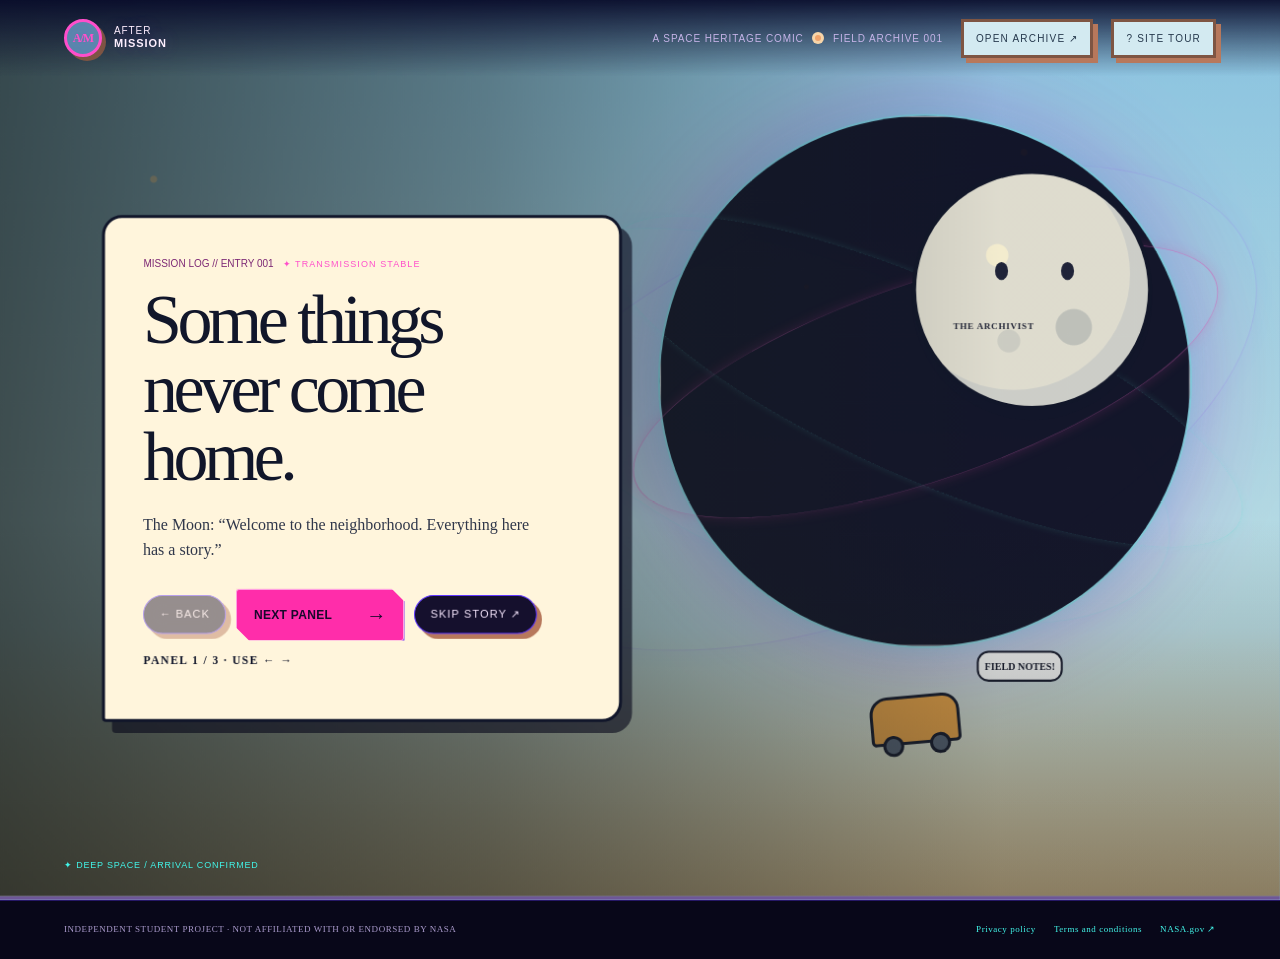
==== index.html @ 446c9dd2 "Order index by artifact date wording" ====
<!doctype html>
<html lang="en">
<head>
  <meta charset="utf-8">
  <meta name="viewport" content="width=device-width, initial-scale=1">
  <meta name="theme-color" content="#080d1a">
  <meta name="description" content="An interactive student-built comic and archive exploring documented human-made equipment left on the Moon and Mars.">
  <title>After Mission | The Living Cosmic Comic</title>
  <link rel="stylesheet" href="styles.css?v=20261022-audit-03">
  <script src="app.js?v=20261022-audit-03" defer></script>
</head>
<body>
  <a class="skip-link" href="#game">Skip to story</a>
  <header class="site-header">
    <a class="wordmark" href="./" aria-label="After Mission home"><span class="wordmark-mark" aria-hidden="true">A/M</span><span>AFTER<br><b>MISSION</b></span></a>
    <div class="header-actions"><div class="header-note">A SPACE HERITAGE COMIC <span class="status-dot"></span> FIELD ARCHIVE 001</div><button id="open-archive" class="tour-launch" type="button">OPEN ARCHIVE ↗</button><button id="open-tour" class="tour-launch" type="button" aria-haspopup="dialog">? SITE TOUR</button></div>
  </header>

  <main id="game">
    <section id="intro-scene" class="scene intro-scene" aria-labelledby="intro-title">
      <div class="starfield" aria-hidden="true"></div>
      <div class="intro-orbit orbit-one" aria-hidden="true"></div><div class="intro-orbit orbit-two" aria-hidden="true"></div>
      <div class="distant-planet" aria-hidden="true"><img class="earth-hero-image" src="https://images-assets.nasa.gov/image/PIA18033/PIA18033~large.jpg" alt="" /></div>
      <div class="intro-copy comic-intro">
        <p class="eyebrow">MISSION LOG // ENTRY 001</p>
        <div id="comic-panel" aria-live="polite" aria-atomic="true"><h1 id="intro-title">Some things<br>never come home.</h1><p id="comic-dialogue" class="intro-subtitle">The Moon: “Welcome to the neighborhood. Everything here has a story.”</p></div><div class="intro-actions"><button id="comic-prev" class="text-button" type="button" aria-label="Previous comic panel">← BACK</button><button id="comic-next" class="action-button" type="button">NEXT PANEL <span aria-hidden="true">→</span></button><button id="begin-mission" class="action-button hidden" type="button">Enter the museum <span aria-hidden="true">→</span></button><button id="skip-arrival" class="text-button" type="button">SKIP STORY ↗</button></div><p class="comic-count" id="comic-count">PANEL 1 / 3 · USE ← →</p>
      </div>
      <div class="comic-moon" aria-hidden="true"><span>THE ARCHIVIST</span></div><div class="comic-rover" aria-hidden="true"><i></i><i></i><b>FIELD NOTES!</b></div>
      <div class="scene-coordinate">DEEP SPACE / ARRIVAL CONFIRMED</div>
    </section>

    <section id="guide-scene" class="scene guide-scene hidden" aria-labelledby="guide-heading">
      <div class="starfield" aria-hidden="true"></div>
      <div class="guide-stage">
        <div class="scientist-portrait"><div class="portrait-frame"><img class="guide-portrait-image" src="https://i.pinimg.com/236x/c7/20/f9/c720f9f32ab20c87b6bb7a63071c1f69.jpg" alt="Portrait of Dr. Isa" loading="eager" referrerpolicy="no-referrer"></div><span class="portrait-caption">DR. ISA · FIELD SCIENTIST</span><span class="pixel-spark spark-one" aria-hidden="true">✦</span><span class="pixel-spark spark-two" aria-hidden="true">✧</span></div>
        <div class="dialogue-panel">
          <p class="eyebrow">MUSEUM GUIDE // DR. ISA</p>
          <h2 id="guide-heading">Welcome, traveller.</h2>
          <p id="dialogue-text" aria-live="polite">Hello, traveller. Welcome to the After Mission, a museum of human-made equipment left beyond Earth. Every object here has a story. Some completed their mission. Some stopped working. Each left a mark on the history of exploration.</p>
          <button id="choose-destination" class="action-button" type="button">Choose your destination <span aria-hidden="true">→</span></button>
        </div>
      </div>
      <p class="scene-coordinate">ARCHIVE ACCESS GRANTED / SELECT A WORLD</p>
    </section>

    <section id="destination-scene" class="scene destination-scene hidden" aria-labelledby="destination-heading">
      <div class="starfield" aria-hidden="true"></div>
      <div class="destination-heading">
        <p class="eyebrow">TWO WORLDS. MANY STORIES.</p>
        <h2 id="destination-heading">Where shall we begin?</h2>
        <p>Choose a destination to explore documented traces of human exploration.</p>
      </div>
      <div class="destination-doors">
        <button class="destination-card moon-card" data-world="moon" type="button">
          <span class="door-symbol moon-symbol" aria-hidden="true"></span>
          <span class="destination-name">THE MOON</span><span class="destination-detail">Quiet ground. Human footprints.</span><span class="door-enter">OPEN ARCHIVE ↗</span>
        </button>
        <button class="destination-card mars-card" data-world="mars" type="button">
          <span class="door-symbol mars-symbol" aria-hidden="true"></span>
          <span class="destination-name">MARS</span><span class="destination-detail">Robotic explorers. Red horizons.</span><span class="door-enter">OPEN ARCHIVE ↗</span>
        </button>
      </div>
      <p class="scene-coordinate">SELECT A DOOR TO ENTER THE LANDSCAPE</p>
    </section>

    <section id="planet-scene" class="scene planet-scene hidden" aria-labelledby="planet-title">
      <div class="space-sky"><div class="planet-disc" aria-hidden="true"></div><div class="sky-star star-a"></div><div class="sky-star star-b"></div><div class="sky-star star-c"></div><div class="sky-star star-d"></div></div>
      <div class="planet-topbar">
        <div class="planet-nav-actions"><button id="back-to-doors" class="text-button" type="button">← DESTINATIONS</button><button id="planet-top-archive" class="text-button" type="button">OPEN ARCHIVE ↗</button></div>
        <div><p class="eyebrow">FIELD ARCHIVE</p><h2 id="planet-title">MARS</h2></div>
        <p id="world-progress" class="world-progress">SECTOR 01 / 03</p>
      </div>
      <div id="landscape" class="landscape mars-terrain">
        <div class="terrain-ridge ridge-back" aria-hidden="true"></div><div class="terrain-ridge ridge-front" aria-hidden="true"></div>
        <div id="artifact-track" class="artifact-track" aria-label="Clickable artifacts"></div>
      </div>
      <button id="move-left" class="move-arrow move-left" type="button" aria-label="Explore previous section">←</button>
      <button id="move-right" class="move-arrow move-right" type="button" aria-label="Explore next section">→</button>
      <div class="landscape-footer"><a id="landscape-source" class="landscape-credit" href="https://science.nasa.gov/photojournal/perseverance-navcams-360-degree-panorama/" target="_blank" rel="noopener noreferrer">LANDSCAPE IMAGE: NASA / JPL-CALTECH ↗</a><button id="planet-open-archive" class="text-button" type="button">OPEN ARCHIVE ↗</button><span id="landscape-hint">SELECT AN OBJECT TO INVESTIGATE</span><span class="schematic-note">OBJECT MARKERS ARE SCHEMATIC · NOT TO SCALE</span><span class="landscape-controls-note">USE ARROWS OR KEYBOARD ← →</span><button id="back-from-exhibits" class="text-button back-exhibits" type="button">← BACK TO DESTINATIONS</button></div>
      <div id="object-panel" class="object-panel hidden" role="dialog" aria-modal="true" aria-labelledby="object-name">
        <button id="close-object" class="panel-close" type="button" aria-label="Close artifact details">×</button>
        <p class="eyebrow" id="object-kicker">ARTIFACT RECORD</p>
        <h3 id="object-name">Artifact name</h3>
        <p id="object-mission" class="object-mission"></p>
        <div class="object-tabs" role="tablist" aria-label="Artifact information">
          <button class="object-tab active" data-tab="history" role="tab" aria-selected="true" type="button">History</button>
          <button class="object-tab" data-tab="timeline" role="tab" aria-selected="false" type="button">Timeline</button>
          <button class="object-tab" data-tab="purpose" role="tab" aria-selected="false" type="button">Purpose</button>
          <button class="object-tab" data-tab="status" role="tab" aria-selected="false" type="button">Final status</button>
        </div>
        <div id="object-content" class="object-content" role="tabpanel" tabindex="0"></div>
        <div class="source-area"><h4>PRIMARY SOURCES</h4><ul id="object-sources"></ul></div>
        <p class="record-note">This is an evolving student research archive. Entries are added only when their claims and sources have been checked.</p>
      </div>
      <div id="guide-tip" class="guide-tip"><span class="guide-mini" aria-hidden="true">N</span><p><b>Dr. Isa</b><br><span id="guide-tip-text">Click an artifact to open its research record.</span></p></div>
    </section>

    <section id="archive-scene" class="scene archive-scene hidden" aria-labelledby="archive-heading"><div class="starfield" aria-hidden="true"></div><div class="archive-wrap"><div class="archive-topline"><button id="archive-back" class="text-button" type="button">← RETURN TO LAST SCENE</button><span id="archive-count" class="archive-count" aria-live="polite"></span></div><p class="eyebrow">THE AFTERMISSION COLLECTION / OPEN INDEX</p><h2 id="archive-heading">The things that stayed.</h2><p class="archive-intro">Browse documented mission hardware, instruments and traces across two worlds. Records distinguish planned discard from mission failure or uncertain status.</p><div class="archive-extras"><button id="open-game" class="action-button" type="button">PLAY ARTIFACT DETECTIVE →</button><button id="open-match-game" class="action-button" type="button">MISSION MATCH →</button><button id="open-timeline" class="text-button" type="button">YEAR INDEX ↗</button><button id="open-compare" class="text-button" type="button">COMPARE TWO OBJECTS ↗</button></div><label class="archive-search-label" for="archive-search">SEARCH THE COLLECTION</label><input id="archive-search" type="search" placeholder="Try Apollo, rover, lander…" autocomplete="off"><div class="archive-filter-row" role="group" aria-label="Filter archive by world"><button class="archive-filter active" type="button" data-filter="all" aria-pressed="true">ALL WORLDS</button><button class="archive-filter" type="button" data-filter="moon" aria-pressed="false">MOON</button><button class="archive-filter" type="button" data-filter="mars" aria-pressed="false">MARS</button><button class="archive-filter" type="button" data-filter="discovered" aria-pressed="false">MY DISCOVERIES</button></div><div class="archive-refine" aria-label="Refine collection"><label>MISSION / PROGRAMME<select id="archive-mission-filter"><option value="all">All missions</option></select></label><label>EQUIPMENT TYPE<select id="archive-kind-filter"><option value="all">All types</option><option value="rover">Rovers / aircraft</option><option value="lander">Landers / landing hardware</option><option value="instrument">Instruments / surface equipment</option></select></label><label>ERA<select id="archive-era-filter"><option value="all">All eras</option><option value="1960">1960–1979</option><option value="1980">1980–1999</option><option value="2000">2000–2019</option><option value="2020">2020–present</option></select></label><label>OUTCOME<select id="archive-status-filter"><option value="all">All outcomes</option><option value="planned">Planned discard / passive</option><option value="retired">Mission ended / retired</option><option value="uncertain">Uncertain / incomplete evidence</option><option value="impact">Impact / failed arrival</option></select></label></div><div class="archive-grid-wrap"><div id="archive-grid" class="archive-grid" aria-live="polite"></div></div><p id="archive-empty" class="archive-empty hidden">No records match that search. Try another name or clear the filters.</p><div class="archive-bottom-actions"><button id="archive-to-worlds" class="action-button" type="button">Return to the worlds →</button><button id="open-reflection" class="text-button" type="button">READ THE CLOSING NOTE ↗</button></div></div></section>
    <section id="reflection-scene" class="scene reflection-scene hidden" aria-labelledby="reflection-heading"><div class="starfield" aria-hidden="true"></div><div class="reflection-orbit" aria-hidden="true"></div><div class="reflection-copy"><p class="eyebrow">FIELD NOTES / LAST ENTRY</p><h2 id="reflection-heading">A mission ends.<br><em>A trace remains.</em></h2><p>On the Moon and Mars, hardware becomes part of the landscape: a scientific instrument, a landing stage, a rover that can no longer answer. These objects are not all the same kind of “abandoned.” Some were left by design; some outlived their working lives; some ended in failure, and some locations remain uncertain.</p><p>Look closely and the archive becomes more than a list of machines. It is a record of engineering choices, scientific questions, risk, and the work it takes to reach another world.</p><p class="reflection-signoff">AFTERMISSION · AN INDEPENDENT STUDENT PROJECT BY TEAM PLATH</p><div class="reflection-actions"><button id="reflection-explore" class="action-button" type="button">Return to exploration →</button><button id="reflection-archive" class="text-button" type="button">REOPEN THE ARCHIVE ↗</button></div></div></section>
  </main>

  <section id="site-tour" class="tour-overlay hidden" role="dialog" aria-modal="true" aria-labelledby="tour-title" aria-describedby="tour-description">
    <div class="tour-window">
      <div class="tour-window-bar"><span>FIELD GUIDE.EXE</span><button id="close-tour" type="button" aria-label="Close site tour">×</button></div>
      <div class="tour-content"><p class="eyebrow" id="tour-step-label">WELCOME / 01</p><h2 id="tour-title">Your mission starts here.</h2><p id="tour-description">A tiny guide to finding your way around this space-heritage archive.</p><div class="tour-progress" aria-label="Tour progress"><span class="tour-progress-fill" id="tour-progress-fill"></span></div><div class="tour-controls"><button id="tour-skip" class="text-button" type="button">SKIP TOUR</button><div><button id="tour-back" class="text-button" type="button">← BACK</button> <button id="tour-next" class="action-button" type="button">NEXT →</button></div></div></div>
    </div>
  </section>
  <section id="learning-lab" class="learning-lab hidden" role="dialog" aria-modal="true" aria-labelledby="lab-title"><div class="lab-card"><button id="close-lab" class="panel-close" type="button" aria-label="Close learning tool">×</button><p class="eyebrow" id="lab-kicker">OPTIONAL FIELD ACTIVITY</p><h2 id="lab-title">Artifact Detective</h2><div id="lab-content"></div></div></section>
  <footer class="site-footer">
    <span>INDEPENDENT STUDENT PROJECT · NOT AFFILIATED WITH OR ENDORSED BY NASA</span>
    <nav aria-label="Legal"><a href="privacy.html">Privacy policy</a><a href="terms.html">Terms and conditions</a><a href="https://www.nasa.gov/" target="_blank" rel="noopener noreferrer">NASA.gov ↗</a></nav>
  </footer>
  <noscript><p class="noscript">This interactive museum requires JavaScript to run. Enable JavaScript to explore the archive.</p></noscript>
</body>
</html>
---- styles.css ----
:root{color-scheme:dark;--ink:#080d1a;--ink-2:#10192a;--paper:#f3ead7;--muted:#a9b6c8;--line:#39465b;--rust:#c75e3b;--rust-light:#f1a16f;--cyan:#79d5d1;--moon:#c9ced8;--font:Arial,Helvetica,sans-serif}*{box-sizing:border-box}html{background:var(--ink);scroll-behavior:smooth}body{margin:0;background:var(--ink);color:var(--paper);font-family:var(--font);font-size:16px;line-height:1.5}button,a{font:inherit}button{color:inherit}.skip-link{position:absolute;left:-999px;top:0;background:var(--paper);color:var(--ink);padding:.75rem;z-index:50}.skip-link:focus{left:1rem;top:1rem}.site-header{height:76px;padding:0 clamp(18px,5vw,72px);display:flex;align-items:center;justify-content:space-between;border-bottom:1px solid #253044;background:#080d1a;position:relative;z-index:5}.wordmark{display:flex;align-items:center;gap:12px;color:var(--paper);text-decoration:none;font-size:10px;line-height:1.2;letter-spacing:.15em}.wordmark b{font-size:11px}.wordmark-mark{display:grid;place-items:center;width:38px;height:38px;border:1px solid var(--rust-light);color:var(--rust-light);font-weight:800;font-size:12px;letter-spacing:-.08em}.header-note,.scene-coordinate,.landscape-footer,.world-progress{font-size:10px;letter-spacing:.16em;color:var(--muted)}.status-dot{display:inline-block;width:6px;height:6px;margin:0 8px 1px;background:var(--cyan);border-radius:50%}.scene{position:relative;min-height:min(760px,calc(100svh - 136px));overflow:hidden;background:#090e1d}.hidden{display:none!important}.starfield,.space-sky{position:absolute;inset:0;background-image:radial-gradient(circle at 12% 19%,#d9e8ff 0 1px,transparent 1.7px),radial-gradient(circle at 38% 12%,#9ab4d8 0 1px,transparent 1.7px),radial-gradient(circle at 77% 17%,#e5d8b9 0 1px,transparent 1.7px),radial-gradient(circle at 89% 43%,#d9e8ff 0 1px,transparent 1.7px),radial-gradient(circle at 60% 31%,#d9e8ff 0 1px,transparent 1.7px),radial-gradient(circle at 22% 65%,#9ab4d8 0 1px,transparent 1.7px),radial-gradient(circle at 48% 78%,#d9e8ff 0 1px,transparent 1.7px),radial-gradient(circle at 92% 83%,#d9e8ff 0 1px,transparent 1.7px);background-size:100% 100%}.intro-scene{min-height:650px;background:linear-gradient(180deg,#080d1a 0%,#101c32 70%,#18263a 100%)}.intro-copy{position:absolute;left:clamp(24px,9vw,140px);top:16%;z-index:2;max-width:500px}.eyebrow{font-size:10px;font-weight:700;letter-spacing:.18em;color:var(--cyan);margin:0 0 14px}.intro-copy h1{font-size:clamp(42px,7vw,88px);line-height:.98;letter-spacing:-.065em;margin:0 0 20px;max-width:520px}.intro-subtitle{max-width:360px;color:#c2cada;margin:0 0 26px}.action-button{display:inline-flex;align-items:center;justify-content:space-between;gap:34px;min-height:48px;padding:0 17px;border:1px solid var(--rust-light);background:var(--rust);color:#fff5e7;font-size:12px;font-weight:700;letter-spacing:.03em;cursor:pointer;transition:background .15s,color .15s}.action-button:hover,.action-button:focus-visible{background:var(--rust-light);color:#15121a}.action-button span{font-size:20px}.scene-coordinate{position:absolute;left:clamp(24px,5vw,72px);bottom:22px}.distant-planet{position:absolute;width:min(48vw,570px);aspect-ratio:1;right:6%;top:8%;border-radius:50%;background:radial-gradient(circle at 30% 28%,#7c8ca0,#36445c 48%,#151f34 76%);box-shadow:inset -35px -25px 70px #060a13,0 0 100px #25395866;opacity:.8}.distant-planet span{position:absolute;inset:18%;border:1px solid #a8b7c322;border-radius:50%;transform:rotate(-22deg) scaleY(.28)}.intro-orbit{position:absolute;right:0;top:23%;width:65%;height:45%;border:1px solid #8ba2c122;border-radius:50%;transform:rotate(-22deg)}.orbit-two{right:7%;top:30%;width:56%;height:35%;transform:rotate(22deg)}.landing-ship{position:absolute;z-index:1;right:22%;bottom:19%;width:180px;height:200px;transform:scale(.9)}.ship-top{position:absolute;left:62px;top:5px;width:56px;height:44px;background:#aebbc7;border:3px solid #29364a;clip-path:polygon(50% 0,100% 80%,80% 100%,20% 100%,0 80%)}.ship-window{position:absolute;z-index:2;left:79px;top:20px;width:21px;height:18px;background:#27495c;border:2px solid #d5c9a7;clip-path:polygon(50% 0,100% 80%,0 80%)}.ship-body{position:absolute;left:43px;top:43px;width:96px;height:80px;background:#d7d1bc;border:3px solid #28364a;clip-path:polygon(16% 0,84% 0,100% 80%,78% 100%,22% 100%,0 80%)}.ship-leg{position:absolute;top:112px;width:7px;height:55px;background:#9ca9b8;border:2px solid #28364a}.leg-left{left:56px;transform:rotate(24deg)}.leg-right{right:55px;transform:rotate(-24deg)}.ship-foot{position:absolute;top:158px;width:45px;height:6px;background:#b6c1ca;border:2px solid #28364a}.foot-left{left:25px;transform:rotate(-12deg)}.foot-right{right:25px;transform:rotate(12deg)}.landing-dust{position:absolute;bottom:5px;width:78px;height:22px;border-top:2px solid #d2a98766;border-radius:50%}.dust-left{left:0;transform:rotate(-9deg)}.dust-right{right:0;transform:rotate(9deg)}.guide-scene{min-height:650px;background:linear-gradient(180deg,#090e1d,#142139)}.guide-stage{position:relative;z-index:1;min-height:600px;display:flex;align-items:center;justify-content:center;gap:clamp(28px,7vw,100px);padding:70px 8%}.scientist{position:relative;width:190px;height:290px;flex:0 0 190px}.scientist-head{position:absolute;z-index:2;left:47px;top:28px;width:98px;height:103px;background:#e9b990;border:3px solid #1c2a40;border-radius:43% 43% 47% 47%}.scientist-hair{position:absolute;z-index:3;left:43px;top:18px;width:106px;height:49px;background:#4a2c2c;border:3px solid #1c2a40;border-radius:48% 50% 20% 20%;clip-path:polygon(0 0,100% 0,95% 70%,75% 100%,65% 52%,50% 80%,37% 49%,20% 100%,5% 75%)}.scientist-eye{position:absolute;top:49px;width:7px;height:9px;background:#1d2638;border-radius:50%}.eye-left{left:24px}.eye-right{right:24px}.scientist-smile{position:absolute;left:38px;top:70px;width:22px;height:10px;border-bottom:2px solid #8e4e4d;border-radius:0 0 50% 50%}.scientist-neck{position:absolute;z-index:1;left:83px;top:120px;width:28px;height:28px;background:#e9b990;border:3px solid #1c2a40}.scientist-coat{position:absolute;left:24px;top:139px;width:146px;height:145px;background:#d9e0df;border:3px solid #1c2a40;clip-path:polygon(24% 0,76% 0,100% 100%,0 100%)}.scientist-shirt{position:absolute;z-index:2;left:76px;top:142px;width:38px;height:100px;background:#4d7785;clip-path:polygon(0 0,100% 0,65% 100%,35% 100%)}.scientist-arm{position:absolute;z-index:3;top:151px;width:29px;height:104px;background:#e9b990;border:3px solid #1c2a40;border-radius:15px}.arm-left{left:23px;transform:rotate(12deg)}.arm-right{right:10px;transform:rotate(-29deg)}.scientist-badge{position:absolute;z-index:4;top:174px;left:118px;padding:2px 5px;background:var(--rust);border:1px solid #26354a;color:#fff;font-size:10px}.dialogue-panel{width:min(510px,100%);padding:clamp(22px,4vw,42px);border:1px solid #58657a;background:#10192a;box-shadow:9px 9px 0 #050914}.dialogue-panel h2,.destination-heading h2{font-size:clamp(30px,4vw,48px);letter-spacing:-.045em;line-height:1.05;margin:0 0 16px}.dialogue-panel>p:not(.eyebrow){color:#c5cede;max-width:430px;margin:0 0 25px}.destination-scene{min-height:650px;padding:80px 7% 70px;background:linear-gradient(180deg,#090e1d,#121c2f)}.destination-heading{text-align:center;position:relative;z-index:1}.destination-heading>p:last-child{color:var(--muted)}.destination-doors{position:relative;z-index:1;display:grid;grid-template-columns:repeat(2,minmax(0,330px));justify-content:center;gap:24px;margin:48px auto 30px}.destination-card{min-height:310px;text-align:left;display:flex;flex-direction:column;align-items:flex-start;justify-content:flex-end;gap:9px;padding:26px;border:1px solid #657083;background:#111c2c;position:relative;overflow:hidden;cursor:pointer;transition:transform .16s,border-color .16s}.destination-card:hover,.destination-card:focus-visible{transform:translateY(-4px);border-color:var(--rust-light)}.moon-card{background:linear-gradient(180deg,#202b3b,#111927)}.mars-card{background:linear-gradient(180deg,#38251f,#1a1922)}.door-symbol{position:absolute;top:25px;right:28px;width:135px;height:135px;border-radius:50%;opacity:.9}.moon-symbol{background:radial-gradient(circle at 32% 28%,#f2eee2,#a5adbb 54%,#626e80);box-shadow:inset -14px -10px 22px #242e40}.mars-symbol{background:radial-gradient(circle at 30% 25%,#efad7a,#bd5c3a 48%,#642f2a);box-shadow:inset -14px -10px 22px #24171d}.destination-name{font-size:28px;font-weight:800;letter-spacing:-.04em}.destination-detail{color:#c1cada;font-size:13px}.door-enter{font-size:10px;letter-spacing:.14em;color:var(--cyan);margin-top:10px}.planet-scene{min-height:650px;height:calc(100svh - 136px);background:#080d1a}.space-sky{height:70%;background-color:#080d1a}.planet-disc{position:absolute;right:8%;top:9%;width:220px;height:220px;border-radius:50%;background:radial-gradient(circle at 30% 25%,#d38a64,#8c4736 60%,#412932);box-shadow:inset -25px -20px 50px #090d1a,0 0 80px #a6573540}.moon-terrain .planet-disc{background:radial-gradient(circle at 30% 25%,#d9dce0,#818b9b 60%,#343e50)}.sky-star{position:absolute;width:3px;height:3px;background:#e8e8db}.star-a{top:22%;left:17%}.star-b{top:34%;left:62%}.star-c{top:17%;left:78%}.star-d{top:47%;left:33%}.planet-topbar{position:absolute;z-index:4;left:0;right:0;top:0;display:flex;align-items:center;justify-content:space-between;padding:18px 28px;background:linear-gradient(180deg,#080d1aef,#080d1a00)}.planet-topbar h2{font-size:21px;letter-spacing:.12em;margin:-10px 0 0}.planet-topbar .eyebrow{font-size:9px;margin:0 0 8px}.text-button{border:1px solid #59667a;background:#10192a;padding:9px 12px;font-size:10px;letter-spacing:.1em;cursor:pointer}.text-button:hover{border-color:var(--rust-light)}.world-progress{white-space:nowrap}.landscape{position:absolute;inset:0;overflow:hidden}.terrain-ridge{position:absolute;left:-10%;width:120%;pointer-events:none}.ridge-back{height:32%;bottom:18%;background:#57372f;clip-path:polygon(0 72%,10% 50%,20% 67%,32% 22%,42% 61%,53% 39%,64% 65%,77% 26%,88% 59%,100% 37%,100% 100%,0 100%);opacity:.85}.ridge-front{height:33%;bottom:0;background:#9d4b35;clip-path:polygon(0 34%,15% 19%,28% 41%,39% 13%,54% 35%,68% 18%,81% 38%,92% 12%,100% 30%,100% 100%,0 100%)}.moon-terrain .ridge-back{background:#39465a}.moon-terrain .ridge-front{background:#707b8a}.artifact-track{position:absolute;left:0;right:auto;bottom:13%;height:34%;min-width:100%;width:max-content;display:flex;align-items:flex-end;justify-content:flex-start;gap:clamp(120px,25vw,320px);padding:0 12vw;transition:transform .4s ease;z-index:2}.artifact-marker{position:relative;flex:0 0 120px;width:120px;height:150px;background:transparent;border:0;cursor:pointer;display:flex;flex-direction:column;align-items:center;justify-content:flex-end;gap:8px}.artifact-marker:hover .artifact-drawing,.artifact-marker:focus-visible .artifact-drawing{filter:brightness(1.25);transform:translateY(-5px)}.artifact-drawing{position:relative;display:block;width:100px;height:104px;transition:transform .16s,filter .16s}.artifact-label{max-width:150px;font-size:11px;font-weight:700;letter-spacing:.02em;color:#fff2df;background:#141725d9;border:1px solid #f0d3ad70;padding:4px 7px;text-align:center}.rover-drawing:before{content:"";position:absolute;left:13px;bottom:14px;width:75px;height:30px;background:#d0bda0;border:3px solid #283144;clip-path:polygon(8% 0,88% 0,100% 75%,0 75%)}.rover-drawing:after{content:"";position:absolute;left:28px;bottom:4px;width:15px;height:15px;border:4px solid #1c273a;border-radius:50%;box-shadow:37px 0 0 -4px #1c273a,37px 0 0 0 #1c273a}.rover-mast{position:absolute;left:49px;bottom:42px;width:6px;height:38px;background:#c9bca0;border:2px solid #283144}.rover-camera{position:absolute;left:39px;bottom:75px;width:27px;height:18px;background:#789da9;border:3px solid #283144}.lander-drawing:before{content:"";position:absolute;left:23px;top:25px;width:55px;height:56px;background:#c4bca9;border:3px solid #283144;clip-path:polygon(12% 0,88% 0,100% 68%,75% 100%,25% 100%,0 68%)}.lander-drawing:after{content:"";position:absolute;left:12px;top:73px;width:80px;height:8px;background:#b5ad9e;border:2px solid #283144;box-shadow:13px 16px 0 -2px #283144,49px 16px 0 -2px #283144}.lander-antenna{position:absolute;left:48px;top:2px;width:4px;height:33px;background:#d0c8b8}.lander-antenna:after{content:"";position:absolute;left:-7px;top:0;width:17px;height:10px;border:2px solid #d0c8b8;border-radius:50%}.instrument-drawing:before{content:"";position:absolute;left:27px;top:28px;width:48px;height:60px;background:#d0bda0;border:3px solid #283144;transform:skew(-7deg)}.instrument-drawing:after{content:"";position:absolute;left:15px;top:42px;width:72px;height:12px;background:#667d8d;border:3px solid #283144;box-shadow:0 31px 0 -3px #bcae94}.instrument-top{position:absolute;left:34px;top:16px;width:37px;height:25px;background:#819da6;border:3px solid #283144}.move-arrow{position:absolute;z-index:5;top:54%;width:45px;height:56px;border:1px solid #d4c5ab;background:#111827df;color:#fff0d9;font-size:28px;cursor:pointer}.move-arrow:hover,.move-arrow:focus-visible{background:var(--rust);border-color:var(--rust-light)}.move-left{left:16px}.move-right{right:16px}.landscape-footer{position:absolute;z-index:4;bottom:0;left:0;right:0;padding:14px 26px;background:#080d1ae8;display:flex;justify-content:space-between}.object-panel{position:absolute;z-index:10;top:50%;left:50%;transform:translate(-50%,-50%);width:min(570px,calc(100% - 34px));max-height:84%;overflow:auto;background:#101827;border:1px solid #758094;box-shadow:12px 12px 0 #050914;padding:clamp(20px,4vw,34px)}.panel-close{position:absolute;right:15px;top:10px;background:none;border:0;font-size:29px;cursor:pointer;color:var(--paper)}.object-panel h3{font-size:clamp(27px,4vw,39px);letter-spacing:-.04em;margin:0}.object-mission{color:var(--muted);font-size:13px;margin:4px 0 20px}.object-tabs{display:flex;flex-wrap:wrap;border-bottom:1px solid #465267;gap:2px}.object-tab{padding:10px 12px;border:0;border-bottom:2px solid transparent;background:transparent;color:#b7c2d2;font-size:12px;cursor:pointer}.object-tab.active{border-bottom-color:var(--rust-light);color:#fff0dc}.object-content{padding:20px 0;min-height:100px;color:#d8dfeb;font-size:14px}.object-content p{margin:0 0 12px}.object-content .data-label{display:block;color:var(--cyan);font-size:10px;letter-spacing:.12em;margin-bottom:5px}.source-area{border-top:1px solid #39465b;padding-top:14px}.source-area h4{font-size:10px;letter-spacing:.16em;color:var(--cyan);margin:0 0 7px}.source-area ul{padding-left:18px;margin:0}.source-area li{font-size:12px;margin:6px 0}.source-area a{color:#f1b98e;text-underline-offset:3px}.record-note{font-size:10px;color:#8f9db2;margin:17px 0 0}.guide-tip{position:absolute;z-index:5;bottom:55px;left:24px;display:flex;gap:10px;align-items:center;max-width:260px;padding:10px 13px;background:#111827e8;border:1px solid #59667a}.guide-mini{display:grid;place-items:center;width:29px;height:29px;background:var(--rust);color:white;font-weight:800}.guide-tip p{font-size:11px;margin:0;color:#c5cede}.guide-tip b{color:#fff0dc}.site-footer{display:flex;align-items:center;justify-content:space-between;gap:20px;padding:22px clamp(18px,5vw,72px);background:#080d1a;color:#8491a5;font-size:9px;letter-spacing:.06em}.site-footer nav{display:flex;gap:18px;flex-wrap:wrap}.site-footer a{color:#c4cede;text-decoration:none}.site-footer a:hover{text-decoration:underline;text-underline-offset:4px}.noscript{padding:20px;color:#fff;background:#7b332a}@media(min-width:1000px){.artifact-track{gap:14vw}.planet-disc{width:280px;height:280px}}@media(max-width:700px){.site-header{height:66px}.header-note{font-size:8px;max-width:140px;text-align:right;line-height:1.6}.scene{min-height:calc(100svh - 130px)}.intro-scene{min-height:650px}.intro-copy{top:12%;left:24px;right:24px}.intro-copy h1{font-size:clamp(45px,13vw,70px)}.distant-planet{width:72vw;right:-5%;top:44%;opacity:.65}.landing-ship{right:23%;bottom:8%;transform:scale(.72)}.guide-stage{padding:40px 22px;min-height:calc(100svh - 160px);flex-direction:column;gap:12px}.scientist{transform:scale(.68);transform-origin:bottom center;height:205px;margin-top:-15px;margin-bottom:-15px}.dialogue-panel{padding:22px}.destination-scene{padding:65px 20px 70px}.destination-doors{grid-template-columns:1fr;gap:14px;margin-top:28px}.destination-card{min-height:210px;padding:20px}.door-symbol{width:95px;height:95px;top:17px;right:20px}.destination-name{font-size:23px}.planet-topbar{padding:15px 14px}.planet-topbar h2{font-size:17px}.planet-topbar .eyebrow{font-size:8px}.text-button{padding:8px;font-size:9px}.world-progress{font-size:8px;max-width:85px;text-align:right}.planet-disc{width:155px;height:155px;right:-2%;top:15%}.artifact-track{padding:0 23vw;gap:35vw;justify-content:flex-start}.artifact-marker{flex-basis:100px;width:100px}.move-left{left:8px}.move-right{right:8px}.move-arrow{width:38px;height:48px}.landscape-footer{padding:12px;font-size:8px;gap:10px}.landscape-footer span:last-child{max-width:130px;text-align:right}.guide-tip{left:12px;bottom:48px;max-width:215px}.object-panel{max-height:80%;padding:20px}.object-tab{padding:9px 8px;font-size:11px}.site-footer{align-items:flex-start;flex-direction:column;line-height:1.7}.site-footer nav{gap:15px}}@media(prefers-reduced-motion:reduce){*,*::before,*::after{scroll-behavior:auto!important;transition:none!important;animation:none!important}}.legal-page{position:relative;max-width:850px;min-height:calc(100svh - 160px);margin:0 auto;padding:clamp(38px,7vw,82px) clamp(22px,5vw,48px) 70px;background:#0b1220}.legal-page h1{font-size:clamp(38px,6vw,64px);letter-spacing:-.055em;line-height:1.05;margin:0 0 12px}.legal-page h2{font-size:21px;letter-spacing:-.025em;margin:32px 0 8px}.legal-page p{max-width:720px;color:#c7d0df}.legal-page a{color:#f1b98e;text-underline-offset:3px}.legal-updated{font-size:12px;color:#93a2b7!important;margin-bottom:30px}.legal-warning{margin-top:34px;padding:16px;border-left:3px solid var(--rust-light);background:#211a1b;color:#f0c5a9!important;font-size:12px;letter-spacing:.025em}.site-footer{position:relative}
/* RETRO PIXEL ARCHIVE — cinematic motion, tactile panels, and Dr. Nova's portrait */
:root{--ink:#09071d;--ink-2:#171033;--paper:#fff0fb;--muted:#bdb1e4;--line:#5c4b9a;--rust:#f05a9d;--rust-light:#ffb0d7;--cyan:#6df7ee;--font:"Courier New",monospace}
body{background:#09071d;color:var(--paper);font-family:var(--font);image-rendering:pixelated}
.site-header{background:#100b2b;border-bottom:3px solid #5a3f90;box-shadow:0 4px 0 #050414}
.wordmark-mark{border:2px solid #ff80c4;background:#2b1550;color:#6df7ee;box-shadow:3px 3px 0 #050414}
.wordmark,.header-note,.scene-coordinate,.landscape-footer,.world-progress,.eyebrow{font-family:var(--font);text-transform:uppercase}
.header-actions{display:flex;align-items:center;gap:18px}
.tour-launch{background:#241447;border:2px solid var(--cyan);color:var(--cyan);padding:9px 12px;font-size:10px;letter-spacing:.08em;box-shadow:3px 3px 0 #050414;cursor:pointer}
.tour-launch:hover,.tour-launch:focus-visible{background:var(--cyan);color:#100b2b}
.scene{border-bottom:3px solid #5c3e91}
.intro-scene{background:linear-gradient(180deg,#09071d 0%,#201048 57%,#5b286d 100%);isolation:isolate}
.intro-scene:after{content:"";position:absolute;inset:auto 0 0;height:23%;z-index:0;background:linear-gradient(180deg,transparent,#f05a9d24),repeating-linear-gradient(90deg,#f05a9d18 0 1px,transparent 1px 44px),repeating-linear-gradient(0deg,#f05a9d18 0 1px,transparent 1px 32px);mask-image:linear-gradient(transparent,#000)}
.starfield{animation:star-drift 38s linear infinite;background-size:100% 100%,100% 100%,100% 100%,100% 100%,100% 100%,100% 100%,100% 100%,100% 100%}
.intro-copy{animation:scene-enter .9s cubic-bezier(.2,.8,.2,1) both}
.intro-copy h1{color:#fff0fb;text-shadow:4px 4px 0 #a62f94,7px 7px 0 #211043}
.eyebrow{color:var(--cyan);text-shadow:0 0 12px #6df7ee35}
.distant-planet{background:radial-gradient(circle at 28% 25%,#ffb2d6,#b34b9d 35%,#54377f 68%,#1b1744 80%);box-shadow:inset -35px -25px 70px #060415,0 0 80px #f05a9d55;animation:planet-float 8s ease-in-out infinite}
.intro-orbit{border:2px dotted #ffb0d766;animation:orbit-drift 22s linear infinite}
.orbit-two{animation-direction:reverse}
.landing-ship{filter:drop-shadow(0 0 14px #6df7ee60);animation:lander-descend 2.8s cubic-bezier(.2,.7,.2,1) both}
.landing-dust{animation:dust-pulse 2s ease-in-out infinite alternate}
.action-button{border:2px solid #ffc0df;background:#f05a9d;color:#1c0c37;box-shadow:4px 4px 0 #050414;font-family:var(--font);text-transform:uppercase}
.action-button:hover,.action-button:focus-visible{background:#6df7ee;border-color:#c0fffa;color:#100b2b;transform:translate(-1px,-1px);box-shadow:5px 5px 0 #050414}
.guide-scene{background:linear-gradient(180deg,#110b2c,#241047 68%,#401b62)}
.guide-stage{gap:clamp(28px,7vw,90px)}
.scientist-portrait{position:relative;flex:0 0 min(34vw,310px);width:min(34vw,310px);display:flex;flex-direction:column;align-items:center;gap:12px;animation:portrait-pop .65s steps(5,end) both}
.portrait-frame{width:100%;aspect-ratio:4/5;padding:9px;background:#241447;border:3px solid #6df7ee;box-shadow:8px 8px 0 #09071d,12px 12px 0 #f05a9d;overflow:hidden}
.scientist-avatar{display:block;width:100%;height:100%;object-fit:cover;image-rendering:auto;border:2px solid #ffb0d7;filter:saturate(1.08) contrast(1.04)}
.portrait-caption{padding:6px 8px;background:#f05a9d;color:#180b35;border:2px solid #ffb0d7;font-size:10px;font-weight:bold;letter-spacing:.08em;box-shadow:3px 3px 0 #09071d}
.pixel-spark{position:absolute;color:var(--cyan);font-size:32px;text-shadow:2px 2px #f05a9d;animation:sparkle 1.8s steps(2,end) infinite}
.spark-one{top:7%;right:-3%}.spark-two{bottom:18%;left:-7%;animation-delay:.6s}
.dialogue-panel,.object-panel,.tour-window{border:3px solid #8e6acb;background:#170f35;box-shadow:7px 7px 0 #09071d,10px 10px 0 #f05a9d}
.dialogue-panel h2,.destination-heading h2{color:#fff0fb;text-shadow:3px 3px 0 #a62f94}
.dialogue-panel>p:not(.eyebrow){color:#d8c9f7}
.destination-scene{background:linear-gradient(180deg,#0b0821,#251045)}
.destination-card{border:3px solid #7555ac;box-shadow:5px 5px 0 #09071d;image-rendering:pixelated}
.destination-card:hover,.destination-card:focus-visible{transform:translate(-2px,-3px);border-color:var(--cyan);box-shadow:8px 8px 0 #f05a9d}
.moon-card{background:linear-gradient(180deg,#30224f,#17112e)}.mars-card{background:linear-gradient(180deg,#612b69,#211039)}
.door-enter{color:var(--cyan)}
.planet-scene{background:#0b0821}
.planet-topbar{background:linear-gradient(180deg,#0b0821f2,#0b082100)}
.text-button{border:2px solid #7555ac;background:#21133f;color:#fff0fb;box-shadow:3px 3px 0 #050414;font-family:var(--font)}
.text-button:hover,.text-button:focus-visible{border-color:var(--cyan);color:var(--cyan)}
.ridge-back{background:#572d72}.ridge-front{background:#a63e82}
.moon-terrain .ridge-back{background:#39365e}.moon-terrain .ridge-front{background:#7770a8}
.artifact-track{gap:clamp(120px,25vw,320px)}
.artifact-label{background:#1a1038;border:2px solid #ffb0d7;color:#fff0fb;box-shadow:3px 3px 0 #09071d;font-family:var(--font)}
.artifact-marker:focus-visible .artifact-label{border-color:var(--cyan)}
.move-arrow{border:2px solid var(--cyan);background:#1a1038;box-shadow:4px 4px 0 #09071d;color:var(--cyan)}
.move-arrow:hover,.move-arrow:focus-visible{background:#f05a9d;color:#170f35;border-color:#ffb0d7}
.landscape-footer{background:#100b2bf2;border-top:2px solid #5c3e91}
.object-panel{border-color:#ffb0d7}
.object-tab.active{border-bottom-color:var(--cyan);color:var(--cyan)}
.source-area a,.legal-page a{color:#ffb0d7}
.guide-tip{background:#170f35;border:2px solid #7555ac;box-shadow:4px 4px 0 #09071d}
.guide-mini{background:#f05a9d;color:#170f35;border:2px solid #ffb0d7}
.site-footer{background:#100b2b;border-top:3px solid #5a3f90;color:#bdb1e4}
.site-footer a{color:#ffb0d7}
.tour-overlay{position:fixed;z-index:100;inset:0;display:grid;place-items:center;padding:20px;background:#08051bdc;backdrop-filter:blur(5px);animation:fade-in .18s ease-out}
.tour-window{width:min(560px,100%);overflow:hidden}
.tour-window-bar{display:flex;align-items:center;justify-content:space-between;padding:11px 16px;background:#2a1550;border-bottom:2px solid #8e6acb;color:var(--cyan);font-size:10px;letter-spacing:.12em}
.tour-window-bar button{border:0;background:transparent;color:#fff0fb;font-size:24px;cursor:pointer}
.tour-content{padding:clamp(22px,5vw,38px)}
.tour-content h2{font-size:clamp(28px,5vw,42px);line-height:1.05;margin:0 0 14px;text-shadow:3px 3px 0 #a62f94}
.tour-content>p:not(.eyebrow){color:#d8c9f7;min-height:70px}
.tour-progress{height:9px;border:2px solid #7555ac;background:#0a071d;margin:24px 0}
.tour-progress-fill{display:block;width:25%;height:100%;background:repeating-linear-gradient(90deg,#6df7ee 0 9px,#4ad7cf 9px 12px);transition:width .2s steps(4,end)}
.tour-controls{display:flex;justify-content:space-between;align-items:center;gap:12px;flex-wrap:wrap}
.tour-controls .action-button{min-height:40px;gap:10px;padding:0 12px}
button:focus-visible,a:focus-visible{outline:3px solid #6df7ee;outline-offset:4px}
@keyframes scene-enter{from{opacity:0;transform:translateY(20px)}to{opacity:1;transform:translateY(0)}}
@keyframes lander-descend{0%{opacity:0;transform:translateY(-130px) scale(.72)}65%{opacity:1;transform:translateY(12px) scale(.92)}80%{transform:translateY(-5px) scale(.9)}100%{transform:translateY(0) scale(.9)}}
@keyframes planet-float{0%,100%{transform:translateY(0)}50%{transform:translateY(-12px)}}
@keyframes orbit-drift{from{transform:rotate(-22deg)}to{transform:rotate(338deg)}}
@keyframes star-drift{from{background-position:0 0}to{background-position:120px 80px}}
@keyframes dust-pulse{from{opacity:.35;transform:scaleX(.85)}to{opacity:.85;transform:scaleX(1.12)}}
@keyframes portrait-pop{from{opacity:0;transform:translateY(15px) scale(.94)}to{opacity:1;transform:translateY(0) scale(1)}}
@keyframes sparkle{0%,100%{opacity:.45;transform:scale(.8)}50%{opacity:1;transform:scale(1.12)}}
@keyframes fade-in{from{opacity:0}to{opacity:1}}
@media(max-width:700px){.header-actions{gap:7px}.header-note{max-width:110px}.tour-launch{padding:7px;font-size:8px}.guide-stage{gap:18px}.scientist-portrait{flex:0 0 auto;width:min(47vw,210px)}.portrait-frame{padding:5px}.portrait-caption{font-size:8px}.pixel-spark{font-size:24px}.tour-controls{align-items:stretch}.tour-controls>div{display:flex;gap:7px}.tour-controls .text-button{padding:8px}.tour-controls .action-button{font-size:9px}}
@media(prefers-reduced-motion:reduce){.starfield,.distant-planet,.intro-orbit,.landing-ship,.landing-dust,.intro-copy,.scientist-portrait,.pixel-spark{animation:none!important}}


/* 1990s point-and-click adventure pass — pixel art, deep violet, and acid-lime HUD */
:root{color-scheme:dark;--ink:#100c24;--ink-2:#21153e;--paper:#e8f6c8;--muted:#b5b4d2;--line:#68568c;--rust:#b5e853;--rust-light:#d8ff79;--cyan:#7de5a4;--moon:#c4d2ad;--font:"Courier New",monospace}
html,body{background:#100c24;color:#e8f6c8;font-family:"Courier New",monospace}
body{image-rendering:pixelated}
.site-header{background:#17102e;border-bottom:3px solid #6e5798;box-shadow:0 4px 0 #090617}
.wordmark-mark{background:#b5e853;color:#17102e;border:3px solid #e8f6c8;box-shadow:3px 3px 0 #090617}
.wordmark,.header-note,.scene-coordinate,.landscape-footer,.world-progress,.eyebrow,.tour-launch,.text-button{font-family:"Courier New",monospace;text-transform:uppercase}
.header-note{color:#c6c0e3}
.status-dot{background:#b5e853;box-shadow:0 0 0 3px #b5e85322}
.scene{border-bottom:4px solid #6e5798}
.hidden{display:none!important}
.starfield,.space-sky,.distant-planet,.intro-orbit,.landing-ship,.landing-dust,.planet-disc,.sky-star,.terrain-ridge{pointer-events:none}
.intro-scene{background:#17102e}
.intro-scene:after{pointer-events:none;background:repeating-linear-gradient(90deg,#b5e85312 0 2px,transparent 2px 24px),repeating-linear-gradient(0deg,#b5e85312 0 2px,transparent 2px 24px);mask-image:linear-gradient(transparent,#000)}
.starfield{background-image:radial-gradient(circle at 12% 19%,#e8f6c8 0 1px,transparent 2px),radial-gradient(circle at 38% 12%,#b5e853 0 1px,transparent 2px),radial-gradient(circle at 77% 17%,#e8f6c8 0 1px,transparent 2px),radial-gradient(circle at 89% 43%,#b5e853 0 1px,transparent 2px),radial-gradient(circle at 60% 31%,#e8f6c8 0 1px,transparent 2px),radial-gradient(circle at 22% 65%,#b5e853 0 1px,transparent 2px),radial-gradient(circle at 48% 78%,#e8f6c8 0 1px,transparent 2px),radial-gradient(circle at 92% 83%,#b5e853 0 1px,transparent 2px)}
.intro-copy h1{color:#e8f6c8;text-shadow:4px 4px 0 #6b4b9c,7px 7px 0 #090617}
.eyebrow{color:#b5e853}
.distant-planet{border-radius:0;background:linear-gradient(135deg,#b5e853 0 9%,#8cda70 9% 18%,#6a489b 18% 35%,#302054 35% 54%,#20163d 54%);box-shadow:inset -25px -20px 0 #100c24,8px 8px 0 #090617;clip-path:polygon(25% 0,75% 0,75% 7%,88% 7%,88% 18%,100% 18%,100% 75%,88% 75%,88% 88%,75% 88%,75% 100%,25% 100%,25% 92%,12% 92%,12% 82%,0 82%,0 25%,12% 25%,12% 12%,25% 12%)}
.intro-orbit{border:2px dashed #b5e85355}
.landing-ship{filter:drop-shadow(5px 5px 0 #090617)}
.ship-top,.ship-body,.ship-window,.ship-leg,.ship-foot{border-radius:0!important}
.action-button{border:3px solid #e8f6c8;background:#b5e853;color:#17102e;box-shadow:4px 4px 0 #090617;font-family:"Courier New",monospace;text-transform:uppercase;letter-spacing:.03em;transition:transform .08s steps(2,end),background .08s steps(2,end)}
.action-button:hover,.action-button:focus-visible{background:#e8f6c8;color:#17102e;transform:translate(-2px,-2px);box-shadow:6px 6px 0 #090617}
.action-button:active,.text-button:active,.tour-launch:active,.move-arrow:active{transform:translate(2px,2px);box-shadow:1px 1px 0 #090617}
.guide-scene,.destination-scene{background:#17102e}
.scientist-portrait{image-rendering:pixelated}
.portrait-frame{background:#302054;border:4px solid #b5e853;box-shadow:8px 8px 0 #090617,12px 12px 0 #6e5798}
.scientist-avatar{image-rendering:pixelated;border:2px solid #e8f6c8}
.portrait-caption{background:#b5e853;color:#17102e;border:2px solid #e8f6c8;box-shadow:3px 3px 0 #090617}
.pixel-spark{color:#b5e853;text-shadow:2px 2px #6e5798}
.dialogue-panel,.object-panel,.tour-window{background:#21153e;border:3px solid #b5e853;box-shadow:7px 7px 0 #090617}
.dialogue-panel h2,.destination-heading h2{color:#e8f6c8;text-shadow:3px 3px 0 #6e5798}
.dialogue-panel>p:not(.eyebrow),.destination-heading>p:last-child{color:#c6c0e3}
.destination-card{border:3px solid #6e5798;background:#21153e;box-shadow:5px 5px 0 #090617;cursor:pointer}
.destination-card:hover,.destination-card:focus-visible{transform:translate(-3px,-3px);border-color:#b5e853;box-shadow:8px 8px 0 #6e5798}
.moon-card{background:#21153e}.mars-card{background:#302054}
.moon-symbol,.mars-symbol{border-radius:0;clip-path:polygon(25% 0,75% 0,75% 10%,90% 10%,90% 25%,100% 25%,100% 75%,85% 75%,85% 90%,70% 90%,70% 100%,25% 100%,25% 90%,10% 90%,10% 75%,0 75%,0 25%,10% 25%,10% 10%,25% 10%)}
.moon-symbol{background:#b5e853;box-shadow:inset -14px -10px 0 #6e5798}
.mars-symbol{background:#a87ad6;box-shadow:inset -14px -10px 0 #6e5798}
.door-enter{color:#b5e853}
.planet-scene{background:#100c24}
.space-sky{background-color:#100c24}
.planet-disc{border-radius:0;background:#a87ad6;box-shadow:inset -25px -20px 0 #6e5798,8px 8px 0 #090617;clip-path:polygon(25% 0,75% 0,75% 7%,88% 7%,88% 18%,100% 18%,100% 75%,88% 75%,88% 88%,75% 88%,75% 100%,25% 100%,25% 92%,12% 92%,12% 82%,0 82%,0 25%,12% 25%,12% 12%,25% 12%)}
.moon-terrain .planet-disc{background:#b5e853;box-shadow:inset -25px -20px 0 #6e5798,8px 8px 0 #090617}
.ridge-back{background:#473263;clip-path:polygon(0 72%,8% 72%,8% 55%,18% 55%,18% 38%,29% 38%,29% 63%,40% 63%,40% 22%,50% 22%,50% 51%,63% 51%,63% 37%,74% 37%,74% 65%,88% 65%,88% 44%,100% 44%,100% 100%,0 100%)}
.ridge-front{background:#6e5798;clip-path:polygon(0 34%,10% 34%,10% 19%,21% 19%,21% 41%,33% 41%,33% 13%,45% 13%,45% 35%,58% 35%,58% 18%,69% 18%,69% 38%,81% 38%,81% 12%,92% 12%,92% 30%,100% 30%,100% 100%,0 100%)}
.moon-terrain .ridge-back{background:#33264f}.moon-terrain .ridge-front{background:#7771a4}
.artifact-track{gap:clamp(100px,22vw,260px)}
.artifact-marker{cursor:pointer}
.artifact-label{background:#21153e;border:2px solid #b5e853;color:#e8f6c8;box-shadow:3px 3px 0 #090617;font-family:"Courier New",monospace;text-transform:uppercase}
.artifact-marker:hover .artifact-label,.artifact-marker:focus-visible .artifact-label{background:#b5e853;color:#17102e}
.artifact-drawing:before,.artifact-drawing:after,.rover-mast,.rover-camera,.lander-antenna,.instrument-top{border-radius:0!important;image-rendering:pixelated}
.move-arrow{border:3px solid #e8f6c8;background:#21153e;box-shadow:4px 4px 0 #090617;color:#b5e853;cursor:pointer}
.move-arrow:hover,.move-arrow:focus-visible{background:#b5e853;color:#17102e;border-color:#e8f6c8}
.landscape-footer{background:#17102ef2;border-top:3px solid #6e5798;color:#c6c0e3}
.text-button{border:2px solid #8b76b1;background:#21153e;color:#e8f6c8;box-shadow:3px 3px 0 #090617;cursor:pointer}
.text-button:hover,.text-button:focus-visible{border-color:#b5e853;color:#b5e853}
.object-panel{border-color:#b5e853}
.object-tab{color:#c6c0e3}
.object-tab.active{border-bottom-color:#b5e853;color:#b5e853}
.object-content{color:#e8f6c8}
.source-area a,.legal-page a{color:#b5e853}
.guide-tip{background:#21153e;border:2px solid #6e5798;box-shadow:4px 4px 0 #090617}
.guide-mini{background:#b5e853;color:#17102e;border:2px solid #e8f6c8}
.site-footer{background:#17102e;border-top:3px solid #6e5798;color:#b5b4d2}
.site-footer a{color:#b5e853}
.tour-launch{background:#21153e;border:3px solid #b5e853;color:#b5e853;padding:9px 12px;font-size:10px;letter-spacing:.08em;box-shadow:3px 3px 0 #090617;cursor:pointer}
.tour-launch:hover,.tour-launch:focus-visible{background:#b5e853;color:#17102e}
.tour-overlay{background:#100c24e8;backdrop-filter:none}
.tour-window-bar{background:#302054;border-bottom:3px solid #b5e853;color:#b5e853}
.tour-window-bar button{cursor:pointer}
.tour-content h2{color:#e8f6c8;text-shadow:3px 3px 0 #6e5798}
.tour-content>p:not(.eyebrow){color:#c6c0e3}
.tour-progress{border:2px solid #6e5798;background:#100c24}
.tour-progress-fill{background:repeating-linear-gradient(90deg,#b5e853 0 9px,#8cda70 9px 12px)}
.tour-controls .action-button{min-height:40px}
button:focus-visible,a:focus-visible{outline:3px solid #b5e853;outline-offset:4px}
@media(max-width:700px){.header-actions{gap:7px}.header-note{max-width:110px}.tour-launch{padding:7px;font-size:8px}.guide-stage{gap:18px}.scientist-portrait{flex:0 0 auto;width:min(47vw,210px)}.portrait-frame{padding:5px}.portrait-caption{font-size:8px}.pixel-spark{font-size:24px}.tour-controls{align-items:stretch}.tour-controls>div{display:flex;gap:7px}.tour-controls .text-button{padding:8px}.tour-controls .action-button{font-size:9px}}
@media(prefers-reduced-motion:reduce){.starfield,.distant-planet,.intro-orbit,.landing-ship,.landing-dust,.intro-copy,.scientist-portrait,.pixel-spark{animation:none!important}}


/* Cozy voxel / slice-of-life direction: sky blue, terracotta, butter yellow and warm wood. */
:root{
  --ink:#25384c!important;--paper:#f6e2c5!important;--panel:#f8e8ce!important;
  --accent:#f0a36b!important;--accent-bright:#ffd36a!important;--line:#7e5543!important;
}
html,body{background:#9bd3ed!important;color:#25384c!important}
body{font-family:ui-monospace,"Courier New",monospace!important}
.site-header,.site-footer{background:#e9b58c!important;color:#533c35!important;border-color:#7e5543!important}
.site-header{box-shadow:0 5px 0 #b7785c!important}
.wordmark,.site-footer a{color:#533c35!important}
.wordmark-mark{background:#5a87ad!important;color:#fff0d2!important;border:3px solid #25384c!important;box-shadow:4px 4px 0 #7e5543!important}
.header-note,.scene-coordinate,.eyebrow,.landscape-footer{color:#6c5145!important}
.status-dot{background:#f0a36b!important;box-shadow:0 0 0 3px #f7d5a9!important}
.scene{background:linear-gradient(#8fcbea 0%,#c5e8ef 64%,#f4d4a0 100%)!important;color:#25384c!important}
.scene:before{background:none!important}
.starfield,.space-sky{background:linear-gradient(#8fcbea 0%,#c5e8ef 70%,#f4d4a0 100%)!important;opacity:1!important}
.starfield{background-image:radial-gradient(circle at 12% 20%,#fff0c7 0 3px,transparent 4px),radial-gradient(circle at 80% 17%,#fff0c7 0 3px,transparent 4px),radial-gradient(circle at 63% 32%,#fff0c7 0 2px,transparent 3px),linear-gradient(#8fcbea,#c5e8ef 70%,#f4d4a0)!important}
.distant-planet{background:#e8a5a0!important;border:8px solid #b7785c!important;box-shadow:10px 10px 0 #f4d4a0!important}
.intro-orbit{border-color:#f4a88d!important;opacity:.55!important}
.landing-ship .ship-body,.landing-ship .ship-top{background:#f6e2c5!important;border:4px solid #7e5543!important;box-shadow:5px 5px 0 #b7785c!important}
.ship-window{background:#5a87ad!important;border:3px solid #25384c!important}
.ship-leg,.ship-foot{background:#b7785c!important}
.landing-dust{background:#e8a5a0!important}
.intro-copy h1,.destination-heading h2,.dialogue-panel h2,.planet-topbar h2{color:#25384c!important;text-shadow:3px 3px 0 #fff0c7!important}
.intro-subtitle,.destination-heading>p:not(.eyebrow),.dialogue-panel>p:not(.eyebrow){color:#5c5148!important}
.action-button,.tour-launch,.move-arrow,.text-button,.destination-card,.object-panel,.tour-window,.dialogue-panel,.portrait-frame{
  border:3px solid #7e5543!important;border-radius:0!important;box-shadow:5px 5px 0 #b7785c!important;
}
.action-button{background:#f3bb67!important;color:#533c35!important;text-shadow:none!important}
.action-button:hover,.tour-launch:hover,.text-button:hover,.move-arrow:hover{background:#ffd36a!important;transform:translate(-2px,-2px)!important;box-shadow:7px 7px 0 #b7785c!important}
.action-button:active,.destination-card:active{transform:translate(3px,3px)!important;box-shadow:2px 2px 0 #b7785c!important}
.tour-launch,.text-button,.move-arrow{background:#d3eaf1!important;color:#25384c!important}
.guide-stage{align-items:center!important}
.dialogue-panel,.object-panel,.tour-window{background:#f8e8ce!important;color:#25384c!important;border-color:#7e5543!important;box-shadow:8px 8px 0 #b7785c!important}
.dialogue-panel .eyebrow,.object-panel .eyebrow,.tour-content .eyebrow{color:#a65d4d!important}
.portrait-frame{background:#e9b58c!important}
.scientist-avatar{image-rendering:pixelated!important}
.portrait-caption{color:#533c35!important}
.pixel-spark{color:#e98e78!important}
.destination-card{background:#d8e9d8!important;color:#25384c!important}
.moon-card{background:linear-gradient(#d9edf1 0 52%,#e8c8a5 52%)!important}
.mars-card{background:linear-gradient(#c6e3ee 0 48%,#d98e78 48%)!important}
.destination-card:hover{filter:saturate(1.08) brightness(1.03)!important;transform:translateY(-4px)!important}
.destination-name,.door-enter{color:#533c35!important}
.door-symbol{border:4px solid #7e5543!important;box-shadow:5px 5px 0 #b7785c!important}
.moon-symbol{background:#f8e8ce!important}
.mars-symbol{background:#d98e78!important}
.planet-scene{background:#9bd3ed!important}
.planet-topbar{background:#e9b58c!important;border:3px solid #7e5543!important;box-shadow:5px 5px 0 #b7785c!important}
.planet-disc{background:#e9a58f!important;border:8px solid #b7785c!important;box-shadow:inset -16px -12px 0 #d48a79!important}
.sky-star{background:#fff0c7!important;box-shadow:0 0 0 3px #fff0c7!important}
.landscape{background:linear-gradient(#9bd3ed 0 22%,#c5e8ef 22% 44%,#e8b58c 44% 100%)!important;border-top:4px solid #7e5543!important}
.terrain-ridge{background:#d98e78!important;border-top:4px solid #b7785c!important}
.ridge-back{clip-path:polygon(0 28%,12% 28%,12% 8%,27% 8%,27% 35%,39% 35%,39% 16%,55% 16%,55% 30%,72% 30%,72% 0,88% 0,88% 25%,100% 25%,100% 100%,0 100%)!important;opacity:.8!important}
.ridge-front{background:#b7785c!important;clip-path:polygon(0 22%,18% 22%,18% 0,34% 0,34% 33%,52% 33%,52% 12%,69% 12%,69% 30%,85% 30%,85% 5%,100% 5%,100% 100%,0 100%)!important}
.artifact-track{align-items:end!important}
.artifact,.artifact-object,.artifact-marker{image-rendering:pixelated!important;filter:drop-shadow(5px 5px 0 #7e5543)!important}
.object-panel h3,.tour-content h2{color:#25384c!important;text-shadow:2px 2px 0 #fff0c7!important}
.object-tab{background:#e9b58c!important;color:#533c35!important;border:2px solid #7e5543!important;border-radius:0!important}
.object-tab.active{background:#f3bb67!important;color:#533c35!important}
.object-content,.source-area{color:#5c5148!important;border-color:#c18b6c!important}
.source-area a{color:#4b79a0!important}
.tour-overlay{background:rgba(51,66,78,.48)!important}
.tour-window-bar{background:#e9b58c!important;color:#533c35!important}
.tour-window-bar button,.panel-close{background:#f3bb67!important;color:#533c35!important;border:2px solid #7e5543!important;border-radius:0!important}
.tour-progress{background:#d3eaf1!important;border:2px solid #7e5543!important}
.tour-progress-fill{background:repeating-linear-gradient(90deg,#f0a36b 0 9px,#ffd36a 9px 12px)!important}
.guide-tip{background:#f8e8ce!important;border:3px solid #7e5543!important;box-shadow:5px 5px 0 #b7785c!important;color:#25384c!important}
.guide-mini{background:#5a87ad!important;color:#fff0c7!important;border:2px solid #25384c!important;border-radius:0!important}
button:focus-visible,a:focus-visible{outline:3px solid #f3bb67!important;outline-offset:4px!important}
.starfield,.space-sky,.distant-planet,.intro-orbit,.landing-ship,.landing-dust,.planet-disc,.sky-star,.terrain-ridge{pointer-events:none}
@media(max-width:700px){.landscape{background:linear-gradient(#9bd3ed 0 20%,#c5e8ef 20% 40%,#e8b58c 40% 100%)!important}}


/* Legacy homepage image removed; cinematic CSS scene is rendered below. */
.site-header{
  position:absolute!important;top:0;left:0;right:0;z-index:20!important;
  background:linear-gradient(180deg,rgba(31,39,36,.82),rgba(31,39,36,.04))!important;
  border-bottom:0!important;box-shadow:none!important;
}
.intro-scene{
  min-height:100svh!important;height:100svh!important;
  background-image:none!important;
  background-size:cover!important;background-position:center center!important;background-repeat:no-repeat!important;
  background-color:#7d9c91!important;isolation:isolate!important;
}
.intro-scene:after{
  content:""!important;position:absolute!important;inset:0!important;height:auto!important;z-index:0!important;
  background:linear-gradient(90deg,rgba(25,32,30,.76) 0%,rgba(25,32,30,.48) 38%,rgba(25,32,30,.05) 78%),
             linear-gradient(0deg,rgba(25,32,30,.45),transparent 42%)!important;
  mask-image:none!important;pointer-events:none!important;
}
.intro-scene>.starfield,.intro-scene>.intro-orbit,.intro-scene>.distant-planet,.intro-scene>.landing-ship{display:none!important}
.intro-copy{
  top:auto!important;bottom:clamp(70px,12vh,130px)!important;
  left:clamp(22px,7vw,100px)!important;right:auto!important;
  width:min(560px,calc(100% - 44px))!important;max-width:560px!important;
  padding:clamp(22px,3vw,38px)!important;
  background:rgba(36,43,38,.78)!important;border:3px solid #d6b78d!important;
  box-shadow:8px 8px 0 rgba(51,42,33,.68)!important;
  backdrop-filter:blur(3px)!important;animation:scene-enter .8s ease both!important;
}
.intro-copy .eyebrow{color:#f1d39b!important}
.intro-copy h1{
  color:#fff1d7!important;text-shadow:3px 3px 0 #755846,6px 6px 0 rgba(25,32,30,.75)!important;
  font-size:clamp(38px,5.5vw,72px)!important;letter-spacing:-.045em!important;
}
.intro-subtitle{color:#f5e7d1!important;max-width:390px!important}
.intro-copy .action-button{
  background:#d7a66c!important;color:#2e3029!important;border:3px solid #4c4435!important;
  box-shadow:4px 4px 0 #2c332d!important;border-radius:0!important;
  min-height:52px!important;font-size:12px!important;text-transform:uppercase!important;
}
.intro-copy .action-button:hover{background:#f1d39b!important;transform:translate(-2px,-2px)!important;box-shadow:6px 6px 0 #2c332d!important}
.intro-copy .action-button:active{transform:translate(3px,3px)!important;box-shadow:1px 1px 0 #2c332d!important}
.intro-scene .scene-coordinate{display:none!important}
.site-footer{background:#e9b58c!important}
@media(max-width:700px){
  .site-header{height:66px!important;padding-inline:16px!important}
  .intro-scene{background-position:center center!important;min-height:100svh!important}
  .intro-copy{left:16px!important;right:16px!important;bottom:7vh!important;width:auto!important;padding:20px!important}
  .intro-copy h1{font-size:clamp(37px,10vw,58px)!important}
  .intro-subtitle{font-size:13px!important}
}
@media(prefers-reduced-motion:reduce){.intro-copy{animation:none!important}}


/* Destination cards use the user's selected landscape artwork. */
.destination-card{
  background-size:cover!important;
  background-position:center!important;
  background-repeat:no-repeat!important;
  position:relative;
  isolation:isolate;
}
.destination-card::before{
  content:"";
  position:absolute;
  inset:0;
  z-index:-1;
  background:linear-gradient(180deg,rgba(18,23,31,.04) 8%,rgba(18,23,31,.18) 38%,rgba(12,17,24,.92) 100%);
  pointer-events:none;
}
.moon-card{
  background-image:url("https://i.pinimg.com/1200x/33/d8/c6/33d8c62704429cc2f45f2feb80646833.jpg")!important;
}
.mars-card{
  background-image:url("https://i.pinimg.com/1200x/f6/23/ed/f623ed4e43311cb9de689b971e5747fe.jpg")!important;
}
.destination-card .door-symbol{display:none}
.destination-card .destination-name,
.destination-card .destination-detail,
.destination-card .door-enter{position:relative;z-index:1;text-shadow:0 2px 8px rgba(0,0,0,.8)}
.destination-card .destination-name{color:#fff4dc}
.destination-card .destination-detail{color:#fff0dd}
.destination-card .door-enter{color:#ffe0ad}


/* AFTER MISSION — illustrated space storybook direction */
:root{
  --ink:#18243b;--ink-2:#283650;--paper:#f6e6c8;--muted:#d2c7c0;
  --line:#7c6b78;--rust:#bd705e;--rust-light:#efb28b;--cyan:#a8d8df;
}
html{scroll-behavior:smooth;background:#17243a}
body{background:#17243a;color:#f6e8d4;font-family:Georgia,"Times New Roman",serif}
.site-header{background:linear-gradient(180deg,rgba(22,31,54,.82),rgba(22,31,54,.08))!important}
.wordmark{font-family:Georgia,serif;letter-spacing:.1em}
.wordmark-mark{border-radius:50%;border-color:#edc39d;color:#f6d9a9}
.scene{isolation:isolate;scroll-margin-top:1rem}
.scene:not(.intro-scene){background:
  radial-gradient(ellipse at 76% 16%,rgba(255,221,175,.18),transparent 27%),
  radial-gradient(ellipse at 18% 72%,rgba(132,157,190,.22),transparent 32%),
  linear-gradient(155deg,#182843 0%,#35435e 48%,#76586a 100%)!important}
.scene:not(.intro-scene)::before{
  content:"";position:absolute;inset:0;z-index:-1;pointer-events:none;opacity:.25;
  background-image:radial-gradient(ellipse at 20% 30%,#f7dfb8 0 1px,transparent 2px),radial-gradient(ellipse at 78% 60%,#c6e7e7 0 1px,transparent 2px),radial-gradient(ellipse at 46% 82%,#f7dfb8 0 1px,transparent 2px);
  background-size:73px 89px,111px 97px,137px 121px;
}
.eyebrow{color:#f1cba5;font-family:Georgia,serif;letter-spacing:.16em}
.action-button{font-family:Georgia,serif;background:#bc7766!important;border:1px solid #f3d1a5!important;color:#fff0d8!important;border-radius:3px!important;box-shadow:0 5px 0 #593e50!important}
.action-button:hover{background:#d9957c!important}
.dialogue-panel,.tour-window,.object-panel{
  background:linear-gradient(145deg,#f7e8cc,#ead4b9)!important;color:#344158!important;
  border:1px solid #d4ad91!important;border-radius:3px!important;
  box-shadow:0 16px 45px rgba(11,17,35,.34),5px 5px 0 rgba(20,28,47,.28)!important;
}
.dialogue-panel h2,.tour-content h2,.object-panel h3{font-family:Georgia,serif;color:#344158!important;text-shadow:none!important}
.dialogue-panel>p:not(.eyebrow),.object-mission,.object-content{color:#5a5360!important}
.dialogue-panel .eyebrow,.object-panel .eyebrow,.tour-content .eyebrow{color:#a55e58!important}
.scientist-portrait{filter:drop-shadow(0 15px 18px rgba(9,15,30,.35))}
.portrait-frame{background:#f3dfc1!important;border:7px solid #f3dfc1!important;box-shadow:0 0 0 1px #bd8e79,7px 8px 0 rgba(16,23,42,.3)!important;border-radius:48% 48% 4px 4px!important;overflow:hidden}
.scientist-avatar{width:100%;height:100%;object-fit:cover;object-position:center top}
.portrait-caption{font-family:Georgia,serif;color:#f5d8ad!important;letter-spacing:.12em}
.destination-scene{background:
 radial-gradient(ellipse at 50% 4%,rgba(246,212,176,.3),transparent 36%),
 linear-gradient(180deg,#1c2a45,#4a4a68 68%,#9a6e72)!important}
.destination-heading h2{font-family:Georgia,serif;font-weight:500;color:#fff0d9;text-shadow:0 3px 22px #0e1830}
.destination-heading>p:last-child{color:#e3d5d2}
.destination-card{border:1px solid rgba(255,225,194,.8)!important;border-radius:3px!important;box-shadow:0 15px 35px rgba(9,15,30,.32)!important;min-height:340px}
.destination-card::before{z-index:0!important;background:linear-gradient(180deg,rgba(17,23,39,.02) 5%,rgba(17,23,39,.06) 35%,rgba(17,23,39,.88) 100%)!important}
.destination-card .destination-name{font:500 30px Georgia,serif;letter-spacing:.02em}
.destination-card .destination-detail{font-family:Georgia,serif;font-style:italic;font-size:14px}
.destination-card .door-enter{font-family:Georgia,serif;letter-spacing:.12em}
.destination-card:hover,.destination-card:focus-visible{transform:translateY(-7px) scale(1.01)!important;border-color:#f6d7a9!important;box-shadow:0 22px 45px rgba(9,15,30,.42)!important}
.planet-scene{background:#1b2943!important}
.planet-topbar{background:linear-gradient(180deg,rgba(19,29,49,.9),rgba(19,29,49,.05))!important;border:0!important;box-shadow:none!important}
.planet-topbar h2{font-family:Georgia,serif;font-weight:500;letter-spacing:.06em;color:#fff0d8}
.planet-topbar .eyebrow{color:#f0c59f}
.text-button{background:rgba(35,46,68,.82)!important;border:1px solid #d0ad96!important;color:#fff0d8!important;border-radius:3px!important}
.space-sky{background:
 radial-gradient(ellipse at 72% 16%,rgba(246,205,156,.4),transparent 19%),
 linear-gradient(180deg,#1b2b49 0%,#394765 42%,#9a7180 100%)!important}
.planet-disc{filter:saturate(.75);opacity:.92}
.landscape{background:linear-gradient(180deg,transparent 0 18%,rgba(237,187,157,.08) 18% 45%,#806079 100%)!important;border:0!important}
.terrain-ridge{border:0!important;filter:saturate(.72)}
.ridge-back{background:#6d5d78!important;opacity:.78!important}
.ridge-front{background:#a36e72!important}
.moon-terrain .ridge-back{background:#6b7189!important}
.moon-terrain .ridge-front{background:#b1a1a6!important}
.artifact-marker{filter:drop-shadow(0 7px 7px rgba(16,20,38,.38))!important}
.artifact-label{background:rgba(31,39,58,.88)!important;border:1px solid #d9b89e!important;color:#fff0d9!important;font-family:Georgia,serif;font-weight:400}
.move-arrow{background:rgba(28,39,61,.82)!important;border:1px solid #f0cfaa!important;border-radius:50%!important}
.landscape-footer{background:rgba(24,34,55,.84)!important;color:#f0d6bb!important;font-family:Georgia,serif;letter-spacing:.08em}
.guide-tip{background:#f6e6c8!important;border:1px solid #c9a18d!important;border-radius:3px!important;box-shadow:0 7px 20px #10172b55!important}
.guide-tip p{color:#4e5263!important;font-family:Georgia,serif}
.guide-tip b{color:#8e514f!important}
.guide-mini{background:#b97567!important;border:1px solid #8b5b60!important}
.object-panel{background:linear-gradient(140deg,#f8ecd5,#ead7bf)!important;border:1px solid #c7a28b!important}
.object-panel h3{font-size:clamp(27px,4vw,38px);line-height:1.06}
.object-tabs{border-color:#c7aa99!important}
.object-tab{background:transparent!important;color:#6d5a63!important;font-family:Georgia,serif;border-radius:0!important}
.object-tab.active{background:#e2c0a7!important;color:#513f51!important;border-bottom-color:#ad6a62!important}
.object-content .data-label,.source-area h4{color:#a35d5c!important}
.source-area{border-color:#d0b09a!important}
.source-area a{color:#526d8a!important}
.record-note{color:#806e70!important;font-family:Georgia,serif}
.tour-window-bar{background:#e7c7a8!important;color:#4c4554!important}
.tour-window-bar button,.panel-close{color:#4c4554!important}
.site-footer{background:#18243b!important;color:#d3c2c0!important;border-top:1px solid #6b5b73}
.site-footer a{color:#f2d0ad!important}

/* Scroll-driven progress and reveals, with graceful fallback for older browsers. */
#scroll-progress{position:fixed;top:0;left:0;width:100%;height:3px;z-index:100;pointer-events:none;background:linear-gradient(90deg,#f0c69b,#d98c83,#a9d5db);transform:scaleX(0);transform-origin:left center}
@supports(animation-timeline:scroll()){
 #scroll-progress{animation:read-progress linear both;animation-timeline:scroll(root block)}
}
@keyframes read-progress{to{transform:scaleX(1)}}
@keyframes story-arrive{from{opacity:0;transform:translateY(28px) scale(.985);filter:blur(4px)}to{opacity:1;transform:translateY(0) scale(1);filter:blur(0)}}
@keyframes drift-up{from{transform:translateY(16px)}to{transform:translateY(-16px)}}
.scene.is-entering .intro-copy,.scene.is-entering .dialogue-panel,.scene.is-entering .scientist-portrait,.scene.is-entering .destination-heading,.scene.is-entering .destination-card,.scene.is-entering .planet-topbar,.scene.is-entering .guide-tip{
 animation:story-arrive .85s cubic-bezier(.2,.7,.2,1) both;
}
.scene.is-entering .scientist-portrait{animation-delay:.08s}
.scene.is-entering .dialogue-panel{animation-delay:.2s}
.scene.is-entering .destination-card:nth-child(2){animation-delay:.14s}
.scene.is-entering .destination-card:nth-child(3){animation-delay:.28s}
.destination-card,.dialogue-panel,.scientist-portrait{will-change:transform,opacity}
@supports(animation-timeline:view()){
 .destination-card{animation:story-arrive linear both;animation-timeline:view();animation-range:entry 0% entry 38%}
 .artifact-marker{animation:story-arrive linear both;animation-timeline:view();animation-range:entry 0% entry 32%}
 .dialogue-panel{animation:story-arrive linear both;animation-timeline:view();animation-range:entry 0% entry 35%}
}
@media(max-width:700px){
 .destination-card{min-height:240px}
 .dialogue-panel{box-shadow:0 10px 25px rgba(11,17,35,.28)!important}
 .intro-copy{backdrop-filter:blur(4px)}
}
@media(prefers-reduced-motion:reduce){
 #scroll-progress{animation:none!important;transform:none!important;width:0}
 .scene.is-entering .intro-copy,.scene.is-entering .dialogue-panel,.scene.is-entering .scientist-portrait,.scene.is-entering .destination-heading,.scene.is-entering .destination-card,.scene.is-entering .planet-topbar,.scene.is-entering .guide-tip,.destination-card,.artifact-marker,.dialogue-panel{animation:none!important;will-change:auto}
}


/* AFTER MISSION — remove pixel-art styling; painterly, cinematic storybook finish */
:root{
  --ink:#111629;--ink-2:#20243c;--paper:#f5e9dc;--muted:#c8c0cf;
  --line:rgba(226,198,186,.3);--rust:#b86d65;--rust-light:#e5b5a4;
  --cyan:#b7d7dc;--font:Georgia,"Times New Roman",serif;
}
html,body{font-family:Georgia,"Times New Roman",serif!important;image-rendering:auto!important;background:#111629;color:#f5e9dc}
button,input,textarea,select{font-family:Arial,Helvetica,sans-serif!important}
.wordmark,.header-note,.scene-coordinate,.landscape-footer,.world-progress,.eyebrow,.tour-launch,.text-button{
  font-family:Arial,Helvetica,sans-serif!important;text-transform:none;letter-spacing:.09em
}
.wordmark-mark{border-radius:50%;border-color:#dfb7aa;color:#f4d9cc;background:rgba(235,202,186,.08);font-family:Georgia,serif}
.intro-copy h1,.dialogue-panel h2,.destination-heading h2,.destination-name,.object-panel h3,.tour-content h2,.legal-page h1,.legal-page h2{
  font-family:Georgia,"Times New Roman",serif!important;font-weight:400;letter-spacing:-.035em;text-shadow:none!important
}
.intro-copy h1{font-size:clamp(48px,7vw,92px);line-height:.98}
.eyebrow{font-size:10px;font-weight:500;letter-spacing:.18em;color:#e6b8a8}
.action-button{
  border:1px solid rgba(238,202,187,.72)!important;border-radius:28px!important;
  background:linear-gradient(135deg,#b86d65,#895b70)!important;color:#fff4e9!important;
  box-shadow:0 8px 24px rgba(8,10,24,.2)!important;font-family:Arial,Helvetica,sans-serif!important;
  text-transform:none!important;letter-spacing:.025em!important;transition:transform .25s ease,box-shadow .25s ease,filter .25s ease!important
}
.action-button:hover,.action-button:focus-visible{transform:translateY(-2px)!important;box-shadow:0 12px 30px rgba(8,10,24,.28)!important;filter:brightness(1.08)}
.text-button{border:1px solid rgba(232,201,187,.38)!important;border-radius:24px!important;background:rgba(28,31,52,.6)!important;backdrop-filter:blur(10px);padding:10px 15px}
.text-button:hover,.text-button:focus-visible{border-color:#e5b5a4!important}
.distant-planet{border-radius:50%!important;clip-path:none!important;border:0!important;background:radial-gradient(ellipse at 27% 24%,#d3a9a0 0,#9d788f 27%,#555477 57%,#242b49 78%,#151c34 100%)!important;box-shadow:inset -42px -28px 75px rgba(7,10,27,.72),0 0 100px rgba(170,135,170,.2)!important;filter:saturate(.78)}
.distant-planet span{border-color:rgba(233,204,201,.16)!important}
.intro-orbit{border:1px solid rgba(229,190,190,.2)!important;border-style:solid!important}
.landing-ship{filter:drop-shadow(0 18px 18px rgba(0,0,0,.25));image-rendering:auto!important}
.ship-top,.ship-body,.ship-window,.ship-leg,.ship-foot{border:1px solid rgba(231,216,202,.65)!important;box-shadow:inset 0 1px 8px rgba(255,255,255,.14)}
.ship-top{background:linear-gradient(120deg,#d8d4d0,#6c7a91)!important}
.ship-body{background:linear-gradient(120deg,#e0d4c3,#8d8d9b)!important}
.ship-window{background:radial-gradient(circle at 35% 30%,#c3e0e4,#506b82 65%,#263b56)!important}
.guide-scene{background:linear-gradient(155deg,#111629,#26233f 58%,#614958)!important}
.portrait-frame{padding:6px!important;border:1px solid rgba(241,205,185,.72)!important;border-radius:48% 48% 12px 12px!important;background:linear-gradient(145deg,#d9b7a6,#71617e)!important;box-shadow:0 18px 48px rgba(0,0,0,.34)!important}
.scientist-avatar{image-rendering:auto!important;border:0!important;border-radius:inherit;filter:saturate(.88)}
.portrait-caption{display:inline-block;margin-top:12px;padding:0!important;background:transparent!important;border:0!important;box-shadow:none!important;color:#f0d3c4!important;font:10px Arial,Helvetica,sans-serif!important;letter-spacing:.15em}
.pixel-spark{font-family:Georgia,serif!important;color:#f3d2cb!important;text-shadow:0 0 18px rgba(236,189,206,.55)!important;animation:sparkle 3.5s ease-in-out infinite!important}
.dialogue-panel,.object-panel,.tour-window,.guide-tip{
  border:1px solid rgba(228,196,183,.38)!important;border-radius:18px!important;
  box-shadow:0 22px 60px rgba(4,7,20,.3)!important;backdrop-filter:blur(16px)
}
.dialogue-panel{background:linear-gradient(140deg,rgba(38,37,62,.94),rgba(23,28,49,.96))!important;color:#f5e9dc}
.destination-scene{background:radial-gradient(ellipse at 50% 0%,rgba(151,117,150,.28),transparent 46%),linear-gradient(180deg,#171c34,#3d344e 75%,#77535b)!important}
.destination-card{
  border:1px solid rgba(237,206,189,.38)!important;border-radius:20px!important;
  box-shadow:0 18px 42px rgba(4,7,20,.25)!important;image-rendering:auto!important;
  background-size:cover!important;transition:transform .4s cubic-bezier(.2,.7,.2,1),box-shadow .4s,border-color .4s!important
}
.destination-card:hover,.destination-card:focus-visible{transform:translateY(-7px) scale(1.012)!important;border-color:rgba(245,208,190,.9)!important;box-shadow:0 28px 56px rgba(4,7,20,.38)!important}
.destination-card .destination-name{font:400 32px Georgia,"Times New Roman",serif!important;letter-spacing:.015em!important}
.destination-card .destination-detail{font:italic 15px Georgia,"Times New Roman",serif!important}
.destination-card .door-enter{font:10px Arial,Helvetica,sans-serif!important;letter-spacing:.15em!important}
.door-symbol{border-radius:50%!important;clip-path:none!important;box-shadow:inset -22px -16px 35px rgba(14,15,32,.42),0 0 42px rgba(223,183,170,.12)!important;filter:saturate(.8)}
.planet-scene{background:#171c34!important}
.space-sky{background:radial-gradient(ellipse at 75% 20%,rgba(222,171,153,.25),transparent 25%),linear-gradient(180deg,#171c34,#4b3c56 64%,#8d5c62)!important}
.planet-disc,.moon-terrain .planet-disc{
  border-radius:50%!important;clip-path:none!important;border:0!important;
  background:radial-gradient(circle at 30% 24%,#dba18a,#b66f67 35%,#754e62 68%,#342e4a 100%)!important;
  box-shadow:inset -28px -24px 55px rgba(10,13,29,.62),0 0 85px rgba(209,145,130,.16)!important
}
.moon-terrain .planet-disc{background:radial-gradient(circle at 30% 24%,#e4d7d3,#aaa3b8 42%,#66637e 72%,#34334d 100%)!important}
.landscape{border:0!important;background:linear-gradient(180deg,transparent 0 16%,rgba(209,156,146,.04) 38%,#49384f 100%)!important}
.terrain-ridge{border:0!important;image-rendering:auto!important;filter:saturate(.7)}
.ridge-back{background:linear-gradient(180deg,#6b5c78,#55475f)!important;clip-path:polygon(0 68%,8% 54%,17% 62%,29% 25%,39% 53%,49% 39%,62% 62%,74% 31%,87% 55%,100% 40%,100% 100%,0 100%)!important}
.ridge-front{background:linear-gradient(160deg,#b47d7a,#825b72)!important;clip-path:polygon(0 38%,14% 22%,27% 42%,39% 14%,53% 37%,67% 19%,81% 40%,92% 13%,100% 30%,100% 100%,0 100%)!important}
.moon-terrain .ridge-back{background:linear-gradient(160deg,#77778e,#555a76)!important}
.moon-terrain .ridge-front{background:linear-gradient(160deg,#c2b3b7,#817d97)!important}
.artifact-marker,.artifact-drawing,.artifact-drawing:before,.artifact-drawing:after,.rover-mast,.rover-camera,.lander-antenna,.instrument-top{image-rendering:auto!important;filter:none!important}
.artifact-drawing{filter:drop-shadow(0 8px 10px rgba(7,10,24,.22))!important;transition:transform .35s ease,filter .35s ease!important}
.artifact-marker:hover .artifact-drawing,.artifact-marker:focus-visible .artifact-drawing{filter:drop-shadow(0 10px 14px rgba(7,10,24,.3)) brightness(1.08)!important;transform:translateY(-7px) scale(1.025)!important}
.rover-drawing:before,.lander-drawing:before,.instrument-drawing:before{border:1px solid rgba(234,222,205,.7)!important;border-radius:8px!important;background:linear-gradient(135deg,#e4d4ba,#8e9a9c)!important;clip-path:none!important}
.rover-drawing:after,.lander-drawing:after,.instrument-drawing:after{border:1px solid #3a4054!important;border-radius:5px!important}
.rover-mast,.lander-antenna{border:1px solid rgba(234,222,205,.7)!important;border-radius:3px!important}
.rover-camera,.instrument-top{border:1px solid rgba(234,222,205,.75)!important;border-radius:5px!important;background:linear-gradient(135deg,#b6d2d2,#607d94)!important}
.artifact-label{border:1px solid rgba(241,210,193,.42)!important;border-radius:20px!important;background:rgba(26,29,50,.8)!important;box-shadow:0 8px 20px rgba(5,8,20,.2)!important;font:12px Arial,Helvetica,sans-serif!important;letter-spacing:.02em!important;text-transform:none!important;backdrop-filter:blur(10px)}
.move-arrow{border:1px solid rgba(239,209,193,.5)!important;border-radius:50%!important;background:rgba(25,29,49,.64)!important;backdrop-filter:blur(12px);box-shadow:0 8px 24px rgba(4,7,20,.2)!important;transition:transform .25s,background .25s!important}
.move-arrow:hover,.move-arrow:focus-visible{transform:scale(1.06);background:rgba(155,95,103,.9)!important}
.landscape-footer{background:rgba(19,23,43,.68)!important;backdrop-filter:blur(12px);letter-spacing:.08em}
.guide-tip{background:rgba(246,229,213,.94)!important;border-color:rgba(255,239,220,.7)!important;border-radius:14px!important;box-shadow:0 12px 32px rgba(4,7,20,.2)!important}
.guide-tip p{font-family:Georgia,serif!important;color:#514659!important}
.guide-mini{border-radius:50%!important;background:#a86a70!important;border:0!important}
.object-panel{background:linear-gradient(145deg,#f5e5d2,#e3c9c0)!important;border:1px solid #f0d7c8!important;border-radius:22px!important;box-shadow:0 30px 90px rgba(4,7,20,.5)!important}
.object-tabs{border-color:rgba(118,84,100,.24)!important}
.object-tab{font-family:Arial,Helvetica,sans-serif!important;border-radius:8px 8px 0 0!important}
.object-tab.active{background:rgba(190,133,135,.2)!important}
.tour-window-bar{border-radius:18px 18px 0 0!important;background:rgba(210,171,155,.55)!important}
.tour-window-bar span{font:10px Arial,Helvetica,sans-serif!important;letter-spacing:.1em}
.tour-content h2{text-shadow:none!important}
.site-footer{background:#12172c!important;border-top:1px solid rgba(228,196,183,.2)!important}
.site-footer a{color:#e8c2b2!important}
@media(max-width:700px){
 .destination-card .destination-name{font-size:27px!important}
 .dialogue-panel,.object-panel,.tour-window{border-radius:16px!important}
}
@media(prefers-reduced-motion:reduce){
 .pixel-spark,.artifact-drawing,.destination-card,.move-arrow,.action-button{animation:none!important;transition:none!important}
}


/* AFTER MISSION — playable cyber-fairy space cutscene */
:root{--ink:#080b2a;--ink-2:#15102d;--paper:#f8e8ff;--muted:#c6b4e8;--line:#6038ff;--rust:#c52b8d;--rust-light:#ff4fcB;--cyan:#42f5e9}
body{background:#080b2a;color:#f8e8ff}
.site-header{position:absolute!important;top:0;left:0;right:0;z-index:20!important;background:linear-gradient(180deg,rgba(8,11,42,.94),rgba(8,11,42,0))!important;border:0!important}
.wordmark{color:#fff0ff!important;text-shadow:0 0 18px #ff2daa55}
.wordmark-mark{border-color:#ff4fcb!important;color:#ff4fcb!important;box-shadow:0 0 18px #ff2daa44}
.header-note{color:#c6b4e8!important}
.intro-scene{height:100svh!important;min-height:680px!important;isolation:isolate;background:radial-gradient(ellipse at 76% 42%,#32105e 0%,#15103e 28%,#080b2a 67%,#080719 100%)!important}
.intro-scene:before{content:"";position:absolute;inset:0;z-index:0;pointer-events:none;background:radial-gradient(ellipse at 75% 84%,#ff2daa24,transparent 40%),linear-gradient(125deg,transparent 35%,#6038ff14 60%,transparent 80%)}
.intro-scene:after{content:"";position:absolute;inset:0;z-index:1;pointer-events:none;background:linear-gradient(90deg,#080719eF 0%,#080719b8 37%,transparent 78%),linear-gradient(0deg,#080719b8,transparent 38%);mask-image:none!important}
.intro-scene>.starfield{display:block!important;z-index:0;opacity:.85;background-image:radial-gradient(circle at 12% 19%,#fff 0 1px,transparent 1.8px),radial-gradient(circle at 38% 12%,#42f5e9 0 1px,transparent 2px),radial-gradient(circle at 77% 17%,#ff4fcb 0 1px,transparent 2px),radial-gradient(circle at 89% 43%,#fff 0 1px,transparent 2px),radial-gradient(circle at 60% 31%,#b7f34a 0 1px,transparent 2px),radial-gradient(circle at 22% 65%,#9567ff 0 1px,transparent 2px),radial-gradient(circle at 48% 78%,#fff 0 1px,transparent 2px),radial-gradient(circle at 92% 83%,#ff4fcb 0 1px,transparent 2px);animation:star-drift 28s linear infinite}
.intro-scene>.intro-orbit{display:block!important;z-index:0;border-color:#9567ff55!important;box-shadow:0 0 25px #6038ff14;animation:orbit-breathe 9s ease-in-out infinite alternate}
.intro-scene>.orbit-two{animation-direction:alternate-reverse;border-color:#42f5e933!important}
.intro-scene>.distant-planet{display:block!important;z-index:0;right:7%;top:13%;width:min(43vw,530px);opacity:.94;background:radial-gradient(circle at 29% 25%,#ff8cde 0%,#9567ff 24%,#4a23a0 48%,#171044 72%,#080b2a 100%)!important;box-shadow:inset -45px -30px 90px #080719,0 0 70px #6038ff66,0 0 130px #ff2daa25!important;animation:planet-float 8s ease-in-out infinite alternate}
.intro-scene>.distant-planet:after{content:"";position:absolute;inset:-9% -15%;border:2px solid #42f5e955;border-radius:50%;transform:rotate(-21deg) scaleY(.25);box-shadow:0 0 16px #42f5e922}
.intro-scene>.distant-planet span{border-color:#ffb5ec77!important;transform:rotate(-22deg) scaleY(.33)!important}
.intro-scene>.landing-ship{display:block!important;z-index:2;right:22%;bottom:18%;filter:drop-shadow(0 0 18px #42f5e944);transform-origin:50% 20%;animation:lander-arrival 4.2s cubic-bezier(.16,.74,.26,1) both}
.ship-top{background:linear-gradient(135deg,#f6d7ff,#8d78bc)!important;border-color:#21134b!important}
.ship-body{background:linear-gradient(135deg,#f7c8ef,#9b77d9 60%,#583b9c)!important;border-color:#21134b!important;box-shadow:inset 0 0 18px #fff6ff66}
.ship-window{background:#42f5e9!important;border-color:#f6c9ff!important;box-shadow:0 0 14px #42f5e9aa}
.ship-leg{background:#9f89dd!important;border-color:#21134b!important}
.ship-foot{background:#42f5e9!important;border-color:#21134b!important}
.landing-dust{border-color:#ff4fcb99!important;box-shadow:0 0 18px #ff2daa33}
.intro-copy{top:24%!important;bottom:auto!important;left:clamp(24px,8vw,120px)!important;z-index:3;width:min(520px,calc(100% - 48px))!important;max-width:520px!important;padding:0!important;background:transparent!important;border:0!important;box-shadow:none!important;backdrop-filter:none!important;animation:copy-arrives 1s .55s both!important}
.intro-copy .eyebrow{color:#42f5e9!important;text-shadow:0 0 14px #42f5e955}
.intro-copy h1{color:#fff0ff!important;text-shadow:0 0 28px #ff2daa44!important;font-size:clamp(44px,7vw,86px)!important;letter-spacing:-.065em!important}
.intro-subtitle{color:#dfd3ff!important}
.intro-copy .action-button{background:#ff2daa!important;color:#19082c!important;border:1px solid #ff9fe1!important;border-radius:3px!important;box-shadow:0 0 25px #ff2daa55,4px 4px 0 #6038ff!important;text-transform:uppercase;letter-spacing:.1em;animation:cta-pulse 2.2s 3.5s infinite}
.intro-copy .action-button:hover{background:#b7f34a!important;border-color:#b7f34a!important;transform:translateY(-3px)!important;box-shadow:0 0 30px #b7f34a55,4px 4px 0 #6038ff!important}
.intro-scene .scene-coordinate{display:block!important;z-index:3;color:#42f5e9!important;bottom:24px;font-size:9px}
.intro-scene .scene-coordinate:before{content:"✦  "}
.pixel-spark{color:#ff4fcb!important;text-shadow:0 0 12px #ff2daa}
.guide-scene,.destination-scene{background:radial-gradient(ellipse at 70% 20%,#26104e,#080b2a 70%)!important}
.dialogue-panel,.destination-card{background:rgba(21,16,45,.88)!important;border-color:#6038ff!important;box-shadow:6px 6px 0 #ff2daa2b,0 0 30px #6038ff12!important;backdrop-filter:blur(12px)}
.dialogue-panel h2,.destination-heading h2{color:#fff0ff}
.eyebrow,.door-enter,.source-area h4,.object-content .data-label{color:#42f5e9!important}
.action-button{background:#ff2daa!important;border-color:#ff9fe1!important;color:#19082c!important}
.destination-card:hover,.destination-card:focus-visible{border-color:#ff4fcb!important;box-shadow:0 0 28px #ff2daa30!important}
.moon-card{background:linear-gradient(145deg,#22164b,#11102e)!important}
.mars-card{background:linear-gradient(145deg,#47164c,#16102d)!important}
.moon-symbol{box-shadow:0 0 28px #9567ff66,inset -14px -10px 22px #242e40}
.mars-symbol{box-shadow:0 0 30px #ff2daa44,inset -14px -10px 22px #24171d}
.planet-scene{background:#080b2a!important}
.planet-topbar{background:linear-gradient(180deg,#080719ef,#08071900)!important}
.text-button{background:#15102d!important;border-color:#6038ff!important;color:#f8e8ff!important}
.text-button:hover{border-color:#ff4fcb!important}
.landscape-footer{background:#080719e8!important;color:#42f5e9!important}
.artifact-label{background:#15102de8!important;border-color:#ff4fcB88!important;color:#fff0ff!important;box-shadow:0 0 18px #6038ff22!important}
.artifact-drawing{filter:drop-shadow(0 0 12px #ff2daa55)!important}
.move-arrow{background:#15102ddf!important;border-color:#9567ff!important;color:#42f5e9!important}
.move-arrow:hover,.move-arrow:focus-visible{background:#ff2daa!important;color:#15102d!important}
.object-panel{background:linear-gradient(145deg,#1b1240,#0d0a25)!important;border-color:#9567ff!important;box-shadow:0 0 70px #6038ff44!important;border-radius:12px!important}
.object-panel h3,.tour-content h2{color:#fff0ff!important;text-shadow:0 0 18px #ff2daa22!important}
.object-tab{background:transparent!important;color:#c6b4e8!important;border-color:transparent!important;border-radius:5px 5px 0 0!important}
.object-tab.active{background:#ff2daa22!important;color:#fff0ff!important;border-bottom-color:#ff4fcb!important}
.object-content,.source-area{color:#e0d6f5!important;border-color:#6038ff88!important}
.source-area a,.site-footer a{color:#42f5e9!important}
.tour-overlay{background:#080719cc!important;backdrop-filter:blur(10px)}
.tour-window{background:#15102d!important;border:1px solid #9567ff!important;box-shadow:0 0 55px #6038ff55!important;border-radius:10px!important}
.tour-window-bar{background:#24124d!important;color:#42f5e9!important;border-radius:9px 9px 0 0!important}
.tour-window-bar button,.panel-close{color:#ff4fcb!important}
.tour-progress{background:#080b2a!important;border-color:#6038ff!important}
.tour-progress-fill{background:linear-gradient(90deg,#ff2daa,#9567ff,#42f5e9)!important}
.site-footer{background:#080719!important;color:#a99acb!important;border-top:1px solid #6038ff55!important}
#scroll-progress{background:linear-gradient(90deg,#ff2daa,#9567ff,#42f5e9)!important}
.scene.is-entering{animation:scene-cut-in .75s cubic-bezier(.2,.7,.2,1) both}
@keyframes star-drift{from{transform:translate3d(0,0,0)}to{transform:translate3d(-28px,18px,0)}}
@keyframes orbit-breathe{from{transform:rotate(-22deg) scale(1)}to{transform:rotate(-15deg) scale(1.04)}}
@keyframes planet-float{from{transform:translate3d(0,0,0)}to{transform:translate3d(-12px,12px,0)}}
@keyframes lander-arrival{0%{transform:translate3d(90px,-190px,0) rotate(13deg) scale(.68);opacity:0}48%{opacity:1}76%{transform:translate3d(-8px,12px,0) rotate(-2deg) scale(.94)}88%{transform:translate3d(0,-8px,0) rotate(1deg) scale(.91)}100%{transform:translate3d(0,0,0) rotate(0) scale(.9);opacity:1}}
@keyframes copy-arrives{0%{opacity:0;transform:translate3d(-30px,15px,0)}100%{opacity:1;transform:translate3d(0,0,0)}}
@keyframes cta-pulse{0%,100%{box-shadow:0 0 20px #ff2daa44,4px 4px 0 #6038ff}50%{box-shadow:0 0 34px #ff2daaaa,4px 4px 0 #6038ff}}
@keyframes scene-cut-in{from{opacity:.25;filter:brightness(1.8);transform:scale(1.015)}to{opacity:1;filter:brightness(1);transform:scale(1)}}
@media(max-width:700px){.intro-copy{top:16%!important;left:22px!important;width:calc(100% - 44px)!important}.intro-copy h1{font-size:clamp(42px,12vw,68px)!important}.intro-scene>.distant-planet{width:70vw;right:-8%;top:38%}.intro-scene>.landing-ship{right:14%;bottom:10%;transform:scale(.72)}.intro-scene:after{background:linear-gradient(90deg,#080719eF 0%,#080719a8 60%,transparent 100%),linear-gradient(0deg,#080719c4,transparent 42%)}.header-note{max-width:105px}.guide-stage{padding-top:80px}}
@media(prefers-reduced-motion:reduce){.intro-scene>.starfield,.intro-scene>.intro-orbit,.intro-scene>.distant-planet,.intro-scene>.landing-ship,.intro-copy .action-button{animation:none!important}.scene.is-entering{animation:none!important}}


/* Tour invitation and a clear return path from the exhibit landscape */
.header-actions{display:flex;align-items:center;gap:18px}
.tour-launch{border:1px solid #9567ff;background:#15102d;color:#42f5e9;padding:9px 12px;font-size:10px;letter-spacing:.12em;cursor:pointer;box-shadow:0 0 18px #6038ff22}
.tour-launch:hover,.tour-launch:focus-visible{border-color:#ff4fcb;color:#fff0ff;box-shadow:0 0 20px #ff2daa44}
.tour-overlay{z-index:100!important;display:flex;align-items:center;justify-content:center;padding:22px}
.tour-overlay.hidden{display:none!important}
.tour-window{width:min(580px,100%);overflow:hidden}
.tour-content{padding:clamp(22px,4vw,38px)}
.tour-content h2{color:#fff0ff!important;font-size:clamp(28px,5vw,43px)!important;line-height:1.08;letter-spacing:-.045em}
.tour-content>p:not(.eyebrow){color:#d8c9f5;max-width:470px}
.tour-controls{display:flex;align-items:center;justify-content:space-between;gap:14px;margin-top:22px}
.tour-controls>div{display:flex;align-items:center;gap:8px}
.tour-controls button:disabled{cursor:not-allowed}
.tour-progress{height:5px;border-radius:9px;overflow:hidden;margin-top:24px}
.tour-progress-fill{height:100%;transition:width .3s ease}
.back-exhibits{flex-shrink:0;white-space:nowrap}
.landscape-footer{gap:14px}
@media(max-width:700px){.header-actions{gap:8px}.header-note{display:none}.tour-launch{padding:8px;font-size:9px}.landscape-footer{flex-wrap:wrap;justify-content:space-between}.landscape-controls-note{display:none}.back-exhibits{font-size:9px;padding:7px 9px}}
@media(prefers-reduced-motion:reduce){.tour-progress-fill{transition:none!important}}


/* RETRO-FUTURIST SPACE MAXIMALISM — photographic planets, character cameo, layered archive detail */
.intro-scene{overflow:hidden!important;background:radial-gradient(ellipse at 72% 38%,#30105a 0%,#150b38 36%,#080719 78%)!important}
.intro-scene:before{background:radial-gradient(circle at 8% 22%,#ff4fcb55 0 1px,transparent 2px),radial-gradient(circle at 48% 15%,#42f5e955 0 1px,transparent 2px),radial-gradient(circle at 92% 34%,#b7f34a88 0 1px,transparent 2px),radial-gradient(circle at 63% 72%,#ff4fcb66 0 2px,transparent 3px),repeating-linear-gradient(0deg,transparent 0 44px,#9567ff0a 45px 46px),radial-gradient(ellipse at 80% 80%,#ff2daa26,transparent 44%)!important}
.intro-scene:after{z-index:2!important;pointer-events:none!important}
.earth-hero-image{position:absolute;inset:0;width:100%;height:100%;object-fit:cover;border-radius:50%;display:block;filter:saturate(1.18) contrast(1.06);mix-blend-mode:screen}
.intro-scene>.distant-planet{overflow:visible!important;border-radius:50%!important;background:#0a0a25!important;isolation:isolate;box-shadow:0 0 0 2px #42f5e966,0 0 24px #42f5e966,0 0 75px #9567ff88,0 0 140px #ff2daa33!important}
.intro-scene>.distant-planet:before{content:"";position:absolute;inset:-8%;z-index:2;border:1px solid #ff4fcb88;border-radius:50%;transform:rotate(-19deg) scaleY(.32);box-shadow:0 0 22px #ff2daa33}
.intro-scene>.distant-planet:after{content:"";position:absolute;inset:-15%;z-index:2;border:1px dashed #42f5e955;border-radius:50%;transform:rotate(24deg) scaleY(.28)}
.intro-scene>.distant-planet span{display:none!important}
.landing-ship{width:min(34vw,360px)!important;height:auto!important;aspect-ratio:1.45!important;right:19%!important;bottom:13%!important;z-index:4!important;display:block!important;background:transparent!important;filter:drop-shadow(0 0 18px #42f5e977) drop-shadow(0 0 35px #ff2daa44)!important}
.ship-image{display:block;width:100%;height:100%;object-fit:contain;mix-blend-mode:screen;filter:saturate(1.12) contrast(1.08)}
.landing-ship .ship-top,.landing-ship .ship-window,.landing-ship .ship-body,.landing-ship .ship-leg,.landing-ship .ship-foot,.landing-ship .landing-dust{display:none!important}
.background-cameo{position:absolute;z-index:1;right:1.5%;bottom:0;width:clamp(115px,16vw,220px);height:min(42vh,380px);object-fit:contain;object-position:bottom;opacity:.20;filter:drop-shadow(0 0 18px #9567ff66) saturate(.72);mask-image:linear-gradient(to bottom,transparent 0%,#000 16%,#000 78%,transparent 100%);pointer-events:none}
.intro-copy{z-index:5!important}
.intro-scene .scene-coordinate{z-index:6!important}
.intro-scene .eyebrow:after{content:"  ✦  TRANSMISSION STABLE";display:inline-block;margin-left:9px;color:#ff4fcb;font-size:9px;letter-spacing:.12em}
.destination-scene{position:relative;overflow:hidden;background:radial-gradient(ellipse at 50% 0%,#40116d 0%,transparent 42%),radial-gradient(ellipse at 5% 100%,#ff2daa22,transparent 42%),linear-gradient(145deg,#080719,#111033 58%,#1b0c35)!important}
.destination-scene:before{content:"";position:absolute;inset:0;pointer-events:none;opacity:.35;background:repeating-linear-gradient(0deg,transparent 0 31px,#9567ff12 32px 33px),radial-gradient(circle at 14% 24%,#42f5e9 0 1px,transparent 2px),radial-gradient(circle at 87% 18%,#ff4fcb 0 1px,transparent 2px),radial-gradient(circle at 72% 75%,#b7f34a 0 1px,transparent 2px)}
.destination-heading,.destination-doors,.destination-scene>.scene-coordinate{position:relative;z-index:1}
.destination-heading:after{content:"✦  ─────  SELECT YOUR EXPEDITION  ─────  ✦";display:block;margin-top:16px;color:#ff4fcb;font-size:9px;letter-spacing:.2em}
.destination-doors{gap:clamp(18px,3vw,36px)!important}
.destination-card{position:relative;isolation:isolate;overflow:hidden;min-height:330px!important;aspect-ratio:.95;background-size:cover!important;background-position:center!important;border:1px solid #9567ff!important;border-radius:5px!important;box-shadow:0 0 0 5px #15102d,0 0 0 6px #6038ff,0 18px 45px #050315!important;text-align:left!important}
.destination-card:before{content:"";position:absolute;inset:0;z-index:-1;background:linear-gradient(180deg,#08071912 0%,#08071933 35%,#080719ed 100%);pointer-events:none}
.moon-card{background-image:url("https://i.pinimg.com/736x/1b/a1/07/1ba1078295b7d66b13c1325884774b12.jpg")!important}
.mars-card{background-image:url("https://i.pinimg.com/736x/d0/cf/0e/d0cf0e501d49f21891f67b419c3c7c26.jpg")!important}
.destination-card:after{content:"ARCHIVE / CLASSIFIED";position:absolute;top:15px;left:15px;padding:6px 8px;border:1px solid #42f5e9aa;background:#080719aa;color:#42f5e9;font:9px monospace;letter-spacing:.12em;box-shadow:0 0 14px #42f5e922}
.destination-card .door-symbol{position:absolute!important;right:18px!important;top:18px!important;width:44px!important;height:44px!important;opacity:.8;filter:drop-shadow(0 0 12px #ff4fcb)!important;pointer-events:none}
.destination-card .destination-name,.destination-card .destination-detail,.destination-card .door-enter{position:relative;z-index:2;display:block}
.destination-card .destination-name{margin-top:auto!important;color:#fff0ff!important;text-shadow:0 0 18px #ff2daa,2px 2px 0 #6038ff!important;font-size:clamp(28px,3vw,42px)!important}
.destination-card .destination-detail{color:#e4d7ff!important;font-style:normal!important}
.destination-card .door-enter{display:inline-block!important;margin-top:20px;padding:10px 12px!important;border:1px solid #ff4fcb!important;background:#15102ddd!important;color:#42f5e9!important}
.destination-card:hover,.destination-card:focus-visible{transform:translateY(-9px) rotate(-.5deg)!important;border-color:#42f5e9!important;box-shadow:0 0 0 5px #15102d,0 0 0 6px #42f5e9,0 0 42px #ff2daa66!important}
.planet-topbar{z-index:30!important}
.landscape-footer{position:relative!important;z-index:55!important;display:flex!important;align-items:center!important;flex-wrap:wrap!important}
#back-from-exhibits{position:relative!important;z-index:70!important;display:inline-flex!important;visibility:visible!important;opacity:1!important;pointer-events:auto!important;cursor:pointer!important;border:1px solid #ff4fcb!important;background:#251044!important;color:#fff0ff!important;box-shadow:0 0 18px #ff2daa33!important}
#back-from-exhibits:hover,#back-from-exhibits:focus-visible{background:#ff2daa!important;color:#100821!important;box-shadow:0 0 25px #ff2daa88!important}
#back-to-doors{position:relative;z-index:70;pointer-events:auto}
@media(max-width:700px){.intro-scene>.distant-planet{width:68vw!important;right:-7%!important;top:37%!important}.landing-ship{width:58vw!important;right:11%!important;bottom:12%!important}.background-cameo{width:26vw;right:-3%;opacity:.14}.destination-card{min-height:270px!important;aspect-ratio:auto}.destination-card .door-symbol{width:34px!important;height:34px!important}}
@media(prefers-reduced-motion:reduce){.earth-hero-image,.background-cameo{animation:none!important}}

/* A photographic, editorial space archive: less synthetic illustration, more field museum. */
.space-sky{background-image:linear-gradient(180deg,#0807192e,#08071900 50%,#08071988),url("https://images-assets.nasa.gov/image/PIA18033/PIA18033~large.jpg")!important;background-size:cover!important;background-position:center 42%!important}
.landscape.mars-terrain{background-image:linear-gradient(180deg,#180c2b22,#180c2b88),url("https://images-assets.nasa.gov/image/PIA24333/PIA24333~large.jpg")!important;background-size:cover!important;background-position:center!important}
.landscape.moon-terrain{background-image:linear-gradient(180deg,#0b0a1d11,#0b0a1d99),url("https://images-assets.nasa.gov/image/as11-40-5875/as11-40-5875~large.jpg")!important;background-size:cover!important;background-position:center!important}
.terrain-ridge{opacity:.2!important;mix-blend-mode:multiply}
.artifact-track{align-items:flex-end!important;gap:clamp(28px,5vw,76px)!important;padding-inline:8vw!important}
.artifact-marker{min-width:clamp(140px,16vw,205px)!important;min-height:190px!important;background:linear-gradient(180deg,#100d2dcc,#10071ff5)!important;border:1px solid #a66cff!important;box-shadow:0 0 0 4px #0a081b,0 0 28px #a13dff55!important;padding:14px!important}
.artifact-marker:before{content:"ARCHIVE SPECIMEN";display:block;margin-bottom:10px;color:#42f5e9;font:9px monospace;letter-spacing:.13em}
.artifact-marker:after{content:"OPEN RECORD ↗";display:block;margin-top:10px;color:#ff63d7;font:9px monospace;letter-spacing:.12em}
.artifact-label{max-width:190px!important;white-space:normal!important;line-height:1.35!important}
.artifact-drawing{filter:drop-shadow(0 0 14px #ff4fcb66)!important;transform:scale(1.25)}
.object-panel{background:linear-gradient(145deg,#140a2d,#080719)!important;border:1px solid #a66cff!important;box-shadow:0 0 0 5px #080719,0 0 50px #a13dff55!important}
.object-panel:before{content:"FIELD DOSSIER / VERIFIED RECORD";display:block;color:#42f5e9;font:10px monospace;letter-spacing:.15em;margin-bottom:14px}
.ship-image{mix-blend-mode:normal!important;filter:drop-shadow(0 0 20px #ff4fcb66)!important}
.background-cameo{display:none!important}


/* MOTION PASS — reduced-motion safe, no image dependency for the hero craft */
.landing-ship,.ship-image,.ship-top,.ship-body,.ship-window,.ship-leg,.ship-foot,.landing-dust{display:none!important}
.guide-avatar-placeholder{width:100%;height:100%;display:grid;place-items:center;background:radial-gradient(circle at 35% 30%,#ff8de3,#8b36ff 42%,#100b2e 78%);color:#fff0ff;font:900 clamp(44px,7vw,76px)/1 monospace;letter-spacing:-.12em;text-shadow:0 0 22px #ff2daa;position:relative;overflow:hidden}
.guide-avatar-placeholder:before,.guide-avatar-placeholder:after{content:"";position:absolute;width:150%;height:1px;background:#42f5e9aa;transform:rotate(-28deg);box-shadow:0 0 14px #42f5e9;animation:guide-scan 4s linear infinite}
.guide-avatar-placeholder:after{transform:rotate(28deg);animation-delay:-2s}
.scene{transition:filter .35s ease}
.scene.is-entering{transform-origin:50% 50%;will-change:transform,opacity,filter}
.scene.is-entering .eyebrow{animation:eyebrow-in .65s .08s both}
.scene.is-entering h1,.scene.is-entering h2{animation:heading-in .75s .12s cubic-bezier(.16,1,.3,1) both}
.scene.is-entering .action-button,.scene.is-entering .destination-card{animation:card-pop .7s .2s cubic-bezier(.16,1,.3,1) both}
.scene.is-entering .destination-card:nth-child(2){animation-delay:.32s}
.destination-card{transition:transform .35s cubic-bezier(.2,.8,.2,1),box-shadow .35s,border-color .35s!important}
.artifact-marker{transition:transform .28s cubic-bezier(.2,.8,.2,1),filter .28s!important}
.artifact-marker:hover,.artifact-marker:focus-visible{transform:translateY(-9px) rotate(-1deg) scale(1.025);filter:brightness(1.15)}
.object-panel:not(.hidden){animation:panel-arrive .42s cubic-bezier(.16,1,.3,1) both}
.object-tab{transition:background .2s,color .2s,border-color .2s}
.tour-window{animation:panel-arrive .38s cubic-bezier(.16,1,.3,1) both}
#scroll-progress{height:3px!important;box-shadow:0 0 12px #ff2daa88;transform-origin:left center}
@keyframes guide-scan{0%{top:-10%;left:-20%}100%{top:110%;left:30%}}
@keyframes eyebrow-in{from{opacity:0;letter-spacing:.3em;transform:translateY(8px)}to{opacity:1;letter-spacing:inherit;transform:translateY(0)}}
@keyframes heading-in{from{opacity:0;transform:translateY(22px) scale(.98);filter:blur(5px)}to{opacity:1;transform:translateY(0) scale(1);filter:blur(0)}}
@keyframes card-pop{from{opacity:0;transform:translateY(22px) scale(.97)}to{opacity:1;transform:translateY(0) scale(1)}}
@keyframes panel-arrive{from{opacity:0;transform:translateY(18px) scale(.985)}to{opacity:1;transform:translateY(0) scale(1)}}
@media(prefers-reduced-motion:reduce){.scene,.scene.is-entering,.scene.is-entering .eyebrow,.scene.is-entering h1,.scene.is-entering h2,.scene.is-entering .action-button,.scene.is-entering .destination-card,.object-panel:not(.hidden),.tour-window,.guide-avatar-placeholder:before,.guide-avatar-placeholder:after{animation:none!important;transition:none!important;transform:none!important;filter:none!important}}

/* Archive and reflection: editorial field records rather than product cards. */
.archive-scene{background:linear-gradient(145deg,#100d26 0%,#17112d 48%,#0a1021 100%);min-height:calc(100svh - 76px);overflow:visible}
.archive-wrap{position:relative;z-index:1;width:min(1180px,92%);margin:0 auto;padding:34px 0 64px}
.archive-topline{display:flex;justify-content:space-between;align-items:center;gap:16px;border-bottom:1px solid #51405e;padding-bottom:16px;margin-bottom:34px}
.archive-count,.archive-record-meta{font:10px/1.4 monospace;letter-spacing:.13em;color:#e3a8d1}
.archive-scene h2,.reflection-scene h2{font-size:clamp(2.8rem,7vw,6.5rem);line-height:.94;letter-spacing:-.055em;font-weight:500;margin:12px 0 20px}
.archive-intro{max-width:660px;color:#c4b8d5;font-size:1.02rem;margin-bottom:30px}
.archive-search-label{display:block;font:10px monospace;letter-spacing:.14em;color:#b9a6cf;margin:20px 0 8px}
#archive-search{width:100%;background:#0d1023;border:1px solid #5e4a70;color:#f4e9ff;padding:13px 14px;border-radius:0;outline-offset:3px}
#archive-search:focus{border-color:#f28bcb;outline:1px solid #f28bcb}
.archive-filter-row{display:flex;flex-wrap:wrap;gap:6px;margin:12px 0 24px}
.archive-filter{background:transparent;border:1px solid #62516f;color:#cfc0dc;padding:11px 12px;font:10px monospace;letter-spacing:.08em;cursor:pointer}
.archive-filter:hover,.archive-filter.active{background:#f0a0d0;color:#241128;border-color:#f0a0d0}
.archive-grid{display:grid;grid-template-columns:repeat(3,minmax(0,1fr));gap:1px;background:#5b4767;border:1px solid #5b4767}
.archive-record{min-width:0;background:#151329;padding:22px;display:flex;flex-direction:column;align-items:flex-start;min-height:300px;transition:background .2s ease}
.archive-record:hover{background:#201832}
.archive-record h3{font-size:1.4rem;line-height:1.12;font-weight:500;margin:10px 0}
.archive-record-meta{margin:0}
.archive-record-mission{font-size:.82rem;color:#e1b0d0;margin:0 0 12px}
.archive-record-summary{font-size:.9rem;color:#c4bbd1;line-height:1.6;display:-webkit-box;-webkit-line-clamp:4;-webkit-box-orient:vertical;overflow:hidden}
.archive-record-open{margin-top:auto;padding:10px 0 0;background:none;border:0;color:#f2a5d3;font:11px monospace;letter-spacing:.12em;cursor:pointer;text-align:left}
.archive-record-open:hover{text-decoration:underline;text-underline-offset:4px}
.archive-empty{padding:30px;border:1px dashed #62516f;color:#d7c4e0}
.archive-bottom-actions,.reflection-actions{display:flex;flex-wrap:wrap;align-items:center;gap:18px;margin-top:32px}
.reflection-scene{min-height:calc(100svh - 76px);display:flex;align-items:center;background:radial-gradient(ellipse at 80% 45%,#47204f 0%,#17112d 34%,#080d1a 78%)}
.reflection-copy{position:relative;z-index:1;width:min(790px,86%);margin:0 auto;padding:90px 0}
.reflection-scene h2 em{color:#ef9dce;font-style:normal}
.reflection-copy>p:not(.eyebrow):not(.reflection-signoff){max-width:650px;color:#d2c6dc;font-size:1.03rem;line-height:1.85}
.reflection-signoff{font:10px monospace;letter-spacing:.12em;color:#e3a8d1;margin-top:32px}
.reflection-orbit{position:absolute;width:min(52vw,580px);aspect-ratio:1;border:1px solid #c17ab055;border-radius:50%;right:-10%;top:18%;box-shadow:0 0 100px #aa4c9b18,inset 0 0 100px #aa4c9b10}
.reflection-orbit:before{content:"";position:absolute;inset:15%;border:1px dashed #b86aa744;border-radius:50%}
button:focus-visible,a:focus-visible{outline:2px solid #ffb7e3;outline-offset:4px}
@media(max-width:850px){.archive-grid{grid-template-columns:repeat(2,minmax(0,1fr))}}
@media(max-width:560px){.header-note{display:none}.site-header{padding:0 14px}.header-actions{gap:8px}.archive-grid{grid-template-columns:1fr}.archive-record{min-height:0}.archive-wrap{width:90%;padding-top:22px}.archive-scene h2,.reflection-scene h2{font-size:clamp(2.7rem,14vw,4rem)}.archive-filter{flex:1}.archive-topline{align-items:flex-start}.archive-count{max-width:42%;text-align:right}.reflection-copy{padding:60px 0}.reflection-orbit{width:80vw;right:-30%;top:10%}}
@media(prefers-reduced-motion:reduce){.archive-record,.archive-filter{transition:none!important}}

.intro-actions{display:flex;align-items:center;gap:18px;flex-wrap:wrap}.intro-actions .text-button{color:#d6bddb;font-size:11px;letter-spacing:.1em}.intro-actions .text-button:hover{color:#ffb7e3}
@media(prefers-reduced-motion:reduce){.cutscene-playing,.cutscene-playing *{animation:none!important;transition:none!important}}


/* AfterMission refinement: evidence-led landscapes, useful archive filters, accessible controls */
.archive-refine{display:grid;grid-template-columns:repeat(4,minmax(0,1fr));gap:10px;margin:14px 0 24px;padding:14px;border:1px solid #604b70;background:linear-gradient(120deg,#181127d9,#0b1424e8)}
.archive-refine label{display:flex;flex-direction:column;gap:7px;color:#d9b8f4;font:700 9px/1.4 ui-monospace,SFMono-Regular,Consolas,monospace;letter-spacing:.09em}
.archive-refine select{width:100%;min-width:0;min-height:40px;padding:8px 10px;border:1px solid #665478;border-radius:0;background:#100f20;color:#f5eafc;font:12px Arial,Helvetica,sans-serif}
.archive-refine select:focus-visible{outline:2px solid #f08bdc;outline-offset:3px}
.archive-grid-wrap{min-height:160px}
#landscape{isolation:isolate}
#landscape::before{content:"";position:absolute;inset:0;z-index:0;pointer-events:none;background-size:cover;background-position:center 58%;opacity:.43;filter:saturate(.72) contrast(1.08);transition:opacity .35s ease}
#landscape.mars-terrain::before{background-image:linear-gradient(180deg,#10102025 0%,#24152a38 45%,#a34f3933 100%),url("https://images-assets.nasa.gov/image/PIA24422/PIA24422~medium.jpg")}
#landscape.moon-terrain::before{background-image:linear-gradient(180deg,#11152930 0%,#1b20323b 48%,#090d19a6 100%),url("https://images-assets.nasa.gov/image/as17-140-21497/as17-140-21497~medium.jpg")}
#landscape .terrain-ridge{z-index:1;pointer-events:none}
#landscape .artifact-track{z-index:3}
.landscape-footer{position:relative;z-index:5;flex-wrap:wrap;row-gap:8px}
.landscape-credit{color:#d8b9f4;text-decoration:none;font-size:9px;letter-spacing:.08em}
.landscape-credit:hover,.landscape-credit:focus-visible{color:#fff;border-bottom:1px solid currentColor}
button:focus-visible,a:focus-visible,input:focus-visible,select:focus-visible{outline:2px solid #f08bdc;outline-offset:3px}
.action-button:disabled,.text-button:disabled{cursor:not-allowed;opacity:.45}
@media(max-width:850px){.archive-refine{grid-template-columns:repeat(2,minmax(0,1fr))}.landscape-credit{max-width:100%}}
@media(max-width:560px){.archive-refine{grid-template-columns:1fr}.archive-refine select{min-height:44px}.landscape-credit{font-size:8px}.landscape-footer{padding-bottom:18px}}
@media(prefers-reduced-motion:reduce){html{scroll-behavior:auto}#landscape::before{transition:none}.artifact-track{transition:none}*{scroll-behavior:auto!important;animation-duration:.01ms!important;animation-iteration-count:1!important;transition-duration:.01ms!important}}

.schematic-note{color:#b8c3d8;font-size:8px;letter-spacing:.08em;line-height:1.4}
@media(max-width:700px){.schematic-note{max-width:140px}}


/* Art direction pass: indigo night, electric-violet controls and restrained rose light */
:root{--ink:#090817;--ink-2:#151128;--paper:#f5e9f8;--muted:#b8abc9;--line:#45365e;--rust:#8750d8;--rust-light:#f08bdc;--cyan:#91e5f0}
.site-header{background:linear-gradient(100deg,#090817,#111027 60%,#1a1029);border-bottom-color:#5a376c}
.wordmark-mark{border-color:#b16be8;color:#f08bdc;box-shadow:inset 0 0 18px #a044c01b}
.intro-scene{background:radial-gradient(ellipse at 77% 38%,#5c347d55 0%,transparent 36%),radial-gradient(ellipse at 20% 90%,#9b3d7940 0%,transparent 45%),linear-gradient(180deg,#080817 0%,#14112c 68%,#211630 100%)}
.intro-copy h1{text-shadow:0 0 42px #a950c52a}
.distant-planet{box-shadow:inset -35px -25px 70px #060a13,0 0 100px #8d4eb044}
.guide-scene,.destination-scene{background:radial-gradient(ellipse at 80% 18%,#59366d45,transparent 38%),linear-gradient(145deg,#090817,#15142c 68%,#21132a)}
.dialogue-panel{border-color:#70487f;box-shadow:0 22px 80px #05040c70,0 0 44px #a34cc014}
.destination-card{border-color:#5c426f;background:linear-gradient(155deg,#18152d,#101020 68%,#21152c)}
.destination-card:hover,.destination-card:focus-visible{border-color:#f08bdc;box-shadow:0 0 0 1px #f08bdc45,0 20px 60px #a744a329}
.action-button{background:linear-gradient(115deg,#7941c4,#a34aa8);border-color:#f08bdc;box-shadow:0 6px 22px #7e3eae24}
.action-button:hover,.action-button:focus-visible{background:linear-gradient(115deg,#9c5ee5,#e56bc4);color:#fff}
.object-panel,.tour-window{border-color:#8d5a9f;box-shadow:0 28px 100px #000a,0 0 45px #ad4cc11a}
.archive-record{border-color:#4f3b67;background:linear-gradient(150deg,#17132a,#0f1020)}
.archive-record:hover{border-color:#c46ae0;box-shadow:0 12px 34px #9d4db01f}
.archive-record-open{color:#f3a0e0}
.eyebrow{color:#a8eaf1}
.landscape-credit{color:#e0b9f3}
@media(prefers-reduced-motion:reduce){.destination-card:hover,.destination-card:focus-visible{transform:none}}


/* Planetary field: a long, scrollable surface rather than a row of selectable tiles */
#planet-scene.planet-scene{height:auto!important;min-height:calc(100svh - 136px)!important;overflow:visible!important;background:#08091b!important;isolation:isolate}
#planet-scene .planet-topbar{position:sticky!important;top:0;min-height:78px;z-index:35;gap:14px;padding:12px clamp(12px,3vw,34px);background:linear-gradient(180deg,rgba(7,8,24,.98),rgba(12,10,31,.9));border-bottom:1px solid #8752b9;backdrop-filter:blur(14px)}
#planet-scene .planet-nav-actions{display:flex;gap:8px;align-items:center;flex-wrap:wrap}
#planet-scene .planet-topbar>div:not(.planet-nav-actions){text-align:center}
#planet-scene .planet-topbar h2{color:#f4dcff;text-shadow:0 0 22px #9b52df80}
#planet-scene .text-button{background:#120f2c!important;color:#f5e7ff!important;border:1px solid #8a56ba!important;box-shadow:inset 0 0 14px #a647d21a;min-height:38px}
#planet-scene .text-button:hover,#planet-scene .text-button:focus-visible{background:#382052!important;border-color:#ff7cde!important;box-shadow:0 0 18px #db5bf05e}
#planet-scene .space-sky{position:absolute;top:78px;left:0;right:0;height:340px;z-index:0;pointer-events:none;overflow:hidden}
#planet-scene .planet-disc{opacity:.5}
#planet-scene #landscape.landscape{position:relative!important;inset:auto!important;display:block;width:100%;height:auto!important;min-height:1400px;overflow:hidden!important;margin:0;background:linear-gradient(180deg,#0b0b20 0%,#13152a 12%,#19182b 100%)!important;border:0!important}
#planet-scene #landscape.landscape::before{inset:0!important;position:absolute!important;z-index:0!important;opacity:.27!important;background-size:100% 440px!important;background-repeat:repeat-y!important;background-position:center top!important;filter:saturate(.8) contrast(1.12)!important;pointer-events:none!important}
#planet-scene #landscape.landscape.mars-terrain::before{background-image:linear-gradient(180deg,#10102012 0%,#24152a22 46%,#a34f3938 100%),url("https://images-assets.nasa.gov/image/PIA24422/PIA24422~medium.jpg")!important}
#planet-scene #landscape.landscape.moon-terrain::before{background-image:linear-gradient(180deg,#11152912 0%,#1b203222 48%,#090d1940 100%),url("https://images-assets.nasa.gov/image/as17-140-21497/as17-140-21497~medium.jpg")!important}
#planet-scene #landscape.landscape::after{content:"";position:absolute;inset:0;z-index:0;pointer-events:none;background:repeating-linear-gradient(180deg,transparent 0 205px,rgba(95,76,121,.3) 205px 210px,transparent 210px 440px),repeating-linear-gradient(180deg,transparent 0 220px,rgba(100,76,91,.13) 220px 440px)}
#planet-scene .terrain-ridge{display:none!important}
#planet-scene #artifact-track.artifact-track{position:absolute!important;inset:0!important;left:0!important;right:0!important;top:0!important;display:block!important;width:100%!important;min-width:0!important;height:auto;transform:none!important;padding:0!important;margin:0!important;z-index:3;pointer-events:none}
#planet-scene .artifact-marker{position:absolute!important;left:var(--artifact-x)!important;top:var(--artifact-y)!important;bottom:auto!important;display:flex!important;align-items:center;justify-content:flex-end;flex-direction:column;gap:7px;width:clamp(116px,15vw,190px)!important;height:clamp(145px,19vw,210px)!important;min-height:0!important;flex:0 0 auto!important;padding:8px 4px 16px!important;transform:translateX(-50%) scale(var(--artifact-scale,1))!important;transform-origin:center bottom!important;background:transparent!important;border:0!important;box-shadow:none!important;border-radius:0!important;pointer-events:auto!important;z-index:4}
#planet-scene .artifact-marker::before{content:"";position:absolute;left:-12%;right:-12%;bottom:9px;height:23px;background:radial-gradient(ellipse,rgba(4,5,15,.7),transparent 72%);filter:blur(3px);z-index:-1;pointer-events:none}
#planet-scene .artifact-marker .artifact-drawing{width:clamp(88px,11vw,145px)!important;height:clamp(90px,12vw,150px)!important;flex:0 0 auto;transform-origin:50% 85%;filter:drop-shadow(0 12px 16px #03040a99)!important}
#planet-scene .artifact-marker .artifact-label{position:relative;z-index:3;max-width:180px;padding:4px 7px;background:rgba(8,8,25,.78)!important;border:1px solid #a777d5!important;color:#f5e8ff!important;font:10px/1.3 "Courier New",monospace!important;letter-spacing:.035em;backdrop-filter:blur(8px);text-shadow:0 1px 5px #000}
#planet-scene .artifact-marker:hover .artifact-label,#planet-scene .artifact-marker:focus-visible .artifact-label,#planet-scene .artifact-marker.is-current-exhibit .artifact-label{border-color:#ff70dd!important;box-shadow:0 0 14px #da52ef80}
#planet-scene .artifact-marker:hover .artifact-drawing,#planet-scene .artifact-marker:focus-visible .artifact-drawing{transform:translateY(-7px) scale(1.06)!important;filter:drop-shadow(0 0 15px #df7bff8a)!important}
#planet-scene .artifact-marker .rover-drawing:before{background:linear-gradient(145deg,#e5e7ee,#777f9b)!important;border-color:#30344d!important}
#planet-scene .artifact-marker .lander-drawing:before{background:linear-gradient(140deg,#e8d5ab,#8f83a8)!important;border-color:#35324e!important}
#planet-scene .artifact-marker .instrument-drawing:before{background:linear-gradient(135deg,#c9d4dc,#706b8d)!important;border-color:#38314f!important}
#planet-scene .artifact-marker .rover-camera,#planet-scene .artifact-marker .instrument-top{background:#78dbe9!important;border-color:#38314f!important}
#planet-scene .move-arrow{position:fixed!important;top:52vh!important;z-index:40;width:42px;height:54px;border:1px solid #d878ff!important;background:rgba(12,10,34,.88)!important;color:#f8eaff!important;box-shadow:0 0 18px #a346dd2b;backdrop-filter:blur(10px)}
#planet-scene .move-arrow:disabled{opacity:.38!important}
#planet-scene .move-left{left:10px!important}
#planet-scene .move-right{right:10px!important}
#planet-scene .landscape-footer{position:sticky!important;bottom:0;z-index:32;display:flex;flex-wrap:wrap;align-items:center;gap:10px 16px;padding:12px clamp(12px,3vw,30px)!important;background:rgba(9,8,28,.94)!important;border-top:1px solid #8752b9!important;backdrop-filter:blur(16px);color:#e6c9ff!important}
#planet-scene .landscape-footer .landscape-credit{color:#d6a7ff!important}
#planet-scene .guide-tip{position:fixed!important;left:12px;bottom:74px;z-index:31;max-width:min(320px,calc(100vw - 24px));background:rgba(14,11,36,.9)!important;border-color:#8752b9!important;backdrop-filter:blur(12px)}
#planet-scene .guide-tip .guide-mini{background:#a94de0!important;box-shadow:0 0 12px #a94de088}
#planet-scene .object-panel{position:fixed!important;inset:clamp(12px,3vh,28px) clamp(12px,4vw,56px)!important;transform:none!important;width:auto!important;max-width:1160px;max-height:none!important;height:auto!important;margin:auto;overflow:auto!important;padding:clamp(18px,3vw,34px)!important;background:radial-gradient(ellipse at 14% 8%,#33204f 0%,#15112d 40%,#0b0b20 100%)!important;border:1px solid #b45eff!important;border-radius:5px!important;box-shadow:0 0 0 100vmax #03030cd9,0 0 30px #bc5cff75,inset 0 0 38px #7d32a51b!important;color:#f4e9ff!important;z-index:100!important}
#planet-scene.dossier-open{position:relative;z-index:10}
#planet-scene .object-panel h3{color:#fff0ff!important;font:500 clamp(26px,4vw,46px)/1.05 Georgia,serif!important;text-shadow:0 0 18px #d052f34a!important;max-width:820px}
#planet-scene .object-panel .object-mission{color:#d6b9f4!important;font:12px/1.5 "Courier New",monospace!important}
#planet-scene .object-panel .panel-close{position:sticky!important;float:right;top:0;right:0;z-index:10;color:#ffd8ff!important;border:1px solid #ed70e7!important;background:#211334!important;width:42px;height:42px;box-shadow:0 0 16px #c345e54a}
#planet-scene .object-panel .object-tabs.hidden{display:none!important}
#planet-scene .object-content{display:grid!important;grid-template-columns:minmax(230px,.75fr) minmax(0,1.25fr);gap:20px;padding:20px 0!important;color:#f2e8ff!important;min-height:0!important}
#planet-scene .dossier-object-stage{position:sticky;top:12px;align-self:start;min-height:350px;display:grid;place-items:center;overflow:hidden;border:1px solid #a64cff;background:radial-gradient(ellipse at center,#4a267c7a 0%,#17102d 48%,#0b0b20 78%);box-shadow:inset 0 0 35px #9d4cff20,0 0 16px #b45eff25}
#planet-scene .dossier-orbit{position:absolute;width:min(70%,260px);aspect-ratio:1;border:1px solid #d06aff8c;border-radius:50%;transform:rotateX(68deg) rotateZ(-18deg);box-shadow:0 0 15px #bd4fff44,inset 0 0 12px #bd4fff22}
#planet-scene .dossier-orbit::before{content:"";position:absolute;width:8px;height:8px;left:10%;top:28%;border-radius:50%;background:#75f5ff;box-shadow:0 0 14px #75f5ff}
#planet-scene .dossier-object-model{position:relative;z-index:2;width:190px;height:190px;display:grid;place-items:center;animation:dossier-object-turn 18s linear infinite;filter:drop-shadow(0 0 16px #a75aff65)}
#planet-scene .dossier-object-model .artifact-drawing{width:180px!important;height:180px!important;transform:scale(1.18);filter:drop-shadow(0 0 9px #dc7cff66)}
#planet-scene .dossier-object-model .rover-drawing:before{background:linear-gradient(145deg,#d8e8ef,#786da9)!important}
#planet-scene .dossier-object-model .lander-drawing:before{background:linear-gradient(145deg,#f0d8ad,#9174c4)!important}
#planet-scene .dossier-object-model .instrument-drawing:before{background:linear-gradient(145deg,#bceaf0,#8e5dba)!important}
#planet-scene .dossier-model-caption{position:absolute;left:10px;right:10px;bottom:10px;text-align:center;color:#bb9ad9;font:9px/1.4 "Courier New",monospace;letter-spacing:.07em}
#planet-scene .dossier-facts{display:grid;grid-template-columns:repeat(2,minmax(0,1fr));gap:12px;align-content:start}
#planet-scene .dossier-fact.neon-box{min-width:0;padding:16px;border:1px solid #a64cff;background:linear-gradient(145deg,#20143bba,#0d0b20eb);box-shadow:inset 0 0 18px #a64cff12,0 0 12px #b45eff1c;border-radius:2px}
#planet-scene .dossier-fact.neon-box h4{margin:0 0 9px;color:#83f4ff;font:700 10px/1.4 "Courier New",monospace;letter-spacing:.11em}
#planet-scene .dossier-fact.neon-box p{margin:0;color:#e5d7f4;font:13px/1.65 Arial,Helvetica,sans-serif}
#planet-scene .source-area{clear:both;border-top:1px solid #7945a0!important;padding-top:16px!important;color:#f0e3ff!important}
#planet-scene .source-area h4{color:#83f4ff!important}
#planet-scene .source-area a{color:#f2a6ff!important;text-underline-offset:3px}
#planet-scene .record-note{color:#ad9abf!important}
@keyframes dossier-object-turn{from{transform:perspective(800px) rotateY(0deg) rotateZ(-2deg)}to{transform:perspective(800px) rotateY(360deg) rotateZ(-2deg)}}
@media(max-width:760px){
 #planet-scene.planet-scene{min-height:calc(100svh - 120px)!important}
 #planet-scene .planet-topbar{align-items:flex-start;flex-wrap:wrap;padding:10px 12px;gap:8px}
 #planet-scene .planet-topbar>div:not(.planet-nav-actions){order:3;width:100%;text-align:left}
 #planet-scene .planet-topbar h2{margin:0!important}
 #planet-scene .planet-nav-actions{gap:5px}
 #planet-scene .planet-topbar .text-button{font-size:8px;padding:7px 8px;min-height:34px}
 #planet-scene .world-progress{margin-left:auto;font-size:8px}
 #planet-scene #landscape.landscape{min-height:1400px}
 #planet-scene .artifact-marker{width:clamp(104px,30vw,150px)!important;height:145px!important}
 #planet-scene .artifact-marker .artifact-drawing{width:clamp(76px,22vw,112px)!important;height:92px!important}
 #planet-scene .artifact-marker .artifact-label{font-size:9px!important;max-width:130px}
 #planet-scene .move-arrow{top:auto!important;bottom:20px!important;width:38px;height:46px}
 #planet-scene .landscape-footer{padding-bottom:66px!important}
 #planet-scene .guide-tip{bottom:12px!important;left:10px!important;max-width:calc(100vw - 110px)}
 #planet-scene .object-panel{inset:8px!important;padding:16px!important}
 #planet-scene .object-content{grid-template-columns:1fr!important;gap:14px}
 #planet-scene .dossier-object-stage{position:relative;top:auto;min-height:210px}
 #planet-scene .dossier-object-model{width:130px;height:130px}
 #planet-scene .dossier-object-model .artifact-drawing{transform:scale(.8)}
 #planet-scene .dossier-facts{grid-template-columns:1fr}
 #planet-scene .dossier-fact.neon-box{padding:13px}
}
@media(prefers-reduced-motion:reduce){#planet-scene .dossier-object-model{animation:none!important}#planet-scene .artifact-marker:hover .artifact-drawing{transform:none!important}}


/* Archive: keep official research links visible directly beneath each summary. */
.archive-record-sources {
  display: flex;
  flex-wrap: wrap;
  gap: .55rem .9rem;
  margin: .9rem 0 1rem;
  padding-top: .8rem;
  border-top: 1px solid rgba(99, 239, 255, .24);
}
.archive-record-sources a {
  color: #70f2ff;
  font-size: .72rem;
  line-height: 1.55;
  font-weight: 700;
  text-decoration: underline;
  text-decoration-color: rgba(112, 242, 255, .48);
  text-underline-offset: .2em;
}
.archive-record-sources a:hover,
.archive-record-sources a:focus-visible {
  color: #ff9ef4;
  text-decoration-color: currentColor;
}


/* POINT-AND-CLICK ADVENTURE LAYER */
#planet-scene .field-tools{
  position:fixed;right:22px;bottom:132px;z-index:45;display:flex;align-items:center;gap:8px;
  padding:9px;background:rgba(10,7,31,.94);border:2px solid #8e6acb;
  box-shadow:5px 5px 0 #08051d,0 0 24px #b34bff25;backdrop-filter:blur(12px)
}
.field-tools-label{display:flex;align-items:center;gap:7px;padding:0 8px;color:#bdb1e4;font:9px "Courier New",monospace;letter-spacing:.1em}
.field-tools-label i{display:inline-block;width:7px;height:7px;background:#6df7ee;border-radius:50%;box-shadow:0 0 12px #6df7ee;animation:field-blink 1.4s steps(2,end) infinite}
#planet-scene .field-tools button{min-height:38px;padding:0 11px;background:#241447;border:2px solid #6df7ee;color:#6df7ee;font:700 10px "Courier New",monospace;letter-spacing:.06em;cursor:pointer;box-shadow:3px 3px 0 #08051d;transition:transform .16s,background .16s,color .16s}
#planet-scene .field-tools button:hover,#planet-scene .field-tools button:focus-visible{background:#6df7ee;color:#100b2b;transform:translate(-1px,-2px)}
#field-log-count{display:inline-grid;place-items:center;min-width:19px;height:19px;margin-left:4px;padding:0 4px;background:#f05a9d;color:#170f35}
.field-toast{position:fixed;left:50%;bottom:132px;z-index:46;display:flex;align-items:center;gap:10px;max-width:min(580px,calc(100vw - 32px));padding:12px 16px;background:#100b2bf5;border:2px solid #f05a9d;color:#fff0fb;box-shadow:4px 4px 0 #050414;opacity:0;transform:translate(-50%,12px);pointer-events:none;transition:opacity .22s,transform .22s}
.field-toast.is-visible{opacity:1;transform:translate(-50%,0)}
.field-toast-icon{display:grid;place-items:center;flex:0 0 25px;width:25px;height:25px;background:#6df7ee;color:#100b2b;font-size:20px;font-weight:bold}
.field-toast-copy{font:700 10px/1.5 "Courier New",monospace;letter-spacing:.05em}
.field-reticle{position:absolute;z-index:6;left:0;top:0;width:28px;height:28px;border:1px solid #6df7ee;border-radius:50%;transform:translate(-50%,-50%) scale(.65);opacity:0;pointer-events:none;transition:opacity .12s,transform .12s;box-shadow:0 0 15px #6df7ee50}
.field-reticle:before,.field-reticle:after{content:"";position:absolute;background:#6df7ee}
.field-reticle:before{width:38px;height:1px;left:-6px;top:13px}
.field-reticle:after{height:38px;width:1px;top:-6px;left:13px}
.field-reticle.is-active{opacity:.85;transform:translate(-50%,-50%) scale(1)}
#planet-scene .artifact-marker{cursor:crosshair}
#planet-scene .artifact-marker .artifact-label{transition:transform .18s,border-color .18s,box-shadow .18s}
#planet-scene .artifact-marker:hover .artifact-label{transform:translateY(-2px);box-shadow:0 0 20px #f05a9d80,3px 3px 0 #08051d}
#planet-scene .artifact-marker.scan-found .artifact-drawing{animation:artifact-scan-pop .42s cubic-bezier(.2,.8,.2,1) both}
#planet-scene .artifact-marker.scan-priority .artifact-label{border-color:#6df7ee!important;box-shadow:0 0 0 2px #6df7ee50,0 0 28px #6df7ee!important;animation:field-target-pulse .85s steps(2,end) 3}
#planet-scene .artifact-marker.was-inspected .artifact-label{border-color:#6df7ee!important}
#planet-scene #landscape.is-scanning:after{content:"";position:absolute;z-index:8;inset:0;pointer-events:none;background:linear-gradient(180deg,transparent 0%,#6df7ee04 40%,#6df7ee32 50%,#6df7ee04 60%,transparent 100%);background-size:100% 220%;animation:field-scan-sweep 1.15s linear}
.field-log-panel{position:fixed;right:22px;top:calc(50% - 220px);z-index:90;width:min(390px,calc(100vw - 28px));max-height:min(70vh,650px);overflow:auto;padding:20px;background:linear-gradient(150deg,#20113c,#100b27 75%);border:3px solid #6df7ee;box-shadow:7px 7px 0 #050414,0 0 42px #6df7ee24;color:#fff0fb}
.field-log-heading{display:flex;justify-content:space-between;align-items:flex-start;gap:14px;border-bottom:1px solid #5c4b9a;padding-bottom:14px}
.field-log-heading .eyebrow{margin-bottom:6px}
.field-log-heading h3{font-size:28px;line-height:1;margin:0;text-shadow:3px 3px #a62f94}
.field-log-heading>button{width:36px;height:36px;border:2px solid #ffb0d7;background:#241447;color:#fff0fb;font-size:25px;cursor:pointer}
.field-log-intro,.field-log-empty{font:11px/1.7 Arial,Helvetica,sans-serif;color:#c9bce9}
.field-log-list{display:grid;gap:8px;margin-top:14px}
.field-log-entry{display:flex;flex-direction:column;align-items:flex-start;gap:4px;padding:12px;background:#171033;border:1px solid #5c4b9a;text-align:left;cursor:pointer;transition:transform .15s,border-color .15s}
.field-log-entry:hover,.field-log-entry:focus-visible{transform:translateX(3px);border-color:#6df7ee}
.field-log-entry-title{color:#fff0fb;font:700 12px/1.4 "Courier New",monospace}
.field-log-entry-meta{color:#6df7ee;font:9px "Courier New",monospace;letter-spacing:.1em}
@keyframes field-blink{0%,100%{opacity:1}50%{opacity:.28}}
@keyframes artifact-scan-pop{0%{filter:brightness(1);transform:translateY(0)}45%{filter:brightness(1.8) drop-shadow(0 0 20px #6df7ee);transform:translateY(-9px)}100%{filter:brightness(1.15);transform:translateY(0)}}
@keyframes field-target-pulse{0%,100%{box-shadow:0 0 0 0 #6df7ee40}50%{box-shadow:0 0 0 5px #6df7ee30,0 0 26px #6df7ee}}
@keyframes field-scan-sweep{from{background-position:0 -100%}to{background-position:0 100%}}
@media(max-width:760px){
 #planet-scene .field-tools{right:10px;bottom:118px;gap:5px;padding:6px}
 .field-tools-label{display:none}
 #planet-scene .field-tools button{min-height:36px;padding:0 9px;font-size:9px}
 .field-toast{bottom:172px}
 .field-log-panel{right:10px;top:15%;max-height:68vh;padding:15px}
}
@media(prefers-reduced-motion:reduce){
 .field-tools-label i{animation:none}
 .field-toast,.field-reticle{transition:none}
 #planet-scene .artifact-marker.scan-found .artifact-drawing,#planet-scene .artifact-marker.scan-priority .artifact-label{animation:none}
 #planet-scene #landscape.is-scanning:after{animation:none}
}


/* Adventure camera: the planetary surface is a horizontal scene, not a long webpage. */
#planet-scene #landscape.landscape{
  height:calc(100svh - 250px)!important;min-height:520px!important;max-height:760px;
  overflow-x:auto!important;overflow-y:hidden!important;scrollbar-width:none;overscroll-behavior-x:contain;
  scroll-behavior:smooth;touch-action:pan-x pan-y
}
#planet-scene #landscape.landscape::-webkit-scrollbar{display:none}
#planet-scene #landscape.landscape::before{
  width:var(--world-width,100%)!important;height:100%!important;inset:0 auto 0 0!important;
  background-size:100% 100%!important;background-repeat:no-repeat!important;background-position:left center!important;
  opacity:.42!important
}
#planet-scene #landscape.landscape::after{
  width:var(--world-width,100%)!important;right:auto!important;bottom:0!important;pointer-events:none
}
#planet-scene #artifact-track.artifact-track{
  left:0!important;right:auto!important;top:0!important;bottom:0!important;
  width:var(--world-width,100%)!important;height:100%!important;min-width:100%!important;
  overflow:visible!important;pointer-events:none
}
#planet-scene .artifact-marker{
  left:var(--artifact-x)!important;top:var(--artifact-y)!important;
  width:clamp(116px,15vw,190px)!important;height:clamp(145px,19vw,210px)!important;
  transform:translateX(-50%) scale(var(--artifact-scale,1))!important
}
#planet-scene .artifact-marker .artifact-label{max-width:clamp(110px,14vw,180px)}
#planet-scene .landscape-footer{z-index:34}
@media(max-width:760px){
  #planet-scene #landscape.landscape{height:calc(100svh - 255px)!important;min-height:430px!important;max-height:620px}
  #planet-scene .artifact-marker{width:clamp(104px,30vw,150px)!important;height:145px!important}
}
@media(prefers-reduced-motion:reduce){#planet-scene #landscape.landscape{scroll-behavior:auto}}


/* AFTER MISSION — NEON FRONTIER VISUAL PASS */
:root{
  color-scheme:dark;
  --ink:#070412;--ink-2:#100824;--paper:#f4efff;--muted:#b6a9d9;
  --line:#49306f;--rust:#a855f7;--rust-light:#e879f9;--cyan:#55f6ff;
  --violet:#9b5cff;--magenta:#ff4fd8;--font:Arial,Helvetica,sans-serif;
}
html{background:#070412;scroll-behavior:smooth;scrollbar-color:#8b4eea #0b0617}
body{background:#070412;color:#f4efff}
::selection{background:#ff4fd8;color:#090414}
a{color:var(--cyan)}
.site-header{
  background:rgba(8,4,20,.94);border-bottom:1px solid #a855f766;
  box-shadow:0 1px 0 #55f6ff22,0 8px 36px #08021499;
  backdrop-filter:blur(16px);
}
.wordmark{color:#f7edff;text-shadow:0 0 18px #b45cff55}
.wordmark-mark{border-color:#ff4fd8;color:#ff7be8;box-shadow:inset 0 0 16px #ff4fd822,0 0 18px #ff4fd833}
.header-note,.scene-coordinate,.landscape-footer,.world-progress{color:#c0b0eb}
.status-dot{background:#55f6ff;box-shadow:0 0 7px #55f6ff,0 0 17px #55f6ff}
.scene{background-color:#080414}
.starfield,.space-sky{
  background-color:#080414;
  background-image:radial-gradient(circle at 12% 19%,#fff 0 1px,transparent 1.7px),
  radial-gradient(circle at 38% 12%,#a8f8ff 0 1px,transparent 1.7px),
  radial-gradient(circle at 77% 17%,#ff9ef1 0 1px,transparent 1.7px),
  radial-gradient(circle at 89% 43%,#d9c0ff 0 1px,transparent 1.7px),
  radial-gradient(circle at 60% 31%,#fff 0 1px,transparent 1.7px),
  radial-gradient(circle at 22% 65%,#a8f8ff 0 1px,transparent 1.7px),
  radial-gradient(circle at 48% 78%,#ff9ef1 0 1px,transparent 1.7px),
  radial-gradient(circle at 92% 83%,#d9c0ff 0 1px,transparent 1.7px);
}
.intro-scene,.guide-scene,.destination-scene{
  background:radial-gradient(ellipse at 76% 38%,#38105d77 0%,transparent 42%),
  radial-gradient(ellipse at 20% 85%,#172b6b66 0%,transparent 42%),
  linear-gradient(180deg,#080414 0%,#120724 58%,#20103a 100%);
}
.eyebrow{color:#55f6ff;text-shadow:0 0 12px #55f6ff99;letter-spacing:.22em}
.intro-copy h1{
  color:#fff8ff;text-shadow:0 0 2px #fff,0 0 22px #b65cff99,0 0 52px #7a32ff55;
  letter-spacing:-.06em;
}
.intro-subtitle,.dialogue-panel>p:not(.eyebrow){color:#d6c9f4}
.action-button{
  border:1px solid #ff7be8;background:linear-gradient(115deg,#7626d7,#c026d3);
  color:#fff;box-shadow:0 0 12px #c026d344,inset 0 0 15px #ffffff12;
  text-transform:uppercase;letter-spacing:.12em;
  clip-path:polygon(0 0,calc(100% - 13px) 0,100% 13px,100% 100%,13px 100%,0 calc(100% - 13px));
  transition:transform .2s,box-shadow .2s,filter .2s;
}
.action-button:hover,.action-button:focus-visible{
  background:linear-gradient(115deg,#9d4edd,#ec4899);color:#fff;
  box-shadow:0 0 12px #ff4fd8aa,0 0 32px #a855f766,inset 0 0 16px #ffffff22;
  transform:translateY(-2px);filter:brightness(1.12)
}
.distant-planet{
  background:radial-gradient(circle at 30% 28%,#e4caff,#a46be5 25%,#542a8d 54%,#150b2e 78%);
  box-shadow:inset -35px -25px 70px #05020d,0 0 48px #a855f755,0 0 120px #7135df55;
}
.distant-planet span{border-color:#e7c8ff55;box-shadow:0 0 12px #c084fc33}
.intro-orbit{border-color:#55f6ff44;box-shadow:0 0 15px #55f6ff14}
.landing-ship{filter:drop-shadow(0 0 15px #55f6ff55)}
.dialogue-panel{
  border:1px solid #b76aff;background:linear-gradient(135deg,#16092af2,#0c1026f5);
  box-shadow:0 0 0 1px #55f6ff22,0 0 35px #7c3aed22,12px 12px 0 #05020e;
  position:relative;
}
.dialogue-panel:before,.dialogue-panel:after{
  content:"";position:absolute;width:24px;height:24px;pointer-events:none;
}
.dialogue-panel:before{top:-1px;left:-1px;border-top:2px solid #55f6ff;border-left:2px solid #55f6ff}
.dialogue-panel:after{right:-1px;bottom:-1px;border-right:2px solid #ff4fd8;border-bottom:2px solid #ff4fd8}
.destination-heading h2{color:#fff;text-shadow:0 0 22px #a855f766}
.destination-card{
  border:1px solid #8c5ecb;background:linear-gradient(150deg,#1b1032,#0b0a1e 70%);
  box-shadow:inset 0 0 35px #a855f70b,0 12px 35px #03020b88;
  clip-path:polygon(0 0,calc(100% - 22px) 0,100% 22px,100% 100%,0 100%);
  transition:transform .24s,border-color .24s,box-shadow .24s;
}
.destination-card:before{content:"";position:absolute;inset:0;border:1px solid #55f6ff18;pointer-events:none}
.destination-card:hover,.destination-card:focus-visible{
  transform:translateY(-6px);border-color:#55f6ff;
  box-shadow:0 0 0 1px #55f6ff22,0 0 28px #9b5cff55,inset 0 0 42px #9b5cff18;
}
.moon-card{background:radial-gradient(ellipse at 70% 20%,#333a8d66,transparent 60%),linear-gradient(150deg,#191332,#090a1c)}
.mars-card{background:radial-gradient(ellipse at 70% 20%,#c026d344,transparent 60%),linear-gradient(150deg,#28102e,#0c091c)}
.door-symbol{filter:drop-shadow(0 0 18px #a855f755)}
.moon-symbol{background:radial-gradient(circle at 32% 28%,#f0e7ff,#a5a8d8 54%,#4e3b7d);box-shadow:inset -14px -10px 22px #17102e,0 0 26px #9f7aea66}
.mars-symbol{background:radial-gradient(circle at 30% 25%,#ffb6ed,#dc55ba 48%,#63277f);box-shadow:inset -14px -10px 22px #24102f,0 0 28px #ff4fd855}
.door-enter{color:#55f6ff;text-shadow:0 0 12px #55f6ff77}
.planet-scene{background:#070412}
.planet-topbar{
  background:linear-gradient(180deg,#080414f5,#080414aa 72%,transparent);
  border-bottom:1px solid #a855f722;
}
.planet-topbar h2{color:#fff;text-shadow:0 0 18px #a855f799}
.text-button{
  border:1px solid #8c5ecb;background:#100821;color:#e9dcff;
  box-shadow:inset 0 0 14px #a855f711;transition:border-color .18s,box-shadow .18s,color .18s;
}
.text-button:hover,.text-button:focus-visible{
  border-color:#55f6ff;color:#55f6ff;box-shadow:0 0 16px #55f6ff33,inset 0 0 12px #55f6ff11;
}
.planet-disc{
  background:radial-gradient(circle at 30% 25%,#f0b4ff,#ad5de8 43%,#4b236f 70%,#17102d);
  box-shadow:inset -25px -20px 50px #090314,0 0 48px #b85cff55,0 0 110px #7835cb33;
}
.moon-terrain .planet-disc{
  background:radial-gradient(circle at 30% 25%,#e6e4ff,#8b8ac5 50%,#3a3269 75%);
  box-shadow:inset -25px -20px 50px #090314,0 0 48px #8f7cff66;
}
.ridge-back{background:#251641;opacity:.95}
.ridge-front{background:#432267}
.moon-terrain .ridge-back{background:#282347}
.moon-terrain .ridge-front{background:#514a83}
.artifact-marker{filter:drop-shadow(0 0 10px #a855f722)}
.artifact-marker:hover .artifact-drawing,.artifact-marker:focus-visible .artifact-drawing{
  filter:brightness(1.2) drop-shadow(0 0 13px #55f6ff88);transform:translateY(-6px) scale(1.03)
}
.artifact-label{
  color:#f8efff;background:#100821eF;border:1px solid #bb7aff99;
  box-shadow:0 0 15px #a855f722;text-shadow:0 0 8px #a855f744;
}
.rover-drawing:before,.lander-drawing:before,.instrument-drawing:before{border-color:#47306f}
.rover-drawing:after{border-color:#171027}
.move-arrow{
  border:1px solid #55f6ff88;background:#100821eF;color:#55f6ff;
  box-shadow:0 0 20px #55f6ff22;transition:background .2s,box-shadow .2s;
}
.move-arrow:hover,.move-arrow:focus-visible{background:#24103f;border-color:#55f6ff;box-shadow:0 0 22px #55f6ff66}
input,select,textarea{
  color:#f5ecff;background:#0d071c;border-color:#7547a7;
}
input:focus,select:focus,textarea:focus{outline:1px solid #55f6ff;box-shadow:0 0 0 3px #55f6ff22}
button:focus-visible,a:focus-visible{outline:2px solid #55f6ff;outline-offset:4px}
hr{border-color:#57317e}
@keyframes neon-pulse{0%,100%{filter:drop-shadow(0 0 5px #a855f755)}50%{filter:drop-shadow(0 0 13px #d946ef99)}}
.door-symbol,.planet-disc{animation:neon-pulse 5s ease-in-out infinite}
@media(prefers-reduced-motion:reduce){
  *,*::before,*::after{animation-duration:.01ms!important;animation-iteration-count:1!important;scroll-behavior:auto!important;transition-duration:.01ms!important}
}
@media(max-width:640px){
  .site-header{padding:0 16px}
  .header-note{font-size:8px;letter-spacing:.08em}
  .intro-copy{top:10%;left:22px;right:22px}
  .distant-planet{width:66vw;right:-6%;top:31%;opacity:.7}
  .landing-ship{right:20%;bottom:12%;transform:scale(.72)}
  .destination-scene{padding:58px 18px 48px}
  .destination-doors{grid-template-columns:minmax(0,1fr);gap:14px;margin:32px auto 20px}
  .destination-card{min-height:240px}
  .planet-topbar{padding:14px 16px;gap:12px;flex-wrap:wrap}
}


/* Dr. Isa supplied portrait */
.guide-portrait-image{display:block;width:100%;height:100%;object-fit:cover;object-position:center 25%;filter:saturate(1.08) contrast(1.04);transition:filter .25s,transform .35s}
.portrait-frame:hover .guide-portrait-image{filter:saturate(1.18) contrast(1.06) drop-shadow(0 0 12px #a855f7);transform:scale(1.025)}
.portrait-frame{border-color:#c084fc!important;box-shadow:0 0 0 1px #55f6ff44,0 0 24px #a855f744,8px 8px 0 #090617!important}
.portrait-caption{color:#55f6ff!important;text-shadow:0 0 10px #55f6ff66;letter-spacing:.16em}
:root { --comic-ink:#11162a; --comic-paper:#fff5dc; --comic-coral:#f06b55; --comic-cyan:#59dbe7; }
.comic-intro { z-index:3; max-width:670px; padding:clamp(22px,4vw,44px); border:3px solid var(--comic-ink); border-radius:20px 20px 20px 4px; background:var(--comic-paper); color:var(--comic-ink); box-shadow:12px 14px 0 #11162a88; }
.comic-intro h1 { color:var(--comic-ink); }
.comic-intro .intro-subtitle { color:#30374a; }
.comic-moon { position:absolute; right:10%; top:19%; width:clamp(120px,20vw,240px); aspect-ratio:1; border:4px solid var(--comic-ink); border-radius:50%; background:radial-gradient(circle at 35% 35%,#fff7d8 0 5%,transparent 5.5%),radial-gradient(circle at 68% 66%,#c7c9c2 0 8%,transparent 8.5%),radial-gradient(circle at 40% 72%,#d5d5cb 0 5%,transparent 5.5%),#e9e6d8; box-shadow:inset -18px -16px #aeb6c255,0 10px 0 #11162a55; animation:moon-float 6s ease-in-out infinite; }
.comic-moon:before,.comic-moon:after { content:"";position:absolute;top:38%;width:13px;height:18px;border-radius:50%;background:#20243a; }.comic-moon:before{left:34%}.comic-moon:after{right:32%}
.comic-moon span { position:absolute;top:63%;left:16%;font-size:9px;font-weight:900;letter-spacing:.08em;color:#25283a }
.comic-rover { position:absolute;right:25%;bottom:17%;z-index:2;width:90px;height:49px;border:3px solid #171a2d;border-radius:18px 17px 5px 5px;background:#eea649;transform:rotate(-5deg);animation:rover-bob 2.5s ease-in-out infinite; }
.comic-rover i { position:absolute;bottom:-14px;width:21px;height:21px;border:3px solid #171a2d;border-radius:50%;background:#596477 }.comic-rover i:first-child{left:8px}.comic-rover i:nth-child(2){right:8px}.comic-rover b{position:absolute;right:-110px;top:-38px;padding:6px;background:#fff;border:2px solid #171a2d;border-radius:12px;font-size:10px;color:#171a2d;transform:rotate(5deg)}
.comic-count { font-size:.72rem;letter-spacing:.12em;font-weight:800; }
.intro-actions { display:flex;flex-wrap:wrap;gap:10px;align-items:center }
.archive-extras,.compare-controls { display:flex;flex-wrap:wrap;gap:12px;align-items:end;margin:22px 0 }
.learning-lab { position:fixed;inset:0;z-index:1000;display:grid;place-items:center;padding:18px;background:#080d1add;backdrop-filter:blur(5px) }
.learning-lab.hidden { display:none }
.lab-card { position:relative;width:min(900px,100%);max-height:min(88vh,850px);overflow:auto;padding:clamp(24px,4vw,48px);border:3px solid #11162a;border-radius:18px;background:#fff5dc;color:#171a2d;box-shadow:12px 14px #f06b5588 }
.lab-card h2 { font-size:clamp(1.8rem,5vw,3rem);margin:.2em 0 .6em }.lab-card a{color:#065a74}.lab-question{font-size:1.15rem;line-height:1.6}.lab-choices{display:grid;gap:10px}.lab-choice{min-height:48px;padding:12px;text-align:left;border:2px solid #22283d;border-radius:10px;background:white;color:#171a2d;cursor:pointer}.lab-choice:hover,.lab-choice:focus-visible{background:#def7f6;outline:3px solid #59dbe7}.lab-choice:disabled{opacity:.65}
.lab-timeline { display:grid;gap:10px;padding:0;list-style:none }.lab-timeline li{display:grid;grid-template-columns:64px 1fr;gap:4px 12px;padding:12px;border-left:3px solid #e06d52;background:#fff}.lab-timeline small{grid-column:2}.compare-controls label{display:grid;gap:6px}.compare-grid{display:grid;grid-template-columns:repeat(2,minmax(0,1fr));gap:14px}.compare-grid article{padding:16px;border:2px solid #20243a;background:#fff;border-radius:12px}.compare-grid h3{margin-top:0}.evidence-note{font-size:.9rem;color:#40465a}
@keyframes moon-float{50%{transform:translateY(-10px) rotate(2deg)}}@keyframes rover-bob{50%{translate:0 -5px}}
@media(max-width:720px){.comic-moon{right:8%;top:7%;opacity:.72}.comic-rover{right:8%;bottom:8%}.comic-intro{margin-top:22vh}.compare-grid{grid-template-columns:1fr}}
@media(prefers-reduced-motion:reduce){.comic-moon,.comic-rover{animation:none!important}.lab-card{scroll-behavior:auto}}
.intro-scene .intro-copy.comic-intro{padding:clamp(22px,4vw,38px)!important;background:#fff5dc!important;border:3px solid #11162a!important;border-radius:20px 20px 20px 4px!important;box-shadow:10px 11px 0 #08071999!important;color:#11162a!important;backdrop-filter:none!important;}
.intro-scene .intro-copy.comic-intro{animation:none!important;opacity:1!important;transform:none!important;}
.intro-scene .comic-intro h1{color:#11162a!important;text-shadow:none!important;font-size:clamp(40px,6vw,70px)!important;}
.intro-scene .comic-intro .intro-subtitle{color:#30374a!important;line-height:1.6!important;max-width:520px;}
.intro-scene .comic-intro .eyebrow{color:#7d2975!important;text-shadow:none!important;}
.intro-scene .comic-intro .action-button{animation:none!important;}
#comic-panel.is-panel-change{animation:comic-panel-change .26s cubic-bezier(.2,.8,.2,1) both;}
@keyframes comic-panel-change{from{opacity:.55;transform:translateX(12px) scale(.99)}to{opacity:1;transform:translateX(0) scale(1)}}
.object-panel .dossier-facts{gap:14px;}
.object-panel .dossier-fact{padding:clamp(14px,2.2vw,22px);}
.object-panel .character-banter{border-left:4px solid #f1a16f;}
@media(max-width:700px){.intro-scene .intro-copy.comic-intro{top:14%!important;left:18px!important;width:calc(100% - 36px)!important;margin-top:0!important;padding:20px!important}.comic-moon{top:auto;right:8%;bottom:10%;width:clamp(112px,28vw,160px)}.comic-rover{right:9%;bottom:5%;transform:scale(.82);transform-origin:bottom right}.intro-scene .comic-intro h1{font-size:clamp(37px,10vw,58px)!important}.intro-actions{gap:7px}.comic-intro .action-button,.comic-intro .text-button{min-height:44px}}
@media(prefers-reduced-motion:reduce){#comic-panel.is-panel-change{animation:none!important}}
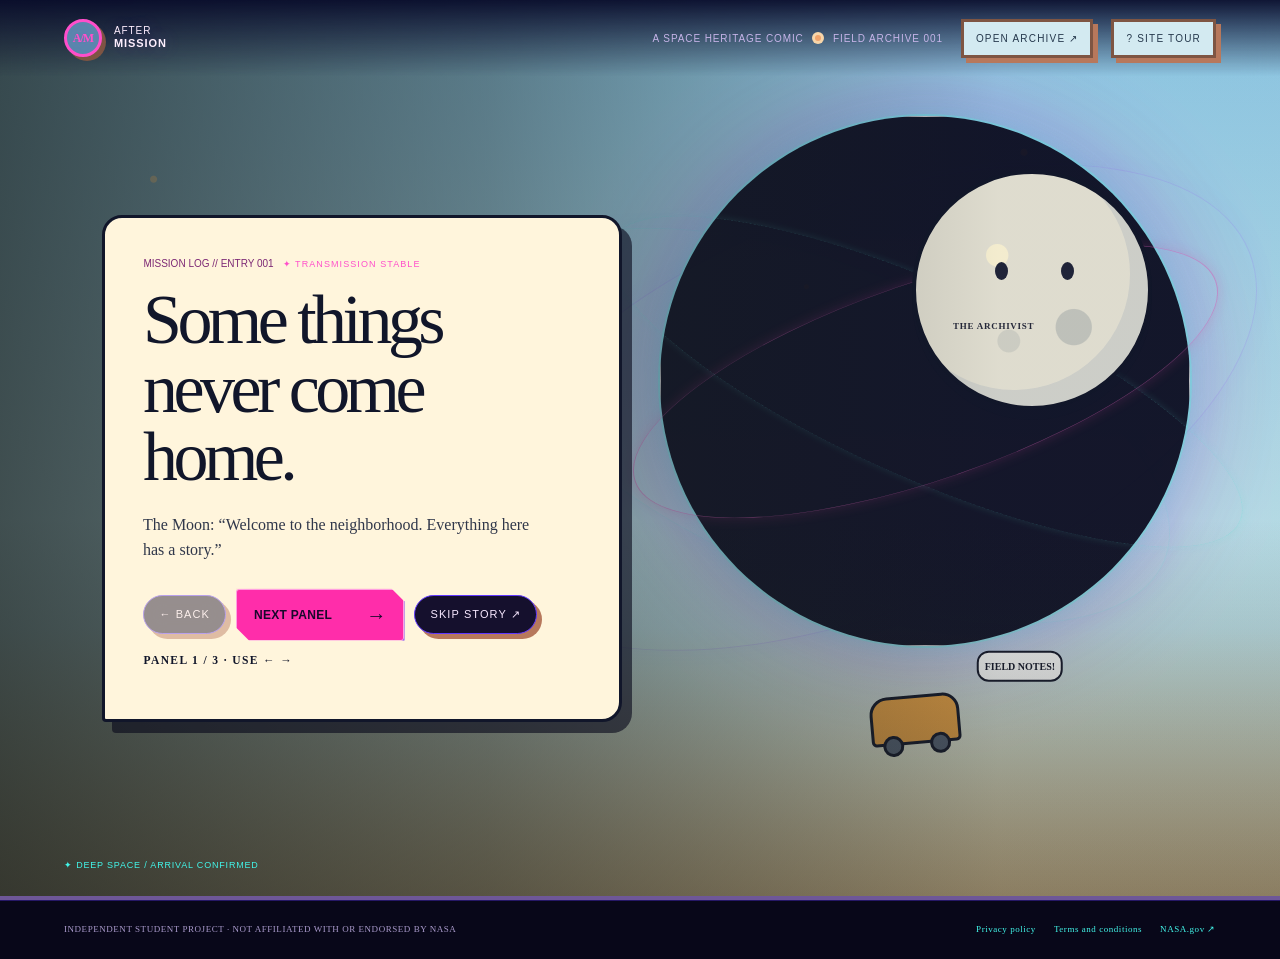
==== commit aab5dbf0: "Keep dossier controls above site header" ====
--- a/index.html
+++ b/index.html
@@ -6,8 +6,8 @@
   <meta name="theme-color" content="#080d1a">
   <meta name="description" content="An interactive student-built comic and archive exploring documented human-made equipment left on the Moon and Mars.">
   <title>After Mission | The Living Cosmic Comic</title>
-  <link rel="stylesheet" href="styles.css?v=20261022-audit-03">
-  <script src="app.js?v=20261022-audit-03" defer></script>
+  <link rel="stylesheet" href="styles.css?v=20261022-audit-04">
+  <script src="app.js?v=20261022-audit-04" defer></script>
 </head>
 <body>
   <a class="skip-link" href="#game">Skip to story</a>
--- a/styles.css
+++ b/styles.css
@@ -840,7 +840,7 @@
 #planet-scene .guide-tip{position:fixed!important;left:12px;bottom:74px;z-index:31;max-width:min(320px,calc(100vw - 24px));background:rgba(14,11,36,.9)!important;border-color:#8752b9!important;backdrop-filter:blur(12px)}
 #planet-scene .guide-tip .guide-mini{background:#a94de0!important;box-shadow:0 0 12px #a94de088}
 #planet-scene .object-panel{position:fixed!important;inset:clamp(12px,3vh,28px) clamp(12px,4vw,56px)!important;transform:none!important;width:auto!important;max-width:1160px;max-height:none!important;height:auto!important;margin:auto;overflow:auto!important;padding:clamp(18px,3vw,34px)!important;background:radial-gradient(ellipse at 14% 8%,#33204f 0%,#15112d 40%,#0b0b20 100%)!important;border:1px solid #b45eff!important;border-radius:5px!important;box-shadow:0 0 0 100vmax #03030cd9,0 0 30px #bc5cff75,inset 0 0 38px #7d32a51b!important;color:#f4e9ff!important;z-index:100!important}
-#planet-scene.dossier-open{position:relative;z-index:10}
+#planet-scene.dossier-open{position:relative;z-index:30}
 #planet-scene .object-panel h3{color:#fff0ff!important;font:500 clamp(26px,4vw,46px)/1.05 Georgia,serif!important;text-shadow:0 0 18px #d052f34a!important;max-width:820px}
 #planet-scene .object-panel .object-mission{color:#d6b9f4!important;font:12px/1.5 "Courier New",monospace!important}
 #planet-scene .object-panel .panel-close{position:sticky!important;float:right;top:0;right:0;z-index:10;color:#ffd8ff!important;border:1px solid #ed70e7!important;background:#211334!important;width:42px;height:42px;box-shadow:0 0 16px #c345e54a}
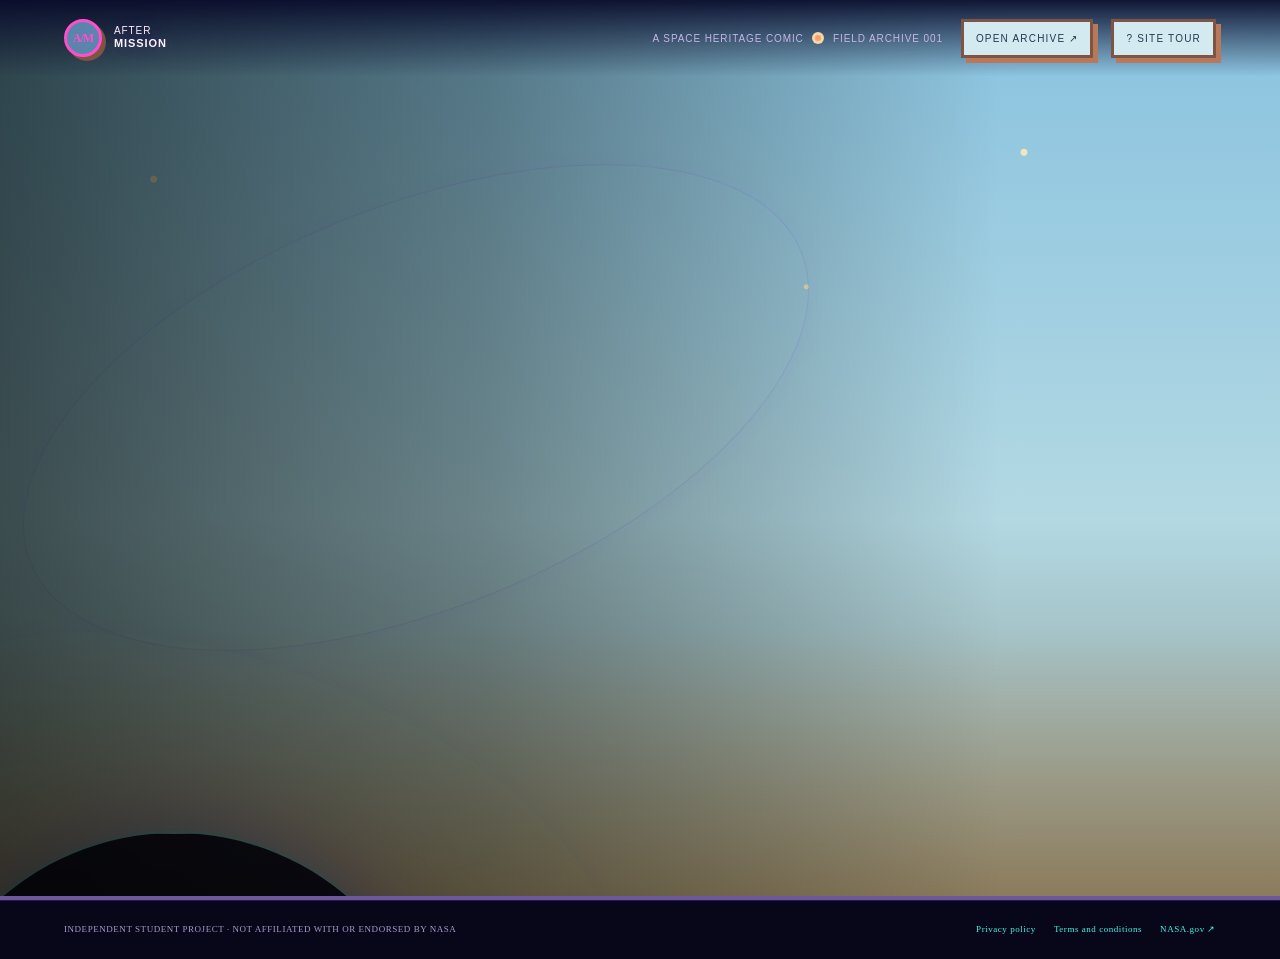
==== commit 3334a8f0: "Refresh asset versions for cinematic field-build" ====
--- a/index.html
+++ b/index.html
@@ -6,8 +6,8 @@
   <meta name="theme-color" content="#080d1a">
   <meta name="description" content="An interactive student-built comic and archive exploring documented human-made equipment left on the Moon and Mars.">
   <title>After Mission | The Living Cosmic Comic</title>
-  <link rel="stylesheet" href="styles.css?v=20261022-audit-04">
-  <script src="app.js?v=20261022-audit-04" defer></script>
+  <link rel="stylesheet" href="styles.css?v=20261022-cinematic-01">
+  <script src="app.js?v=20261022-cinematic-01" defer></script>
 </head>
 <body>
   <a class="skip-link" href="#game">Skip to story</a>
--- a/styles.css
+++ b/styles.css
@@ -1198,3 +1198,131 @@
 .object-panel .character-banter{border-left:4px solid #f1a16f;}
 @media(max-width:700px){.intro-scene .intro-copy.comic-intro{top:14%!important;left:18px!important;width:calc(100% - 36px)!important;margin-top:0!important;padding:20px!important}.comic-moon{top:auto;right:8%;bottom:10%;width:clamp(112px,28vw,160px)}.comic-rover{right:9%;bottom:5%;transform:scale(.82);transform-origin:bottom right}.intro-scene .comic-intro h1{font-size:clamp(37px,10vw,58px)!important}.intro-actions{gap:7px}.comic-intro .action-button,.comic-intro .text-button{min-height:44px}}
 @media(prefers-reduced-motion:reduce){#comic-panel.is-panel-change{animation:none!important}}
+
+
+/* AFTERMISSION // cinematic field-build upgrade */
+:root{
+  --am-night:#050711;--am-panel:rgba(8,13,27,.88);--am-line:rgba(122,213,228,.42);
+  --am-pink:#ff4dba;--am-blue:#5be8ff;--am-gold:#ffbd72;
+}
+::selection{background:var(--am-pink);color:#090814}
+body{background:var(--am-night)}
+button,a,input,select{ -webkit-tap-highlight-color:transparent}
+button:focus-visible,a:focus-visible,input:focus-visible,select:focus-visible{outline:2px solid var(--am-blue);outline-offset:4px}
+.site-header{background:rgba(5,7,17,.94);backdrop-filter:blur(18px);border-bottom-color:#ff4dbb36}
+.wordmark-mark{border-color:var(--am-pink);color:var(--am-pink);box-shadow:0 0 22px #ff4dba19,inset 0 0 18px #ff4dba12}
+.header-note{color:#a5bad0}
+.status-dot{box-shadow:0 0 12px var(--am-blue);animation:am-pulse 2.2s ease-in-out infinite}
+.scene{isolation:isolate;background-color:#060916}
+.scene:after{content:"";position:absolute;inset:0;z-index:0;pointer-events:none;background:radial-gradient(ellipse at 50% 48%,transparent 28%,#03050dc2 100%),linear-gradient(0deg,#04061165,transparent 38%,#04061135);mix-blend-mode:multiply}
+.scene>*{position:relative}
+.scene>.starfield,.scene>.space-sky{position:absolute}
+.scene-coordinate{z-index:2;text-shadow:0 1px 8px #000}
+.eyebrow{color:var(--am-blue);text-shadow:0 0 16px #5be8ff2b}
+.action-button{background:linear-gradient(115deg,#c92d8c,#823f92 58%,#3c6a94);border:1px solid #ff8bd6;box-shadow:0 0 0 1px #ff4dba12,inset 0 1px #ffffff28,0 8px 28px #ff4dba17;transition:transform .22s ease,filter .22s ease,box-shadow .22s ease}
+.action-button:hover,.action-button:focus-visible{background:linear-gradient(115deg,#fa4db4,#a958be 58%,#4d9db8);color:#fff;transform:translateY(-2px);filter:saturate(1.18);box-shadow:0 0 24px #ff4dba40,inset 0 1px #ffffff40}
+.text-button{border-color:#4e6680;background:rgba(8,13,27,.78);backdrop-filter:blur(10px);transition:border-color .2s,background .2s,transform .2s}
+.text-button:hover,.text-button:focus-visible{border-color:var(--am-blue);background:#14243a;transform:translateY(-1px)}
+.intro-scene{min-height:max(680px,calc(100svh - 76px));background:radial-gradient(ellipse at 72% 42%,#29204b 0%,#10172f 32%,#070a18 72%)}
+.intro-copy{top:18%;max-width:560px;animation:am-arrive .9s cubic-bezier(.2,.8,.2,1) both}
+.intro-copy h1{font-size:clamp(48px,8.2vw,112px);line-height:.88;letter-spacing:-.075em;text-shadow:0 6px 42px #050711a8}
+.intro-subtitle{border-left:2px solid var(--am-pink);padding-left:15px;color:#d4deef}
+.distant-planet{width:min(54vw,650px);right:1%;top:10%;background:radial-gradient(circle at 28% 25%,#d5c9ff 0,#766bb3 17%,#393568 42%,#131a35 70%);box-shadow:inset -60px -34px 90px #02040c,0 0 95px #9478ff3a,0 0 180px #5be8ff10;animation:am-float 9s ease-in-out infinite}
+.distant-planet:after{content:"";position:absolute;inset:8%;border-radius:50%;background:repeating-linear-gradient(164deg,transparent 0 23px,#d9d2ff0a 24px 27px);mask-image:linear-gradient(90deg,#000,transparent 75%)}
+.intro-orbit{border-color:#8f8cff30;box-shadow:0 0 25px #a37dff0a}
+.comic-moon,.comic-rover{filter:drop-shadow(0 10px 24px #0008)}
+.comic-count{color:var(--am-blue);letter-spacing:.2em}
+.guide-scene{background:radial-gradient(ellipse at 24% 50%,#25204b,#0a1023 54%,#050711)}
+.guide-stage{min-height:calc(100svh - 100px)}
+.scientist-portrait{filter:drop-shadow(0 16px 38px #0008)}
+.portrait-frame{border-color:var(--am-pink)!important;box-shadow:0 0 0 6px #ff4dba0d,0 0 38px #ff4dba26}
+.dialogue-panel{background:linear-gradient(145deg,#111b32eF,#0a0f20f5);border-color:#5be8ff64;box-shadow:10px 10px 0 #050711,0 0 42px #5be8ff0b;backdrop-filter:blur(14px)}
+.dialogue-panel h2,.destination-heading h2{letter-spacing:-.06em}
+.destination-scene{min-height:calc(100svh - 76px);background:radial-gradient(ellipse at 50% 40%,#202147,#090e1d 68%)}
+.destination-heading{max-width:760px;margin:auto}
+.destination-doors{gap:clamp(16px,3vw,32px);max-width:900px}
+.destination-card{min-height:clamp(310px,42vw,460px);border-color:#526780;background-color:#0b1122;box-shadow:inset 0 0 55px #03050b88;transition:transform .35s cubic-bezier(.2,.8,.2,1),border-color .3s,box-shadow .3s}
+.destination-card:before{content:"";position:absolute;inset:0;opacity:.8;pointer-events:none;background:linear-gradient(145deg,transparent 20%,#080b17e8 88%),repeating-linear-gradient(0deg,transparent 0 5px,#ffffff05 6px 7px)}
+.destination-card:after{content:"";position:absolute;inset:12px;border:1px solid #ffffff13;pointer-events:none}
+.destination-card>*{z-index:1}
+.destination-card:hover,.destination-card:focus-visible{transform:translateY(-8px) scale(1.012);border-color:var(--am-blue);box-shadow:inset 0 0 60px #5be8ff10,0 0 35px #5be8ff15}
+.moon-card{background:radial-gradient(ellipse at 76% 26%,#75839c 0,#343e57 20%,#151a2d 53%,#080d1b 100%)}
+.mars-card{background:radial-gradient(ellipse at 76% 26%,#e29b7a 0,#8d4d4e 19%,#38233b 48%,#0b1021 100%)}
+.door-symbol{width:clamp(120px,17vw,205px);height:auto;aspect-ratio:1;top:9%;right:9%;transition:transform .5s}
+.destination-card:hover .door-symbol{transform:scale(1.08) rotate(-4deg)}
+.moon-symbol{box-shadow:inset -20px -15px 35px #242e40,0 0 55px #a9c9ff20}
+.mars-symbol{box-shadow:inset -20px -15px 35px #24171d,0 0 55px #ff815e20}
+.destination-name{font-size:clamp(28px,4vw,42px);text-shadow:0 3px 20px #0009}
+.destination-detail{max-width:230px}
+.door-enter{padding-top:8px;border-top:1px solid #ffffff32;width:100%}
+.planet-scene{height:calc(100svh - 76px);min-height:680px;background:#050711}
+.planet-scene:before{content:"";position:absolute;inset:0;z-index:1;pointer-events:none;background:linear-gradient(90deg,#030611a8,transparent 20%,transparent 80%,#0306118c),linear-gradient(0deg,#030611 0%,transparent 24%,transparent 70%,#0306118c)}
+.space-sky{background-color:#070b19;background-image:radial-gradient(ellipse at 68% 14%,#23244b 0,transparent 44%),radial-gradient(circle at 18% 24%,#eaf3ff 0 1px,transparent 1.7px),radial-gradient(circle at 39% 12%,#8ba9ff 0 1px,transparent 1.8px),radial-gradient(circle at 85% 34%,#ffd8b3 0 1px,transparent 1.8px),radial-gradient(circle at 53% 37%,#eaf3ff 0 1px,transparent 1.8px),radial-gradient(circle at 23% 61%,#8ba9ff 0 1px,transparent 1.8px);background-size:100% 100%}
+.planet-disc{width:clamp(180px,26vw,360px);height:auto;aspect-ratio:1;right:10%;top:12%;box-shadow:inset -45px -32px 68px #050711,0 0 100px #e56f5c30,0 0 180px #9b5cff12;animation:am-float 11s ease-in-out infinite}
+.moon-terrain .planet-disc{box-shadow:inset -45px -32px 68px #050711,0 0 100px #a4c7ff20}
+.planet-topbar{z-index:5;padding:20px clamp(16px,3vw,42px);gap:12px}
+.planet-topbar h2{font-size:clamp(22px,3vw,34px);text-shadow:0 0 22px #5be8ff22}
+.planet-nav-actions{display:flex;gap:8px;flex-wrap:wrap}
+.world-progress{border:1px solid #5be8ff35;background:#08101fc9;padding:8px 11px}
+.landscape{z-index:2;perspective:800px}
+.terrain-ridge{filter:drop-shadow(0 -8px 18px #05071140)}
+.ridge-back{background:linear-gradient(180deg,#a85e51,#633b49 52%,#31263a);opacity:.92}
+.ridge-front{background:linear-gradient(180deg,#6b3c46,#382535 50%,#111323);box-shadow:0 -18px 65px #ee785a0c}
+.moon-terrain .ridge-back{background:linear-gradient(180deg,#a7b1c0,#69758b 55%,#39465a)}
+.moon-terrain .ridge-front{background:linear-gradient(180deg,#68758a,#39445a 55%,#151b2b)}
+.artifact-track{filter:drop-shadow(0 15px 20px #0008)}
+.artifact-marker,.artifact-object,.artifact-hotspot{transition:filter .25s,transform .25s}
+.artifact-marker:hover,.artifact-marker:focus-visible,.artifact-object:hover,.artifact-hotspot:hover{filter:drop-shadow(0 0 15px #5be8ffb0) brightness(1.15)}
+.move-arrow{z-index:5;width:48px;height:64px;border:1px solid #5be8ff65;background:#07101dc9;color:var(--am-blue);box-shadow:0 0 25px #5be8ff12;backdrop-filter:blur(12px);transition:background .2s,transform .2s}
+.move-arrow:hover{background:#142b40;transform:scale(1.05)}
+.landscape-footer{z-index:5;background:linear-gradient(0deg,#050711f2,#050711b5 70%,transparent);padding:30px clamp(14px,3vw,34px) 18px;gap:12px}
+.landscape-credit{color:var(--am-blue)}
+.schematic-note{color:#8193aa}
+.object-panel{z-index:8;background:linear-gradient(145deg,#0b1428f5,#080b18f7);border:1px solid #5be8ff75;box-shadow:0 0 0 1px #ff4dba20,0 25px 100px #000b,0 0 60px #5be8ff12;backdrop-filter:blur(22px)}
+.object-panel:before{content:"";position:absolute;inset:8px;border:1px solid #ffffff12;pointer-events:none}
+.panel-close{z-index:1;border-color:#ff4dba75;background:#1b1028;color:#ff9cde}
+.object-panel h3{font-size:clamp(25px,3vw,40px);letter-spacing:-.05em;line-height:1.02}
+.object-tabs{border-bottom-color:#5be8ff32}
+.object-tab{border-color:#34455e;background:#0c1426;color:#b9c9dd}
+.object-tab.active,.object-tab[aria-selected=true]{background:#182844;border-color:var(--am-blue);color:#fff;box-shadow:inset 0 -2px var(--am-pink),0 0 18px #5be8ff12}
+.object-content{color:#d0d9e8;line-height:1.7}
+.source-area{border-top-color:#5be8ff30}
+.source-area a{color:var(--am-blue);text-decoration-color:#5be8ff55;text-underline-offset:3px}
+.guide-tip{z-index:5;background:#07101ddf;border-color:#5be8ff45;box-shadow:0 0 25px #5be8ff0d;backdrop-filter:blur(12px)}
+.guide-mini{background:linear-gradient(135deg,#ff4dba,#5c70c8);box-shadow:0 0 20px #ff4dba38}
+.archive-scene{background:radial-gradient(ellipse at 70% 0%,#201b43,#090e1d 54%)}
+.archive-wrap{position:relative;z-index:1}
+.archive-wrap>h2{font-size:clamp(38px,6vw,76px);letter-spacing:-.07em;line-height:.98}
+.archive-intro{max-width:650px;color:#b6c5d9}
+.archive-search-label{color:var(--am-blue)}
+#archive-search,.archive-refine select{background:#080d1b;border-color:#41536c;color:#f3ead7}
+.archive-grid{gap:16px}
+.archive-card,.archive-item,.archive-entry{background:linear-gradient(145deg,#121a31,#090e1d);border-color:#42536d;box-shadow:inset 0 1px #ffffff0b;transition:transform .22s,border-color .22s,box-shadow .22s}
+.archive-card:hover,.archive-item:hover,.archive-entry:hover{transform:translateY(-3px);border-color:#5be8ff8a;box-shadow:0 12px 35px #0005,0 0 22px #5be8ff0a}
+.archive-filter.active,.archive-filter[aria-pressed=true]{border-color:var(--am-pink);background:#30152f;color:#fff;box-shadow:inset 0 -2px var(--am-pink)}
+.archive-count{color:var(--am-blue)}
+.tour-overlay{z-index:20;background:#02040dd9;backdrop-filter:blur(16px)}
+.tour-window{border-color:#5be8ff77;background:linear-gradient(145deg,#121b35,#080c1a);box-shadow:0 0 0 1px #ff4dba22,0 25px 100px #000b,0 0 80px #5be8ff0a}
+.tour-window-bar{border-bottom-color:#5be8ff35;color:var(--am-blue)}
+.tour-window-bar button{border-color:#ff4dba65;background:#24112d}
+.tour-progress span,.tour-progress i{background:var(--am-pink)}
+.game-overlay,.game-modal,.timeline-overlay,.compare-overlay{backdrop-filter:blur(16px)}
+.reflection-scene{background:radial-gradient(ellipse at 75% 48%,#28204c,#0a0e1e 62%)}
+.reflection-copy h2{font-size:clamp(44px,7vw,88px);letter-spacing:-.075em;line-height:.92}
+.reflection-copy h2 em{color:var(--am-pink);font-style:normal;text-shadow:0 0 30px #ff4dba28}
+.reflection-copy>p:not(.eyebrow){color:#c1cde0}
+@keyframes am-pulse{0%,100%{opacity:.65;box-shadow:0 0 5px var(--am-blue)}50%{opacity:1;box-shadow:0 0 15px var(--am-blue)}}
+@keyframes am-float{0%,100%{transform:translateY(0)}50%{transform:translateY(-10px)}}
+@keyframes am-arrive{from{opacity:0;transform:translateY(18px);filter:blur(5px)}to{opacity:1;transform:translateY(0);filter:blur(0)}}
+@media(max-width:720px){
+ .header-note{display:none}.site-header{height:66px;padding:0 14px}.header-actions{gap:6px}.tour-launch{font-size:9px;padding:8px}
+ .intro-scene{min-height:720px}.intro-copy{top:12%;left:7%;right:7%;max-width:none}.intro-copy h1{font-size:clamp(48px,13vw,76px)}.distant-planet{width:76vw;right:-14%;top:43%;opacity:.62}
+ .guide-stage{flex-direction:column;gap:24px;padding:34px 18px 70px}.scientist-portrait{transform:scale(.84);transform-origin:bottom center;margin-bottom:-24px}.dialogue-panel{width:100%}
+ .destination-scene{padding:58px 16px 60px}.destination-doors{grid-template-columns:1fr;max-width:440px;margin:28px auto}.destination-card{min-height:270px}.door-symbol{width:125px;top:18px;right:20px}
+ .planet-scene{height:calc(100svh - 66px);min-height:700px}.planet-topbar{align-items:flex-start;flex-wrap:wrap;padding:12px}.planet-topbar>div:nth-child(2){order:-1;width:100%}.planet-topbar h2{margin:0}.planet-nav-actions{width:100%}.world-progress{margin:0 0 0 auto}.planet-disc{top:18%;right:-6%;width:210px}.move-arrow{width:38px;height:52px}.landscape-footer{display:flex;flex-wrap:wrap;justify-content:space-between;font-size:9px}.schematic-note{display:none}
+ .object-panel{left:10px!important;right:10px!important;top:78px!important;bottom:10px!important;width:auto!important;max-height:none!important;overflow:auto}
+ .archive-wrap{padding-left:16px;padding-right:16px}.archive-refine{grid-template-columns:1fr}.archive-grid{grid-template-columns:1fr}
+}
+@media(prefers-reduced-motion:reduce){
+ *,*::before,*::after{animation-duration:.01ms!important;animation-iteration-count:1!important;scroll-behavior:auto!important;transition-duration:.01ms!important}
+}
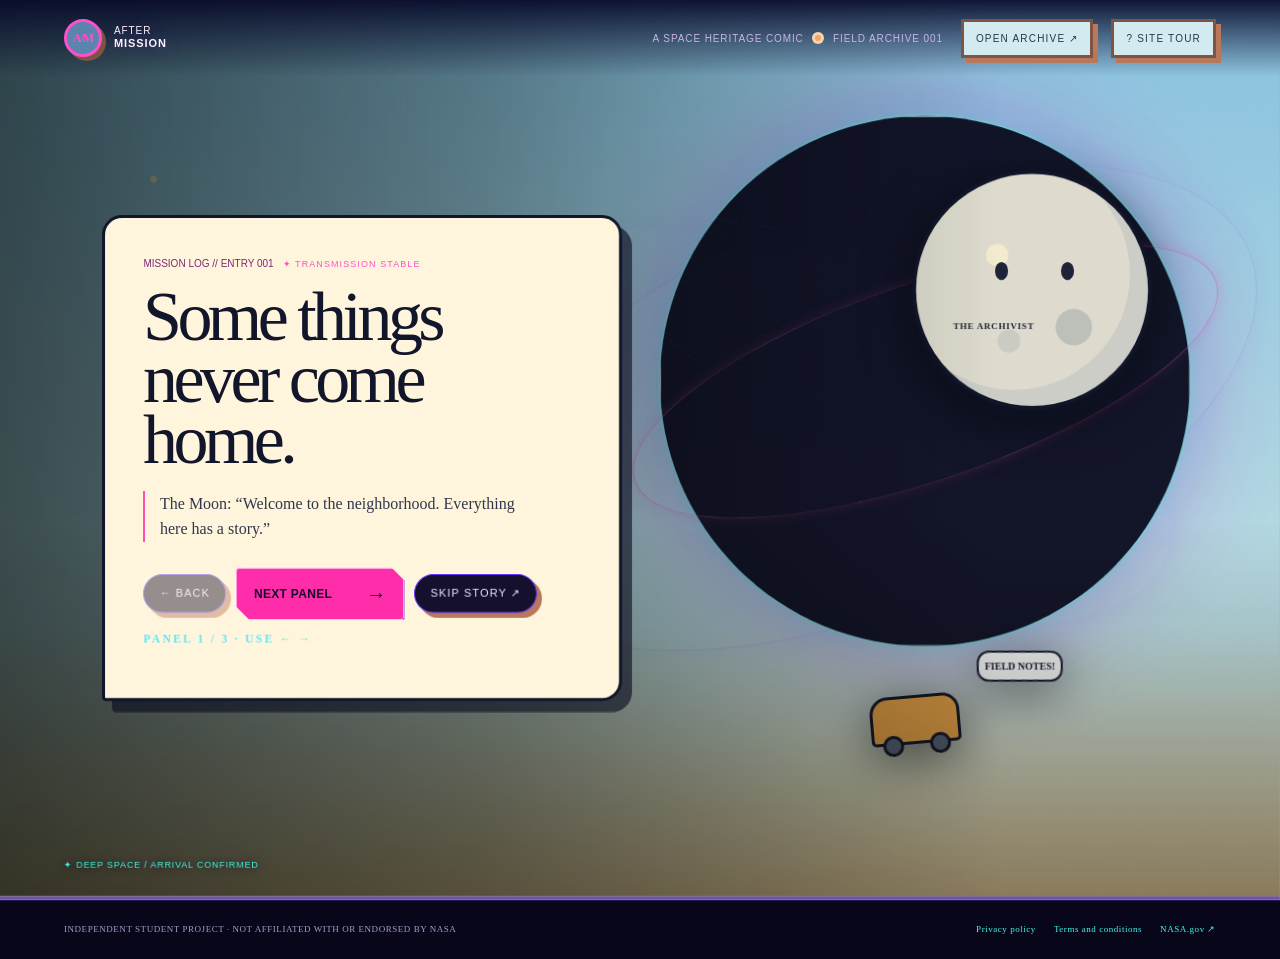
==== commit ae8dfcc7: "Bust cached assets after scene layout fix" ====
--- a/index.html
+++ b/index.html
@@ -6,8 +6,8 @@
   <meta name="theme-color" content="#080d1a">
   <meta name="description" content="An interactive student-built comic and archive exploring documented human-made equipment left on the Moon and Mars.">
   <title>After Mission | The Living Cosmic Comic</title>
-  <link rel="stylesheet" href="styles.css?v=20261022-cinematic-01">
-  <script src="app.js?v=20261022-cinematic-01" defer></script>
+  <link rel="stylesheet" href="styles.css?v=20261022-cinematic-02">
+  <script src="app.js?v=20261022-cinematic-02" defer></script>
 </head>
 <body>
   <a class="skip-link" href="#game">Skip to story</a>
--- a/styles.css
+++ b/styles.css
@@ -1215,7 +1215,6 @@
 .status-dot{box-shadow:0 0 12px var(--am-blue);animation:am-pulse 2.2s ease-in-out infinite}
 .scene{isolation:isolate;background-color:#060916}
 .scene:after{content:"";position:absolute;inset:0;z-index:0;pointer-events:none;background:radial-gradient(ellipse at 50% 48%,transparent 28%,#03050dc2 100%),linear-gradient(0deg,#04061165,transparent 38%,#04061135);mix-blend-mode:multiply}
-.scene>*{position:relative}
 .scene>.starfield,.scene>.space-sky{position:absolute}
 .scene-coordinate{z-index:2;text-shadow:0 1px 8px #000}
 .eyebrow{color:var(--am-blue);text-shadow:0 0 16px #5be8ff2b}
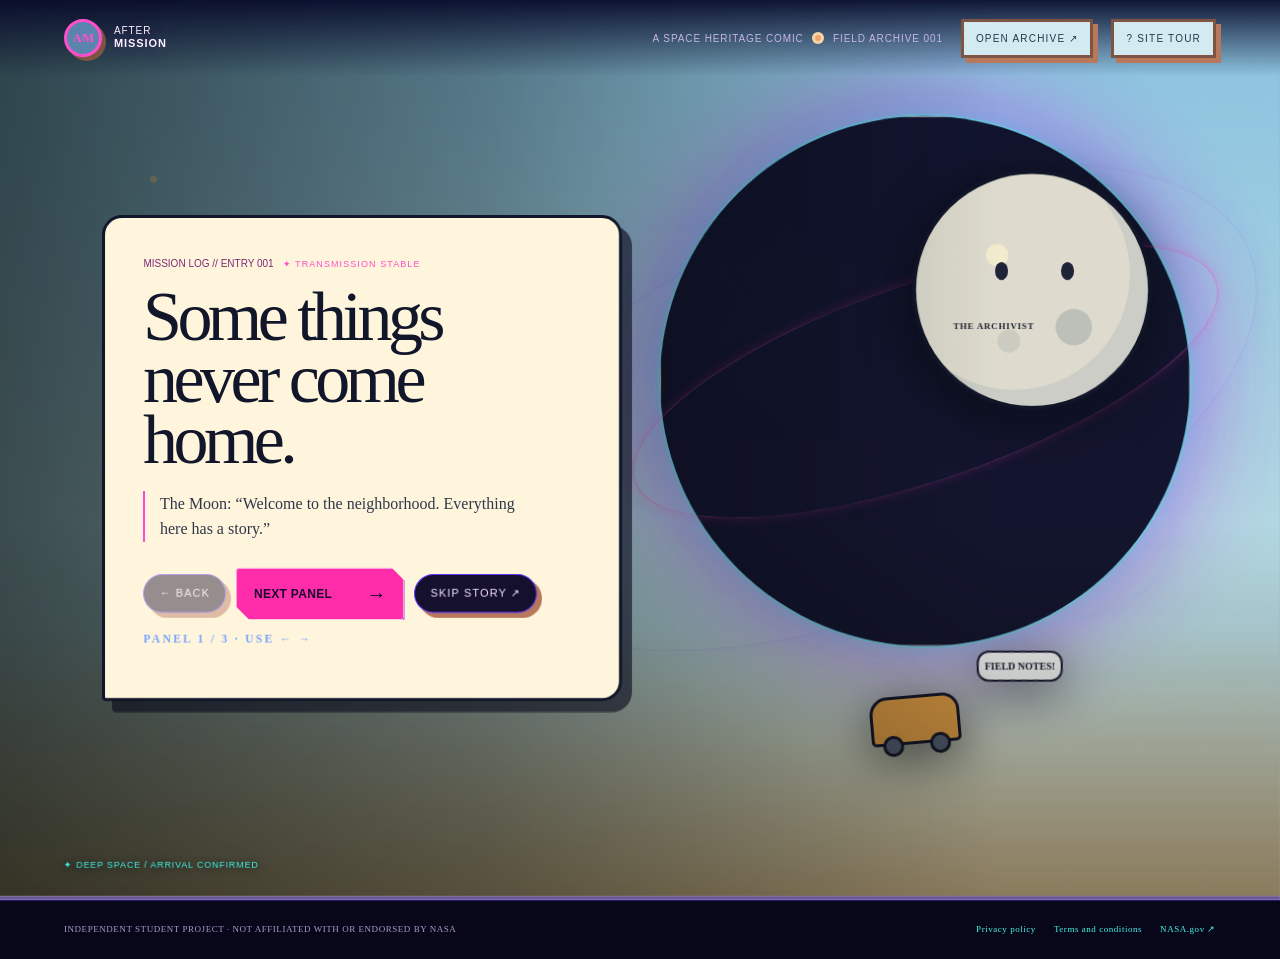
==== commit b5afc02a: "Refresh AfterMission navy-purple theme assets" ====
--- a/index.html
+++ b/index.html
@@ -6,8 +6,8 @@
   <meta name="theme-color" content="#080d1a">
   <meta name="description" content="An interactive student-built comic and archive exploring documented human-made equipment left on the Moon and Mars.">
   <title>After Mission | The Living Cosmic Comic</title>
-  <link rel="stylesheet" href="styles.css?v=20261022-cinematic-02">
-  <script src="app.js?v=20261022-cinematic-02" defer></script>
+  <link rel="stylesheet" href="styles.css?v=20261022-navy-purple-01">
+  <script src="app.js?v=20261022-navy-purple-01" defer></script>
 </head>
 <body>
   <a class="skip-link" href="#game">Skip to story</a>
--- a/styles.css
+++ b/styles.css
@@ -1325,3 +1325,70 @@
 @media(prefers-reduced-motion:reduce){
  *,*::before,*::after{animation-duration:.01ms!important;animation-iteration-count:1!important;scroll-behavior:auto!important;transition-duration:.01ms!important}
 }
+
+
+/* AFTERMISSION palette: deep navy + violet nebula, preserving scene positioning */
+:root{
+ --ink:#030414;
+ --ink-2:#0a0b2b;
+ --line:#39306f;
+ --rust:#ff4dbb;
+ --rust-light:#e5a1ff;
+ --cyan:#70cfff;
+ --am-blue:#78a4ff;
+ --am-pink:#ff4bd1;
+}
+html,body{background:#030414}
+.site-header{
+ background:linear-gradient(90deg,#030414f7 0%,#080621f2 58%,#17072cf2 100%);
+ border-bottom-color:#5930a7;
+}
+.scene{
+ background-color:#030414;
+ background-image:
+  radial-gradient(ellipse at 78% 28%,#6517a65c 0%,transparent 31%),
+  radial-gradient(ellipse at 64% 70%,#311b9d50 0%,transparent 36%),
+  radial-gradient(ellipse at 18% 92%,#5a0b8650 0%,transparent 35%),
+  linear-gradient(125deg,#020412 0%,#080725 48%,#11062b 76%,#030414 100%);
+}
+.starfield,.space-sky{
+ background-color:transparent;
+ background-image:
+  radial-gradient(ellipse at 78% 26%,#b52fff36 0%,#6d24bd1b 17%,transparent 38%),
+  radial-gradient(ellipse at 61% 60%,#4d37ff30 0%,transparent 33%),
+  radial-gradient(ellipse at 14% 85%,#8d20e52c 0%,transparent 34%),
+  radial-gradient(circle at 12% 19%,#e5e6ff 0 1px,transparent 1.7px),
+  radial-gradient(circle at 38% 12%,#a9b9ff 0 1px,transparent 1.7px),
+  radial-gradient(circle at 77% 17%,#e4c6ff 0 1px,transparent 1.7px),
+  radial-gradient(circle at 89% 43%,#d9e8ff 0 1px,transparent 1.7px),
+  radial-gradient(circle at 60% 31%,#e3d8ff 0 1px,transparent 1.7px),
+  radial-gradient(circle at 22% 65%,#b3a9ff 0 1px,transparent 1.7px),
+  radial-gradient(circle at 48% 78%,#d9e8ff 0 1px,transparent 1.7px),
+  radial-gradient(circle at 94% 81%,#cba7ff 0 1px,transparent 1.7px);
+}
+.intro-scene{
+ background:
+  radial-gradient(ellipse at 78% 30%,#7923c955 0%,#37136e35 24%,transparent 43%),
+  radial-gradient(ellipse at 55% 78%,#3021a54d 0%,transparent 40%),
+  linear-gradient(112deg,#020413 0%,#070622 45%,#10062b 76%,#030414 100%);
+}
+.distant-planet{
+ filter:drop-shadow(0 0 42px #9d3cff45);
+}
+.intro-orbit{border-color:#8a5bff65}
+.destination-scene,.archive-scene,.reflection-scene{
+ background-color:#030414;
+ background-image:
+  radial-gradient(ellipse at 75% 10%,#6422a84a,transparent 44%),
+  radial-gradient(ellipse at 15% 95%,#3520a13d,transparent 40%),
+  linear-gradient(140deg,#030414,#0a0827 60%,#120726);
+}
+.object-panel,.tour-window{
+ background:linear-gradient(145deg,#151039f7,#08071df7);
+ border-color:#9b6dff88;
+ box-shadow:0 0 0 1px #ff4dba20,0 25px 100px #000b,0 0 60px #8b4dff19;
+}
+.archive-card,.archive-item,.archive-entry{
+ background:linear-gradient(145deg,#17123a,#07071d);
+ border-color:#51417f;
+}
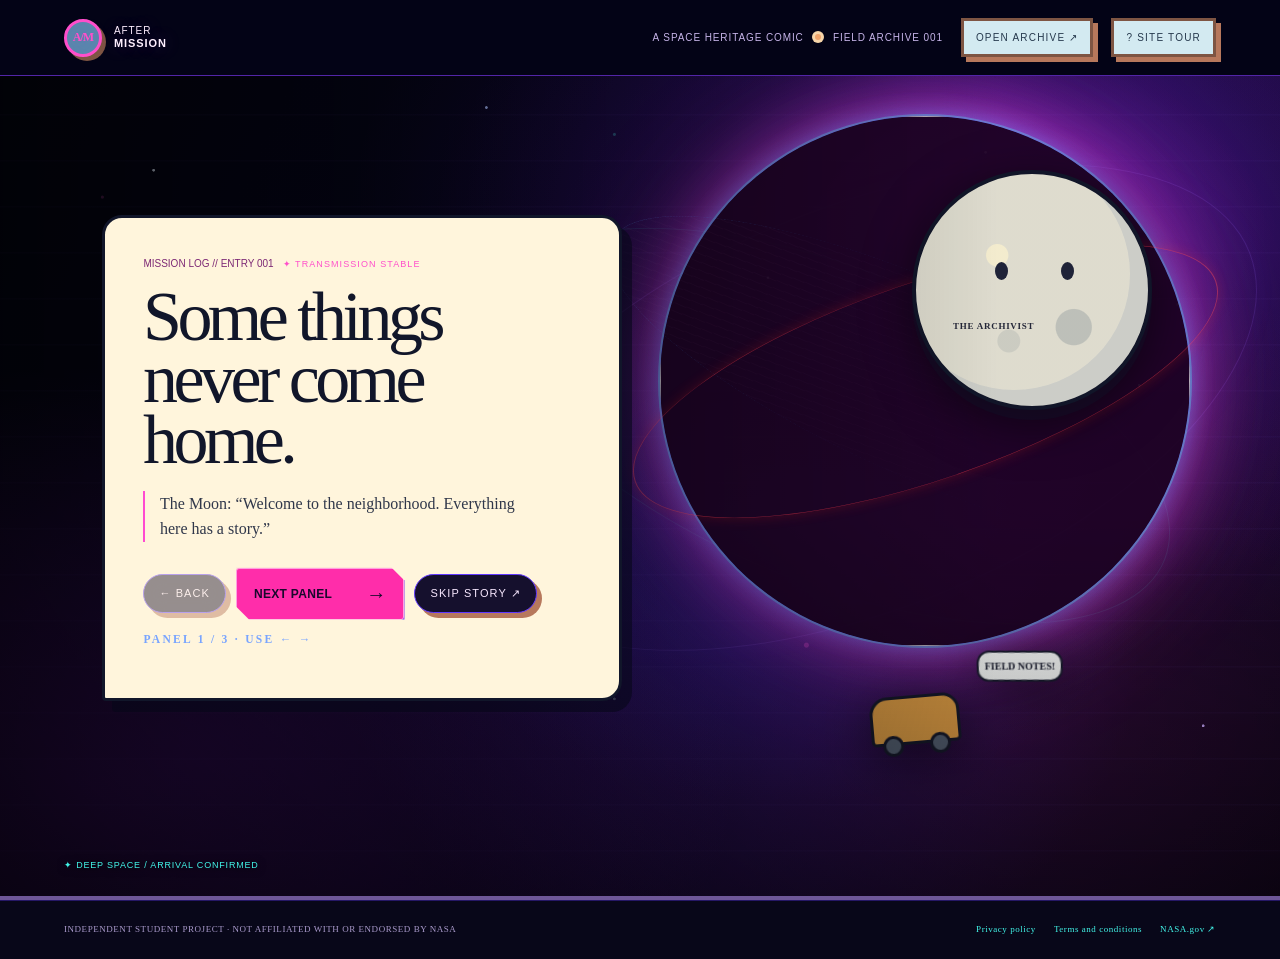
==== commit 4782e532: "Bust cache for stronger navy-purple background" ====
--- a/index.html
+++ b/index.html
@@ -6,8 +6,8 @@
   <meta name="theme-color" content="#080d1a">
   <meta name="description" content="An interactive student-built comic and archive exploring documented human-made equipment left on the Moon and Mars.">
   <title>After Mission | The Living Cosmic Comic</title>
-  <link rel="stylesheet" href="styles.css?v=20261022-navy-purple-01">
-  <script src="app.js?v=20261022-navy-purple-01" defer></script>
+  <link rel="stylesheet" href="styles.css?v=20261022-navy-purple-02">
+  <script src="app.js?v=20261022-navy-purple-02" defer></script>
 </head>
 <body>
   <a class="skip-link" href="#game">Skip to story</a>
--- a/styles.css
+++ b/styles.css
@@ -1392,3 +1392,36 @@
  background:linear-gradient(145deg,#17123a,#07071d);
  border-color:#51417f;
 }
+
+
+/* Strong, unmistakable navy-violet treatment across the full experience */
+body{background:#020313!important}
+.site-header{background:#030316!important;border-bottom:1px solid #5225a7!important}
+.scene,.intro-scene,.destination-scene,.archive-scene,.reflection-scene{
+ background-color:#030313!important;
+ background-image:
+  radial-gradient(ellipse at 78% 25%,rgba(135,35,255,.42) 0%,rgba(80,18,165,.24) 22%,transparent 46%),
+  radial-gradient(ellipse at 58% 72%,rgba(72,42,255,.26) 0%,transparent 38%),
+  radial-gradient(ellipse at 8% 88%,rgba(157,20,207,.24) 0%,transparent 38%),
+  linear-gradient(118deg,#020313 0%,#06051f 38%,#10072e 68%,#030313 100%)!important;
+}
+.starfield,.space-sky{
+ background-color:transparent!important;
+ background-image:
+  radial-gradient(ellipse at 78% 26%,rgba(185,45,255,.36) 0%,rgba(109,36,189,.16) 19%,transparent 40%),
+  radial-gradient(ellipse at 61% 60%,rgba(74,55,255,.25) 0%,transparent 35%),
+  radial-gradient(ellipse at 14% 85%,rgba(141,32,229,.22) 0%,transparent 36%),
+  radial-gradient(circle at 12% 19%,#e5e6ff 0 1px,transparent 1.7px),
+  radial-gradient(circle at 38% 12%,#a9b9ff 0 1px,transparent 1.7px),
+  radial-gradient(circle at 77% 17%,#e4c6ff 0 1px,transparent 1.7px),
+  radial-gradient(circle at 89% 43%,#d9e8ff 0 1px,transparent 1.7px),
+  radial-gradient(circle at 60% 31%,#e3d8ff 0 1px,transparent 1.7px),
+  radial-gradient(circle at 22% 65%,#b3a9ff 0 1px,transparent 1.7px),
+  radial-gradient(circle at 48% 78%,#d9e8ff 0 1px,transparent 1.7px),
+  radial-gradient(circle at 94% 81%,#cba7ff 0 1px,transparent 1.7px)!important;
+}
+.distant-planet,.earth-hero-image{filter:hue-rotate(42deg) saturate(1.32) drop-shadow(0 0 36px rgba(155,65,255,.38))}
+.object-panel,.tour-window,.archive-card,.archive-item,.archive-entry{
+ background-color:#09071f!important;
+ border-color:#7850b7!important;
+}
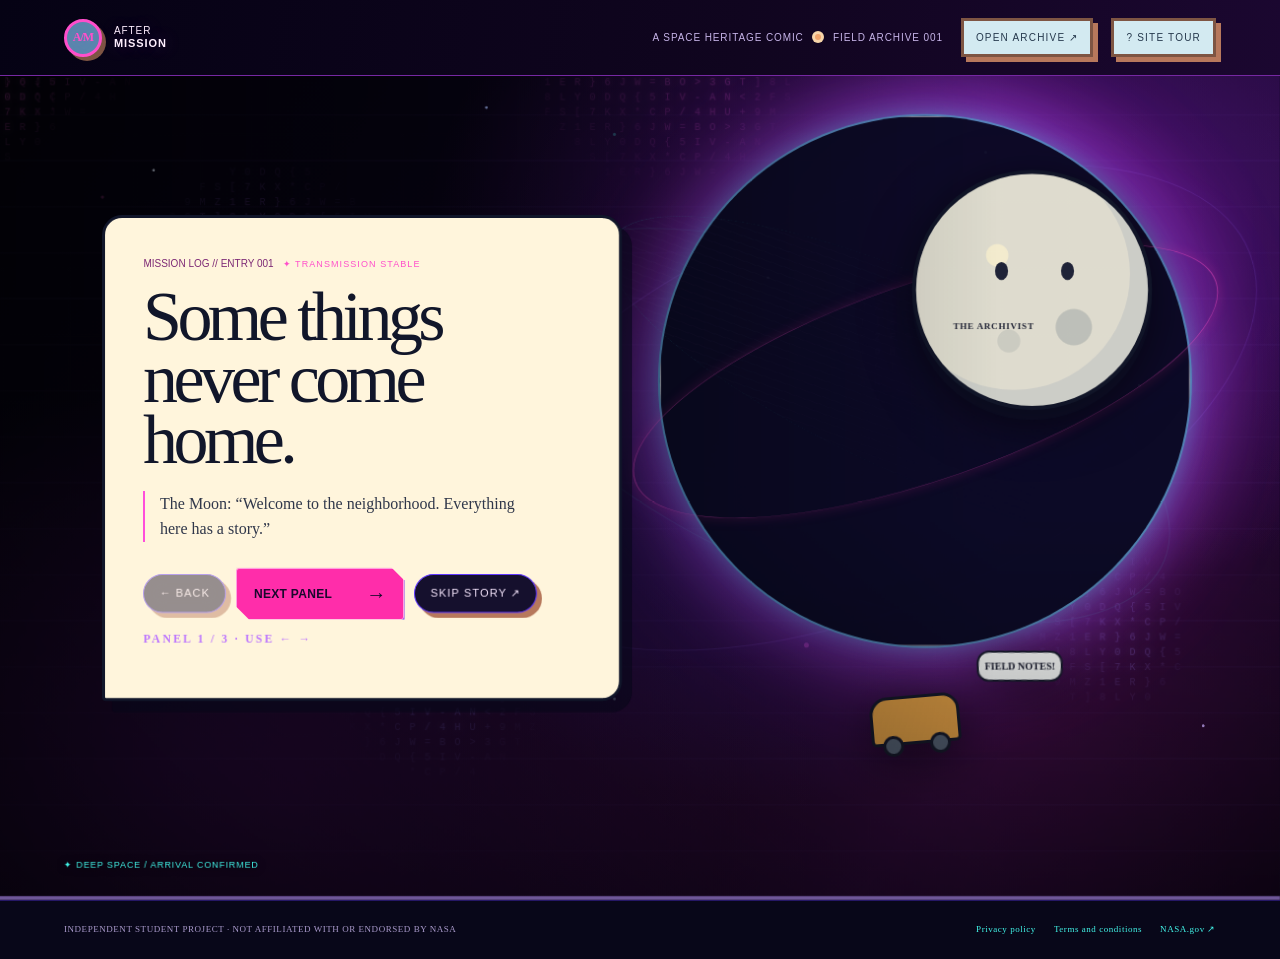
==== commit 2363e9f7: "Refresh AfterMission neon glyph assets" ====
--- a/index.html
+++ b/index.html
@@ -6,8 +6,8 @@
   <meta name="theme-color" content="#080d1a">
   <meta name="description" content="An interactive student-built comic and archive exploring documented human-made equipment left on the Moon and Mars.">
   <title>After Mission | The Living Cosmic Comic</title>
-  <link rel="stylesheet" href="styles.css?v=20261022-navy-purple-02">
-  <script src="app.js?v=20261022-navy-purple-02" defer></script>
+  <link rel="stylesheet" href="styles.css?v=20261022-neon-glyph-01">
+  <script src="app.js?v=20261022-neon-glyph-01" defer></script>
 </head>
 <body>
   <a class="skip-link" href="#game">Skip to story</a>
--- a/styles.css
+++ b/styles.css
@@ -1425,3 +1425,22 @@
  background-color:#09071f!important;
  border-color:#7850b7!important;
 }
+
+
+/* PINK + DARK PURPLE NEON GLYPH BACKGROUND */
+:root{--ink:#050214;--ink-2:#10051f;--line:#6e2d96;--rust:#ff4edb;--rust-light:#ff9aef;--cyan:#b16bff;--am-blue:#bd76ff;--am-pink:#ff4edb}
+html,body{background:#050214!important}
+.site-header{background:linear-gradient(100deg,#050214 0%,#10051f 58%,#1b0730 100%)!important;border-bottom-color:#7628a2!important}
+.scene,.intro-scene,.destination-scene,.archive-scene,.reflection-scene{
+ background-color:#050214!important;
+ background-image:radial-gradient(ellipse at 77% 25%,rgba(153,31,202,.35),transparent 40%),radial-gradient(ellipse at 22% 88%,rgba(255,45,200,.13),transparent 38%),linear-gradient(125deg,#030210 0%,#0b041c 48%,#1b0730 78%,#050214 100%)!important;
+}
+.glyph-background{position:absolute;inset:0;z-index:0;display:block;pointer-events:none;mix-blend-mode:screen;opacity:.88}
+.starfield{background-color:transparent!important;opacity:.48}
+.distant-planet{filter:drop-shadow(0 0 38px rgba(192,61,255,.5))}
+.intro-orbit{border-color:#a44dff80}
+.action-button,.tour-launch,.text-button{border-color:#b14dff70}
+.action-button:hover,.tour-launch:hover{box-shadow:0 0 24px #ff4edb30;border-color:#ff4edb}
+.object-panel,.tour-window{background:linear-gradient(145deg,#1b0b31f7,#080416f7)!important;border-color:#bd76ff88!important;box-shadow:0 0 0 1px #ff4edb20,0 25px 100px #000b,0 0 60px #bd4dff20}
+.archive-card,.archive-item,.archive-entry{background:linear-gradient(145deg,#1a0b2c,#080416)!important;border-color:#62357f}
+@media(prefers-reduced-motion:reduce){.glyph-background{opacity:.42}}
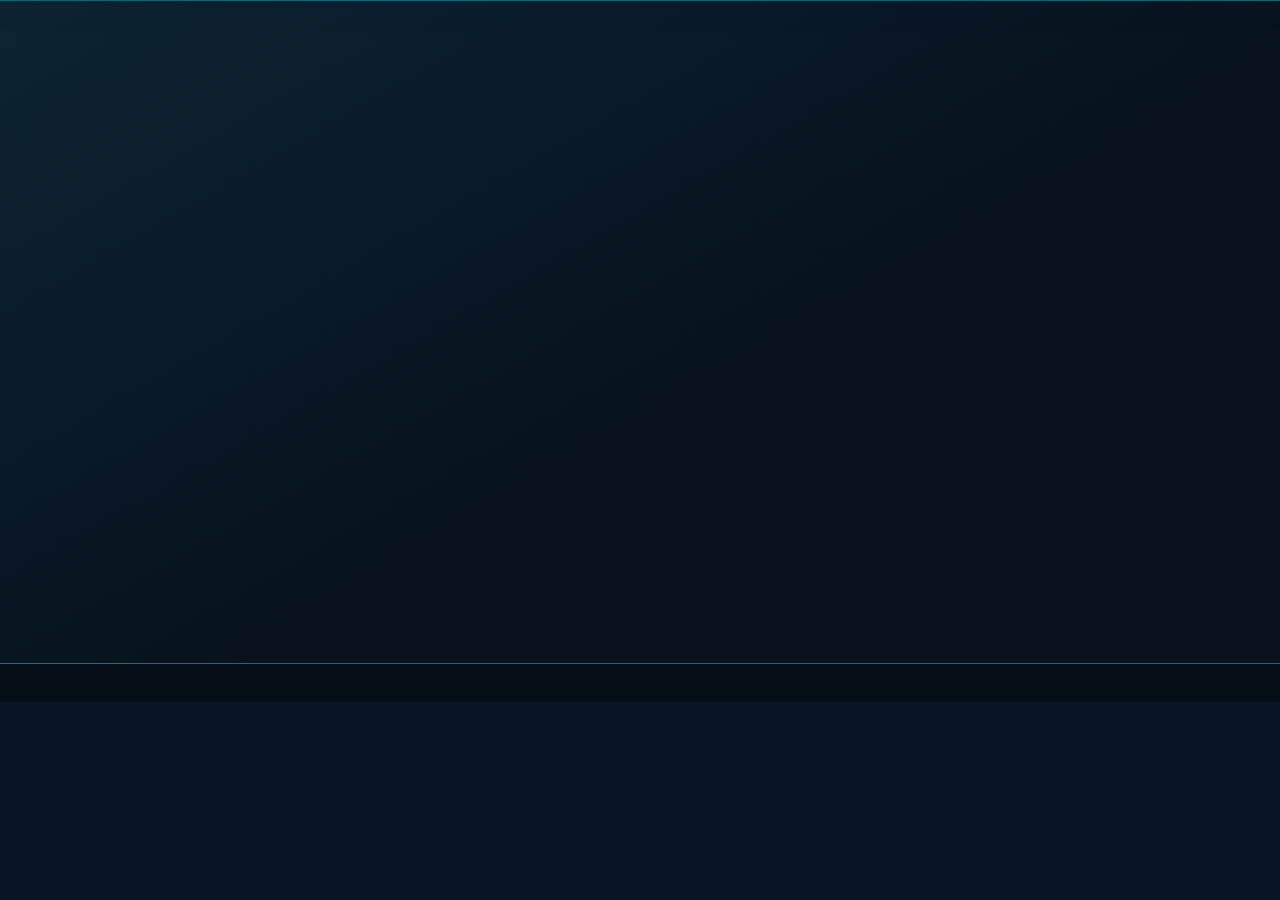
==== commit 4e04787f: "Add files via upload" ====
--- a/index.html
+++ b/index.html
@@ -1,115 +1,2 @@
 <!doctype html>
-<html lang="en">
-<head>
-  <meta charset="utf-8">
-  <meta name="viewport" content="width=device-width, initial-scale=1">
-  <meta name="theme-color" content="#080d1a">
-  <meta name="description" content="An interactive student-built comic and archive exploring documented human-made equipment left on the Moon and Mars.">
-  <title>After Mission | The Living Cosmic Comic</title>
-  <link rel="stylesheet" href="styles.css?v=20261022-neon-glyph-01">
-  <script src="app.js?v=20261022-neon-glyph-01" defer></script>
-</head>
-<body>
-  <a class="skip-link" href="#game">Skip to story</a>
-  <header class="site-header">
-    <a class="wordmark" href="./" aria-label="After Mission home"><span class="wordmark-mark" aria-hidden="true">A/M</span><span>AFTER<br><b>MISSION</b></span></a>
-    <div class="header-actions"><div class="header-note">A SPACE HERITAGE COMIC <span class="status-dot"></span> FIELD ARCHIVE 001</div><button id="open-archive" class="tour-launch" type="button">OPEN ARCHIVE ↗</button><button id="open-tour" class="tour-launch" type="button" aria-haspopup="dialog">? SITE TOUR</button></div>
-  </header>
-
-  <main id="game">
-    <section id="intro-scene" class="scene intro-scene" aria-labelledby="intro-title">
-      <div class="starfield" aria-hidden="true"></div>
-      <div class="intro-orbit orbit-one" aria-hidden="true"></div><div class="intro-orbit orbit-two" aria-hidden="true"></div>
-      <div class="distant-planet" aria-hidden="true"><img class="earth-hero-image" src="https://images-assets.nasa.gov/image/PIA18033/PIA18033~large.jpg" alt="" /></div>
-      <div class="intro-copy comic-intro">
-        <p class="eyebrow">MISSION LOG // ENTRY 001</p>
-        <div id="comic-panel" aria-live="polite" aria-atomic="true"><h1 id="intro-title">Some things<br>never come home.</h1><p id="comic-dialogue" class="intro-subtitle">The Moon: “Welcome to the neighborhood. Everything here has a story.”</p></div><div class="intro-actions"><button id="comic-prev" class="text-button" type="button" aria-label="Previous comic panel">← BACK</button><button id="comic-next" class="action-button" type="button">NEXT PANEL <span aria-hidden="true">→</span></button><button id="begin-mission" class="action-button hidden" type="button">Enter the museum <span aria-hidden="true">→</span></button><button id="skip-arrival" class="text-button" type="button">SKIP STORY ↗</button></div><p class="comic-count" id="comic-count">PANEL 1 / 3 · USE ← →</p>
-      </div>
-      <div class="comic-moon" aria-hidden="true"><span>THE ARCHIVIST</span></div><div class="comic-rover" aria-hidden="true"><i></i><i></i><b>FIELD NOTES!</b></div>
-      <div class="scene-coordinate">DEEP SPACE / ARRIVAL CONFIRMED</div>
-    </section>
-
-    <section id="guide-scene" class="scene guide-scene hidden" aria-labelledby="guide-heading">
-      <div class="starfield" aria-hidden="true"></div>
-      <div class="guide-stage">
-        <div class="scientist-portrait"><div class="portrait-frame"><img class="guide-portrait-image" src="https://i.pinimg.com/236x/c7/20/f9/c720f9f32ab20c87b6bb7a63071c1f69.jpg" alt="Portrait of Dr. Isa" loading="eager" referrerpolicy="no-referrer"></div><span class="portrait-caption">DR. ISA · FIELD SCIENTIST</span><span class="pixel-spark spark-one" aria-hidden="true">✦</span><span class="pixel-spark spark-two" aria-hidden="true">✧</span></div>
-        <div class="dialogue-panel">
-          <p class="eyebrow">MUSEUM GUIDE // DR. ISA</p>
-          <h2 id="guide-heading">Welcome, traveller.</h2>
-          <p id="dialogue-text" aria-live="polite">Hello, traveller. Welcome to the After Mission, a museum of human-made equipment left beyond Earth. Every object here has a story. Some completed their mission. Some stopped working. Each left a mark on the history of exploration.</p>
-          <button id="choose-destination" class="action-button" type="button">Choose your destination <span aria-hidden="true">→</span></button>
-        </div>
-      </div>
-      <p class="scene-coordinate">ARCHIVE ACCESS GRANTED / SELECT A WORLD</p>
-    </section>
-
-    <section id="destination-scene" class="scene destination-scene hidden" aria-labelledby="destination-heading">
-      <div class="starfield" aria-hidden="true"></div>
-      <div class="destination-heading">
-        <p class="eyebrow">TWO WORLDS. MANY STORIES.</p>
-        <h2 id="destination-heading">Where shall we begin?</h2>
-        <p>Choose a destination to explore documented traces of human exploration.</p>
-      </div>
-      <div class="destination-doors">
-        <button class="destination-card moon-card" data-world="moon" type="button">
-          <span class="door-symbol moon-symbol" aria-hidden="true"></span>
-          <span class="destination-name">THE MOON</span><span class="destination-detail">Quiet ground. Human footprints.</span><span class="door-enter">OPEN ARCHIVE ↗</span>
-        </button>
-        <button class="destination-card mars-card" data-world="mars" type="button">
-          <span class="door-symbol mars-symbol" aria-hidden="true"></span>
-          <span class="destination-name">MARS</span><span class="destination-detail">Robotic explorers. Red horizons.</span><span class="door-enter">OPEN ARCHIVE ↗</span>
-        </button>
-      </div>
-      <p class="scene-coordinate">SELECT A DOOR TO ENTER THE LANDSCAPE</p>
-    </section>
-
-    <section id="planet-scene" class="scene planet-scene hidden" aria-labelledby="planet-title">
-      <div class="space-sky"><div class="planet-disc" aria-hidden="true"></div><div class="sky-star star-a"></div><div class="sky-star star-b"></div><div class="sky-star star-c"></div><div class="sky-star star-d"></div></div>
-      <div class="planet-topbar">
-        <div class="planet-nav-actions"><button id="back-to-doors" class="text-button" type="button">← DESTINATIONS</button><button id="planet-top-archive" class="text-button" type="button">OPEN ARCHIVE ↗</button></div>
-        <div><p class="eyebrow">FIELD ARCHIVE</p><h2 id="planet-title">MARS</h2></div>
-        <p id="world-progress" class="world-progress">SECTOR 01 / 03</p>
-      </div>
-      <div id="landscape" class="landscape mars-terrain">
-        <div class="terrain-ridge ridge-back" aria-hidden="true"></div><div class="terrain-ridge ridge-front" aria-hidden="true"></div>
-        <div id="artifact-track" class="artifact-track" aria-label="Clickable artifacts"></div>
-      </div>
-      <button id="move-left" class="move-arrow move-left" type="button" aria-label="Explore previous section">←</button>
-      <button id="move-right" class="move-arrow move-right" type="button" aria-label="Explore next section">→</button>
-      <div class="landscape-footer"><a id="landscape-source" class="landscape-credit" href="https://science.nasa.gov/photojournal/perseverance-navcams-360-degree-panorama/" target="_blank" rel="noopener noreferrer">LANDSCAPE IMAGE: NASA / JPL-CALTECH ↗</a><button id="planet-open-archive" class="text-button" type="button">OPEN ARCHIVE ↗</button><span id="landscape-hint">SELECT AN OBJECT TO INVESTIGATE</span><span class="schematic-note">OBJECT MARKERS ARE SCHEMATIC · NOT TO SCALE</span><span class="landscape-controls-note">USE ARROWS OR KEYBOARD ← →</span><button id="back-from-exhibits" class="text-button back-exhibits" type="button">← BACK TO DESTINATIONS</button></div>
-      <div id="object-panel" class="object-panel hidden" role="dialog" aria-modal="true" aria-labelledby="object-name">
-        <button id="close-object" class="panel-close" type="button" aria-label="Close artifact details">×</button>
-        <p class="eyebrow" id="object-kicker">ARTIFACT RECORD</p>
-        <h3 id="object-name">Artifact name</h3>
-        <p id="object-mission" class="object-mission"></p>
-        <div class="object-tabs" role="tablist" aria-label="Artifact information">
-          <button class="object-tab active" data-tab="history" role="tab" aria-selected="true" type="button">History</button>
-          <button class="object-tab" data-tab="timeline" role="tab" aria-selected="false" type="button">Timeline</button>
-          <button class="object-tab" data-tab="purpose" role="tab" aria-selected="false" type="button">Purpose</button>
-          <button class="object-tab" data-tab="status" role="tab" aria-selected="false" type="button">Final status</button>
-        </div>
-        <div id="object-content" class="object-content" role="tabpanel" tabindex="0"></div>
-        <div class="source-area"><h4>PRIMARY SOURCES</h4><ul id="object-sources"></ul></div>
-        <p class="record-note">This is an evolving student research archive. Entries are added only when their claims and sources have been checked.</p>
-      </div>
-      <div id="guide-tip" class="guide-tip"><span class="guide-mini" aria-hidden="true">N</span><p><b>Dr. Isa</b><br><span id="guide-tip-text">Click an artifact to open its research record.</span></p></div>
-    </section>
-
-    <section id="archive-scene" class="scene archive-scene hidden" aria-labelledby="archive-heading"><div class="starfield" aria-hidden="true"></div><div class="archive-wrap"><div class="archive-topline"><button id="archive-back" class="text-button" type="button">← RETURN TO LAST SCENE</button><span id="archive-count" class="archive-count" aria-live="polite"></span></div><p class="eyebrow">THE AFTERMISSION COLLECTION / OPEN INDEX</p><h2 id="archive-heading">The things that stayed.</h2><p class="archive-intro">Browse documented mission hardware, instruments and traces across two worlds. Records distinguish planned discard from mission failure or uncertain status.</p><div class="archive-extras"><button id="open-game" class="action-button" type="button">PLAY ARTIFACT DETECTIVE →</button><button id="open-match-game" class="action-button" type="button">MISSION MATCH →</button><button id="open-timeline" class="text-button" type="button">YEAR INDEX ↗</button><button id="open-compare" class="text-button" type="button">COMPARE TWO OBJECTS ↗</button></div><label class="archive-search-label" for="archive-search">SEARCH THE COLLECTION</label><input id="archive-search" type="search" placeholder="Try Apollo, rover, lander…" autocomplete="off"><div class="archive-filter-row" role="group" aria-label="Filter archive by world"><button class="archive-filter active" type="button" data-filter="all" aria-pressed="true">ALL WORLDS</button><button class="archive-filter" type="button" data-filter="moon" aria-pressed="false">MOON</button><button class="archive-filter" type="button" data-filter="mars" aria-pressed="false">MARS</button><button class="archive-filter" type="button" data-filter="discovered" aria-pressed="false">MY DISCOVERIES</button></div><div class="archive-refine" aria-label="Refine collection"><label>MISSION / PROGRAMME<select id="archive-mission-filter"><option value="all">All missions</option></select></label><label>EQUIPMENT TYPE<select id="archive-kind-filter"><option value="all">All types</option><option value="rover">Rovers / aircraft</option><option value="lander">Landers / landing hardware</option><option value="instrument">Instruments / surface equipment</option></select></label><label>ERA<select id="archive-era-filter"><option value="all">All eras</option><option value="1960">1960–1979</option><option value="1980">1980–1999</option><option value="2000">2000–2019</option><option value="2020">2020–present</option></select></label><label>OUTCOME<select id="archive-status-filter"><option value="all">All outcomes</option><option value="planned">Planned discard / passive</option><option value="retired">Mission ended / retired</option><option value="uncertain">Uncertain / incomplete evidence</option><option value="impact">Impact / failed arrival</option></select></label></div><div class="archive-grid-wrap"><div id="archive-grid" class="archive-grid" aria-live="polite"></div></div><p id="archive-empty" class="archive-empty hidden">No records match that search. Try another name or clear the filters.</p><div class="archive-bottom-actions"><button id="archive-to-worlds" class="action-button" type="button">Return to the worlds →</button><button id="open-reflection" class="text-button" type="button">READ THE CLOSING NOTE ↗</button></div></div></section>
-    <section id="reflection-scene" class="scene reflection-scene hidden" aria-labelledby="reflection-heading"><div class="starfield" aria-hidden="true"></div><div class="reflection-orbit" aria-hidden="true"></div><div class="reflection-copy"><p class="eyebrow">FIELD NOTES / LAST ENTRY</p><h2 id="reflection-heading">A mission ends.<br><em>A trace remains.</em></h2><p>On the Moon and Mars, hardware becomes part of the landscape: a scientific instrument, a landing stage, a rover that can no longer answer. These objects are not all the same kind of “abandoned.” Some were left by design; some outlived their working lives; some ended in failure, and some locations remain uncertain.</p><p>Look closely and the archive becomes more than a list of machines. It is a record of engineering choices, scientific questions, risk, and the work it takes to reach another world.</p><p class="reflection-signoff">AFTERMISSION · AN INDEPENDENT STUDENT PROJECT BY TEAM PLATH</p><div class="reflection-actions"><button id="reflection-explore" class="action-button" type="button">Return to exploration →</button><button id="reflection-archive" class="text-button" type="button">REOPEN THE ARCHIVE ↗</button></div></div></section>
-  </main>
-
-  <section id="site-tour" class="tour-overlay hidden" role="dialog" aria-modal="true" aria-labelledby="tour-title" aria-describedby="tour-description">
-    <div class="tour-window">
-      <div class="tour-window-bar"><span>FIELD GUIDE.EXE</span><button id="close-tour" type="button" aria-label="Close site tour">×</button></div>
-      <div class="tour-content"><p class="eyebrow" id="tour-step-label">WELCOME / 01</p><h2 id="tour-title">Your mission starts here.</h2><p id="tour-description">A tiny guide to finding your way around this space-heritage archive.</p><div class="tour-progress" aria-label="Tour progress"><span class="tour-progress-fill" id="tour-progress-fill"></span></div><div class="tour-controls"><button id="tour-skip" class="text-button" type="button">SKIP TOUR</button><div><button id="tour-back" class="text-button" type="button">← BACK</button> <button id="tour-next" class="action-button" type="button">NEXT →</button></div></div></div>
-    </div>
-  </section>
-  <section id="learning-lab" class="learning-lab hidden" role="dialog" aria-modal="true" aria-labelledby="lab-title"><div class="lab-card"><button id="close-lab" class="panel-close" type="button" aria-label="Close learning tool">×</button><p class="eyebrow" id="lab-kicker">OPTIONAL FIELD ACTIVITY</p><h2 id="lab-title">Artifact Detective</h2><div id="lab-content"></div></div></section>
-  <footer class="site-footer">
-    <span>INDEPENDENT STUDENT PROJECT · NOT AFFILIATED WITH OR ENDORSED BY NASA</span>
-    <nav aria-label="Legal"><a href="privacy.html">Privacy policy</a><a href="terms.html">Terms and conditions</a><a href="https://www.nasa.gov/" target="_blank" rel="noopener noreferrer">NASA.gov ↗</a></nav>
-  </footer>
-  <noscript><p class="noscript">This interactive museum requires JavaScript to run. Enable JavaScript to explore the archive.</p></noscript>
-</body>
-</html>
+<html lang="en"><head><meta charset="utf-8"><meta name="viewport" content="width=device-width,initial-scale=1"><meta name="theme-color" content="#111a36"><meta name="description" content="Comic-style stories about real space hardware left behind on the Moon, Mars, and beyond."><title>Abandoned but Not Forgotten!</title><link rel="stylesheet" href="styles.css"><script type="module" src="js/app.js"></script></head><body data-page="home"><a class="skip-link" href="#main">Skip to story</a><header id="site-header"></header><main id="main" tabindex="-1"></main><footer id="site-footer"></footer></body></html>
--- a/styles.css
+++ b/styles.css
@@ -1,1446 +1,178 @@
-:root{color-scheme:dark;--ink:#080d1a;--ink-2:#10192a;--paper:#f3ead7;--muted:#a9b6c8;--line:#39465b;--rust:#c75e3b;--rust-light:#f1a16f;--cyan:#79d5d1;--moon:#c9ced8;--font:Arial,Helvetica,sans-serif}*{box-sizing:border-box}html{background:var(--ink);scroll-behavior:smooth}body{margin:0;background:var(--ink);color:var(--paper);font-family:var(--font);font-size:16px;line-height:1.5}button,a{font:inherit}button{color:inherit}.skip-link{position:absolute;left:-999px;top:0;background:var(--paper);color:var(--ink);padding:.75rem;z-index:50}.skip-link:focus{left:1rem;top:1rem}.site-header{height:76px;padding:0 clamp(18px,5vw,72px);display:flex;align-items:center;justify-content:space-between;border-bottom:1px solid #253044;background:#080d1a;position:relative;z-index:5}.wordmark{display:flex;align-items:center;gap:12px;color:var(--paper);text-decoration:none;font-size:10px;line-height:1.2;letter-spacing:.15em}.wordmark b{font-size:11px}.wordmark-mark{display:grid;place-items:center;width:38px;height:38px;border:1px solid var(--rust-light);color:var(--rust-light);font-weight:800;font-size:12px;letter-spacing:-.08em}.header-note,.scene-coordinate,.landscape-footer,.world-progress{font-size:10px;letter-spacing:.16em;color:var(--muted)}.status-dot{display:inline-block;width:6px;height:6px;margin:0 8px 1px;background:var(--cyan);border-radius:50%}.scene{position:relative;min-height:min(760px,calc(100svh - 136px));overflow:hidden;background:#090e1d}.hidden{display:none!important}.starfield,.space-sky{position:absolute;inset:0;background-image:radial-gradient(circle at 12% 19%,#d9e8ff 0 1px,transparent 1.7px),radial-gradient(circle at 38% 12%,#9ab4d8 0 1px,transparent 1.7px),radial-gradient(circle at 77% 17%,#e5d8b9 0 1px,transparent 1.7px),radial-gradient(circle at 89% 43%,#d9e8ff 0 1px,transparent 1.7px),radial-gradient(circle at 60% 31%,#d9e8ff 0 1px,transparent 1.7px),radial-gradient(circle at 22% 65%,#9ab4d8 0 1px,transparent 1.7px),radial-gradient(circle at 48% 78%,#d9e8ff 0 1px,transparent 1.7px),radial-gradient(circle at 92% 83%,#d9e8ff 0 1px,transparent 1.7px);background-size:100% 100%}.intro-scene{min-height:650px;background:linear-gradient(180deg,#080d1a 0%,#101c32 70%,#18263a 100%)}.intro-copy{position:absolute;left:clamp(24px,9vw,140px);top:16%;z-index:2;max-width:500px}.eyebrow{font-size:10px;font-weight:700;letter-spacing:.18em;color:var(--cyan);margin:0 0 14px}.intro-copy h1{font-size:clamp(42px,7vw,88px);line-height:.98;letter-spacing:-.065em;margin:0 0 20px;max-width:520px}.intro-subtitle{max-width:360px;color:#c2cada;margin:0 0 26px}.action-button{display:inline-flex;align-items:center;justify-content:space-between;gap:34px;min-height:48px;padding:0 17px;border:1px solid var(--rust-light);background:var(--rust);color:#fff5e7;font-size:12px;font-weight:700;letter-spacing:.03em;cursor:pointer;transition:background .15s,color .15s}.action-button:hover,.action-button:focus-visible{background:var(--rust-light);color:#15121a}.action-button span{font-size:20px}.scene-coordinate{position:absolute;left:clamp(24px,5vw,72px);bottom:22px}.distant-planet{position:absolute;width:min(48vw,570px);aspect-ratio:1;right:6%;top:8%;border-radius:50%;background:radial-gradient(circle at 30% 28%,#7c8ca0,#36445c 48%,#151f34 76%);box-shadow:inset -35px -25px 70px #060a13,0 0 100px #25395866;opacity:.8}.distant-planet span{position:absolute;inset:18%;border:1px solid #a8b7c322;border-radius:50%;transform:rotate(-22deg) scaleY(.28)}.intro-orbit{position:absolute;right:0;top:23%;width:65%;height:45%;border:1px solid #8ba2c122;border-radius:50%;transform:rotate(-22deg)}.orbit-two{right:7%;top:30%;width:56%;height:35%;transform:rotate(22deg)}.landing-ship{position:absolute;z-index:1;right:22%;bottom:19%;width:180px;height:200px;transform:scale(.9)}.ship-top{position:absolute;left:62px;top:5px;width:56px;height:44px;background:#aebbc7;border:3px solid #29364a;clip-path:polygon(50% 0,100% 80%,80% 100%,20% 100%,0 80%)}.ship-window{position:absolute;z-index:2;left:79px;top:20px;width:21px;height:18px;background:#27495c;border:2px solid #d5c9a7;clip-path:polygon(50% 0,100% 80%,0 80%)}.ship-body{position:absolute;left:43px;top:43px;width:96px;height:80px;background:#d7d1bc;border:3px solid #28364a;clip-path:polygon(16% 0,84% 0,100% 80%,78% 100%,22% 100%,0 80%)}.ship-leg{position:absolute;top:112px;width:7px;height:55px;background:#9ca9b8;border:2px solid #28364a}.leg-left{left:56px;transform:rotate(24deg)}.leg-right{right:55px;transform:rotate(-24deg)}.ship-foot{position:absolute;top:158px;width:45px;height:6px;background:#b6c1ca;border:2px solid #28364a}.foot-left{left:25px;transform:rotate(-12deg)}.foot-right{right:25px;transform:rotate(12deg)}.landing-dust{position:absolute;bottom:5px;width:78px;height:22px;border-top:2px solid #d2a98766;border-radius:50%}.dust-left{left:0;transform:rotate(-9deg)}.dust-right{right:0;transform:rotate(9deg)}.guide-scene{min-height:650px;background:linear-gradient(180deg,#090e1d,#142139)}.guide-stage{position:relative;z-index:1;min-height:600px;display:flex;align-items:center;justify-content:center;gap:clamp(28px,7vw,100px);padding:70px 8%}.scientist{position:relative;width:190px;height:290px;flex:0 0 190px}.scientist-head{position:absolute;z-index:2;left:47px;top:28px;width:98px;height:103px;background:#e9b990;border:3px solid #1c2a40;border-radius:43% 43% 47% 47%}.scientist-hair{position:absolute;z-index:3;left:43px;top:18px;width:106px;height:49px;background:#4a2c2c;border:3px solid #1c2a40;border-radius:48% 50% 20% 20%;clip-path:polygon(0 0,100% 0,95% 70%,75% 100%,65% 52%,50% 80%,37% 49%,20% 100%,5% 75%)}.scientist-eye{position:absolute;top:49px;width:7px;height:9px;background:#1d2638;border-radius:50%}.eye-left{left:24px}.eye-right{right:24px}.scientist-smile{position:absolute;left:38px;top:70px;width:22px;height:10px;border-bottom:2px solid #8e4e4d;border-radius:0 0 50% 50%}.scientist-neck{position:absolute;z-index:1;left:83px;top:120px;width:28px;height:28px;background:#e9b990;border:3px solid #1c2a40}.scientist-coat{position:absolute;left:24px;top:139px;width:146px;height:145px;background:#d9e0df;border:3px solid #1c2a40;clip-path:polygon(24% 0,76% 0,100% 100%,0 100%)}.scientist-shirt{position:absolute;z-index:2;left:76px;top:142px;width:38px;height:100px;background:#4d7785;clip-path:polygon(0 0,100% 0,65% 100%,35% 100%)}.scientist-arm{position:absolute;z-index:3;top:151px;width:29px;height:104px;background:#e9b990;border:3px solid #1c2a40;border-radius:15px}.arm-left{left:23px;transform:rotate(12deg)}.arm-right{right:10px;transform:rotate(-29deg)}.scientist-badge{position:absolute;z-index:4;top:174px;left:118px;padding:2px 5px;background:var(--rust);border:1px solid #26354a;color:#fff;font-size:10px}.dialogue-panel{width:min(510px,100%);padding:clamp(22px,4vw,42px);border:1px solid #58657a;background:#10192a;box-shadow:9px 9px 0 #050914}.dialogue-panel h2,.destination-heading h2{font-size:clamp(30px,4vw,48px);letter-spacing:-.045em;line-height:1.05;margin:0 0 16px}.dialogue-panel>p:not(.eyebrow){color:#c5cede;max-width:430px;margin:0 0 25px}.destination-scene{min-height:650px;padding:80px 7% 70px;background:linear-gradient(180deg,#090e1d,#121c2f)}.destination-heading{text-align:center;position:relative;z-index:1}.destination-heading>p:last-child{color:var(--muted)}.destination-doors{position:relative;z-index:1;display:grid;grid-template-columns:repeat(2,minmax(0,330px));justify-content:center;gap:24px;margin:48px auto 30px}.destination-card{min-height:310px;text-align:left;display:flex;flex-direction:column;align-items:flex-start;justify-content:flex-end;gap:9px;padding:26px;border:1px solid #657083;background:#111c2c;position:relative;overflow:hidden;cursor:pointer;transition:transform .16s,border-color .16s}.destination-card:hover,.destination-card:focus-visible{transform:translateY(-4px);border-color:var(--rust-light)}.moon-card{background:linear-gradient(180deg,#202b3b,#111927)}.mars-card{background:linear-gradient(180deg,#38251f,#1a1922)}.door-symbol{position:absolute;top:25px;right:28px;width:135px;height:135px;border-radius:50%;opacity:.9}.moon-symbol{background:radial-gradient(circle at 32% 28%,#f2eee2,#a5adbb 54%,#626e80);box-shadow:inset -14px -10px 22px #242e40}.mars-symbol{background:radial-gradient(circle at 30% 25%,#efad7a,#bd5c3a 48%,#642f2a);box-shadow:inset -14px -10px 22px #24171d}.destination-name{font-size:28px;font-weight:800;letter-spacing:-.04em}.destination-detail{color:#c1cada;font-size:13px}.door-enter{font-size:10px;letter-spacing:.14em;color:var(--cyan);margin-top:10px}.planet-scene{min-height:650px;height:calc(100svh - 136px);background:#080d1a}.space-sky{height:70%;background-color:#080d1a}.planet-disc{position:absolute;right:8%;top:9%;width:220px;height:220px;border-radius:50%;background:radial-gradient(circle at 30% 25%,#d38a64,#8c4736 60%,#412932);box-shadow:inset -25px -20px 50px #090d1a,0 0 80px #a6573540}.moon-terrain .planet-disc{background:radial-gradient(circle at 30% 25%,#d9dce0,#818b9b 60%,#343e50)}.sky-star{position:absolute;width:3px;height:3px;background:#e8e8db}.star-a{top:22%;left:17%}.star-b{top:34%;left:62%}.star-c{top:17%;left:78%}.star-d{top:47%;left:33%}.planet-topbar{position:absolute;z-index:4;left:0;right:0;top:0;display:flex;align-items:center;justify-content:space-between;padding:18px 28px;background:linear-gradient(180deg,#080d1aef,#080d1a00)}.planet-topbar h2{font-size:21px;letter-spacing:.12em;margin:-10px 0 0}.planet-topbar .eyebrow{font-size:9px;margin:0 0 8px}.text-button{border:1px solid #59667a;background:#10192a;padding:9px 12px;font-size:10px;letter-spacing:.1em;cursor:pointer}.text-button:hover{border-color:var(--rust-light)}.world-progress{white-space:nowrap}.landscape{position:absolute;inset:0;overflow:hidden}.terrain-ridge{position:absolute;left:-10%;width:120%;pointer-events:none}.ridge-back{height:32%;bottom:18%;background:#57372f;clip-path:polygon(0 72%,10% 50%,20% 67%,32% 22%,42% 61%,53% 39%,64% 65%,77% 26%,88% 59%,100% 37%,100% 100%,0 100%);opacity:.85}.ridge-front{height:33%;bottom:0;background:#9d4b35;clip-path:polygon(0 34%,15% 19%,28% 41%,39% 13%,54% 35%,68% 18%,81% 38%,92% 12%,100% 30%,100% 100%,0 100%)}.moon-terrain .ridge-back{background:#39465a}.moon-terrain .ridge-front{background:#707b8a}.artifact-track{position:absolute;left:0;right:auto;bottom:13%;height:34%;min-width:100%;width:max-content;display:flex;align-items:flex-end;justify-content:flex-start;gap:clamp(120px,25vw,320px);padding:0 12vw;transition:transform .4s ease;z-index:2}.artifact-marker{position:relative;flex:0 0 120px;width:120px;height:150px;background:transparent;border:0;cursor:pointer;display:flex;flex-direction:column;align-items:center;justify-content:flex-end;gap:8px}.artifact-marker:hover .artifact-drawing,.artifact-marker:focus-visible .artifact-drawing{filter:brightness(1.25);transform:translateY(-5px)}.artifact-drawing{position:relative;display:block;width:100px;height:104px;transition:transform .16s,filter .16s}.artifact-label{max-width:150px;font-size:11px;font-weight:700;letter-spacing:.02em;color:#fff2df;background:#141725d9;border:1px solid #f0d3ad70;padding:4px 7px;text-align:center}.rover-drawing:before{content:"";position:absolute;left:13px;bottom:14px;width:75px;height:30px;background:#d0bda0;border:3px solid #283144;clip-path:polygon(8% 0,88% 0,100% 75%,0 75%)}.rover-drawing:after{content:"";position:absolute;left:28px;bottom:4px;width:15px;height:15px;border:4px solid #1c273a;border-radius:50%;box-shadow:37px 0 0 -4px #1c273a,37px 0 0 0 #1c273a}.rover-mast{position:absolute;left:49px;bottom:42px;width:6px;height:38px;background:#c9bca0;border:2px solid #283144}.rover-camera{position:absolute;left:39px;bottom:75px;width:27px;height:18px;background:#789da9;border:3px solid #283144}.lander-drawing:before{content:"";position:absolute;left:23px;top:25px;width:55px;height:56px;background:#c4bca9;border:3px solid #283144;clip-path:polygon(12% 0,88% 0,100% 68%,75% 100%,25% 100%,0 68%)}.lander-drawing:after{content:"";position:absolute;left:12px;top:73px;width:80px;height:8px;background:#b5ad9e;border:2px solid #283144;box-shadow:13px 16px 0 -2px #283144,49px 16px 0 -2px #283144}.lander-antenna{position:absolute;left:48px;top:2px;width:4px;height:33px;background:#d0c8b8}.lander-antenna:after{content:"";position:absolute;left:-7px;top:0;width:17px;height:10px;border:2px solid #d0c8b8;border-radius:50%}.instrument-drawing:before{content:"";position:absolute;left:27px;top:28px;width:48px;height:60px;background:#d0bda0;border:3px solid #283144;transform:skew(-7deg)}.instrument-drawing:after{content:"";position:absolute;left:15px;top:42px;width:72px;height:12px;background:#667d8d;border:3px solid #283144;box-shadow:0 31px 0 -3px #bcae94}.instrument-top{position:absolute;left:34px;top:16px;width:37px;height:25px;background:#819da6;border:3px solid #283144}.move-arrow{position:absolute;z-index:5;top:54%;width:45px;height:56px;border:1px solid #d4c5ab;background:#111827df;color:#fff0d9;font-size:28px;cursor:pointer}.move-arrow:hover,.move-arrow:focus-visible{background:var(--rust);border-color:var(--rust-light)}.move-left{left:16px}.move-right{right:16px}.landscape-footer{position:absolute;z-index:4;bottom:0;left:0;right:0;padding:14px 26px;background:#080d1ae8;display:flex;justify-content:space-between}.object-panel{position:absolute;z-index:10;top:50%;left:50%;transform:translate(-50%,-50%);width:min(570px,calc(100% - 34px));max-height:84%;overflow:auto;background:#101827;border:1px solid #758094;box-shadow:12px 12px 0 #050914;padding:clamp(20px,4vw,34px)}.panel-close{position:absolute;right:15px;top:10px;background:none;border:0;font-size:29px;cursor:pointer;color:var(--paper)}.object-panel h3{font-size:clamp(27px,4vw,39px);letter-spacing:-.04em;margin:0}.object-mission{color:var(--muted);font-size:13px;margin:4px 0 20px}.object-tabs{display:flex;flex-wrap:wrap;border-bottom:1px solid #465267;gap:2px}.object-tab{padding:10px 12px;border:0;border-bottom:2px solid transparent;background:transparent;color:#b7c2d2;font-size:12px;cursor:pointer}.object-tab.active{border-bottom-color:var(--rust-light);color:#fff0dc}.object-content{padding:20px 0;min-height:100px;color:#d8dfeb;font-size:14px}.object-content p{margin:0 0 12px}.object-content .data-label{display:block;color:var(--cyan);font-size:10px;letter-spacing:.12em;margin-bottom:5px}.source-area{border-top:1px solid #39465b;padding-top:14px}.source-area h4{font-size:10px;letter-spacing:.16em;color:var(--cyan);margin:0 0 7px}.source-area ul{padding-left:18px;margin:0}.source-area li{font-size:12px;margin:6px 0}.source-area a{color:#f1b98e;text-underline-offset:3px}.record-note{font-size:10px;color:#8f9db2;margin:17px 0 0}.guide-tip{position:absolute;z-index:5;bottom:55px;left:24px;display:flex;gap:10px;align-items:center;max-width:260px;padding:10px 13px;background:#111827e8;border:1px solid #59667a}.guide-mini{display:grid;place-items:center;width:29px;height:29px;background:var(--rust);color:white;font-weight:800}.guide-tip p{font-size:11px;margin:0;color:#c5cede}.guide-tip b{color:#fff0dc}.site-footer{display:flex;align-items:center;justify-content:space-between;gap:20px;padding:22px clamp(18px,5vw,72px);background:#080d1a;color:#8491a5;font-size:9px;letter-spacing:.06em}.site-footer nav{display:flex;gap:18px;flex-wrap:wrap}.site-footer a{color:#c4cede;text-decoration:none}.site-footer a:hover{text-decoration:underline;text-underline-offset:4px}.noscript{padding:20px;color:#fff;background:#7b332a}@media(min-width:1000px){.artifact-track{gap:14vw}.planet-disc{width:280px;height:280px}}@media(max-width:700px){.site-header{height:66px}.header-note{font-size:8px;max-width:140px;text-align:right;line-height:1.6}.scene{min-height:calc(100svh - 130px)}.intro-scene{min-height:650px}.intro-copy{top:12%;left:24px;right:24px}.intro-copy h1{font-size:clamp(45px,13vw,70px)}.distant-planet{width:72vw;right:-5%;top:44%;opacity:.65}.landing-ship{right:23%;bottom:8%;transform:scale(.72)}.guide-stage{padding:40px 22px;min-height:calc(100svh - 160px);flex-direction:column;gap:12px}.scientist{transform:scale(.68);transform-origin:bottom center;height:205px;margin-top:-15px;margin-bottom:-15px}.dialogue-panel{padding:22px}.destination-scene{padding:65px 20px 70px}.destination-doors{grid-template-columns:1fr;gap:14px;margin-top:28px}.destination-card{min-height:210px;padding:20px}.door-symbol{width:95px;height:95px;top:17px;right:20px}.destination-name{font-size:23px}.planet-topbar{padding:15px 14px}.planet-topbar h2{font-size:17px}.planet-topbar .eyebrow{font-size:8px}.text-button{padding:8px;font-size:9px}.world-progress{font-size:8px;max-width:85px;text-align:right}.planet-disc{width:155px;height:155px;right:-2%;top:15%}.artifact-track{padding:0 23vw;gap:35vw;justify-content:flex-start}.artifact-marker{flex-basis:100px;width:100px}.move-left{left:8px}.move-right{right:8px}.move-arrow{width:38px;height:48px}.landscape-footer{padding:12px;font-size:8px;gap:10px}.landscape-footer span:last-child{max-width:130px;text-align:right}.guide-tip{left:12px;bottom:48px;max-width:215px}.object-panel{max-height:80%;padding:20px}.object-tab{padding:9px 8px;font-size:11px}.site-footer{align-items:flex-start;flex-direction:column;line-height:1.7}.site-footer nav{gap:15px}}@media(prefers-reduced-motion:reduce){*,*::before,*::after{scroll-behavior:auto!important;transition:none!important;animation:none!important}}.legal-page{position:relative;max-width:850px;min-height:calc(100svh - 160px);margin:0 auto;padding:clamp(38px,7vw,82px) clamp(22px,5vw,48px) 70px;background:#0b1220}.legal-page h1{font-size:clamp(38px,6vw,64px);letter-spacing:-.055em;line-height:1.05;margin:0 0 12px}.legal-page h2{font-size:21px;letter-spacing:-.025em;margin:32px 0 8px}.legal-page p{max-width:720px;color:#c7d0df}.legal-page a{color:#f1b98e;text-underline-offset:3px}.legal-updated{font-size:12px;color:#93a2b7!important;margin-bottom:30px}.legal-warning{margin-top:34px;padding:16px;border-left:3px solid var(--rust-light);background:#211a1b;color:#f0c5a9!important;font-size:12px;letter-spacing:.025em}.site-footer{position:relative}
-/* RETRO PIXEL ARCHIVE — cinematic motion, tactile panels, and Dr. Nova's portrait */
-:root{--ink:#09071d;--ink-2:#171033;--paper:#fff0fb;--muted:#bdb1e4;--line:#5c4b9a;--rust:#f05a9d;--rust-light:#ffb0d7;--cyan:#6df7ee;--font:"Courier New",monospace}
-body{background:#09071d;color:var(--paper);font-family:var(--font);image-rendering:pixelated}
-.site-header{background:#100b2b;border-bottom:3px solid #5a3f90;box-shadow:0 4px 0 #050414}
-.wordmark-mark{border:2px solid #ff80c4;background:#2b1550;color:#6df7ee;box-shadow:3px 3px 0 #050414}
-.wordmark,.header-note,.scene-coordinate,.landscape-footer,.world-progress,.eyebrow{font-family:var(--font);text-transform:uppercase}
-.header-actions{display:flex;align-items:center;gap:18px}
-.tour-launch{background:#241447;border:2px solid var(--cyan);color:var(--cyan);padding:9px 12px;font-size:10px;letter-spacing:.08em;box-shadow:3px 3px 0 #050414;cursor:pointer}
-.tour-launch:hover,.tour-launch:focus-visible{background:var(--cyan);color:#100b2b}
-.scene{border-bottom:3px solid #5c3e91}
-.intro-scene{background:linear-gradient(180deg,#09071d 0%,#201048 57%,#5b286d 100%);isolation:isolate}
-.intro-scene:after{content:"";position:absolute;inset:auto 0 0;height:23%;z-index:0;background:linear-gradient(180deg,transparent,#f05a9d24),repeating-linear-gradient(90deg,#f05a9d18 0 1px,transparent 1px 44px),repeating-linear-gradient(0deg,#f05a9d18 0 1px,transparent 1px 32px);mask-image:linear-gradient(transparent,#000)}
-.starfield{animation:star-drift 38s linear infinite;background-size:100% 100%,100% 100%,100% 100%,100% 100%,100% 100%,100% 100%,100% 100%,100% 100%}
-.intro-copy{animation:scene-enter .9s cubic-bezier(.2,.8,.2,1) both}
-.intro-copy h1{color:#fff0fb;text-shadow:4px 4px 0 #a62f94,7px 7px 0 #211043}
-.eyebrow{color:var(--cyan);text-shadow:0 0 12px #6df7ee35}
-.distant-planet{background:radial-gradient(circle at 28% 25%,#ffb2d6,#b34b9d 35%,#54377f 68%,#1b1744 80%);box-shadow:inset -35px -25px 70px #060415,0 0 80px #f05a9d55;animation:planet-float 8s ease-in-out infinite}
-.intro-orbit{border:2px dotted #ffb0d766;animation:orbit-drift 22s linear infinite}
-.orbit-two{animation-direction:reverse}
-.landing-ship{filter:drop-shadow(0 0 14px #6df7ee60);animation:lander-descend 2.8s cubic-bezier(.2,.7,.2,1) both}
-.landing-dust{animation:dust-pulse 2s ease-in-out infinite alternate}
-.action-button{border:2px solid #ffc0df;background:#f05a9d;color:#1c0c37;box-shadow:4px 4px 0 #050414;font-family:var(--font);text-transform:uppercase}
-.action-button:hover,.action-button:focus-visible{background:#6df7ee;border-color:#c0fffa;color:#100b2b;transform:translate(-1px,-1px);box-shadow:5px 5px 0 #050414}
-.guide-scene{background:linear-gradient(180deg,#110b2c,#241047 68%,#401b62)}
-.guide-stage{gap:clamp(28px,7vw,90px)}
-.scientist-portrait{position:relative;flex:0 0 min(34vw,310px);width:min(34vw,310px);display:flex;flex-direction:column;align-items:center;gap:12px;animation:portrait-pop .65s steps(5,end) both}
-.portrait-frame{width:100%;aspect-ratio:4/5;padding:9px;background:#241447;border:3px solid #6df7ee;box-shadow:8px 8px 0 #09071d,12px 12px 0 #f05a9d;overflow:hidden}
-.scientist-avatar{display:block;width:100%;height:100%;object-fit:cover;image-rendering:auto;border:2px solid #ffb0d7;filter:saturate(1.08) contrast(1.04)}
-.portrait-caption{padding:6px 8px;background:#f05a9d;color:#180b35;border:2px solid #ffb0d7;font-size:10px;font-weight:bold;letter-spacing:.08em;box-shadow:3px 3px 0 #09071d}
-.pixel-spark{position:absolute;color:var(--cyan);font-size:32px;text-shadow:2px 2px #f05a9d;animation:sparkle 1.8s steps(2,end) infinite}
-.spark-one{top:7%;right:-3%}.spark-two{bottom:18%;left:-7%;animation-delay:.6s}
-.dialogue-panel,.object-panel,.tour-window{border:3px solid #8e6acb;background:#170f35;box-shadow:7px 7px 0 #09071d,10px 10px 0 #f05a9d}
-.dialogue-panel h2,.destination-heading h2{color:#fff0fb;text-shadow:3px 3px 0 #a62f94}
-.dialogue-panel>p:not(.eyebrow){color:#d8c9f7}
-.destination-scene{background:linear-gradient(180deg,#0b0821,#251045)}
-.destination-card{border:3px solid #7555ac;box-shadow:5px 5px 0 #09071d;image-rendering:pixelated}
-.destination-card:hover,.destination-card:focus-visible{transform:translate(-2px,-3px);border-color:var(--cyan);box-shadow:8px 8px 0 #f05a9d}
-.moon-card{background:linear-gradient(180deg,#30224f,#17112e)}.mars-card{background:linear-gradient(180deg,#612b69,#211039)}
-.door-enter{color:var(--cyan)}
-.planet-scene{background:#0b0821}
-.planet-topbar{background:linear-gradient(180deg,#0b0821f2,#0b082100)}
-.text-button{border:2px solid #7555ac;background:#21133f;color:#fff0fb;box-shadow:3px 3px 0 #050414;font-family:var(--font)}
-.text-button:hover,.text-button:focus-visible{border-color:var(--cyan);color:var(--cyan)}
-.ridge-back{background:#572d72}.ridge-front{background:#a63e82}
-.moon-terrain .ridge-back{background:#39365e}.moon-terrain .ridge-front{background:#7770a8}
-.artifact-track{gap:clamp(120px,25vw,320px)}
-.artifact-label{background:#1a1038;border:2px solid #ffb0d7;color:#fff0fb;box-shadow:3px 3px 0 #09071d;font-family:var(--font)}
-.artifact-marker:focus-visible .artifact-label{border-color:var(--cyan)}
-.move-arrow{border:2px solid var(--cyan);background:#1a1038;box-shadow:4px 4px 0 #09071d;color:var(--cyan)}
-.move-arrow:hover,.move-arrow:focus-visible{background:#f05a9d;color:#170f35;border-color:#ffb0d7}
-.landscape-footer{background:#100b2bf2;border-top:2px solid #5c3e91}
-.object-panel{border-color:#ffb0d7}
-.object-tab.active{border-bottom-color:var(--cyan);color:var(--cyan)}
-.source-area a,.legal-page a{color:#ffb0d7}
-.guide-tip{background:#170f35;border:2px solid #7555ac;box-shadow:4px 4px 0 #09071d}
-.guide-mini{background:#f05a9d;color:#170f35;border:2px solid #ffb0d7}
-.site-footer{background:#100b2b;border-top:3px solid #5a3f90;color:#bdb1e4}
-.site-footer a{color:#ffb0d7}
-.tour-overlay{position:fixed;z-index:100;inset:0;display:grid;place-items:center;padding:20px;background:#08051bdc;backdrop-filter:blur(5px);animation:fade-in .18s ease-out}
-.tour-window{width:min(560px,100%);overflow:hidden}
-.tour-window-bar{display:flex;align-items:center;justify-content:space-between;padding:11px 16px;background:#2a1550;border-bottom:2px solid #8e6acb;color:var(--cyan);font-size:10px;letter-spacing:.12em}
-.tour-window-bar button{border:0;background:transparent;color:#fff0fb;font-size:24px;cursor:pointer}
-.tour-content{padding:clamp(22px,5vw,38px)}
-.tour-content h2{font-size:clamp(28px,5vw,42px);line-height:1.05;margin:0 0 14px;text-shadow:3px 3px 0 #a62f94}
-.tour-content>p:not(.eyebrow){color:#d8c9f7;min-height:70px}
-.tour-progress{height:9px;border:2px solid #7555ac;background:#0a071d;margin:24px 0}
-.tour-progress-fill{display:block;width:25%;height:100%;background:repeating-linear-gradient(90deg,#6df7ee 0 9px,#4ad7cf 9px 12px);transition:width .2s steps(4,end)}
-.tour-controls{display:flex;justify-content:space-between;align-items:center;gap:12px;flex-wrap:wrap}
-.tour-controls .action-button{min-height:40px;gap:10px;padding:0 12px}
-button:focus-visible,a:focus-visible{outline:3px solid #6df7ee;outline-offset:4px}
-@keyframes scene-enter{from{opacity:0;transform:translateY(20px)}to{opacity:1;transform:translateY(0)}}
-@keyframes lander-descend{0%{opacity:0;transform:translateY(-130px) scale(.72)}65%{opacity:1;transform:translateY(12px) scale(.92)}80%{transform:translateY(-5px) scale(.9)}100%{transform:translateY(0) scale(.9)}}
-@keyframes planet-float{0%,100%{transform:translateY(0)}50%{transform:translateY(-12px)}}
-@keyframes orbit-drift{from{transform:rotate(-22deg)}to{transform:rotate(338deg)}}
-@keyframes star-drift{from{background-position:0 0}to{background-position:120px 80px}}
-@keyframes dust-pulse{from{opacity:.35;transform:scaleX(.85)}to{opacity:.85;transform:scaleX(1.12)}}
-@keyframes portrait-pop{from{opacity:0;transform:translateY(15px) scale(.94)}to{opacity:1;transform:translateY(0) scale(1)}}
-@keyframes sparkle{0%,100%{opacity:.45;transform:scale(.8)}50%{opacity:1;transform:scale(1.12)}}
-@keyframes fade-in{from{opacity:0}to{opacity:1}}
-@media(max-width:700px){.header-actions{gap:7px}.header-note{max-width:110px}.tour-launch{padding:7px;font-size:8px}.guide-stage{gap:18px}.scientist-portrait{flex:0 0 auto;width:min(47vw,210px)}.portrait-frame{padding:5px}.portrait-caption{font-size:8px}.pixel-spark{font-size:24px}.tour-controls{align-items:stretch}.tour-controls>div{display:flex;gap:7px}.tour-controls .text-button{padding:8px}.tour-controls .action-button{font-size:9px}}
-@media(prefers-reduced-motion:reduce){.starfield,.distant-planet,.intro-orbit,.landing-ship,.landing-dust,.intro-copy,.scientist-portrait,.pixel-spark{animation:none!important}}
-
-
-/* 1990s point-and-click adventure pass — pixel art, deep violet, and acid-lime HUD */
-:root{color-scheme:dark;--ink:#100c24;--ink-2:#21153e;--paper:#e8f6c8;--muted:#b5b4d2;--line:#68568c;--rust:#b5e853;--rust-light:#d8ff79;--cyan:#7de5a4;--moon:#c4d2ad;--font:"Courier New",monospace}
-html,body{background:#100c24;color:#e8f6c8;font-family:"Courier New",monospace}
-body{image-rendering:pixelated}
-.site-header{background:#17102e;border-bottom:3px solid #6e5798;box-shadow:0 4px 0 #090617}
-.wordmark-mark{background:#b5e853;color:#17102e;border:3px solid #e8f6c8;box-shadow:3px 3px 0 #090617}
-.wordmark,.header-note,.scene-coordinate,.landscape-footer,.world-progress,.eyebrow,.tour-launch,.text-button{font-family:"Courier New",monospace;text-transform:uppercase}
-.header-note{color:#c6c0e3}
-.status-dot{background:#b5e853;box-shadow:0 0 0 3px #b5e85322}
-.scene{border-bottom:4px solid #6e5798}
-.hidden{display:none!important}
-.starfield,.space-sky,.distant-planet,.intro-orbit,.landing-ship,.landing-dust,.planet-disc,.sky-star,.terrain-ridge{pointer-events:none}
-.intro-scene{background:#17102e}
-.intro-scene:after{pointer-events:none;background:repeating-linear-gradient(90deg,#b5e85312 0 2px,transparent 2px 24px),repeating-linear-gradient(0deg,#b5e85312 0 2px,transparent 2px 24px);mask-image:linear-gradient(transparent,#000)}
-.starfield{background-image:radial-gradient(circle at 12% 19%,#e8f6c8 0 1px,transparent 2px),radial-gradient(circle at 38% 12%,#b5e853 0 1px,transparent 2px),radial-gradient(circle at 77% 17%,#e8f6c8 0 1px,transparent 2px),radial-gradient(circle at 89% 43%,#b5e853 0 1px,transparent 2px),radial-gradient(circle at 60% 31%,#e8f6c8 0 1px,transparent 2px),radial-gradient(circle at 22% 65%,#b5e853 0 1px,transparent 2px),radial-gradient(circle at 48% 78%,#e8f6c8 0 1px,transparent 2px),radial-gradient(circle at 92% 83%,#b5e853 0 1px,transparent 2px)}
-.intro-copy h1{color:#e8f6c8;text-shadow:4px 4px 0 #6b4b9c,7px 7px 0 #090617}
-.eyebrow{color:#b5e853}
-.distant-planet{border-radius:0;background:linear-gradient(135deg,#b5e853 0 9%,#8cda70 9% 18%,#6a489b 18% 35%,#302054 35% 54%,#20163d 54%);box-shadow:inset -25px -20px 0 #100c24,8px 8px 0 #090617;clip-path:polygon(25% 0,75% 0,75% 7%,88% 7%,88% 18%,100% 18%,100% 75%,88% 75%,88% 88%,75% 88%,75% 100%,25% 100%,25% 92%,12% 92%,12% 82%,0 82%,0 25%,12% 25%,12% 12%,25% 12%)}
-.intro-orbit{border:2px dashed #b5e85355}
-.landing-ship{filter:drop-shadow(5px 5px 0 #090617)}
-.ship-top,.ship-body,.ship-window,.ship-leg,.ship-foot{border-radius:0!important}
-.action-button{border:3px solid #e8f6c8;background:#b5e853;color:#17102e;box-shadow:4px 4px 0 #090617;font-family:"Courier New",monospace;text-transform:uppercase;letter-spacing:.03em;transition:transform .08s steps(2,end),background .08s steps(2,end)}
-.action-button:hover,.action-button:focus-visible{background:#e8f6c8;color:#17102e;transform:translate(-2px,-2px);box-shadow:6px 6px 0 #090617}
-.action-button:active,.text-button:active,.tour-launch:active,.move-arrow:active{transform:translate(2px,2px);box-shadow:1px 1px 0 #090617}
-.guide-scene,.destination-scene{background:#17102e}
-.scientist-portrait{image-rendering:pixelated}
-.portrait-frame{background:#302054;border:4px solid #b5e853;box-shadow:8px 8px 0 #090617,12px 12px 0 #6e5798}
-.scientist-avatar{image-rendering:pixelated;border:2px solid #e8f6c8}
-.portrait-caption{background:#b5e853;color:#17102e;border:2px solid #e8f6c8;box-shadow:3px 3px 0 #090617}
-.pixel-spark{color:#b5e853;text-shadow:2px 2px #6e5798}
-.dialogue-panel,.object-panel,.tour-window{background:#21153e;border:3px solid #b5e853;box-shadow:7px 7px 0 #090617}
-.dialogue-panel h2,.destination-heading h2{color:#e8f6c8;text-shadow:3px 3px 0 #6e5798}
-.dialogue-panel>p:not(.eyebrow),.destination-heading>p:last-child{color:#c6c0e3}
-.destination-card{border:3px solid #6e5798;background:#21153e;box-shadow:5px 5px 0 #090617;cursor:pointer}
-.destination-card:hover,.destination-card:focus-visible{transform:translate(-3px,-3px);border-color:#b5e853;box-shadow:8px 8px 0 #6e5798}
-.moon-card{background:#21153e}.mars-card{background:#302054}
-.moon-symbol,.mars-symbol{border-radius:0;clip-path:polygon(25% 0,75% 0,75% 10%,90% 10%,90% 25%,100% 25%,100% 75%,85% 75%,85% 90%,70% 90%,70% 100%,25% 100%,25% 90%,10% 90%,10% 75%,0 75%,0 25%,10% 25%,10% 10%,25% 10%)}
-.moon-symbol{background:#b5e853;box-shadow:inset -14px -10px 0 #6e5798}
-.mars-symbol{background:#a87ad6;box-shadow:inset -14px -10px 0 #6e5798}
-.door-enter{color:#b5e853}
-.planet-scene{background:#100c24}
-.space-sky{background-color:#100c24}
-.planet-disc{border-radius:0;background:#a87ad6;box-shadow:inset -25px -20px 0 #6e5798,8px 8px 0 #090617;clip-path:polygon(25% 0,75% 0,75% 7%,88% 7%,88% 18%,100% 18%,100% 75%,88% 75%,88% 88%,75% 88%,75% 100%,25% 100%,25% 92%,12% 92%,12% 82%,0 82%,0 25%,12% 25%,12% 12%,25% 12%)}
-.moon-terrain .planet-disc{background:#b5e853;box-shadow:inset -25px -20px 0 #6e5798,8px 8px 0 #090617}
-.ridge-back{background:#473263;clip-path:polygon(0 72%,8% 72%,8% 55%,18% 55%,18% 38%,29% 38%,29% 63%,40% 63%,40% 22%,50% 22%,50% 51%,63% 51%,63% 37%,74% 37%,74% 65%,88% 65%,88% 44%,100% 44%,100% 100%,0 100%)}
-.ridge-front{background:#6e5798;clip-path:polygon(0 34%,10% 34%,10% 19%,21% 19%,21% 41%,33% 41%,33% 13%,45% 13%,45% 35%,58% 35%,58% 18%,69% 18%,69% 38%,81% 38%,81% 12%,92% 12%,92% 30%,100% 30%,100% 100%,0 100%)}
-.moon-terrain .ridge-back{background:#33264f}.moon-terrain .ridge-front{background:#7771a4}
-.artifact-track{gap:clamp(100px,22vw,260px)}
-.artifact-marker{cursor:pointer}
-.artifact-label{background:#21153e;border:2px solid #b5e853;color:#e8f6c8;box-shadow:3px 3px 0 #090617;font-family:"Courier New",monospace;text-transform:uppercase}
-.artifact-marker:hover .artifact-label,.artifact-marker:focus-visible .artifact-label{background:#b5e853;color:#17102e}
-.artifact-drawing:before,.artifact-drawing:after,.rover-mast,.rover-camera,.lander-antenna,.instrument-top{border-radius:0!important;image-rendering:pixelated}
-.move-arrow{border:3px solid #e8f6c8;background:#21153e;box-shadow:4px 4px 0 #090617;color:#b5e853;cursor:pointer}
-.move-arrow:hover,.move-arrow:focus-visible{background:#b5e853;color:#17102e;border-color:#e8f6c8}
-.landscape-footer{background:#17102ef2;border-top:3px solid #6e5798;color:#c6c0e3}
-.text-button{border:2px solid #8b76b1;background:#21153e;color:#e8f6c8;box-shadow:3px 3px 0 #090617;cursor:pointer}
-.text-button:hover,.text-button:focus-visible{border-color:#b5e853;color:#b5e853}
-.object-panel{border-color:#b5e853}
-.object-tab{color:#c6c0e3}
-.object-tab.active{border-bottom-color:#b5e853;color:#b5e853}
-.object-content{color:#e8f6c8}
-.source-area a,.legal-page a{color:#b5e853}
-.guide-tip{background:#21153e;border:2px solid #6e5798;box-shadow:4px 4px 0 #090617}
-.guide-mini{background:#b5e853;color:#17102e;border:2px solid #e8f6c8}
-.site-footer{background:#17102e;border-top:3px solid #6e5798;color:#b5b4d2}
-.site-footer a{color:#b5e853}
-.tour-launch{background:#21153e;border:3px solid #b5e853;color:#b5e853;padding:9px 12px;font-size:10px;letter-spacing:.08em;box-shadow:3px 3px 0 #090617;cursor:pointer}
-.tour-launch:hover,.tour-launch:focus-visible{background:#b5e853;color:#17102e}
-.tour-overlay{background:#100c24e8;backdrop-filter:none}
-.tour-window-bar{background:#302054;border-bottom:3px solid #b5e853;color:#b5e853}
-.tour-window-bar button{cursor:pointer}
-.tour-content h2{color:#e8f6c8;text-shadow:3px 3px 0 #6e5798}
-.tour-content>p:not(.eyebrow){color:#c6c0e3}
-.tour-progress{border:2px solid #6e5798;background:#100c24}
-.tour-progress-fill{background:repeating-linear-gradient(90deg,#b5e853 0 9px,#8cda70 9px 12px)}
-.tour-controls .action-button{min-height:40px}
-button:focus-visible,a:focus-visible{outline:3px solid #b5e853;outline-offset:4px}
-@media(max-width:700px){.header-actions{gap:7px}.header-note{max-width:110px}.tour-launch{padding:7px;font-size:8px}.guide-stage{gap:18px}.scientist-portrait{flex:0 0 auto;width:min(47vw,210px)}.portrait-frame{padding:5px}.portrait-caption{font-size:8px}.pixel-spark{font-size:24px}.tour-controls{align-items:stretch}.tour-controls>div{display:flex;gap:7px}.tour-controls .text-button{padding:8px}.tour-controls .action-button{font-size:9px}}
-@media(prefers-reduced-motion:reduce){.starfield,.distant-planet,.intro-orbit,.landing-ship,.landing-dust,.intro-copy,.scientist-portrait,.pixel-spark{animation:none!important}}
-
-
-/* Cozy voxel / slice-of-life direction: sky blue, terracotta, butter yellow and warm wood. */
-:root{
-  --ink:#25384c!important;--paper:#f6e2c5!important;--panel:#f8e8ce!important;
-  --accent:#f0a36b!important;--accent-bright:#ffd36a!important;--line:#7e5543!important;
+:root {
+  color-scheme: light;
+  --navy: #07111d;
+  --navy-2: #112a3b;
+  --red: #ff735d;
+  --yellow: #ffc857;
+  --cream: #081623;
+  --paper: #f5e7c8;
+  --ink: #020810;
+  --muted: #9bb9c8;
+  --line: 1px solid #34738a;
+  --shadow: 0 12px 34px #0008, inset 0 1px #ffffff10;
+  font-family: "Comic Neue", "Comic Sans MS", "Trebuchet MS", sans-serif;
+  background: var(--cream);
+  color: #e3f7fc;
 }
-html,body{background:#9bd3ed!important;color:#25384c!important}
-body{font-family:ui-monospace,"Courier New",monospace!important}
-.site-header,.site-footer{background:#e9b58c!important;color:#533c35!important;border-color:#7e5543!important}
-.site-header{box-shadow:0 5px 0 #b7785c!important}
-.wordmark,.site-footer a{color:#533c35!important}
-.wordmark-mark{background:#5a87ad!important;color:#fff0d2!important;border:3px solid #25384c!important;box-shadow:4px 4px 0 #7e5543!important}
-.header-note,.scene-coordinate,.eyebrow,.landscape-footer{color:#6c5145!important}
-.status-dot{background:#f0a36b!important;box-shadow:0 0 0 3px #f7d5a9!important}
-.scene{background:linear-gradient(#8fcbea 0%,#c5e8ef 64%,#f4d4a0 100%)!important;color:#25384c!important}
-.scene:before{background:none!important}
-.starfield,.space-sky{background:linear-gradient(#8fcbea 0%,#c5e8ef 70%,#f4d4a0 100%)!important;opacity:1!important}
-.starfield{background-image:radial-gradient(circle at 12% 20%,#fff0c7 0 3px,transparent 4px),radial-gradient(circle at 80% 17%,#fff0c7 0 3px,transparent 4px),radial-gradient(circle at 63% 32%,#fff0c7 0 2px,transparent 3px),linear-gradient(#8fcbea,#c5e8ef 70%,#f4d4a0)!important}
-.distant-planet{background:#e8a5a0!important;border:8px solid #b7785c!important;box-shadow:10px 10px 0 #f4d4a0!important}
-.intro-orbit{border-color:#f4a88d!important;opacity:.55!important}
-.landing-ship .ship-body,.landing-ship .ship-top{background:#f6e2c5!important;border:4px solid #7e5543!important;box-shadow:5px 5px 0 #b7785c!important}
-.ship-window{background:#5a87ad!important;border:3px solid #25384c!important}
-.ship-leg,.ship-foot{background:#b7785c!important}
-.landing-dust{background:#e8a5a0!important}
-.intro-copy h1,.destination-heading h2,.dialogue-panel h2,.planet-topbar h2{color:#25384c!important;text-shadow:3px 3px 0 #fff0c7!important}
-.intro-subtitle,.destination-heading>p:not(.eyebrow),.dialogue-panel>p:not(.eyebrow){color:#5c5148!important}
-.action-button,.tour-launch,.move-arrow,.text-button,.destination-card,.object-panel,.tour-window,.dialogue-panel,.portrait-frame{
-  border:3px solid #7e5543!important;border-radius:0!important;box-shadow:5px 5px 0 #b7785c!important;
+* { box-sizing: border-box; }
+html { scroll-behavior: smooth; }
+body {
+  margin: 0;
+  min-width: 320px;
+  background-color: var(--cream);
+  background-image: radial-gradient(#31cbe611 .7px, transparent .8px), linear-gradient(150deg,#0d2433,#07111d 58%);
+  background-size: 9px 9px, auto;
+  line-height: 1.55;
 }
-.action-button{background:#f3bb67!important;color:#533c35!important;text-shadow:none!important}
-.action-button:hover,.tour-launch:hover,.text-button:hover,.move-arrow:hover{background:#ffd36a!important;transform:translate(-2px,-2px)!important;box-shadow:7px 7px 0 #b7785c!important}
-.action-button:active,.destination-card:active{transform:translate(3px,3px)!important;box-shadow:2px 2px 0 #b7785c!important}
-.tour-launch,.text-button,.move-arrow{background:#d3eaf1!important;color:#25384c!important}
-.guide-stage{align-items:center!important}
-.dialogue-panel,.object-panel,.tour-window{background:#f8e8ce!important;color:#25384c!important;border-color:#7e5543!important;box-shadow:8px 8px 0 #b7785c!important}
-.dialogue-panel .eyebrow,.object-panel .eyebrow,.tour-content .eyebrow{color:#a65d4d!important}
-.portrait-frame{background:#e9b58c!important}
-.scientist-avatar{image-rendering:pixelated!important}
-.portrait-caption{color:#533c35!important}
-.pixel-spark{color:#e98e78!important}
-.destination-card{background:#d8e9d8!important;color:#25384c!important}
-.moon-card{background:linear-gradient(#d9edf1 0 52%,#e8c8a5 52%)!important}
-.mars-card{background:linear-gradient(#c6e3ee 0 48%,#d98e78 48%)!important}
-.destination-card:hover{filter:saturate(1.08) brightness(1.03)!important;transform:translateY(-4px)!important}
-.destination-name,.door-enter{color:#533c35!important}
-.door-symbol{border:4px solid #7e5543!important;box-shadow:5px 5px 0 #b7785c!important}
-.moon-symbol{background:#f8e8ce!important}
-.mars-symbol{background:#d98e78!important}
-.planet-scene{background:#9bd3ed!important}
-.planet-topbar{background:#e9b58c!important;border:3px solid #7e5543!important;box-shadow:5px 5px 0 #b7785c!important}
-.planet-disc{background:#e9a58f!important;border:8px solid #b7785c!important;box-shadow:inset -16px -12px 0 #d48a79!important}
-.sky-star{background:#fff0c7!important;box-shadow:0 0 0 3px #fff0c7!important}
-.landscape{background:linear-gradient(#9bd3ed 0 22%,#c5e8ef 22% 44%,#e8b58c 44% 100%)!important;border-top:4px solid #7e5543!important}
-.terrain-ridge{background:#d98e78!important;border-top:4px solid #b7785c!important}
-.ridge-back{clip-path:polygon(0 28%,12% 28%,12% 8%,27% 8%,27% 35%,39% 35%,39% 16%,55% 16%,55% 30%,72% 30%,72% 0,88% 0,88% 25%,100% 25%,100% 100%,0 100%)!important;opacity:.8!important}
-.ridge-front{background:#b7785c!important;clip-path:polygon(0 22%,18% 22%,18% 0,34% 0,34% 33%,52% 33%,52% 12%,69% 12%,69% 30%,85% 30%,85% 5%,100% 5%,100% 100%,0 100%)!important}
-.artifact-track{align-items:end!important}
-.artifact,.artifact-object,.artifact-marker{image-rendering:pixelated!important;filter:drop-shadow(5px 5px 0 #7e5543)!important}
-.object-panel h3,.tour-content h2{color:#25384c!important;text-shadow:2px 2px 0 #fff0c7!important}
-.object-tab{background:#e9b58c!important;color:#533c35!important;border:2px solid #7e5543!important;border-radius:0!important}
-.object-tab.active{background:#f3bb67!important;color:#533c35!important}
-.object-content,.source-area{color:#5c5148!important;border-color:#c18b6c!important}
-.source-area a{color:#4b79a0!important}
-.tour-overlay{background:rgba(51,66,78,.48)!important}
-.tour-window-bar{background:#e9b58c!important;color:#533c35!important}
-.tour-window-bar button,.panel-close{background:#f3bb67!important;color:#533c35!important;border:2px solid #7e5543!important;border-radius:0!important}
-.tour-progress{background:#d3eaf1!important;border:2px solid #7e5543!important}
-.tour-progress-fill{background:repeating-linear-gradient(90deg,#f0a36b 0 9px,#ffd36a 9px 12px)!important}
-.guide-tip{background:#f8e8ce!important;border:3px solid #7e5543!important;box-shadow:5px 5px 0 #b7785c!important;color:#25384c!important}
-.guide-mini{background:#5a87ad!important;color:#fff0c7!important;border:2px solid #25384c!important;border-radius:0!important}
-button:focus-visible,a:focus-visible{outline:3px solid #f3bb67!important;outline-offset:4px!important}
-.starfield,.space-sky,.distant-planet,.intro-orbit,.landing-ship,.landing-dust,.planet-disc,.sky-star,.terrain-ridge{pointer-events:none}
-@media(max-width:700px){.landscape{background:linear-gradient(#9bd3ed 0 20%,#c5e8ef 20% 40%,#e8b58c 40% 100%)!important}}
-
-
-/* Legacy homepage image removed; cinematic CSS scene is rendered below. */
-.site-header{
-  position:absolute!important;top:0;left:0;right:0;z-index:20!important;
-  background:linear-gradient(180deg,rgba(31,39,36,.82),rgba(31,39,36,.04))!important;
-  border-bottom:0!important;box-shadow:none!important;
+a { color: #67eaff; text-decoration-thickness: 2px; text-underline-offset: 3px; }
+a:hover { color: #ffd166; }
+button, input, select { font: inherit; }
+button, .button {
+  border: 1px solid #ffc857; border-radius: .55rem; background: linear-gradient(180deg,#ffdc83,#ffb43d); color: #16120b;
+  font-weight: 900; padding: .65rem .95rem; box-shadow: 0 4px 0 #8b4d1f, 0 0 18px #ffc85722; cursor: pointer;
 }
-.intro-scene{
-  min-height:100svh!important;height:100svh!important;
-  background-image:none!important;
-  background-size:cover!important;background-position:center center!important;background-repeat:no-repeat!important;
-  background-color:#7d9c91!important;isolation:isolate!important;
+button:hover, .button:hover { transform: translate(-1px,-1px); box-shadow: 4px 4px 0 var(--ink); }
+button:active, .button:active { transform: translate(2px,2px); box-shadow: 1px 1px 0 var(--ink); }
+:focus-visible { outline: 4px solid #2261c9; outline-offset: 3px; }
+.skip-link { position: fixed; top: -5rem; left: .5rem; z-index: 20; background: white; padding: .7rem; }
+.skip-link:focus { top: .5rem; }
+#site-header { position: sticky; top: 0; z-index: 5; background: #06111dea; color: white; border-bottom: 1px solid #25dff766; box-shadow: 0 8px 28px #0006; backdrop-filter: blur(14px); }
+.topbar { max-width: 1180px; margin: auto; padding: .7rem 1rem; display: flex; align-items: center; gap: 1rem; justify-content: space-between; flex-wrap: wrap; }
+.brand { color: white; font-family: Impact, Haettenschweiler, "Arial Narrow Bold", sans-serif; letter-spacing: .1em; font-size: 1.2rem; text-decoration: none; text-shadow: 0 0 16px #4be7ff88; }
+.nav-links { display: flex; align-items: center; gap: .35rem; flex-wrap: wrap; }
+.nav-links a { color: white; text-decoration: none; padding: .32rem .52rem; border: 1px solid transparent; border-radius: .35rem; font-size: .92rem; }
+.nav-links a:hover, .nav-links a[aria-current="page"] { border-color: #48e6ff88; background: #1ae1ff16; box-shadow: inset 0 0 14px #34e3ff13; }
+.sound-toggle { padding: .35rem .6rem; font-size: .84rem; background: #122b3c; border-color: #42dfff88; color: #c9f7ff; box-shadow: inset 0 0 12px #31dfff14; }
+main { max-width: 1120px; margin: auto; padding: 1.1rem; min-height: 70vh; }
+.page-heading { display: flex; flex-direction: column; gap: .6rem; margin: .7rem 0 1.4rem; }
+.page-heading .eyebrow::before { content: "●"; color: #55ffb4; margin-right: .5rem; text-shadow: 0 0 12px #55ffb4; }
+h1, h2, h3, .comic-title { font-family: Impact, Haettenschweiler, "Arial Narrow Bold", sans-serif; letter-spacing: .025em; line-height: 1.05; }
+h1 { font-size: clamp(2.4rem, 8vw, 5rem); margin: 0; text-transform: uppercase; }
+h2 { font-size: clamp(1.6rem, 4vw, 2.5rem); }
+h3 { font-size: 1.45rem; }
+p { max-width: 72ch; }
+.eyebrow { font-weight: 900; color: var(--red); text-transform: uppercase; letter-spacing: .11em; }
+.hero { position: relative; overflow: hidden; color: white; background: linear-gradient(130deg,#0d2b3b,#06111d 62%,#142237); border: 1px solid #45dffb99; border-radius: 1rem; padding: clamp(1.2rem, 5vw, 3.8rem); box-shadow: 0 0 0 1px #0e3342, 0 20px 60px #0009, inset 0 0 44px #13daf71a; isolation: isolate; }
+.hero::before { content: ""; position: absolute; z-index: -1; inset: 0 0 0 52%; opacity: .52; background: radial-gradient(var(--yellow) 1.1px, transparent 1.2px); background-size: 8px 8px; transform: skew(-10deg); }
+.hero::after { content: "✦"; position: absolute; right: 9%; top: 10%; color: var(--yellow); font-size: clamp(4rem, 13vw, 9rem); transform: rotate(13deg); text-shadow: 3px 3px var(--red); }
+.hero h1 { position: relative; max-width: 760px; color: #d9faff; text-shadow: 0 0 26px #36dcff66; }
+.hero p { position: relative; font-size: 1.15rem; max-width: 55ch; }
+.sfx { display: inline-block; font-family: Impact, sans-serif; color: var(--red); background: var(--yellow); border: 3px solid var(--ink); padding: .15rem .6rem; transform: rotate(-7deg); box-shadow: 3px 3px var(--ink); }
+.panel-grid { display: grid; gap: 1rem; margin: 1.4rem 0; }
+.panel { position: relative; border: var(--line); border-radius: .8rem; background: linear-gradient(145deg,#122c3a,#0a1c2a); color: #e3f7fc; padding: 1.1rem; box-shadow: var(--shadow); overflow: hidden; }
+.panel::after { content: ""; position: absolute; width: 90px; height: 90px; top: -38px; right: -35px; border-radius: 50%; background: radial-gradient(var(--red) .8px, transparent 1px); background-size: 6px 6px; opacity: .2; pointer-events: none; }
+.panel:nth-child(3n+1) { transform: rotate(-.5deg); }
+.panel:nth-child(3n+2) { transform: rotate(.45deg); }
+.panel-link { display: block; color: inherit; text-decoration: none; min-height: 155px; }
+.panel-link:hover h2 { color: var(--red); }
+.panel-link h2 { margin-top: .25rem; }
+.comic-caption { display: inline-block; color: #07111d; background: var(--yellow); border: 1px solid #ffe29b; border-radius: 99px; padding: .22rem .65rem; font-weight: 900; text-transform: uppercase; font-size: .72rem; letter-spacing: .08em; }
+.issue-card { margin: 1.15rem 0; }
+.issue-card:not(.panel-visible) { opacity: 0; transform: translateY(18px) rotate(-.4deg); }
+.issue-card.panel-visible { animation: panel-pop .42s cubic-bezier(.2,.8,.2,1) both; }
+@keyframes panel-pop { from { opacity: 0; transform: translateY(18px) rotate(-.4deg) scale(.98); } to { opacity: 1; transform: translateY(0) rotate(0) scale(1); } }
+.issue-card h2 { margin: .55rem 0; }
+.speech { position: relative; max-width: 70ch; padding: .8rem 1rem; margin: .8rem 0 1rem; color: #09202b; background: #e9fbff; border: 1px solid #5ce7ff; border-radius: 1.2rem; box-shadow: 0 0 20px #31dfff24; }
+.issue-card.panel-visible .speech { animation: bubble-type .7s steps(18, end) both; }
+@keyframes bubble-type { from { clip-path: inset(0 100% 0 0); } to { clip-path: inset(0 0 0 0); } }
+.speech::after { content: ""; position: absolute; width: 14px; height: 14px; bottom: -9px; left: 23px; background: white; border-right: 2px solid var(--ink); border-bottom: 2px solid var(--ink); transform: rotate(45deg); }
+.fact-line { display: flex; align-items: flex-start; gap: .5rem; flex-wrap: wrap; }
+.fact-tag { font-size: .75rem; white-space: nowrap; font-weight: 900; border: 1px solid #ffc857; border-radius: 99px; padding: .1rem .48rem; background: #ffc857; text-decoration: none; color: #101721; }
+.fact-tag:hover { background: #fff; color: var(--red); }
+.source-links { font-size: .9rem; }
+.source-links ul { padding-left: 1.2rem; }
+.timeline { display: grid; gap: .75rem; border-left: 2px solid #42dff4; padding-left: 1rem; margin: 1rem 0 1.5rem; }
+.timeline .panel { margin: .1rem 0; }
+.callout { color: #101721; background: linear-gradient(145deg,#ffdc83,#ffbe4e); border: 1px solid #fff0bd; box-shadow: 0 12px 32px #0005; padding: 1rem; border-radius: .6rem; }
+.hint { display: inline-block; color: #dffaff; background: #102839; border: 1px dashed #50ddf6; padding: .45rem .65rem; border-radius: .5rem; }
+#site-footer { margin-top: 2rem; color: white; background: #050d16; border-top: 1px solid #30dff377; padding: 1.2rem; }
+.footer-inner { max-width: 1120px; margin: auto; }
+.footer-links { display: flex; flex-wrap: wrap; gap: .8rem; }
+.footer-links a { color: var(--yellow); }
+.collectible-lane { display: flex; align-items: center; min-height: 52px; padding: .2rem .7rem; grid-column: 1 / -1; }
+.collectible-lane.lane-left { justify-content: flex-start; }
+.collectible-lane.lane-right { justify-content: flex-end; }
+.collectible-orb { width: 42px; height: 42px; display: grid; place-items: center; padding: 0; border: 1px solid #e9fcff; border-radius: 50%; color: #07111d; background: radial-gradient(circle at 30% 25%,#fff 0 5%,transparent 7%),var(--orb); box-shadow: 0 0 10px var(--orb),0 0 22px #39dcff55; font-size: 1.6rem; animation: orb-arrive .42s cubic-bezier(.2,.8,.2,1), orb-float 2.2s ease-in-out infinite alternate; }
+.collectible-orb:hover,.collectible-orb.orb-hint { transform: scale(1.18); }
+.collectible-orb.collected { animation: pop .22s ease-out forwards; }
+@keyframes orb-arrive { from { opacity: 0; scale: .2; } to { opacity: 1; scale: 1; } }
+@keyframes orb-float { to { translate: 0 -7px; } }
+@keyframes pop { 50%{transform:scale(1.8);opacity:.6} }
+.album-grid { display: grid; gap: .8rem; grid-template-columns: repeat(auto-fit,minmax(145px,1fr)); margin: 1.25rem 0; }
+.planet-card { min-height: 220px; background: linear-gradient(145deg,#122b39,#0a1a27); color: #e0f6fc; border: var(--line); border-radius: .7rem; padding: .8rem; box-shadow: var(--shadow); }
+.planet-orb { width: 58px; height: 58px; border-radius: 50%; margin: .2rem auto .8rem; border: 2px solid var(--ink); background: radial-gradient(circle at 32% 28%,#fff8 0 3%,transparent 4%),var(--orb,#b56b52); box-shadow: inset -8px -9px 10px #0005, 2px 2px 0 #000; }
+.planet-card h3 { text-align: center; margin: .3rem 0; }
+.planet-card p { font-size: .86rem; margin: .35rem 0; }
+.planet-card.locked { background: #0c1b25; color: #8ba2ad; filter: grayscale(1); }
+.progress-track { height: 1.2rem; background: #07111d; border: 1px solid #4adbf4; border-radius: 20px; overflow: hidden; }
+.progress-fill { display: block; height: 100%; background: var(--yellow); transition: width .35s ease; }
+.certificate { display: none; color: #111827; background: #fff8e8; border: 7px double var(--red); text-align: center; padding: 2rem; margin: 1rem auto; max-width: 700px; }
+.certificate.visible { display: block; }
+.certificate-controls { display: grid; gap: .45rem; max-width: 420px; margin: 1rem auto; }
+.certificate-controls label { color: var(--cyan); font-weight: 800; }
+.certificate-controls input { min-height: 44px; padding: .65rem .8rem; border: 2px solid var(--cyan); border-radius: .4rem; background: #0b1c28; color: var(--white); font: inherit; }
+.certificate-controls p { margin: 0; color: var(--muted); font-size: .9rem; }
+.almanac { color: #211b12; background: var(--paper); border: 7px double #50381e; padding: 1rem; font-family: Georgia, "Times New Roman", serif; box-shadow: 5px 6px 0 #654b2d; }
+.almanac h1,.almanac h2,.almanac h3 { font-family: Georgia, "Times New Roman", serif; }
+.almanac a { color: #164a63; }
+.almanac a:hover { color: #972b1e; }
+.almanac-tools { display: grid; gap: .6rem; margin: 1rem 0; }
+.almanac-tools input,.almanac-tools select { min-height: 42px; padding: .45rem; border: 2px solid #50381e; background: #fff9e9; color: #211b12; }
+.almanac-columns { display: grid; gap: 1rem; }
+.source-entry { border-top: 2px solid #8b6a3c; padding: .8rem 0; scroll-margin-top: 6rem; overflow-wrap: anywhere; }
+.source-entry h3 { margin: .1rem 0 .4rem; }
+.fact-entry { border-top: 1px dashed #8b6a3c; padding: .65rem 0; scroll-margin-top: 6rem; }
+.fact-entry p { margin: .3rem 0; }
+.archive-note { font-size: .9rem; color: var(--muted); }
+.archive-photo { margin: 1rem 0 1.5rem; padding: .6rem; color: #10202a; background: #e7f7fb; border: var(--line); box-shadow: var(--shadow); transform: rotate(-.35deg); }
+.archive-photo img { display: block; width: 100%; max-height: 460px; object-fit: contain; background: #111a36; }
+.archive-photo figcaption { padding: .55rem .2rem .1rem; font-size: .82rem; }
+.game { background: linear-gradient(145deg,#102838,#07121e); color: #e3f7fc; border: 1px solid #3bcde9; border-radius: .9rem; padding: clamp(1rem,3vw,1.6rem); margin: 1rem 0; box-shadow: 0 0 0 1px #163c4b,0 18px 42px #0008,inset 0 0 36px #1cbddb0c; }
+.game h2,.game h3 { color: var(--yellow); }
+.game button { margin: .25rem; }
+.game select { min-height: 42px; padding: .45rem; }
+.answer { min-height: 2rem; font-weight: 900; }
+.toast { position: fixed; z-index: 10; bottom: 1rem; right: 1rem; max-width: 280px; color: #101721; background: var(--yellow); border: 1px solid #fff0bd; border-radius: .6rem; padding: .7rem; box-shadow: var(--shadow); }
+.hidden { display: none !important; }
+.illustration-note { font-size: .78rem; color: var(--muted); font-style: italic; }
+.sr-only { position: absolute; width: 1px; height: 1px; padding: 0; margin: -1px; overflow: hidden; clip: rect(0,0,0,0); white-space: nowrap; border: 0; }
+.proof summary { display: inline-block; cursor: pointer; font-weight: 900; text-decoration: underline; }
+.proof .source-links { color: #09202b; border: 1px dashed var(--navy); padding: .5rem; margin-top: .4rem; background: #e9fbff; }
+.as-of { font-size: .9rem; }
+.match-row { display: inline-block; margin: .4rem 0; }
+.callout a { color: #153c69; }
+.transmission-label { display: block; margin: 0 0 .3rem; color: #0c7285; font: 900 .68rem/1.2 ui-monospace,monospace; letter-spacing: .12em; text-transform: uppercase; }
+.dispatch { display: grid; grid-template-columns: auto 1fr; gap: .75rem; align-items: center; margin: 1rem 0 1.5rem; padding: 1rem; border: 1px solid #46dffa66; border-radius: .7rem; background: linear-gradient(100deg,#10293a,#0a1a27); box-shadow: inset 0 0 30px #32ddf40d; }
+.dispatch-mark { color: #55ffb4; font-size: 1.45rem; text-shadow: 0 0 14px #55ffb4; }
+.dispatch p { margin: 0; }
+.console-heading { display: flex; align-items: flex-start; justify-content: space-between; gap: 1rem; }
+.console-heading h2 { margin: .35rem 0; }
+.flight-readout { min-width: 94px; padding: .55rem .7rem; border: 1px solid #46dffa55; border-radius: .55rem; color: #75eeff; background: #04111b; text-align: right; box-shadow: inset 0 0 18px #19dcff13; font: 800 .66rem/1.4 ui-monospace,monospace; letter-spacing: .12em; }
+.flight-readout strong { display: block; color: #ffcf57; font-size: 1.45rem; letter-spacing: .05em; }
+#shooter-canvas { display: block; width: 100%; max-width: 720px; height: auto; margin: .8rem auto; border: 1px solid #38dff5; border-radius: .6rem; background: #07111d; box-shadow: inset 0 0 30px #36e5ff18,0 0 22px #28dfff18; outline-offset: 5px; }
+.shooter-status { display: flex; justify-content: space-between; gap: .8rem; flex-wrap: wrap; margin: .5rem 0; color: #82edff; font: 800 .75rem/1.4 ui-monospace,monospace; letter-spacing: .07em; }
+.shooter-controls { display: flex; align-items: center; flex-wrap: wrap; gap: .45rem; }
+.shooter-controls button:disabled { opacity: .45; cursor: not-allowed; transform: none; }
+.touch-controls { display: flex; gap: .35rem; margin-left: auto; }
+.touch-controls button { min-width: 54px; min-height: 46px; touch-action: none; }
+.collection-actions { display: flex; gap: .7rem; flex-wrap: wrap; margin: 1rem 0; }
+.reset-collection { color: #e2f9ff; background: #10293a; border-color: #55dff5; box-shadow: inset 0 0 14px #24dff512; }
+.arcade-note { padding: .8rem; border-left: 2px solid #ffca58; background: #ffffff08; }
+.page-turn main { animation: page-turn-in .32s ease both; transform-origin: left center; }
+@keyframes page-turn-in { from { opacity: .4; transform: perspective(900px) rotateY(-6deg); } to { opacity: 1; transform: perspective(900px) rotateY(0); } }
+@media (min-width: 700px) {
+  main { padding: 2rem 1.4rem; }
+  .panel-grid { grid-template-columns: repeat(3,1fr); }
+  .almanac-tools { grid-template-columns: 2fr 1fr 1fr; }
+  .almanac-columns { grid-template-columns: 1fr 1fr; }
+  .timeline { grid-template-columns: repeat(2,1fr); }
 }
-.intro-scene:after{
-  content:""!important;position:absolute!important;inset:0!important;height:auto!important;z-index:0!important;
-  background:linear-gradient(90deg,rgba(25,32,30,.76) 0%,rgba(25,32,30,.48) 38%,rgba(25,32,30,.05) 78%),
-             linear-gradient(0deg,rgba(25,32,30,.45),transparent 42%)!important;
-  mask-image:none!important;pointer-events:none!important;
+@media (prefers-reduced-motion: reduce) {
+  *,*::before,*::after { scroll-behavior: auto !important; animation-duration: .01ms !important; animation-iteration-count: 1 !important; transition-duration: .01ms !important; }
 }
-.intro-scene>.starfield,.intro-scene>.intro-orbit,.intro-scene>.distant-planet,.intro-scene>.landing-ship{display:none!important}
-.intro-copy{
-  top:auto!important;bottom:clamp(70px,12vh,130px)!important;
-  left:clamp(22px,7vw,100px)!important;right:auto!important;
-  width:min(560px,calc(100% - 44px))!important;max-width:560px!important;
-  padding:clamp(22px,3vw,38px)!important;
-  background:rgba(36,43,38,.78)!important;border:3px solid #d6b78d!important;
-  box-shadow:8px 8px 0 rgba(51,42,33,.68)!important;
-  backdrop-filter:blur(3px)!important;animation:scene-enter .8s ease both!important;
+@media print {
+  #site-header,#site-footer,.skip-link,button,.no-print { display: none !important; }
+  body { background: white; }
+  main { max-width: none; padding: 0; }
+  .certificate.visible { display: block; page-break-inside: avoid; }
 }
-.intro-copy .eyebrow{color:#f1d39b!important}
-.intro-copy h1{
-  color:#fff1d7!important;text-shadow:3px 3px 0 #755846,6px 6px 0 rgba(25,32,30,.75)!important;
-  font-size:clamp(38px,5.5vw,72px)!important;letter-spacing:-.045em!important;
-}
-.intro-subtitle{color:#f5e7d1!important;max-width:390px!important}
-.intro-copy .action-button{
-  background:#d7a66c!important;color:#2e3029!important;border:3px solid #4c4435!important;
-  box-shadow:4px 4px 0 #2c332d!important;border-radius:0!important;
-  min-height:52px!important;font-size:12px!important;text-transform:uppercase!important;
-}
-.intro-copy .action-button:hover{background:#f1d39b!important;transform:translate(-2px,-2px)!important;box-shadow:6px 6px 0 #2c332d!important}
-.intro-copy .action-button:active{transform:translate(3px,3px)!important;box-shadow:1px 1px 0 #2c332d!important}
-.intro-scene .scene-coordinate{display:none!important}
-.site-footer{background:#e9b58c!important}
-@media(max-width:700px){
-  .site-header{height:66px!important;padding-inline:16px!important}
-  .intro-scene{background-position:center center!important;min-height:100svh!important}
-  .intro-copy{left:16px!important;right:16px!important;bottom:7vh!important;width:auto!important;padding:20px!important}
-  .intro-copy h1{font-size:clamp(37px,10vw,58px)!important}
-  .intro-subtitle{font-size:13px!important}
-}
-@media(prefers-reduced-motion:reduce){.intro-copy{animation:none!important}}
-
-
-/* Destination cards use the user's selected landscape artwork. */
-.destination-card{
-  background-size:cover!important;
-  background-position:center!important;
-  background-repeat:no-repeat!important;
-  position:relative;
-  isolation:isolate;
-}
-.destination-card::before{
-  content:"";
-  position:absolute;
-  inset:0;
-  z-index:-1;
-  background:linear-gradient(180deg,rgba(18,23,31,.04) 8%,rgba(18,23,31,.18) 38%,rgba(12,17,24,.92) 100%);
-  pointer-events:none;
-}
-.moon-card{
-  background-image:url("https://i.pinimg.com/1200x/33/d8/c6/33d8c62704429cc2f45f2feb80646833.jpg")!important;
-}
-.mars-card{
-  background-image:url("https://i.pinimg.com/1200x/f6/23/ed/f623ed4e43311cb9de689b971e5747fe.jpg")!important;
-}
-.destination-card .door-symbol{display:none}
-.destination-card .destination-name,
-.destination-card .destination-detail,
-.destination-card .door-enter{position:relative;z-index:1;text-shadow:0 2px 8px rgba(0,0,0,.8)}
-.destination-card .destination-name{color:#fff4dc}
-.destination-card .destination-detail{color:#fff0dd}
-.destination-card .door-enter{color:#ffe0ad}
-
-
-/* AFTER MISSION — illustrated space storybook direction */
-:root{
-  --ink:#18243b;--ink-2:#283650;--paper:#f6e6c8;--muted:#d2c7c0;
-  --line:#7c6b78;--rust:#bd705e;--rust-light:#efb28b;--cyan:#a8d8df;
-}
-html{scroll-behavior:smooth;background:#17243a}
-body{background:#17243a;color:#f6e8d4;font-family:Georgia,"Times New Roman",serif}
-.site-header{background:linear-gradient(180deg,rgba(22,31,54,.82),rgba(22,31,54,.08))!important}
-.wordmark{font-family:Georgia,serif;letter-spacing:.1em}
-.wordmark-mark{border-radius:50%;border-color:#edc39d;color:#f6d9a9}
-.scene{isolation:isolate;scroll-margin-top:1rem}
-.scene:not(.intro-scene){background:
-  radial-gradient(ellipse at 76% 16%,rgba(255,221,175,.18),transparent 27%),
-  radial-gradient(ellipse at 18% 72%,rgba(132,157,190,.22),transparent 32%),
-  linear-gradient(155deg,#182843 0%,#35435e 48%,#76586a 100%)!important}
-.scene:not(.intro-scene)::before{
-  content:"";position:absolute;inset:0;z-index:-1;pointer-events:none;opacity:.25;
-  background-image:radial-gradient(ellipse at 20% 30%,#f7dfb8 0 1px,transparent 2px),radial-gradient(ellipse at 78% 60%,#c6e7e7 0 1px,transparent 2px),radial-gradient(ellipse at 46% 82%,#f7dfb8 0 1px,transparent 2px);
-  background-size:73px 89px,111px 97px,137px 121px;
-}
-.eyebrow{color:#f1cba5;font-family:Georgia,serif;letter-spacing:.16em}
-.action-button{font-family:Georgia,serif;background:#bc7766!important;border:1px solid #f3d1a5!important;color:#fff0d8!important;border-radius:3px!important;box-shadow:0 5px 0 #593e50!important}
-.action-button:hover{background:#d9957c!important}
-.dialogue-panel,.tour-window,.object-panel{
-  background:linear-gradient(145deg,#f7e8cc,#ead4b9)!important;color:#344158!important;
-  border:1px solid #d4ad91!important;border-radius:3px!important;
-  box-shadow:0 16px 45px rgba(11,17,35,.34),5px 5px 0 rgba(20,28,47,.28)!important;
-}
-.dialogue-panel h2,.tour-content h2,.object-panel h3{font-family:Georgia,serif;color:#344158!important;text-shadow:none!important}
-.dialogue-panel>p:not(.eyebrow),.object-mission,.object-content{color:#5a5360!important}
-.dialogue-panel .eyebrow,.object-panel .eyebrow,.tour-content .eyebrow{color:#a55e58!important}
-.scientist-portrait{filter:drop-shadow(0 15px 18px rgba(9,15,30,.35))}
-.portrait-frame{background:#f3dfc1!important;border:7px solid #f3dfc1!important;box-shadow:0 0 0 1px #bd8e79,7px 8px 0 rgba(16,23,42,.3)!important;border-radius:48% 48% 4px 4px!important;overflow:hidden}
-.scientist-avatar{width:100%;height:100%;object-fit:cover;object-position:center top}
-.portrait-caption{font-family:Georgia,serif;color:#f5d8ad!important;letter-spacing:.12em}
-.destination-scene{background:
- radial-gradient(ellipse at 50% 4%,rgba(246,212,176,.3),transparent 36%),
- linear-gradient(180deg,#1c2a45,#4a4a68 68%,#9a6e72)!important}
-.destination-heading h2{font-family:Georgia,serif;font-weight:500;color:#fff0d9;text-shadow:0 3px 22px #0e1830}
-.destination-heading>p:last-child{color:#e3d5d2}
-.destination-card{border:1px solid rgba(255,225,194,.8)!important;border-radius:3px!important;box-shadow:0 15px 35px rgba(9,15,30,.32)!important;min-height:340px}
-.destination-card::before{z-index:0!important;background:linear-gradient(180deg,rgba(17,23,39,.02) 5%,rgba(17,23,39,.06) 35%,rgba(17,23,39,.88) 100%)!important}
-.destination-card .destination-name{font:500 30px Georgia,serif;letter-spacing:.02em}
-.destination-card .destination-detail{font-family:Georgia,serif;font-style:italic;font-size:14px}
-.destination-card .door-enter{font-family:Georgia,serif;letter-spacing:.12em}
-.destination-card:hover,.destination-card:focus-visible{transform:translateY(-7px) scale(1.01)!important;border-color:#f6d7a9!important;box-shadow:0 22px 45px rgba(9,15,30,.42)!important}
-.planet-scene{background:#1b2943!important}
-.planet-topbar{background:linear-gradient(180deg,rgba(19,29,49,.9),rgba(19,29,49,.05))!important;border:0!important;box-shadow:none!important}
-.planet-topbar h2{font-family:Georgia,serif;font-weight:500;letter-spacing:.06em;color:#fff0d8}
-.planet-topbar .eyebrow{color:#f0c59f}
-.text-button{background:rgba(35,46,68,.82)!important;border:1px solid #d0ad96!important;color:#fff0d8!important;border-radius:3px!important}
-.space-sky{background:
- radial-gradient(ellipse at 72% 16%,rgba(246,205,156,.4),transparent 19%),
- linear-gradient(180deg,#1b2b49 0%,#394765 42%,#9a7180 100%)!important}
-.planet-disc{filter:saturate(.75);opacity:.92}
-.landscape{background:linear-gradient(180deg,transparent 0 18%,rgba(237,187,157,.08) 18% 45%,#806079 100%)!important;border:0!important}
-.terrain-ridge{border:0!important;filter:saturate(.72)}
-.ridge-back{background:#6d5d78!important;opacity:.78!important}
-.ridge-front{background:#a36e72!important}
-.moon-terrain .ridge-back{background:#6b7189!important}
-.moon-terrain .ridge-front{background:#b1a1a6!important}
-.artifact-marker{filter:drop-shadow(0 7px 7px rgba(16,20,38,.38))!important}
-.artifact-label{background:rgba(31,39,58,.88)!important;border:1px solid #d9b89e!important;color:#fff0d9!important;font-family:Georgia,serif;font-weight:400}
-.move-arrow{background:rgba(28,39,61,.82)!important;border:1px solid #f0cfaa!important;border-radius:50%!important}
-.landscape-footer{background:rgba(24,34,55,.84)!important;color:#f0d6bb!important;font-family:Georgia,serif;letter-spacing:.08em}
-.guide-tip{background:#f6e6c8!important;border:1px solid #c9a18d!important;border-radius:3px!important;box-shadow:0 7px 20px #10172b55!important}
-.guide-tip p{color:#4e5263!important;font-family:Georgia,serif}
-.guide-tip b{color:#8e514f!important}
-.guide-mini{background:#b97567!important;border:1px solid #8b5b60!important}
-.object-panel{background:linear-gradient(140deg,#f8ecd5,#ead7bf)!important;border:1px solid #c7a28b!important}
-.object-panel h3{font-size:clamp(27px,4vw,38px);line-height:1.06}
-.object-tabs{border-color:#c7aa99!important}
-.object-tab{background:transparent!important;color:#6d5a63!important;font-family:Georgia,serif;border-radius:0!important}
-.object-tab.active{background:#e2c0a7!important;color:#513f51!important;border-bottom-color:#ad6a62!important}
-.object-content .data-label,.source-area h4{color:#a35d5c!important}
-.source-area{border-color:#d0b09a!important}
-.source-area a{color:#526d8a!important}
-.record-note{color:#806e70!important;font-family:Georgia,serif}
-.tour-window-bar{background:#e7c7a8!important;color:#4c4554!important}
-.tour-window-bar button,.panel-close{color:#4c4554!important}
-.site-footer{background:#18243b!important;color:#d3c2c0!important;border-top:1px solid #6b5b73}
-.site-footer a{color:#f2d0ad!important}
-
-/* Scroll-driven progress and reveals, with graceful fallback for older browsers. */
-#scroll-progress{position:fixed;top:0;left:0;width:100%;height:3px;z-index:100;pointer-events:none;background:linear-gradient(90deg,#f0c69b,#d98c83,#a9d5db);transform:scaleX(0);transform-origin:left center}
-@supports(animation-timeline:scroll()){
- #scroll-progress{animation:read-progress linear both;animation-timeline:scroll(root block)}
-}
-@keyframes read-progress{to{transform:scaleX(1)}}
-@keyframes story-arrive{from{opacity:0;transform:translateY(28px) scale(.985);filter:blur(4px)}to{opacity:1;transform:translateY(0) scale(1);filter:blur(0)}}
-@keyframes drift-up{from{transform:translateY(16px)}to{transform:translateY(-16px)}}
-.scene.is-entering .intro-copy,.scene.is-entering .dialogue-panel,.scene.is-entering .scientist-portrait,.scene.is-entering .destination-heading,.scene.is-entering .destination-card,.scene.is-entering .planet-topbar,.scene.is-entering .guide-tip{
- animation:story-arrive .85s cubic-bezier(.2,.7,.2,1) both;
-}
-.scene.is-entering .scientist-portrait{animation-delay:.08s}
-.scene.is-entering .dialogue-panel{animation-delay:.2s}
-.scene.is-entering .destination-card:nth-child(2){animation-delay:.14s}
-.scene.is-entering .destination-card:nth-child(3){animation-delay:.28s}
-.destination-card,.dialogue-panel,.scientist-portrait{will-change:transform,opacity}
-@supports(animation-timeline:view()){
- .destination-card{animation:story-arrive linear both;animation-timeline:view();animation-range:entry 0% entry 38%}
- .artifact-marker{animation:story-arrive linear both;animation-timeline:view();animation-range:entry 0% entry 32%}
- .dialogue-panel{animation:story-arrive linear both;animation-timeline:view();animation-range:entry 0% entry 35%}
-}
-@media(max-width:700px){
- .destination-card{min-height:240px}
- .dialogue-panel{box-shadow:0 10px 25px rgba(11,17,35,.28)!important}
- .intro-copy{backdrop-filter:blur(4px)}
-}
-@media(prefers-reduced-motion:reduce){
- #scroll-progress{animation:none!important;transform:none!important;width:0}
- .scene.is-entering .intro-copy,.scene.is-entering .dialogue-panel,.scene.is-entering .scientist-portrait,.scene.is-entering .destination-heading,.scene.is-entering .destination-card,.scene.is-entering .planet-topbar,.scene.is-entering .guide-tip,.destination-card,.artifact-marker,.dialogue-panel{animation:none!important;will-change:auto}
-}
-
-
-/* AFTER MISSION — remove pixel-art styling; painterly, cinematic storybook finish */
-:root{
-  --ink:#111629;--ink-2:#20243c;--paper:#f5e9dc;--muted:#c8c0cf;
-  --line:rgba(226,198,186,.3);--rust:#b86d65;--rust-light:#e5b5a4;
-  --cyan:#b7d7dc;--font:Georgia,"Times New Roman",serif;
-}
-html,body{font-family:Georgia,"Times New Roman",serif!important;image-rendering:auto!important;background:#111629;color:#f5e9dc}
-button,input,textarea,select{font-family:Arial,Helvetica,sans-serif!important}
-.wordmark,.header-note,.scene-coordinate,.landscape-footer,.world-progress,.eyebrow,.tour-launch,.text-button{
-  font-family:Arial,Helvetica,sans-serif!important;text-transform:none;letter-spacing:.09em
-}
-.wordmark-mark{border-radius:50%;border-color:#dfb7aa;color:#f4d9cc;background:rgba(235,202,186,.08);font-family:Georgia,serif}
-.intro-copy h1,.dialogue-panel h2,.destination-heading h2,.destination-name,.object-panel h3,.tour-content h2,.legal-page h1,.legal-page h2{
-  font-family:Georgia,"Times New Roman",serif!important;font-weight:400;letter-spacing:-.035em;text-shadow:none!important
-}
-.intro-copy h1{font-size:clamp(48px,7vw,92px);line-height:.98}
-.eyebrow{font-size:10px;font-weight:500;letter-spacing:.18em;color:#e6b8a8}
-.action-button{
-  border:1px solid rgba(238,202,187,.72)!important;border-radius:28px!important;
-  background:linear-gradient(135deg,#b86d65,#895b70)!important;color:#fff4e9!important;
-  box-shadow:0 8px 24px rgba(8,10,24,.2)!important;font-family:Arial,Helvetica,sans-serif!important;
-  text-transform:none!important;letter-spacing:.025em!important;transition:transform .25s ease,box-shadow .25s ease,filter .25s ease!important
-}
-.action-button:hover,.action-button:focus-visible{transform:translateY(-2px)!important;box-shadow:0 12px 30px rgba(8,10,24,.28)!important;filter:brightness(1.08)}
-.text-button{border:1px solid rgba(232,201,187,.38)!important;border-radius:24px!important;background:rgba(28,31,52,.6)!important;backdrop-filter:blur(10px);padding:10px 15px}
-.text-button:hover,.text-button:focus-visible{border-color:#e5b5a4!important}
-.distant-planet{border-radius:50%!important;clip-path:none!important;border:0!important;background:radial-gradient(ellipse at 27% 24%,#d3a9a0 0,#9d788f 27%,#555477 57%,#242b49 78%,#151c34 100%)!important;box-shadow:inset -42px -28px 75px rgba(7,10,27,.72),0 0 100px rgba(170,135,170,.2)!important;filter:saturate(.78)}
-.distant-planet span{border-color:rgba(233,204,201,.16)!important}
-.intro-orbit{border:1px solid rgba(229,190,190,.2)!important;border-style:solid!important}
-.landing-ship{filter:drop-shadow(0 18px 18px rgba(0,0,0,.25));image-rendering:auto!important}
-.ship-top,.ship-body,.ship-window,.ship-leg,.ship-foot{border:1px solid rgba(231,216,202,.65)!important;box-shadow:inset 0 1px 8px rgba(255,255,255,.14)}
-.ship-top{background:linear-gradient(120deg,#d8d4d0,#6c7a91)!important}
-.ship-body{background:linear-gradient(120deg,#e0d4c3,#8d8d9b)!important}
-.ship-window{background:radial-gradient(circle at 35% 30%,#c3e0e4,#506b82 65%,#263b56)!important}
-.guide-scene{background:linear-gradient(155deg,#111629,#26233f 58%,#614958)!important}
-.portrait-frame{padding:6px!important;border:1px solid rgba(241,205,185,.72)!important;border-radius:48% 48% 12px 12px!important;background:linear-gradient(145deg,#d9b7a6,#71617e)!important;box-shadow:0 18px 48px rgba(0,0,0,.34)!important}
-.scientist-avatar{image-rendering:auto!important;border:0!important;border-radius:inherit;filter:saturate(.88)}
-.portrait-caption{display:inline-block;margin-top:12px;padding:0!important;background:transparent!important;border:0!important;box-shadow:none!important;color:#f0d3c4!important;font:10px Arial,Helvetica,sans-serif!important;letter-spacing:.15em}
-.pixel-spark{font-family:Georgia,serif!important;color:#f3d2cb!important;text-shadow:0 0 18px rgba(236,189,206,.55)!important;animation:sparkle 3.5s ease-in-out infinite!important}
-.dialogue-panel,.object-panel,.tour-window,.guide-tip{
-  border:1px solid rgba(228,196,183,.38)!important;border-radius:18px!important;
-  box-shadow:0 22px 60px rgba(4,7,20,.3)!important;backdrop-filter:blur(16px)
-}
-.dialogue-panel{background:linear-gradient(140deg,rgba(38,37,62,.94),rgba(23,28,49,.96))!important;color:#f5e9dc}
-.destination-scene{background:radial-gradient(ellipse at 50% 0%,rgba(151,117,150,.28),transparent 46%),linear-gradient(180deg,#171c34,#3d344e 75%,#77535b)!important}
-.destination-card{
-  border:1px solid rgba(237,206,189,.38)!important;border-radius:20px!important;
-  box-shadow:0 18px 42px rgba(4,7,20,.25)!important;image-rendering:auto!important;
-  background-size:cover!important;transition:transform .4s cubic-bezier(.2,.7,.2,1),box-shadow .4s,border-color .4s!important
-}
-.destination-card:hover,.destination-card:focus-visible{transform:translateY(-7px) scale(1.012)!important;border-color:rgba(245,208,190,.9)!important;box-shadow:0 28px 56px rgba(4,7,20,.38)!important}
-.destination-card .destination-name{font:400 32px Georgia,"Times New Roman",serif!important;letter-spacing:.015em!important}
-.destination-card .destination-detail{font:italic 15px Georgia,"Times New Roman",serif!important}
-.destination-card .door-enter{font:10px Arial,Helvetica,sans-serif!important;letter-spacing:.15em!important}
-.door-symbol{border-radius:50%!important;clip-path:none!important;box-shadow:inset -22px -16px 35px rgba(14,15,32,.42),0 0 42px rgba(223,183,170,.12)!important;filter:saturate(.8)}
-.planet-scene{background:#171c34!important}
-.space-sky{background:radial-gradient(ellipse at 75% 20%,rgba(222,171,153,.25),transparent 25%),linear-gradient(180deg,#171c34,#4b3c56 64%,#8d5c62)!important}
-.planet-disc,.moon-terrain .planet-disc{
-  border-radius:50%!important;clip-path:none!important;border:0!important;
-  background:radial-gradient(circle at 30% 24%,#dba18a,#b66f67 35%,#754e62 68%,#342e4a 100%)!important;
-  box-shadow:inset -28px -24px 55px rgba(10,13,29,.62),0 0 85px rgba(209,145,130,.16)!important
-}
-.moon-terrain .planet-disc{background:radial-gradient(circle at 30% 24%,#e4d7d3,#aaa3b8 42%,#66637e 72%,#34334d 100%)!important}
-.landscape{border:0!important;background:linear-gradient(180deg,transparent 0 16%,rgba(209,156,146,.04) 38%,#49384f 100%)!important}
-.terrain-ridge{border:0!important;image-rendering:auto!important;filter:saturate(.7)}
-.ridge-back{background:linear-gradient(180deg,#6b5c78,#55475f)!important;clip-path:polygon(0 68%,8% 54%,17% 62%,29% 25%,39% 53%,49% 39%,62% 62%,74% 31%,87% 55%,100% 40%,100% 100%,0 100%)!important}
-.ridge-front{background:linear-gradient(160deg,#b47d7a,#825b72)!important;clip-path:polygon(0 38%,14% 22%,27% 42%,39% 14%,53% 37%,67% 19%,81% 40%,92% 13%,100% 30%,100% 100%,0 100%)!important}
-.moon-terrain .ridge-back{background:linear-gradient(160deg,#77778e,#555a76)!important}
-.moon-terrain .ridge-front{background:linear-gradient(160deg,#c2b3b7,#817d97)!important}
-.artifact-marker,.artifact-drawing,.artifact-drawing:before,.artifact-drawing:after,.rover-mast,.rover-camera,.lander-antenna,.instrument-top{image-rendering:auto!important;filter:none!important}
-.artifact-drawing{filter:drop-shadow(0 8px 10px rgba(7,10,24,.22))!important;transition:transform .35s ease,filter .35s ease!important}
-.artifact-marker:hover .artifact-drawing,.artifact-marker:focus-visible .artifact-drawing{filter:drop-shadow(0 10px 14px rgba(7,10,24,.3)) brightness(1.08)!important;transform:translateY(-7px) scale(1.025)!important}
-.rover-drawing:before,.lander-drawing:before,.instrument-drawing:before{border:1px solid rgba(234,222,205,.7)!important;border-radius:8px!important;background:linear-gradient(135deg,#e4d4ba,#8e9a9c)!important;clip-path:none!important}
-.rover-drawing:after,.lander-drawing:after,.instrument-drawing:after{border:1px solid #3a4054!important;border-radius:5px!important}
-.rover-mast,.lander-antenna{border:1px solid rgba(234,222,205,.7)!important;border-radius:3px!important}
-.rover-camera,.instrument-top{border:1px solid rgba(234,222,205,.75)!important;border-radius:5px!important;background:linear-gradient(135deg,#b6d2d2,#607d94)!important}
-.artifact-label{border:1px solid rgba(241,210,193,.42)!important;border-radius:20px!important;background:rgba(26,29,50,.8)!important;box-shadow:0 8px 20px rgba(5,8,20,.2)!important;font:12px Arial,Helvetica,sans-serif!important;letter-spacing:.02em!important;text-transform:none!important;backdrop-filter:blur(10px)}
-.move-arrow{border:1px solid rgba(239,209,193,.5)!important;border-radius:50%!important;background:rgba(25,29,49,.64)!important;backdrop-filter:blur(12px);box-shadow:0 8px 24px rgba(4,7,20,.2)!important;transition:transform .25s,background .25s!important}
-.move-arrow:hover,.move-arrow:focus-visible{transform:scale(1.06);background:rgba(155,95,103,.9)!important}
-.landscape-footer{background:rgba(19,23,43,.68)!important;backdrop-filter:blur(12px);letter-spacing:.08em}
-.guide-tip{background:rgba(246,229,213,.94)!important;border-color:rgba(255,239,220,.7)!important;border-radius:14px!important;box-shadow:0 12px 32px rgba(4,7,20,.2)!important}
-.guide-tip p{font-family:Georgia,serif!important;color:#514659!important}
-.guide-mini{border-radius:50%!important;background:#a86a70!important;border:0!important}
-.object-panel{background:linear-gradient(145deg,#f5e5d2,#e3c9c0)!important;border:1px solid #f0d7c8!important;border-radius:22px!important;box-shadow:0 30px 90px rgba(4,7,20,.5)!important}
-.object-tabs{border-color:rgba(118,84,100,.24)!important}
-.object-tab{font-family:Arial,Helvetica,sans-serif!important;border-radius:8px 8px 0 0!important}
-.object-tab.active{background:rgba(190,133,135,.2)!important}
-.tour-window-bar{border-radius:18px 18px 0 0!important;background:rgba(210,171,155,.55)!important}
-.tour-window-bar span{font:10px Arial,Helvetica,sans-serif!important;letter-spacing:.1em}
-.tour-content h2{text-shadow:none!important}
-.site-footer{background:#12172c!important;border-top:1px solid rgba(228,196,183,.2)!important}
-.site-footer a{color:#e8c2b2!important}
-@media(max-width:700px){
- .destination-card .destination-name{font-size:27px!important}
- .dialogue-panel,.object-panel,.tour-window{border-radius:16px!important}
-}
-@media(prefers-reduced-motion:reduce){
- .pixel-spark,.artifact-drawing,.destination-card,.move-arrow,.action-button{animation:none!important;transition:none!important}
-}
-
-
-/* AFTER MISSION — playable cyber-fairy space cutscene */
-:root{--ink:#080b2a;--ink-2:#15102d;--paper:#f8e8ff;--muted:#c6b4e8;--line:#6038ff;--rust:#c52b8d;--rust-light:#ff4fcB;--cyan:#42f5e9}
-body{background:#080b2a;color:#f8e8ff}
-.site-header{position:absolute!important;top:0;left:0;right:0;z-index:20!important;background:linear-gradient(180deg,rgba(8,11,42,.94),rgba(8,11,42,0))!important;border:0!important}
-.wordmark{color:#fff0ff!important;text-shadow:0 0 18px #ff2daa55}
-.wordmark-mark{border-color:#ff4fcb!important;color:#ff4fcb!important;box-shadow:0 0 18px #ff2daa44}
-.header-note{color:#c6b4e8!important}
-.intro-scene{height:100svh!important;min-height:680px!important;isolation:isolate;background:radial-gradient(ellipse at 76% 42%,#32105e 0%,#15103e 28%,#080b2a 67%,#080719 100%)!important}
-.intro-scene:before{content:"";position:absolute;inset:0;z-index:0;pointer-events:none;background:radial-gradient(ellipse at 75% 84%,#ff2daa24,transparent 40%),linear-gradient(125deg,transparent 35%,#6038ff14 60%,transparent 80%)}
-.intro-scene:after{content:"";position:absolute;inset:0;z-index:1;pointer-events:none;background:linear-gradient(90deg,#080719eF 0%,#080719b8 37%,transparent 78%),linear-gradient(0deg,#080719b8,transparent 38%);mask-image:none!important}
-.intro-scene>.starfield{display:block!important;z-index:0;opacity:.85;background-image:radial-gradient(circle at 12% 19%,#fff 0 1px,transparent 1.8px),radial-gradient(circle at 38% 12%,#42f5e9 0 1px,transparent 2px),radial-gradient(circle at 77% 17%,#ff4fcb 0 1px,transparent 2px),radial-gradient(circle at 89% 43%,#fff 0 1px,transparent 2px),radial-gradient(circle at 60% 31%,#b7f34a 0 1px,transparent 2px),radial-gradient(circle at 22% 65%,#9567ff 0 1px,transparent 2px),radial-gradient(circle at 48% 78%,#fff 0 1px,transparent 2px),radial-gradient(circle at 92% 83%,#ff4fcb 0 1px,transparent 2px);animation:star-drift 28s linear infinite}
-.intro-scene>.intro-orbit{display:block!important;z-index:0;border-color:#9567ff55!important;box-shadow:0 0 25px #6038ff14;animation:orbit-breathe 9s ease-in-out infinite alternate}
-.intro-scene>.orbit-two{animation-direction:alternate-reverse;border-color:#42f5e933!important}
-.intro-scene>.distant-planet{display:block!important;z-index:0;right:7%;top:13%;width:min(43vw,530px);opacity:.94;background:radial-gradient(circle at 29% 25%,#ff8cde 0%,#9567ff 24%,#4a23a0 48%,#171044 72%,#080b2a 100%)!important;box-shadow:inset -45px -30px 90px #080719,0 0 70px #6038ff66,0 0 130px #ff2daa25!important;animation:planet-float 8s ease-in-out infinite alternate}
-.intro-scene>.distant-planet:after{content:"";position:absolute;inset:-9% -15%;border:2px solid #42f5e955;border-radius:50%;transform:rotate(-21deg) scaleY(.25);box-shadow:0 0 16px #42f5e922}
-.intro-scene>.distant-planet span{border-color:#ffb5ec77!important;transform:rotate(-22deg) scaleY(.33)!important}
-.intro-scene>.landing-ship{display:block!important;z-index:2;right:22%;bottom:18%;filter:drop-shadow(0 0 18px #42f5e944);transform-origin:50% 20%;animation:lander-arrival 4.2s cubic-bezier(.16,.74,.26,1) both}
-.ship-top{background:linear-gradient(135deg,#f6d7ff,#8d78bc)!important;border-color:#21134b!important}
-.ship-body{background:linear-gradient(135deg,#f7c8ef,#9b77d9 60%,#583b9c)!important;border-color:#21134b!important;box-shadow:inset 0 0 18px #fff6ff66}
-.ship-window{background:#42f5e9!important;border-color:#f6c9ff!important;box-shadow:0 0 14px #42f5e9aa}
-.ship-leg{background:#9f89dd!important;border-color:#21134b!important}
-.ship-foot{background:#42f5e9!important;border-color:#21134b!important}
-.landing-dust{border-color:#ff4fcb99!important;box-shadow:0 0 18px #ff2daa33}
-.intro-copy{top:24%!important;bottom:auto!important;left:clamp(24px,8vw,120px)!important;z-index:3;width:min(520px,calc(100% - 48px))!important;max-width:520px!important;padding:0!important;background:transparent!important;border:0!important;box-shadow:none!important;backdrop-filter:none!important;animation:copy-arrives 1s .55s both!important}
-.intro-copy .eyebrow{color:#42f5e9!important;text-shadow:0 0 14px #42f5e955}
-.intro-copy h1{color:#fff0ff!important;text-shadow:0 0 28px #ff2daa44!important;font-size:clamp(44px,7vw,86px)!important;letter-spacing:-.065em!important}
-.intro-subtitle{color:#dfd3ff!important}
-.intro-copy .action-button{background:#ff2daa!important;color:#19082c!important;border:1px solid #ff9fe1!important;border-radius:3px!important;box-shadow:0 0 25px #ff2daa55,4px 4px 0 #6038ff!important;text-transform:uppercase;letter-spacing:.1em;animation:cta-pulse 2.2s 3.5s infinite}
-.intro-copy .action-button:hover{background:#b7f34a!important;border-color:#b7f34a!important;transform:translateY(-3px)!important;box-shadow:0 0 30px #b7f34a55,4px 4px 0 #6038ff!important}
-.intro-scene .scene-coordinate{display:block!important;z-index:3;color:#42f5e9!important;bottom:24px;font-size:9px}
-.intro-scene .scene-coordinate:before{content:"✦  "}
-.pixel-spark{color:#ff4fcb!important;text-shadow:0 0 12px #ff2daa}
-.guide-scene,.destination-scene{background:radial-gradient(ellipse at 70% 20%,#26104e,#080b2a 70%)!important}
-.dialogue-panel,.destination-card{background:rgba(21,16,45,.88)!important;border-color:#6038ff!important;box-shadow:6px 6px 0 #ff2daa2b,0 0 30px #6038ff12!important;backdrop-filter:blur(12px)}
-.dialogue-panel h2,.destination-heading h2{color:#fff0ff}
-.eyebrow,.door-enter,.source-area h4,.object-content .data-label{color:#42f5e9!important}
-.action-button{background:#ff2daa!important;border-color:#ff9fe1!important;color:#19082c!important}
-.destination-card:hover,.destination-card:focus-visible{border-color:#ff4fcb!important;box-shadow:0 0 28px #ff2daa30!important}
-.moon-card{background:linear-gradient(145deg,#22164b,#11102e)!important}
-.mars-card{background:linear-gradient(145deg,#47164c,#16102d)!important}
-.moon-symbol{box-shadow:0 0 28px #9567ff66,inset -14px -10px 22px #242e40}
-.mars-symbol{box-shadow:0 0 30px #ff2daa44,inset -14px -10px 22px #24171d}
-.planet-scene{background:#080b2a!important}
-.planet-topbar{background:linear-gradient(180deg,#080719ef,#08071900)!important}
-.text-button{background:#15102d!important;border-color:#6038ff!important;color:#f8e8ff!important}
-.text-button:hover{border-color:#ff4fcb!important}
-.landscape-footer{background:#080719e8!important;color:#42f5e9!important}
-.artifact-label{background:#15102de8!important;border-color:#ff4fcB88!important;color:#fff0ff!important;box-shadow:0 0 18px #6038ff22!important}
-.artifact-drawing{filter:drop-shadow(0 0 12px #ff2daa55)!important}
-.move-arrow{background:#15102ddf!important;border-color:#9567ff!important;color:#42f5e9!important}
-.move-arrow:hover,.move-arrow:focus-visible{background:#ff2daa!important;color:#15102d!important}
-.object-panel{background:linear-gradient(145deg,#1b1240,#0d0a25)!important;border-color:#9567ff!important;box-shadow:0 0 70px #6038ff44!important;border-radius:12px!important}
-.object-panel h3,.tour-content h2{color:#fff0ff!important;text-shadow:0 0 18px #ff2daa22!important}
-.object-tab{background:transparent!important;color:#c6b4e8!important;border-color:transparent!important;border-radius:5px 5px 0 0!important}
-.object-tab.active{background:#ff2daa22!important;color:#fff0ff!important;border-bottom-color:#ff4fcb!important}
-.object-content,.source-area{color:#e0d6f5!important;border-color:#6038ff88!important}
-.source-area a,.site-footer a{color:#42f5e9!important}
-.tour-overlay{background:#080719cc!important;backdrop-filter:blur(10px)}
-.tour-window{background:#15102d!important;border:1px solid #9567ff!important;box-shadow:0 0 55px #6038ff55!important;border-radius:10px!important}
-.tour-window-bar{background:#24124d!important;color:#42f5e9!important;border-radius:9px 9px 0 0!important}
-.tour-window-bar button,.panel-close{color:#ff4fcb!important}
-.tour-progress{background:#080b2a!important;border-color:#6038ff!important}
-.tour-progress-fill{background:linear-gradient(90deg,#ff2daa,#9567ff,#42f5e9)!important}
-.site-footer{background:#080719!important;color:#a99acb!important;border-top:1px solid #6038ff55!important}
-#scroll-progress{background:linear-gradient(90deg,#ff2daa,#9567ff,#42f5e9)!important}
-.scene.is-entering{animation:scene-cut-in .75s cubic-bezier(.2,.7,.2,1) both}
-@keyframes star-drift{from{transform:translate3d(0,0,0)}to{transform:translate3d(-28px,18px,0)}}
-@keyframes orbit-breathe{from{transform:rotate(-22deg) scale(1)}to{transform:rotate(-15deg) scale(1.04)}}
-@keyframes planet-float{from{transform:translate3d(0,0,0)}to{transform:translate3d(-12px,12px,0)}}
-@keyframes lander-arrival{0%{transform:translate3d(90px,-190px,0) rotate(13deg) scale(.68);opacity:0}48%{opacity:1}76%{transform:translate3d(-8px,12px,0) rotate(-2deg) scale(.94)}88%{transform:translate3d(0,-8px,0) rotate(1deg) scale(.91)}100%{transform:translate3d(0,0,0) rotate(0) scale(.9);opacity:1}}
-@keyframes copy-arrives{0%{opacity:0;transform:translate3d(-30px,15px,0)}100%{opacity:1;transform:translate3d(0,0,0)}}
-@keyframes cta-pulse{0%,100%{box-shadow:0 0 20px #ff2daa44,4px 4px 0 #6038ff}50%{box-shadow:0 0 34px #ff2daaaa,4px 4px 0 #6038ff}}
-@keyframes scene-cut-in{from{opacity:.25;filter:brightness(1.8);transform:scale(1.015)}to{opacity:1;filter:brightness(1);transform:scale(1)}}
-@media(max-width:700px){.intro-copy{top:16%!important;left:22px!important;width:calc(100% - 44px)!important}.intro-copy h1{font-size:clamp(42px,12vw,68px)!important}.intro-scene>.distant-planet{width:70vw;right:-8%;top:38%}.intro-scene>.landing-ship{right:14%;bottom:10%;transform:scale(.72)}.intro-scene:after{background:linear-gradient(90deg,#080719eF 0%,#080719a8 60%,transparent 100%),linear-gradient(0deg,#080719c4,transparent 42%)}.header-note{max-width:105px}.guide-stage{padding-top:80px}}
-@media(prefers-reduced-motion:reduce){.intro-scene>.starfield,.intro-scene>.intro-orbit,.intro-scene>.distant-planet,.intro-scene>.landing-ship,.intro-copy .action-button{animation:none!important}.scene.is-entering{animation:none!important}}
-
-
-/* Tour invitation and a clear return path from the exhibit landscape */
-.header-actions{display:flex;align-items:center;gap:18px}
-.tour-launch{border:1px solid #9567ff;background:#15102d;color:#42f5e9;padding:9px 12px;font-size:10px;letter-spacing:.12em;cursor:pointer;box-shadow:0 0 18px #6038ff22}
-.tour-launch:hover,.tour-launch:focus-visible{border-color:#ff4fcb;color:#fff0ff;box-shadow:0 0 20px #ff2daa44}
-.tour-overlay{z-index:100!important;display:flex;align-items:center;justify-content:center;padding:22px}
-.tour-overlay.hidden{display:none!important}
-.tour-window{width:min(580px,100%);overflow:hidden}
-.tour-content{padding:clamp(22px,4vw,38px)}
-.tour-content h2{color:#fff0ff!important;font-size:clamp(28px,5vw,43px)!important;line-height:1.08;letter-spacing:-.045em}
-.tour-content>p:not(.eyebrow){color:#d8c9f5;max-width:470px}
-.tour-controls{display:flex;align-items:center;justify-content:space-between;gap:14px;margin-top:22px}
-.tour-controls>div{display:flex;align-items:center;gap:8px}
-.tour-controls button:disabled{cursor:not-allowed}
-.tour-progress{height:5px;border-radius:9px;overflow:hidden;margin-top:24px}
-.tour-progress-fill{height:100%;transition:width .3s ease}
-.back-exhibits{flex-shrink:0;white-space:nowrap}
-.landscape-footer{gap:14px}
-@media(max-width:700px){.header-actions{gap:8px}.header-note{display:none}.tour-launch{padding:8px;font-size:9px}.landscape-footer{flex-wrap:wrap;justify-content:space-between}.landscape-controls-note{display:none}.back-exhibits{font-size:9px;padding:7px 9px}}
-@media(prefers-reduced-motion:reduce){.tour-progress-fill{transition:none!important}}
-
-
-/* RETRO-FUTURIST SPACE MAXIMALISM — photographic planets, character cameo, layered archive detail */
-.intro-scene{overflow:hidden!important;background:radial-gradient(ellipse at 72% 38%,#30105a 0%,#150b38 36%,#080719 78%)!important}
-.intro-scene:before{background:radial-gradient(circle at 8% 22%,#ff4fcb55 0 1px,transparent 2px),radial-gradient(circle at 48% 15%,#42f5e955 0 1px,transparent 2px),radial-gradient(circle at 92% 34%,#b7f34a88 0 1px,transparent 2px),radial-gradient(circle at 63% 72%,#ff4fcb66 0 2px,transparent 3px),repeating-linear-gradient(0deg,transparent 0 44px,#9567ff0a 45px 46px),radial-gradient(ellipse at 80% 80%,#ff2daa26,transparent 44%)!important}
-.intro-scene:after{z-index:2!important;pointer-events:none!important}
-.earth-hero-image{position:absolute;inset:0;width:100%;height:100%;object-fit:cover;border-radius:50%;display:block;filter:saturate(1.18) contrast(1.06);mix-blend-mode:screen}
-.intro-scene>.distant-planet{overflow:visible!important;border-radius:50%!important;background:#0a0a25!important;isolation:isolate;box-shadow:0 0 0 2px #42f5e966,0 0 24px #42f5e966,0 0 75px #9567ff88,0 0 140px #ff2daa33!important}
-.intro-scene>.distant-planet:before{content:"";position:absolute;inset:-8%;z-index:2;border:1px solid #ff4fcb88;border-radius:50%;transform:rotate(-19deg) scaleY(.32);box-shadow:0 0 22px #ff2daa33}
-.intro-scene>.distant-planet:after{content:"";position:absolute;inset:-15%;z-index:2;border:1px dashed #42f5e955;border-radius:50%;transform:rotate(24deg) scaleY(.28)}
-.intro-scene>.distant-planet span{display:none!important}
-.landing-ship{width:min(34vw,360px)!important;height:auto!important;aspect-ratio:1.45!important;right:19%!important;bottom:13%!important;z-index:4!important;display:block!important;background:transparent!important;filter:drop-shadow(0 0 18px #42f5e977) drop-shadow(0 0 35px #ff2daa44)!important}
-.ship-image{display:block;width:100%;height:100%;object-fit:contain;mix-blend-mode:screen;filter:saturate(1.12) contrast(1.08)}
-.landing-ship .ship-top,.landing-ship .ship-window,.landing-ship .ship-body,.landing-ship .ship-leg,.landing-ship .ship-foot,.landing-ship .landing-dust{display:none!important}
-.background-cameo{position:absolute;z-index:1;right:1.5%;bottom:0;width:clamp(115px,16vw,220px);height:min(42vh,380px);object-fit:contain;object-position:bottom;opacity:.20;filter:drop-shadow(0 0 18px #9567ff66) saturate(.72);mask-image:linear-gradient(to bottom,transparent 0%,#000 16%,#000 78%,transparent 100%);pointer-events:none}
-.intro-copy{z-index:5!important}
-.intro-scene .scene-coordinate{z-index:6!important}
-.intro-scene .eyebrow:after{content:"  ✦  TRANSMISSION STABLE";display:inline-block;margin-left:9px;color:#ff4fcb;font-size:9px;letter-spacing:.12em}
-.destination-scene{position:relative;overflow:hidden;background:radial-gradient(ellipse at 50% 0%,#40116d 0%,transparent 42%),radial-gradient(ellipse at 5% 100%,#ff2daa22,transparent 42%),linear-gradient(145deg,#080719,#111033 58%,#1b0c35)!important}
-.destination-scene:before{content:"";position:absolute;inset:0;pointer-events:none;opacity:.35;background:repeating-linear-gradient(0deg,transparent 0 31px,#9567ff12 32px 33px),radial-gradient(circle at 14% 24%,#42f5e9 0 1px,transparent 2px),radial-gradient(circle at 87% 18%,#ff4fcb 0 1px,transparent 2px),radial-gradient(circle at 72% 75%,#b7f34a 0 1px,transparent 2px)}
-.destination-heading,.destination-doors,.destination-scene>.scene-coordinate{position:relative;z-index:1}
-.destination-heading:after{content:"✦  ─────  SELECT YOUR EXPEDITION  ─────  ✦";display:block;margin-top:16px;color:#ff4fcb;font-size:9px;letter-spacing:.2em}
-.destination-doors{gap:clamp(18px,3vw,36px)!important}
-.destination-card{position:relative;isolation:isolate;overflow:hidden;min-height:330px!important;aspect-ratio:.95;background-size:cover!important;background-position:center!important;border:1px solid #9567ff!important;border-radius:5px!important;box-shadow:0 0 0 5px #15102d,0 0 0 6px #6038ff,0 18px 45px #050315!important;text-align:left!important}
-.destination-card:before{content:"";position:absolute;inset:0;z-index:-1;background:linear-gradient(180deg,#08071912 0%,#08071933 35%,#080719ed 100%);pointer-events:none}
-.moon-card{background-image:url("https://i.pinimg.com/736x/1b/a1/07/1ba1078295b7d66b13c1325884774b12.jpg")!important}
-.mars-card{background-image:url("https://i.pinimg.com/736x/d0/cf/0e/d0cf0e501d49f21891f67b419c3c7c26.jpg")!important}
-.destination-card:after{content:"ARCHIVE / CLASSIFIED";position:absolute;top:15px;left:15px;padding:6px 8px;border:1px solid #42f5e9aa;background:#080719aa;color:#42f5e9;font:9px monospace;letter-spacing:.12em;box-shadow:0 0 14px #42f5e922}
-.destination-card .door-symbol{position:absolute!important;right:18px!important;top:18px!important;width:44px!important;height:44px!important;opacity:.8;filter:drop-shadow(0 0 12px #ff4fcb)!important;pointer-events:none}
-.destination-card .destination-name,.destination-card .destination-detail,.destination-card .door-enter{position:relative;z-index:2;display:block}
-.destination-card .destination-name{margin-top:auto!important;color:#fff0ff!important;text-shadow:0 0 18px #ff2daa,2px 2px 0 #6038ff!important;font-size:clamp(28px,3vw,42px)!important}
-.destination-card .destination-detail{color:#e4d7ff!important;font-style:normal!important}
-.destination-card .door-enter{display:inline-block!important;margin-top:20px;padding:10px 12px!important;border:1px solid #ff4fcb!important;background:#15102ddd!important;color:#42f5e9!important}
-.destination-card:hover,.destination-card:focus-visible{transform:translateY(-9px) rotate(-.5deg)!important;border-color:#42f5e9!important;box-shadow:0 0 0 5px #15102d,0 0 0 6px #42f5e9,0 0 42px #ff2daa66!important}
-.planet-topbar{z-index:30!important}
-.landscape-footer{position:relative!important;z-index:55!important;display:flex!important;align-items:center!important;flex-wrap:wrap!important}
-#back-from-exhibits{position:relative!important;z-index:70!important;display:inline-flex!important;visibility:visible!important;opacity:1!important;pointer-events:auto!important;cursor:pointer!important;border:1px solid #ff4fcb!important;background:#251044!important;color:#fff0ff!important;box-shadow:0 0 18px #ff2daa33!important}
-#back-from-exhibits:hover,#back-from-exhibits:focus-visible{background:#ff2daa!important;color:#100821!important;box-shadow:0 0 25px #ff2daa88!important}
-#back-to-doors{position:relative;z-index:70;pointer-events:auto}
-@media(max-width:700px){.intro-scene>.distant-planet{width:68vw!important;right:-7%!important;top:37%!important}.landing-ship{width:58vw!important;right:11%!important;bottom:12%!important}.background-cameo{width:26vw;right:-3%;opacity:.14}.destination-card{min-height:270px!important;aspect-ratio:auto}.destination-card .door-symbol{width:34px!important;height:34px!important}}
-@media(prefers-reduced-motion:reduce){.earth-hero-image,.background-cameo{animation:none!important}}
-
-/* A photographic, editorial space archive: less synthetic illustration, more field museum. */
-.space-sky{background-image:linear-gradient(180deg,#0807192e,#08071900 50%,#08071988),url("https://images-assets.nasa.gov/image/PIA18033/PIA18033~large.jpg")!important;background-size:cover!important;background-position:center 42%!important}
-.landscape.mars-terrain{background-image:linear-gradient(180deg,#180c2b22,#180c2b88),url("https://images-assets.nasa.gov/image/PIA24333/PIA24333~large.jpg")!important;background-size:cover!important;background-position:center!important}
-.landscape.moon-terrain{background-image:linear-gradient(180deg,#0b0a1d11,#0b0a1d99),url("https://images-assets.nasa.gov/image/as11-40-5875/as11-40-5875~large.jpg")!important;background-size:cover!important;background-position:center!important}
-.terrain-ridge{opacity:.2!important;mix-blend-mode:multiply}
-.artifact-track{align-items:flex-end!important;gap:clamp(28px,5vw,76px)!important;padding-inline:8vw!important}
-.artifact-marker{min-width:clamp(140px,16vw,205px)!important;min-height:190px!important;background:linear-gradient(180deg,#100d2dcc,#10071ff5)!important;border:1px solid #a66cff!important;box-shadow:0 0 0 4px #0a081b,0 0 28px #a13dff55!important;padding:14px!important}
-.artifact-marker:before{content:"ARCHIVE SPECIMEN";display:block;margin-bottom:10px;color:#42f5e9;font:9px monospace;letter-spacing:.13em}
-.artifact-marker:after{content:"OPEN RECORD ↗";display:block;margin-top:10px;color:#ff63d7;font:9px monospace;letter-spacing:.12em}
-.artifact-label{max-width:190px!important;white-space:normal!important;line-height:1.35!important}
-.artifact-drawing{filter:drop-shadow(0 0 14px #ff4fcb66)!important;transform:scale(1.25)}
-.object-panel{background:linear-gradient(145deg,#140a2d,#080719)!important;border:1px solid #a66cff!important;box-shadow:0 0 0 5px #080719,0 0 50px #a13dff55!important}
-.object-panel:before{content:"FIELD DOSSIER / VERIFIED RECORD";display:block;color:#42f5e9;font:10px monospace;letter-spacing:.15em;margin-bottom:14px}
-.ship-image{mix-blend-mode:normal!important;filter:drop-shadow(0 0 20px #ff4fcb66)!important}
-.background-cameo{display:none!important}
-
-
-/* MOTION PASS — reduced-motion safe, no image dependency for the hero craft */
-.landing-ship,.ship-image,.ship-top,.ship-body,.ship-window,.ship-leg,.ship-foot,.landing-dust{display:none!important}
-.guide-avatar-placeholder{width:100%;height:100%;display:grid;place-items:center;background:radial-gradient(circle at 35% 30%,#ff8de3,#8b36ff 42%,#100b2e 78%);color:#fff0ff;font:900 clamp(44px,7vw,76px)/1 monospace;letter-spacing:-.12em;text-shadow:0 0 22px #ff2daa;position:relative;overflow:hidden}
-.guide-avatar-placeholder:before,.guide-avatar-placeholder:after{content:"";position:absolute;width:150%;height:1px;background:#42f5e9aa;transform:rotate(-28deg);box-shadow:0 0 14px #42f5e9;animation:guide-scan 4s linear infinite}
-.guide-avatar-placeholder:after{transform:rotate(28deg);animation-delay:-2s}
-.scene{transition:filter .35s ease}
-.scene.is-entering{transform-origin:50% 50%;will-change:transform,opacity,filter}
-.scene.is-entering .eyebrow{animation:eyebrow-in .65s .08s both}
-.scene.is-entering h1,.scene.is-entering h2{animation:heading-in .75s .12s cubic-bezier(.16,1,.3,1) both}
-.scene.is-entering .action-button,.scene.is-entering .destination-card{animation:card-pop .7s .2s cubic-bezier(.16,1,.3,1) both}
-.scene.is-entering .destination-card:nth-child(2){animation-delay:.32s}
-.destination-card{transition:transform .35s cubic-bezier(.2,.8,.2,1),box-shadow .35s,border-color .35s!important}
-.artifact-marker{transition:transform .28s cubic-bezier(.2,.8,.2,1),filter .28s!important}
-.artifact-marker:hover,.artifact-marker:focus-visible{transform:translateY(-9px) rotate(-1deg) scale(1.025);filter:brightness(1.15)}
-.object-panel:not(.hidden){animation:panel-arrive .42s cubic-bezier(.16,1,.3,1) both}
-.object-tab{transition:background .2s,color .2s,border-color .2s}
-.tour-window{animation:panel-arrive .38s cubic-bezier(.16,1,.3,1) both}
-#scroll-progress{height:3px!important;box-shadow:0 0 12px #ff2daa88;transform-origin:left center}
-@keyframes guide-scan{0%{top:-10%;left:-20%}100%{top:110%;left:30%}}
-@keyframes eyebrow-in{from{opacity:0;letter-spacing:.3em;transform:translateY(8px)}to{opacity:1;letter-spacing:inherit;transform:translateY(0)}}
-@keyframes heading-in{from{opacity:0;transform:translateY(22px) scale(.98);filter:blur(5px)}to{opacity:1;transform:translateY(0) scale(1);filter:blur(0)}}
-@keyframes card-pop{from{opacity:0;transform:translateY(22px) scale(.97)}to{opacity:1;transform:translateY(0) scale(1)}}
-@keyframes panel-arrive{from{opacity:0;transform:translateY(18px) scale(.985)}to{opacity:1;transform:translateY(0) scale(1)}}
-@media(prefers-reduced-motion:reduce){.scene,.scene.is-entering,.scene.is-entering .eyebrow,.scene.is-entering h1,.scene.is-entering h2,.scene.is-entering .action-button,.scene.is-entering .destination-card,.object-panel:not(.hidden),.tour-window,.guide-avatar-placeholder:before,.guide-avatar-placeholder:after{animation:none!important;transition:none!important;transform:none!important;filter:none!important}}
-
-/* Archive and reflection: editorial field records rather than product cards. */
-.archive-scene{background:linear-gradient(145deg,#100d26 0%,#17112d 48%,#0a1021 100%);min-height:calc(100svh - 76px);overflow:visible}
-.archive-wrap{position:relative;z-index:1;width:min(1180px,92%);margin:0 auto;padding:34px 0 64px}
-.archive-topline{display:flex;justify-content:space-between;align-items:center;gap:16px;border-bottom:1px solid #51405e;padding-bottom:16px;margin-bottom:34px}
-.archive-count,.archive-record-meta{font:10px/1.4 monospace;letter-spacing:.13em;color:#e3a8d1}
-.archive-scene h2,.reflection-scene h2{font-size:clamp(2.8rem,7vw,6.5rem);line-height:.94;letter-spacing:-.055em;font-weight:500;margin:12px 0 20px}
-.archive-intro{max-width:660px;color:#c4b8d5;font-size:1.02rem;margin-bottom:30px}
-.archive-search-label{display:block;font:10px monospace;letter-spacing:.14em;color:#b9a6cf;margin:20px 0 8px}
-#archive-search{width:100%;background:#0d1023;border:1px solid #5e4a70;color:#f4e9ff;padding:13px 14px;border-radius:0;outline-offset:3px}
-#archive-search:focus{border-color:#f28bcb;outline:1px solid #f28bcb}
-.archive-filter-row{display:flex;flex-wrap:wrap;gap:6px;margin:12px 0 24px}
-.archive-filter{background:transparent;border:1px solid #62516f;color:#cfc0dc;padding:11px 12px;font:10px monospace;letter-spacing:.08em;cursor:pointer}
-.archive-filter:hover,.archive-filter.active{background:#f0a0d0;color:#241128;border-color:#f0a0d0}
-.archive-grid{display:grid;grid-template-columns:repeat(3,minmax(0,1fr));gap:1px;background:#5b4767;border:1px solid #5b4767}
-.archive-record{min-width:0;background:#151329;padding:22px;display:flex;flex-direction:column;align-items:flex-start;min-height:300px;transition:background .2s ease}
-.archive-record:hover{background:#201832}
-.archive-record h3{font-size:1.4rem;line-height:1.12;font-weight:500;margin:10px 0}
-.archive-record-meta{margin:0}
-.archive-record-mission{font-size:.82rem;color:#e1b0d0;margin:0 0 12px}
-.archive-record-summary{font-size:.9rem;color:#c4bbd1;line-height:1.6;display:-webkit-box;-webkit-line-clamp:4;-webkit-box-orient:vertical;overflow:hidden}
-.archive-record-open{margin-top:auto;padding:10px 0 0;background:none;border:0;color:#f2a5d3;font:11px monospace;letter-spacing:.12em;cursor:pointer;text-align:left}
-.archive-record-open:hover{text-decoration:underline;text-underline-offset:4px}
-.archive-empty{padding:30px;border:1px dashed #62516f;color:#d7c4e0}
-.archive-bottom-actions,.reflection-actions{display:flex;flex-wrap:wrap;align-items:center;gap:18px;margin-top:32px}
-.reflection-scene{min-height:calc(100svh - 76px);display:flex;align-items:center;background:radial-gradient(ellipse at 80% 45%,#47204f 0%,#17112d 34%,#080d1a 78%)}
-.reflection-copy{position:relative;z-index:1;width:min(790px,86%);margin:0 auto;padding:90px 0}
-.reflection-scene h2 em{color:#ef9dce;font-style:normal}
-.reflection-copy>p:not(.eyebrow):not(.reflection-signoff){max-width:650px;color:#d2c6dc;font-size:1.03rem;line-height:1.85}
-.reflection-signoff{font:10px monospace;letter-spacing:.12em;color:#e3a8d1;margin-top:32px}
-.reflection-orbit{position:absolute;width:min(52vw,580px);aspect-ratio:1;border:1px solid #c17ab055;border-radius:50%;right:-10%;top:18%;box-shadow:0 0 100px #aa4c9b18,inset 0 0 100px #aa4c9b10}
-.reflection-orbit:before{content:"";position:absolute;inset:15%;border:1px dashed #b86aa744;border-radius:50%}
-button:focus-visible,a:focus-visible{outline:2px solid #ffb7e3;outline-offset:4px}
-@media(max-width:850px){.archive-grid{grid-template-columns:repeat(2,minmax(0,1fr))}}
-@media(max-width:560px){.header-note{display:none}.site-header{padding:0 14px}.header-actions{gap:8px}.archive-grid{grid-template-columns:1fr}.archive-record{min-height:0}.archive-wrap{width:90%;padding-top:22px}.archive-scene h2,.reflection-scene h2{font-size:clamp(2.7rem,14vw,4rem)}.archive-filter{flex:1}.archive-topline{align-items:flex-start}.archive-count{max-width:42%;text-align:right}.reflection-copy{padding:60px 0}.reflection-orbit{width:80vw;right:-30%;top:10%}}
-@media(prefers-reduced-motion:reduce){.archive-record,.archive-filter{transition:none!important}}
-
-.intro-actions{display:flex;align-items:center;gap:18px;flex-wrap:wrap}.intro-actions .text-button{color:#d6bddb;font-size:11px;letter-spacing:.1em}.intro-actions .text-button:hover{color:#ffb7e3}
-@media(prefers-reduced-motion:reduce){.cutscene-playing,.cutscene-playing *{animation:none!important;transition:none!important}}
-
-
-/* AfterMission refinement: evidence-led landscapes, useful archive filters, accessible controls */
-.archive-refine{display:grid;grid-template-columns:repeat(4,minmax(0,1fr));gap:10px;margin:14px 0 24px;padding:14px;border:1px solid #604b70;background:linear-gradient(120deg,#181127d9,#0b1424e8)}
-.archive-refine label{display:flex;flex-direction:column;gap:7px;color:#d9b8f4;font:700 9px/1.4 ui-monospace,SFMono-Regular,Consolas,monospace;letter-spacing:.09em}
-.archive-refine select{width:100%;min-width:0;min-height:40px;padding:8px 10px;border:1px solid #665478;border-radius:0;background:#100f20;color:#f5eafc;font:12px Arial,Helvetica,sans-serif}
-.archive-refine select:focus-visible{outline:2px solid #f08bdc;outline-offset:3px}
-.archive-grid-wrap{min-height:160px}
-#landscape{isolation:isolate}
-#landscape::before{content:"";position:absolute;inset:0;z-index:0;pointer-events:none;background-size:cover;background-position:center 58%;opacity:.43;filter:saturate(.72) contrast(1.08);transition:opacity .35s ease}
-#landscape.mars-terrain::before{background-image:linear-gradient(180deg,#10102025 0%,#24152a38 45%,#a34f3933 100%),url("https://images-assets.nasa.gov/image/PIA24422/PIA24422~medium.jpg")}
-#landscape.moon-terrain::before{background-image:linear-gradient(180deg,#11152930 0%,#1b20323b 48%,#090d19a6 100%),url("https://images-assets.nasa.gov/image/as17-140-21497/as17-140-21497~medium.jpg")}
-#landscape .terrain-ridge{z-index:1;pointer-events:none}
-#landscape .artifact-track{z-index:3}
-.landscape-footer{position:relative;z-index:5;flex-wrap:wrap;row-gap:8px}
-.landscape-credit{color:#d8b9f4;text-decoration:none;font-size:9px;letter-spacing:.08em}
-.landscape-credit:hover,.landscape-credit:focus-visible{color:#fff;border-bottom:1px solid currentColor}
-button:focus-visible,a:focus-visible,input:focus-visible,select:focus-visible{outline:2px solid #f08bdc;outline-offset:3px}
-.action-button:disabled,.text-button:disabled{cursor:not-allowed;opacity:.45}
-@media(max-width:850px){.archive-refine{grid-template-columns:repeat(2,minmax(0,1fr))}.landscape-credit{max-width:100%}}
-@media(max-width:560px){.archive-refine{grid-template-columns:1fr}.archive-refine select{min-height:44px}.landscape-credit{font-size:8px}.landscape-footer{padding-bottom:18px}}
-@media(prefers-reduced-motion:reduce){html{scroll-behavior:auto}#landscape::before{transition:none}.artifact-track{transition:none}*{scroll-behavior:auto!important;animation-duration:.01ms!important;animation-iteration-count:1!important;transition-duration:.01ms!important}}
-
-.schematic-note{color:#b8c3d8;font-size:8px;letter-spacing:.08em;line-height:1.4}
-@media(max-width:700px){.schematic-note{max-width:140px}}
-
-
-/* Art direction pass: indigo night, electric-violet controls and restrained rose light */
-:root{--ink:#090817;--ink-2:#151128;--paper:#f5e9f8;--muted:#b8abc9;--line:#45365e;--rust:#8750d8;--rust-light:#f08bdc;--cyan:#91e5f0}
-.site-header{background:linear-gradient(100deg,#090817,#111027 60%,#1a1029);border-bottom-color:#5a376c}
-.wordmark-mark{border-color:#b16be8;color:#f08bdc;box-shadow:inset 0 0 18px #a044c01b}
-.intro-scene{background:radial-gradient(ellipse at 77% 38%,#5c347d55 0%,transparent 36%),radial-gradient(ellipse at 20% 90%,#9b3d7940 0%,transparent 45%),linear-gradient(180deg,#080817 0%,#14112c 68%,#211630 100%)}
-.intro-copy h1{text-shadow:0 0 42px #a950c52a}
-.distant-planet{box-shadow:inset -35px -25px 70px #060a13,0 0 100px #8d4eb044}
-.guide-scene,.destination-scene{background:radial-gradient(ellipse at 80% 18%,#59366d45,transparent 38%),linear-gradient(145deg,#090817,#15142c 68%,#21132a)}
-.dialogue-panel{border-color:#70487f;box-shadow:0 22px 80px #05040c70,0 0 44px #a34cc014}
-.destination-card{border-color:#5c426f;background:linear-gradient(155deg,#18152d,#101020 68%,#21152c)}
-.destination-card:hover,.destination-card:focus-visible{border-color:#f08bdc;box-shadow:0 0 0 1px #f08bdc45,0 20px 60px #a744a329}
-.action-button{background:linear-gradient(115deg,#7941c4,#a34aa8);border-color:#f08bdc;box-shadow:0 6px 22px #7e3eae24}
-.action-button:hover,.action-button:focus-visible{background:linear-gradient(115deg,#9c5ee5,#e56bc4);color:#fff}
-.object-panel,.tour-window{border-color:#8d5a9f;box-shadow:0 28px 100px #000a,0 0 45px #ad4cc11a}
-.archive-record{border-color:#4f3b67;background:linear-gradient(150deg,#17132a,#0f1020)}
-.archive-record:hover{border-color:#c46ae0;box-shadow:0 12px 34px #9d4db01f}
-.archive-record-open{color:#f3a0e0}
-.eyebrow{color:#a8eaf1}
-.landscape-credit{color:#e0b9f3}
-@media(prefers-reduced-motion:reduce){.destination-card:hover,.destination-card:focus-visible{transform:none}}
-
-
-/* Planetary field: a long, scrollable surface rather than a row of selectable tiles */
-#planet-scene.planet-scene{height:auto!important;min-height:calc(100svh - 136px)!important;overflow:visible!important;background:#08091b!important;isolation:isolate}
-#planet-scene .planet-topbar{position:sticky!important;top:0;min-height:78px;z-index:35;gap:14px;padding:12px clamp(12px,3vw,34px);background:linear-gradient(180deg,rgba(7,8,24,.98),rgba(12,10,31,.9));border-bottom:1px solid #8752b9;backdrop-filter:blur(14px)}
-#planet-scene .planet-nav-actions{display:flex;gap:8px;align-items:center;flex-wrap:wrap}
-#planet-scene .planet-topbar>div:not(.planet-nav-actions){text-align:center}
-#planet-scene .planet-topbar h2{color:#f4dcff;text-shadow:0 0 22px #9b52df80}
-#planet-scene .text-button{background:#120f2c!important;color:#f5e7ff!important;border:1px solid #8a56ba!important;box-shadow:inset 0 0 14px #a647d21a;min-height:38px}
-#planet-scene .text-button:hover,#planet-scene .text-button:focus-visible{background:#382052!important;border-color:#ff7cde!important;box-shadow:0 0 18px #db5bf05e}
-#planet-scene .space-sky{position:absolute;top:78px;left:0;right:0;height:340px;z-index:0;pointer-events:none;overflow:hidden}
-#planet-scene .planet-disc{opacity:.5}
-#planet-scene #landscape.landscape{position:relative!important;inset:auto!important;display:block;width:100%;height:auto!important;min-height:1400px;overflow:hidden!important;margin:0;background:linear-gradient(180deg,#0b0b20 0%,#13152a 12%,#19182b 100%)!important;border:0!important}
-#planet-scene #landscape.landscape::before{inset:0!important;position:absolute!important;z-index:0!important;opacity:.27!important;background-size:100% 440px!important;background-repeat:repeat-y!important;background-position:center top!important;filter:saturate(.8) contrast(1.12)!important;pointer-events:none!important}
-#planet-scene #landscape.landscape.mars-terrain::before{background-image:linear-gradient(180deg,#10102012 0%,#24152a22 46%,#a34f3938 100%),url("https://images-assets.nasa.gov/image/PIA24422/PIA24422~medium.jpg")!important}
-#planet-scene #landscape.landscape.moon-terrain::before{background-image:linear-gradient(180deg,#11152912 0%,#1b203222 48%,#090d1940 100%),url("https://images-assets.nasa.gov/image/as17-140-21497/as17-140-21497~medium.jpg")!important}
-#planet-scene #landscape.landscape::after{content:"";position:absolute;inset:0;z-index:0;pointer-events:none;background:repeating-linear-gradient(180deg,transparent 0 205px,rgba(95,76,121,.3) 205px 210px,transparent 210px 440px),repeating-linear-gradient(180deg,transparent 0 220px,rgba(100,76,91,.13) 220px 440px)}
-#planet-scene .terrain-ridge{display:none!important}
-#planet-scene #artifact-track.artifact-track{position:absolute!important;inset:0!important;left:0!important;right:0!important;top:0!important;display:block!important;width:100%!important;min-width:0!important;height:auto;transform:none!important;padding:0!important;margin:0!important;z-index:3;pointer-events:none}
-#planet-scene .artifact-marker{position:absolute!important;left:var(--artifact-x)!important;top:var(--artifact-y)!important;bottom:auto!important;display:flex!important;align-items:center;justify-content:flex-end;flex-direction:column;gap:7px;width:clamp(116px,15vw,190px)!important;height:clamp(145px,19vw,210px)!important;min-height:0!important;flex:0 0 auto!important;padding:8px 4px 16px!important;transform:translateX(-50%) scale(var(--artifact-scale,1))!important;transform-origin:center bottom!important;background:transparent!important;border:0!important;box-shadow:none!important;border-radius:0!important;pointer-events:auto!important;z-index:4}
-#planet-scene .artifact-marker::before{content:"";position:absolute;left:-12%;right:-12%;bottom:9px;height:23px;background:radial-gradient(ellipse,rgba(4,5,15,.7),transparent 72%);filter:blur(3px);z-index:-1;pointer-events:none}
-#planet-scene .artifact-marker .artifact-drawing{width:clamp(88px,11vw,145px)!important;height:clamp(90px,12vw,150px)!important;flex:0 0 auto;transform-origin:50% 85%;filter:drop-shadow(0 12px 16px #03040a99)!important}
-#planet-scene .artifact-marker .artifact-label{position:relative;z-index:3;max-width:180px;padding:4px 7px;background:rgba(8,8,25,.78)!important;border:1px solid #a777d5!important;color:#f5e8ff!important;font:10px/1.3 "Courier New",monospace!important;letter-spacing:.035em;backdrop-filter:blur(8px);text-shadow:0 1px 5px #000}
-#planet-scene .artifact-marker:hover .artifact-label,#planet-scene .artifact-marker:focus-visible .artifact-label,#planet-scene .artifact-marker.is-current-exhibit .artifact-label{border-color:#ff70dd!important;box-shadow:0 0 14px #da52ef80}
-#planet-scene .artifact-marker:hover .artifact-drawing,#planet-scene .artifact-marker:focus-visible .artifact-drawing{transform:translateY(-7px) scale(1.06)!important;filter:drop-shadow(0 0 15px #df7bff8a)!important}
-#planet-scene .artifact-marker .rover-drawing:before{background:linear-gradient(145deg,#e5e7ee,#777f9b)!important;border-color:#30344d!important}
-#planet-scene .artifact-marker .lander-drawing:before{background:linear-gradient(140deg,#e8d5ab,#8f83a8)!important;border-color:#35324e!important}
-#planet-scene .artifact-marker .instrument-drawing:before{background:linear-gradient(135deg,#c9d4dc,#706b8d)!important;border-color:#38314f!important}
-#planet-scene .artifact-marker .rover-camera,#planet-scene .artifact-marker .instrument-top{background:#78dbe9!important;border-color:#38314f!important}
-#planet-scene .move-arrow{position:fixed!important;top:52vh!important;z-index:40;width:42px;height:54px;border:1px solid #d878ff!important;background:rgba(12,10,34,.88)!important;color:#f8eaff!important;box-shadow:0 0 18px #a346dd2b;backdrop-filter:blur(10px)}
-#planet-scene .move-arrow:disabled{opacity:.38!important}
-#planet-scene .move-left{left:10px!important}
-#planet-scene .move-right{right:10px!important}
-#planet-scene .landscape-footer{position:sticky!important;bottom:0;z-index:32;display:flex;flex-wrap:wrap;align-items:center;gap:10px 16px;padding:12px clamp(12px,3vw,30px)!important;background:rgba(9,8,28,.94)!important;border-top:1px solid #8752b9!important;backdrop-filter:blur(16px);color:#e6c9ff!important}
-#planet-scene .landscape-footer .landscape-credit{color:#d6a7ff!important}
-#planet-scene .guide-tip{position:fixed!important;left:12px;bottom:74px;z-index:31;max-width:min(320px,calc(100vw - 24px));background:rgba(14,11,36,.9)!important;border-color:#8752b9!important;backdrop-filter:blur(12px)}
-#planet-scene .guide-tip .guide-mini{background:#a94de0!important;box-shadow:0 0 12px #a94de088}
-#planet-scene .object-panel{position:fixed!important;inset:clamp(12px,3vh,28px) clamp(12px,4vw,56px)!important;transform:none!important;width:auto!important;max-width:1160px;max-height:none!important;height:auto!important;margin:auto;overflow:auto!important;padding:clamp(18px,3vw,34px)!important;background:radial-gradient(ellipse at 14% 8%,#33204f 0%,#15112d 40%,#0b0b20 100%)!important;border:1px solid #b45eff!important;border-radius:5px!important;box-shadow:0 0 0 100vmax #03030cd9,0 0 30px #bc5cff75,inset 0 0 38px #7d32a51b!important;color:#f4e9ff!important;z-index:100!important}
-#planet-scene.dossier-open{position:relative;z-index:30}
-#planet-scene .object-panel h3{color:#fff0ff!important;font:500 clamp(26px,4vw,46px)/1.05 Georgia,serif!important;text-shadow:0 0 18px #d052f34a!important;max-width:820px}
-#planet-scene .object-panel .object-mission{color:#d6b9f4!important;font:12px/1.5 "Courier New",monospace!important}
-#planet-scene .object-panel .panel-close{position:sticky!important;float:right;top:0;right:0;z-index:10;color:#ffd8ff!important;border:1px solid #ed70e7!important;background:#211334!important;width:42px;height:42px;box-shadow:0 0 16px #c345e54a}
-#planet-scene .object-panel .object-tabs.hidden{display:none!important}
-#planet-scene .object-content{display:grid!important;grid-template-columns:minmax(230px,.75fr) minmax(0,1.25fr);gap:20px;padding:20px 0!important;color:#f2e8ff!important;min-height:0!important}
-#planet-scene .dossier-object-stage{position:sticky;top:12px;align-self:start;min-height:350px;display:grid;place-items:center;overflow:hidden;border:1px solid #a64cff;background:radial-gradient(ellipse at center,#4a267c7a 0%,#17102d 48%,#0b0b20 78%);box-shadow:inset 0 0 35px #9d4cff20,0 0 16px #b45eff25}
-#planet-scene .dossier-orbit{position:absolute;width:min(70%,260px);aspect-ratio:1;border:1px solid #d06aff8c;border-radius:50%;transform:rotateX(68deg) rotateZ(-18deg);box-shadow:0 0 15px #bd4fff44,inset 0 0 12px #bd4fff22}
-#planet-scene .dossier-orbit::before{content:"";position:absolute;width:8px;height:8px;left:10%;top:28%;border-radius:50%;background:#75f5ff;box-shadow:0 0 14px #75f5ff}
-#planet-scene .dossier-object-model{position:relative;z-index:2;width:190px;height:190px;display:grid;place-items:center;animation:dossier-object-turn 18s linear infinite;filter:drop-shadow(0 0 16px #a75aff65)}
-#planet-scene .dossier-object-model .artifact-drawing{width:180px!important;height:180px!important;transform:scale(1.18);filter:drop-shadow(0 0 9px #dc7cff66)}
-#planet-scene .dossier-object-model .rover-drawing:before{background:linear-gradient(145deg,#d8e8ef,#786da9)!important}
-#planet-scene .dossier-object-model .lander-drawing:before{background:linear-gradient(145deg,#f0d8ad,#9174c4)!important}
-#planet-scene .dossier-object-model .instrument-drawing:before{background:linear-gradient(145deg,#bceaf0,#8e5dba)!important}
-#planet-scene .dossier-model-caption{position:absolute;left:10px;right:10px;bottom:10px;text-align:center;color:#bb9ad9;font:9px/1.4 "Courier New",monospace;letter-spacing:.07em}
-#planet-scene .dossier-facts{display:grid;grid-template-columns:repeat(2,minmax(0,1fr));gap:12px;align-content:start}
-#planet-scene .dossier-fact.neon-box{min-width:0;padding:16px;border:1px solid #a64cff;background:linear-gradient(145deg,#20143bba,#0d0b20eb);box-shadow:inset 0 0 18px #a64cff12,0 0 12px #b45eff1c;border-radius:2px}
-#planet-scene .dossier-fact.neon-box h4{margin:0 0 9px;color:#83f4ff;font:700 10px/1.4 "Courier New",monospace;letter-spacing:.11em}
-#planet-scene .dossier-fact.neon-box p{margin:0;color:#e5d7f4;font:13px/1.65 Arial,Helvetica,sans-serif}
-#planet-scene .source-area{clear:both;border-top:1px solid #7945a0!important;padding-top:16px!important;color:#f0e3ff!important}
-#planet-scene .source-area h4{color:#83f4ff!important}
-#planet-scene .source-area a{color:#f2a6ff!important;text-underline-offset:3px}
-#planet-scene .record-note{color:#ad9abf!important}
-@keyframes dossier-object-turn{from{transform:perspective(800px) rotateY(0deg) rotateZ(-2deg)}to{transform:perspective(800px) rotateY(360deg) rotateZ(-2deg)}}
-@media(max-width:760px){
- #planet-scene.planet-scene{min-height:calc(100svh - 120px)!important}
- #planet-scene .planet-topbar{align-items:flex-start;flex-wrap:wrap;padding:10px 12px;gap:8px}
- #planet-scene .planet-topbar>div:not(.planet-nav-actions){order:3;width:100%;text-align:left}
- #planet-scene .planet-topbar h2{margin:0!important}
- #planet-scene .planet-nav-actions{gap:5px}
- #planet-scene .planet-topbar .text-button{font-size:8px;padding:7px 8px;min-height:34px}
- #planet-scene .world-progress{margin-left:auto;font-size:8px}
- #planet-scene #landscape.landscape{min-height:1400px}
- #planet-scene .artifact-marker{width:clamp(104px,30vw,150px)!important;height:145px!important}
- #planet-scene .artifact-marker .artifact-drawing{width:clamp(76px,22vw,112px)!important;height:92px!important}
- #planet-scene .artifact-marker .artifact-label{font-size:9px!important;max-width:130px}
- #planet-scene .move-arrow{top:auto!important;bottom:20px!important;width:38px;height:46px}
- #planet-scene .landscape-footer{padding-bottom:66px!important}
- #planet-scene .guide-tip{bottom:12px!important;left:10px!important;max-width:calc(100vw - 110px)}
- #planet-scene .object-panel{inset:8px!important;padding:16px!important}
- #planet-scene .object-content{grid-template-columns:1fr!important;gap:14px}
- #planet-scene .dossier-object-stage{position:relative;top:auto;min-height:210px}
- #planet-scene .dossier-object-model{width:130px;height:130px}
- #planet-scene .dossier-object-model .artifact-drawing{transform:scale(.8)}
- #planet-scene .dossier-facts{grid-template-columns:1fr}
- #planet-scene .dossier-fact.neon-box{padding:13px}
-}
-@media(prefers-reduced-motion:reduce){#planet-scene .dossier-object-model{animation:none!important}#planet-scene .artifact-marker:hover .artifact-drawing{transform:none!important}}
-
-
-/* Archive: keep official research links visible directly beneath each summary. */
-.archive-record-sources {
-  display: flex;
-  flex-wrap: wrap;
-  gap: .55rem .9rem;
-  margin: .9rem 0 1rem;
-  padding-top: .8rem;
-  border-top: 1px solid rgba(99, 239, 255, .24);
-}
-.archive-record-sources a {
-  color: #70f2ff;
-  font-size: .72rem;
-  line-height: 1.55;
-  font-weight: 700;
-  text-decoration: underline;
-  text-decoration-color: rgba(112, 242, 255, .48);
-  text-underline-offset: .2em;
-}
-.archive-record-sources a:hover,
-.archive-record-sources a:focus-visible {
-  color: #ff9ef4;
-  text-decoration-color: currentColor;
-}
-
-
-/* POINT-AND-CLICK ADVENTURE LAYER */
-#planet-scene .field-tools{
-  position:fixed;right:22px;bottom:132px;z-index:45;display:flex;align-items:center;gap:8px;
-  padding:9px;background:rgba(10,7,31,.94);border:2px solid #8e6acb;
-  box-shadow:5px 5px 0 #08051d,0 0 24px #b34bff25;backdrop-filter:blur(12px)
-}
-.field-tools-label{display:flex;align-items:center;gap:7px;padding:0 8px;color:#bdb1e4;font:9px "Courier New",monospace;letter-spacing:.1em}
-.field-tools-label i{display:inline-block;width:7px;height:7px;background:#6df7ee;border-radius:50%;box-shadow:0 0 12px #6df7ee;animation:field-blink 1.4s steps(2,end) infinite}
-#planet-scene .field-tools button{min-height:38px;padding:0 11px;background:#241447;border:2px solid #6df7ee;color:#6df7ee;font:700 10px "Courier New",monospace;letter-spacing:.06em;cursor:pointer;box-shadow:3px 3px 0 #08051d;transition:transform .16s,background .16s,color .16s}
-#planet-scene .field-tools button:hover,#planet-scene .field-tools button:focus-visible{background:#6df7ee;color:#100b2b;transform:translate(-1px,-2px)}
-#field-log-count{display:inline-grid;place-items:center;min-width:19px;height:19px;margin-left:4px;padding:0 4px;background:#f05a9d;color:#170f35}
-.field-toast{position:fixed;left:50%;bottom:132px;z-index:46;display:flex;align-items:center;gap:10px;max-width:min(580px,calc(100vw - 32px));padding:12px 16px;background:#100b2bf5;border:2px solid #f05a9d;color:#fff0fb;box-shadow:4px 4px 0 #050414;opacity:0;transform:translate(-50%,12px);pointer-events:none;transition:opacity .22s,transform .22s}
-.field-toast.is-visible{opacity:1;transform:translate(-50%,0)}
-.field-toast-icon{display:grid;place-items:center;flex:0 0 25px;width:25px;height:25px;background:#6df7ee;color:#100b2b;font-size:20px;font-weight:bold}
-.field-toast-copy{font:700 10px/1.5 "Courier New",monospace;letter-spacing:.05em}
-.field-reticle{position:absolute;z-index:6;left:0;top:0;width:28px;height:28px;border:1px solid #6df7ee;border-radius:50%;transform:translate(-50%,-50%) scale(.65);opacity:0;pointer-events:none;transition:opacity .12s,transform .12s;box-shadow:0 0 15px #6df7ee50}
-.field-reticle:before,.field-reticle:after{content:"";position:absolute;background:#6df7ee}
-.field-reticle:before{width:38px;height:1px;left:-6px;top:13px}
-.field-reticle:after{height:38px;width:1px;top:-6px;left:13px}
-.field-reticle.is-active{opacity:.85;transform:translate(-50%,-50%) scale(1)}
-#planet-scene .artifact-marker{cursor:crosshair}
-#planet-scene .artifact-marker .artifact-label{transition:transform .18s,border-color .18s,box-shadow .18s}
-#planet-scene .artifact-marker:hover .artifact-label{transform:translateY(-2px);box-shadow:0 0 20px #f05a9d80,3px 3px 0 #08051d}
-#planet-scene .artifact-marker.scan-found .artifact-drawing{animation:artifact-scan-pop .42s cubic-bezier(.2,.8,.2,1) both}
-#planet-scene .artifact-marker.scan-priority .artifact-label{border-color:#6df7ee!important;box-shadow:0 0 0 2px #6df7ee50,0 0 28px #6df7ee!important;animation:field-target-pulse .85s steps(2,end) 3}
-#planet-scene .artifact-marker.was-inspected .artifact-label{border-color:#6df7ee!important}
-#planet-scene #landscape.is-scanning:after{content:"";position:absolute;z-index:8;inset:0;pointer-events:none;background:linear-gradient(180deg,transparent 0%,#6df7ee04 40%,#6df7ee32 50%,#6df7ee04 60%,transparent 100%);background-size:100% 220%;animation:field-scan-sweep 1.15s linear}
-.field-log-panel{position:fixed;right:22px;top:calc(50% - 220px);z-index:90;width:min(390px,calc(100vw - 28px));max-height:min(70vh,650px);overflow:auto;padding:20px;background:linear-gradient(150deg,#20113c,#100b27 75%);border:3px solid #6df7ee;box-shadow:7px 7px 0 #050414,0 0 42px #6df7ee24;color:#fff0fb}
-.field-log-heading{display:flex;justify-content:space-between;align-items:flex-start;gap:14px;border-bottom:1px solid #5c4b9a;padding-bottom:14px}
-.field-log-heading .eyebrow{margin-bottom:6px}
-.field-log-heading h3{font-size:28px;line-height:1;margin:0;text-shadow:3px 3px #a62f94}
-.field-log-heading>button{width:36px;height:36px;border:2px solid #ffb0d7;background:#241447;color:#fff0fb;font-size:25px;cursor:pointer}
-.field-log-intro,.field-log-empty{font:11px/1.7 Arial,Helvetica,sans-serif;color:#c9bce9}
-.field-log-list{display:grid;gap:8px;margin-top:14px}
-.field-log-entry{display:flex;flex-direction:column;align-items:flex-start;gap:4px;padding:12px;background:#171033;border:1px solid #5c4b9a;text-align:left;cursor:pointer;transition:transform .15s,border-color .15s}
-.field-log-entry:hover,.field-log-entry:focus-visible{transform:translateX(3px);border-color:#6df7ee}
-.field-log-entry-title{color:#fff0fb;font:700 12px/1.4 "Courier New",monospace}
-.field-log-entry-meta{color:#6df7ee;font:9px "Courier New",monospace;letter-spacing:.1em}
-@keyframes field-blink{0%,100%{opacity:1}50%{opacity:.28}}
-@keyframes artifact-scan-pop{0%{filter:brightness(1);transform:translateY(0)}45%{filter:brightness(1.8) drop-shadow(0 0 20px #6df7ee);transform:translateY(-9px)}100%{filter:brightness(1.15);transform:translateY(0)}}
-@keyframes field-target-pulse{0%,100%{box-shadow:0 0 0 0 #6df7ee40}50%{box-shadow:0 0 0 5px #6df7ee30,0 0 26px #6df7ee}}
-@keyframes field-scan-sweep{from{background-position:0 -100%}to{background-position:0 100%}}
-@media(max-width:760px){
- #planet-scene .field-tools{right:10px;bottom:118px;gap:5px;padding:6px}
- .field-tools-label{display:none}
- #planet-scene .field-tools button{min-height:36px;padding:0 9px;font-size:9px}
- .field-toast{bottom:172px}
- .field-log-panel{right:10px;top:15%;max-height:68vh;padding:15px}
-}
-@media(prefers-reduced-motion:reduce){
- .field-tools-label i{animation:none}
- .field-toast,.field-reticle{transition:none}
- #planet-scene .artifact-marker.scan-found .artifact-drawing,#planet-scene .artifact-marker.scan-priority .artifact-label{animation:none}
- #planet-scene #landscape.is-scanning:after{animation:none}
-}
-
-
-/* Adventure camera: the planetary surface is a horizontal scene, not a long webpage. */
-#planet-scene #landscape.landscape{
-  height:calc(100svh - 250px)!important;min-height:520px!important;max-height:760px;
-  overflow-x:auto!important;overflow-y:hidden!important;scrollbar-width:none;overscroll-behavior-x:contain;
-  scroll-behavior:smooth;touch-action:pan-x pan-y
-}
-#planet-scene #landscape.landscape::-webkit-scrollbar{display:none}
-#planet-scene #landscape.landscape::before{
-  width:var(--world-width,100%)!important;height:100%!important;inset:0 auto 0 0!important;
-  background-size:100% 100%!important;background-repeat:no-repeat!important;background-position:left center!important;
-  opacity:.42!important
-}
-#planet-scene #landscape.landscape::after{
-  width:var(--world-width,100%)!important;right:auto!important;bottom:0!important;pointer-events:none
-}
-#planet-scene #artifact-track.artifact-track{
-  left:0!important;right:auto!important;top:0!important;bottom:0!important;
-  width:var(--world-width,100%)!important;height:100%!important;min-width:100%!important;
-  overflow:visible!important;pointer-events:none
-}
-#planet-scene .artifact-marker{
-  left:var(--artifact-x)!important;top:var(--artifact-y)!important;
-  width:clamp(116px,15vw,190px)!important;height:clamp(145px,19vw,210px)!important;
-  transform:translateX(-50%) scale(var(--artifact-scale,1))!important
-}
-#planet-scene .artifact-marker .artifact-label{max-width:clamp(110px,14vw,180px)}
-#planet-scene .landscape-footer{z-index:34}
-@media(max-width:760px){
-  #planet-scene #landscape.landscape{height:calc(100svh - 255px)!important;min-height:430px!important;max-height:620px}
-  #planet-scene .artifact-marker{width:clamp(104px,30vw,150px)!important;height:145px!important}
-}
-@media(prefers-reduced-motion:reduce){#planet-scene #landscape.landscape{scroll-behavior:auto}}
-
-
-/* AFTER MISSION — NEON FRONTIER VISUAL PASS */
-:root{
-  color-scheme:dark;
-  --ink:#070412;--ink-2:#100824;--paper:#f4efff;--muted:#b6a9d9;
-  --line:#49306f;--rust:#a855f7;--rust-light:#e879f9;--cyan:#55f6ff;
-  --violet:#9b5cff;--magenta:#ff4fd8;--font:Arial,Helvetica,sans-serif;
-}
-html{background:#070412;scroll-behavior:smooth;scrollbar-color:#8b4eea #0b0617}
-body{background:#070412;color:#f4efff}
-::selection{background:#ff4fd8;color:#090414}
-a{color:var(--cyan)}
-.site-header{
-  background:rgba(8,4,20,.94);border-bottom:1px solid #a855f766;
-  box-shadow:0 1px 0 #55f6ff22,0 8px 36px #08021499;
-  backdrop-filter:blur(16px);
-}
-.wordmark{color:#f7edff;text-shadow:0 0 18px #b45cff55}
-.wordmark-mark{border-color:#ff4fd8;color:#ff7be8;box-shadow:inset 0 0 16px #ff4fd822,0 0 18px #ff4fd833}
-.header-note,.scene-coordinate,.landscape-footer,.world-progress{color:#c0b0eb}
-.status-dot{background:#55f6ff;box-shadow:0 0 7px #55f6ff,0 0 17px #55f6ff}
-.scene{background-color:#080414}
-.starfield,.space-sky{
-  background-color:#080414;
-  background-image:radial-gradient(circle at 12% 19%,#fff 0 1px,transparent 1.7px),
-  radial-gradient(circle at 38% 12%,#a8f8ff 0 1px,transparent 1.7px),
-  radial-gradient(circle at 77% 17%,#ff9ef1 0 1px,transparent 1.7px),
-  radial-gradient(circle at 89% 43%,#d9c0ff 0 1px,transparent 1.7px),
-  radial-gradient(circle at 60% 31%,#fff 0 1px,transparent 1.7px),
-  radial-gradient(circle at 22% 65%,#a8f8ff 0 1px,transparent 1.7px),
-  radial-gradient(circle at 48% 78%,#ff9ef1 0 1px,transparent 1.7px),
-  radial-gradient(circle at 92% 83%,#d9c0ff 0 1px,transparent 1.7px);
-}
-.intro-scene,.guide-scene,.destination-scene{
-  background:radial-gradient(ellipse at 76% 38%,#38105d77 0%,transparent 42%),
-  radial-gradient(ellipse at 20% 85%,#172b6b66 0%,transparent 42%),
-  linear-gradient(180deg,#080414 0%,#120724 58%,#20103a 100%);
-}
-.eyebrow{color:#55f6ff;text-shadow:0 0 12px #55f6ff99;letter-spacing:.22em}
-.intro-copy h1{
-  color:#fff8ff;text-shadow:0 0 2px #fff,0 0 22px #b65cff99,0 0 52px #7a32ff55;
-  letter-spacing:-.06em;
-}
-.intro-subtitle,.dialogue-panel>p:not(.eyebrow){color:#d6c9f4}
-.action-button{
-  border:1px solid #ff7be8;background:linear-gradient(115deg,#7626d7,#c026d3);
-  color:#fff;box-shadow:0 0 12px #c026d344,inset 0 0 15px #ffffff12;
-  text-transform:uppercase;letter-spacing:.12em;
-  clip-path:polygon(0 0,calc(100% - 13px) 0,100% 13px,100% 100%,13px 100%,0 calc(100% - 13px));
-  transition:transform .2s,box-shadow .2s,filter .2s;
-}
-.action-button:hover,.action-button:focus-visible{
-  background:linear-gradient(115deg,#9d4edd,#ec4899);color:#fff;
-  box-shadow:0 0 12px #ff4fd8aa,0 0 32px #a855f766,inset 0 0 16px #ffffff22;
-  transform:translateY(-2px);filter:brightness(1.12)
-}
-.distant-planet{
-  background:radial-gradient(circle at 30% 28%,#e4caff,#a46be5 25%,#542a8d 54%,#150b2e 78%);
-  box-shadow:inset -35px -25px 70px #05020d,0 0 48px #a855f755,0 0 120px #7135df55;
-}
-.distant-planet span{border-color:#e7c8ff55;box-shadow:0 0 12px #c084fc33}
-.intro-orbit{border-color:#55f6ff44;box-shadow:0 0 15px #55f6ff14}
-.landing-ship{filter:drop-shadow(0 0 15px #55f6ff55)}
-.dialogue-panel{
-  border:1px solid #b76aff;background:linear-gradient(135deg,#16092af2,#0c1026f5);
-  box-shadow:0 0 0 1px #55f6ff22,0 0 35px #7c3aed22,12px 12px 0 #05020e;
-  position:relative;
-}
-.dialogue-panel:before,.dialogue-panel:after{
-  content:"";position:absolute;width:24px;height:24px;pointer-events:none;
-}
-.dialogue-panel:before{top:-1px;left:-1px;border-top:2px solid #55f6ff;border-left:2px solid #55f6ff}
-.dialogue-panel:after{right:-1px;bottom:-1px;border-right:2px solid #ff4fd8;border-bottom:2px solid #ff4fd8}
-.destination-heading h2{color:#fff;text-shadow:0 0 22px #a855f766}
-.destination-card{
-  border:1px solid #8c5ecb;background:linear-gradient(150deg,#1b1032,#0b0a1e 70%);
-  box-shadow:inset 0 0 35px #a855f70b,0 12px 35px #03020b88;
-  clip-path:polygon(0 0,calc(100% - 22px) 0,100% 22px,100% 100%,0 100%);
-  transition:transform .24s,border-color .24s,box-shadow .24s;
-}
-.destination-card:before{content:"";position:absolute;inset:0;border:1px solid #55f6ff18;pointer-events:none}
-.destination-card:hover,.destination-card:focus-visible{
-  transform:translateY(-6px);border-color:#55f6ff;
-  box-shadow:0 0 0 1px #55f6ff22,0 0 28px #9b5cff55,inset 0 0 42px #9b5cff18;
-}
-.moon-card{background:radial-gradient(ellipse at 70% 20%,#333a8d66,transparent 60%),linear-gradient(150deg,#191332,#090a1c)}
-.mars-card{background:radial-gradient(ellipse at 70% 20%,#c026d344,transparent 60%),linear-gradient(150deg,#28102e,#0c091c)}
-.door-symbol{filter:drop-shadow(0 0 18px #a855f755)}
-.moon-symbol{background:radial-gradient(circle at 32% 28%,#f0e7ff,#a5a8d8 54%,#4e3b7d);box-shadow:inset -14px -10px 22px #17102e,0 0 26px #9f7aea66}
-.mars-symbol{background:radial-gradient(circle at 30% 25%,#ffb6ed,#dc55ba 48%,#63277f);box-shadow:inset -14px -10px 22px #24102f,0 0 28px #ff4fd855}
-.door-enter{color:#55f6ff;text-shadow:0 0 12px #55f6ff77}
-.planet-scene{background:#070412}
-.planet-topbar{
-  background:linear-gradient(180deg,#080414f5,#080414aa 72%,transparent);
-  border-bottom:1px solid #a855f722;
-}
-.planet-topbar h2{color:#fff;text-shadow:0 0 18px #a855f799}
-.text-button{
-  border:1px solid #8c5ecb;background:#100821;color:#e9dcff;
-  box-shadow:inset 0 0 14px #a855f711;transition:border-color .18s,box-shadow .18s,color .18s;
-}
-.text-button:hover,.text-button:focus-visible{
-  border-color:#55f6ff;color:#55f6ff;box-shadow:0 0 16px #55f6ff33,inset 0 0 12px #55f6ff11;
-}
-.planet-disc{
-  background:radial-gradient(circle at 30% 25%,#f0b4ff,#ad5de8 43%,#4b236f 70%,#17102d);
-  box-shadow:inset -25px -20px 50px #090314,0 0 48px #b85cff55,0 0 110px #7835cb33;
-}
-.moon-terrain .planet-disc{
-  background:radial-gradient(circle at 30% 25%,#e6e4ff,#8b8ac5 50%,#3a3269 75%);
-  box-shadow:inset -25px -20px 50px #090314,0 0 48px #8f7cff66;
-}
-.ridge-back{background:#251641;opacity:.95}
-.ridge-front{background:#432267}
-.moon-terrain .ridge-back{background:#282347}
-.moon-terrain .ridge-front{background:#514a83}
-.artifact-marker{filter:drop-shadow(0 0 10px #a855f722)}
-.artifact-marker:hover .artifact-drawing,.artifact-marker:focus-visible .artifact-drawing{
-  filter:brightness(1.2) drop-shadow(0 0 13px #55f6ff88);transform:translateY(-6px) scale(1.03)
-}
-.artifact-label{
-  color:#f8efff;background:#100821eF;border:1px solid #bb7aff99;
-  box-shadow:0 0 15px #a855f722;text-shadow:0 0 8px #a855f744;
-}
-.rover-drawing:before,.lander-drawing:before,.instrument-drawing:before{border-color:#47306f}
-.rover-drawing:after{border-color:#171027}
-.move-arrow{
-  border:1px solid #55f6ff88;background:#100821eF;color:#55f6ff;
-  box-shadow:0 0 20px #55f6ff22;transition:background .2s,box-shadow .2s;
-}
-.move-arrow:hover,.move-arrow:focus-visible{background:#24103f;border-color:#55f6ff;box-shadow:0 0 22px #55f6ff66}
-input,select,textarea{
-  color:#f5ecff;background:#0d071c;border-color:#7547a7;
-}
-input:focus,select:focus,textarea:focus{outline:1px solid #55f6ff;box-shadow:0 0 0 3px #55f6ff22}
-button:focus-visible,a:focus-visible{outline:2px solid #55f6ff;outline-offset:4px}
-hr{border-color:#57317e}
-@keyframes neon-pulse{0%,100%{filter:drop-shadow(0 0 5px #a855f755)}50%{filter:drop-shadow(0 0 13px #d946ef99)}}
-.door-symbol,.planet-disc{animation:neon-pulse 5s ease-in-out infinite}
-@media(prefers-reduced-motion:reduce){
-  *,*::before,*::after{animation-duration:.01ms!important;animation-iteration-count:1!important;scroll-behavior:auto!important;transition-duration:.01ms!important}
-}
-@media(max-width:640px){
-  .site-header{padding:0 16px}
-  .header-note{font-size:8px;letter-spacing:.08em}
-  .intro-copy{top:10%;left:22px;right:22px}
-  .distant-planet{width:66vw;right:-6%;top:31%;opacity:.7}
-  .landing-ship{right:20%;bottom:12%;transform:scale(.72)}
-  .destination-scene{padding:58px 18px 48px}
-  .destination-doors{grid-template-columns:minmax(0,1fr);gap:14px;margin:32px auto 20px}
-  .destination-card{min-height:240px}
-  .planet-topbar{padding:14px 16px;gap:12px;flex-wrap:wrap}
-}
-
-
-/* Dr. Isa supplied portrait */
-.guide-portrait-image{display:block;width:100%;height:100%;object-fit:cover;object-position:center 25%;filter:saturate(1.08) contrast(1.04);transition:filter .25s,transform .35s}
-.portrait-frame:hover .guide-portrait-image{filter:saturate(1.18) contrast(1.06) drop-shadow(0 0 12px #a855f7);transform:scale(1.025)}
-.portrait-frame{border-color:#c084fc!important;box-shadow:0 0 0 1px #55f6ff44,0 0 24px #a855f744,8px 8px 0 #090617!important}
-.portrait-caption{color:#55f6ff!important;text-shadow:0 0 10px #55f6ff66;letter-spacing:.16em}
-:root { --comic-ink:#11162a; --comic-paper:#fff5dc; --comic-coral:#f06b55; --comic-cyan:#59dbe7; }
-.comic-intro { z-index:3; max-width:670px; padding:clamp(22px,4vw,44px); border:3px solid var(--comic-ink); border-radius:20px 20px 20px 4px; background:var(--comic-paper); color:var(--comic-ink); box-shadow:12px 14px 0 #11162a88; }
-.comic-intro h1 { color:var(--comic-ink); }
-.comic-intro .intro-subtitle { color:#30374a; }
-.comic-moon { position:absolute; right:10%; top:19%; width:clamp(120px,20vw,240px); aspect-ratio:1; border:4px solid var(--comic-ink); border-radius:50%; background:radial-gradient(circle at 35% 35%,#fff7d8 0 5%,transparent 5.5%),radial-gradient(circle at 68% 66%,#c7c9c2 0 8%,transparent 8.5%),radial-gradient(circle at 40% 72%,#d5d5cb 0 5%,transparent 5.5%),#e9e6d8; box-shadow:inset -18px -16px #aeb6c255,0 10px 0 #11162a55; animation:moon-float 6s ease-in-out infinite; }
-.comic-moon:before,.comic-moon:after { content:"";position:absolute;top:38%;width:13px;height:18px;border-radius:50%;background:#20243a; }.comic-moon:before{left:34%}.comic-moon:after{right:32%}
-.comic-moon span { position:absolute;top:63%;left:16%;font-size:9px;font-weight:900;letter-spacing:.08em;color:#25283a }
-.comic-rover { position:absolute;right:25%;bottom:17%;z-index:2;width:90px;height:49px;border:3px solid #171a2d;border-radius:18px 17px 5px 5px;background:#eea649;transform:rotate(-5deg);animation:rover-bob 2.5s ease-in-out infinite; }
-.comic-rover i { position:absolute;bottom:-14px;width:21px;height:21px;border:3px solid #171a2d;border-radius:50%;background:#596477 }.comic-rover i:first-child{left:8px}.comic-rover i:nth-child(2){right:8px}.comic-rover b{position:absolute;right:-110px;top:-38px;padding:6px;background:#fff;border:2px solid #171a2d;border-radius:12px;font-size:10px;color:#171a2d;transform:rotate(5deg)}
-.comic-count { font-size:.72rem;letter-spacing:.12em;font-weight:800; }
-.intro-actions { display:flex;flex-wrap:wrap;gap:10px;align-items:center }
-.archive-extras,.compare-controls { display:flex;flex-wrap:wrap;gap:12px;align-items:end;margin:22px 0 }
-.learning-lab { position:fixed;inset:0;z-index:1000;display:grid;place-items:center;padding:18px;background:#080d1add;backdrop-filter:blur(5px) }
-.learning-lab.hidden { display:none }
-.lab-card { position:relative;width:min(900px,100%);max-height:min(88vh,850px);overflow:auto;padding:clamp(24px,4vw,48px);border:3px solid #11162a;border-radius:18px;background:#fff5dc;color:#171a2d;box-shadow:12px 14px #f06b5588 }
-.lab-card h2 { font-size:clamp(1.8rem,5vw,3rem);margin:.2em 0 .6em }.lab-card a{color:#065a74}.lab-question{font-size:1.15rem;line-height:1.6}.lab-choices{display:grid;gap:10px}.lab-choice{min-height:48px;padding:12px;text-align:left;border:2px solid #22283d;border-radius:10px;background:white;color:#171a2d;cursor:pointer}.lab-choice:hover,.lab-choice:focus-visible{background:#def7f6;outline:3px solid #59dbe7}.lab-choice:disabled{opacity:.65}
-.lab-timeline { display:grid;gap:10px;padding:0;list-style:none }.lab-timeline li{display:grid;grid-template-columns:64px 1fr;gap:4px 12px;padding:12px;border-left:3px solid #e06d52;background:#fff}.lab-timeline small{grid-column:2}.compare-controls label{display:grid;gap:6px}.compare-grid{display:grid;grid-template-columns:repeat(2,minmax(0,1fr));gap:14px}.compare-grid article{padding:16px;border:2px solid #20243a;background:#fff;border-radius:12px}.compare-grid h3{margin-top:0}.evidence-note{font-size:.9rem;color:#40465a}
-@keyframes moon-float{50%{transform:translateY(-10px) rotate(2deg)}}@keyframes rover-bob{50%{translate:0 -5px}}
-@media(max-width:720px){.comic-moon{right:8%;top:7%;opacity:.72}.comic-rover{right:8%;bottom:8%}.comic-intro{margin-top:22vh}.compare-grid{grid-template-columns:1fr}}
-@media(prefers-reduced-motion:reduce){.comic-moon,.comic-rover{animation:none!important}.lab-card{scroll-behavior:auto}}
-.intro-scene .intro-copy.comic-intro{padding:clamp(22px,4vw,38px)!important;background:#fff5dc!important;border:3px solid #11162a!important;border-radius:20px 20px 20px 4px!important;box-shadow:10px 11px 0 #08071999!important;color:#11162a!important;backdrop-filter:none!important;}
-.intro-scene .intro-copy.comic-intro{animation:none!important;opacity:1!important;transform:none!important;}
-.intro-scene .comic-intro h1{color:#11162a!important;text-shadow:none!important;font-size:clamp(40px,6vw,70px)!important;}
-.intro-scene .comic-intro .intro-subtitle{color:#30374a!important;line-height:1.6!important;max-width:520px;}
-.intro-scene .comic-intro .eyebrow{color:#7d2975!important;text-shadow:none!important;}
-.intro-scene .comic-intro .action-button{animation:none!important;}
-#comic-panel.is-panel-change{animation:comic-panel-change .26s cubic-bezier(.2,.8,.2,1) both;}
-@keyframes comic-panel-change{from{opacity:.55;transform:translateX(12px) scale(.99)}to{opacity:1;transform:translateX(0) scale(1)}}
-.object-panel .dossier-facts{gap:14px;}
-.object-panel .dossier-fact{padding:clamp(14px,2.2vw,22px);}
-.object-panel .character-banter{border-left:4px solid #f1a16f;}
-@media(max-width:700px){.intro-scene .intro-copy.comic-intro{top:14%!important;left:18px!important;width:calc(100% - 36px)!important;margin-top:0!important;padding:20px!important}.comic-moon{top:auto;right:8%;bottom:10%;width:clamp(112px,28vw,160px)}.comic-rover{right:9%;bottom:5%;transform:scale(.82);transform-origin:bottom right}.intro-scene .comic-intro h1{font-size:clamp(37px,10vw,58px)!important}.intro-actions{gap:7px}.comic-intro .action-button,.comic-intro .text-button{min-height:44px}}
-@media(prefers-reduced-motion:reduce){#comic-panel.is-panel-change{animation:none!important}}
-
-
-/* AFTERMISSION // cinematic field-build upgrade */
-:root{
-  --am-night:#050711;--am-panel:rgba(8,13,27,.88);--am-line:rgba(122,213,228,.42);
-  --am-pink:#ff4dba;--am-blue:#5be8ff;--am-gold:#ffbd72;
-}
-::selection{background:var(--am-pink);color:#090814}
-body{background:var(--am-night)}
-button,a,input,select{ -webkit-tap-highlight-color:transparent}
-button:focus-visible,a:focus-visible,input:focus-visible,select:focus-visible{outline:2px solid var(--am-blue);outline-offset:4px}
-.site-header{background:rgba(5,7,17,.94);backdrop-filter:blur(18px);border-bottom-color:#ff4dbb36}
-.wordmark-mark{border-color:var(--am-pink);color:var(--am-pink);box-shadow:0 0 22px #ff4dba19,inset 0 0 18px #ff4dba12}
-.header-note{color:#a5bad0}
-.status-dot{box-shadow:0 0 12px var(--am-blue);animation:am-pulse 2.2s ease-in-out infinite}
-.scene{isolation:isolate;background-color:#060916}
-.scene:after{content:"";position:absolute;inset:0;z-index:0;pointer-events:none;background:radial-gradient(ellipse at 50% 48%,transparent 28%,#03050dc2 100%),linear-gradient(0deg,#04061165,transparent 38%,#04061135);mix-blend-mode:multiply}
-.scene>.starfield,.scene>.space-sky{position:absolute}
-.scene-coordinate{z-index:2;text-shadow:0 1px 8px #000}
-.eyebrow{color:var(--am-blue);text-shadow:0 0 16px #5be8ff2b}
-.action-button{background:linear-gradient(115deg,#c92d8c,#823f92 58%,#3c6a94);border:1px solid #ff8bd6;box-shadow:0 0 0 1px #ff4dba12,inset 0 1px #ffffff28,0 8px 28px #ff4dba17;transition:transform .22s ease,filter .22s ease,box-shadow .22s ease}
-.action-button:hover,.action-button:focus-visible{background:linear-gradient(115deg,#fa4db4,#a958be 58%,#4d9db8);color:#fff;transform:translateY(-2px);filter:saturate(1.18);box-shadow:0 0 24px #ff4dba40,inset 0 1px #ffffff40}
-.text-button{border-color:#4e6680;background:rgba(8,13,27,.78);backdrop-filter:blur(10px);transition:border-color .2s,background .2s,transform .2s}
-.text-button:hover,.text-button:focus-visible{border-color:var(--am-blue);background:#14243a;transform:translateY(-1px)}
-.intro-scene{min-height:max(680px,calc(100svh - 76px));background:radial-gradient(ellipse at 72% 42%,#29204b 0%,#10172f 32%,#070a18 72%)}
-.intro-copy{top:18%;max-width:560px;animation:am-arrive .9s cubic-bezier(.2,.8,.2,1) both}
-.intro-copy h1{font-size:clamp(48px,8.2vw,112px);line-height:.88;letter-spacing:-.075em;text-shadow:0 6px 42px #050711a8}
-.intro-subtitle{border-left:2px solid var(--am-pink);padding-left:15px;color:#d4deef}
-.distant-planet{width:min(54vw,650px);right:1%;top:10%;background:radial-gradient(circle at 28% 25%,#d5c9ff 0,#766bb3 17%,#393568 42%,#131a35 70%);box-shadow:inset -60px -34px 90px #02040c,0 0 95px #9478ff3a,0 0 180px #5be8ff10;animation:am-float 9s ease-in-out infinite}
-.distant-planet:after{content:"";position:absolute;inset:8%;border-radius:50%;background:repeating-linear-gradient(164deg,transparent 0 23px,#d9d2ff0a 24px 27px);mask-image:linear-gradient(90deg,#000,transparent 75%)}
-.intro-orbit{border-color:#8f8cff30;box-shadow:0 0 25px #a37dff0a}
-.comic-moon,.comic-rover{filter:drop-shadow(0 10px 24px #0008)}
-.comic-count{color:var(--am-blue);letter-spacing:.2em}
-.guide-scene{background:radial-gradient(ellipse at 24% 50%,#25204b,#0a1023 54%,#050711)}
-.guide-stage{min-height:calc(100svh - 100px)}
-.scientist-portrait{filter:drop-shadow(0 16px 38px #0008)}
-.portrait-frame{border-color:var(--am-pink)!important;box-shadow:0 0 0 6px #ff4dba0d,0 0 38px #ff4dba26}
-.dialogue-panel{background:linear-gradient(145deg,#111b32eF,#0a0f20f5);border-color:#5be8ff64;box-shadow:10px 10px 0 #050711,0 0 42px #5be8ff0b;backdrop-filter:blur(14px)}
-.dialogue-panel h2,.destination-heading h2{letter-spacing:-.06em}
-.destination-scene{min-height:calc(100svh - 76px);background:radial-gradient(ellipse at 50% 40%,#202147,#090e1d 68%)}
-.destination-heading{max-width:760px;margin:auto}
-.destination-doors{gap:clamp(16px,3vw,32px);max-width:900px}
-.destination-card{min-height:clamp(310px,42vw,460px);border-color:#526780;background-color:#0b1122;box-shadow:inset 0 0 55px #03050b88;transition:transform .35s cubic-bezier(.2,.8,.2,1),border-color .3s,box-shadow .3s}
-.destination-card:before{content:"";position:absolute;inset:0;opacity:.8;pointer-events:none;background:linear-gradient(145deg,transparent 20%,#080b17e8 88%),repeating-linear-gradient(0deg,transparent 0 5px,#ffffff05 6px 7px)}
-.destination-card:after{content:"";position:absolute;inset:12px;border:1px solid #ffffff13;pointer-events:none}
-.destination-card>*{z-index:1}
-.destination-card:hover,.destination-card:focus-visible{transform:translateY(-8px) scale(1.012);border-color:var(--am-blue);box-shadow:inset 0 0 60px #5be8ff10,0 0 35px #5be8ff15}
-.moon-card{background:radial-gradient(ellipse at 76% 26%,#75839c 0,#343e57 20%,#151a2d 53%,#080d1b 100%)}
-.mars-card{background:radial-gradient(ellipse at 76% 26%,#e29b7a 0,#8d4d4e 19%,#38233b 48%,#0b1021 100%)}
-.door-symbol{width:clamp(120px,17vw,205px);height:auto;aspect-ratio:1;top:9%;right:9%;transition:transform .5s}
-.destination-card:hover .door-symbol{transform:scale(1.08) rotate(-4deg)}
-.moon-symbol{box-shadow:inset -20px -15px 35px #242e40,0 0 55px #a9c9ff20}
-.mars-symbol{box-shadow:inset -20px -15px 35px #24171d,0 0 55px #ff815e20}
-.destination-name{font-size:clamp(28px,4vw,42px);text-shadow:0 3px 20px #0009}
-.destination-detail{max-width:230px}
-.door-enter{padding-top:8px;border-top:1px solid #ffffff32;width:100%}
-.planet-scene{height:calc(100svh - 76px);min-height:680px;background:#050711}
-.planet-scene:before{content:"";position:absolute;inset:0;z-index:1;pointer-events:none;background:linear-gradient(90deg,#030611a8,transparent 20%,transparent 80%,#0306118c),linear-gradient(0deg,#030611 0%,transparent 24%,transparent 70%,#0306118c)}
-.space-sky{background-color:#070b19;background-image:radial-gradient(ellipse at 68% 14%,#23244b 0,transparent 44%),radial-gradient(circle at 18% 24%,#eaf3ff 0 1px,transparent 1.7px),radial-gradient(circle at 39% 12%,#8ba9ff 0 1px,transparent 1.8px),radial-gradient(circle at 85% 34%,#ffd8b3 0 1px,transparent 1.8px),radial-gradient(circle at 53% 37%,#eaf3ff 0 1px,transparent 1.8px),radial-gradient(circle at 23% 61%,#8ba9ff 0 1px,transparent 1.8px);background-size:100% 100%}
-.planet-disc{width:clamp(180px,26vw,360px);height:auto;aspect-ratio:1;right:10%;top:12%;box-shadow:inset -45px -32px 68px #050711,0 0 100px #e56f5c30,0 0 180px #9b5cff12;animation:am-float 11s ease-in-out infinite}
-.moon-terrain .planet-disc{box-shadow:inset -45px -32px 68px #050711,0 0 100px #a4c7ff20}
-.planet-topbar{z-index:5;padding:20px clamp(16px,3vw,42px);gap:12px}
-.planet-topbar h2{font-size:clamp(22px,3vw,34px);text-shadow:0 0 22px #5be8ff22}
-.planet-nav-actions{display:flex;gap:8px;flex-wrap:wrap}
-.world-progress{border:1px solid #5be8ff35;background:#08101fc9;padding:8px 11px}
-.landscape{z-index:2;perspective:800px}
-.terrain-ridge{filter:drop-shadow(0 -8px 18px #05071140)}
-.ridge-back{background:linear-gradient(180deg,#a85e51,#633b49 52%,#31263a);opacity:.92}
-.ridge-front{background:linear-gradient(180deg,#6b3c46,#382535 50%,#111323);box-shadow:0 -18px 65px #ee785a0c}
-.moon-terrain .ridge-back{background:linear-gradient(180deg,#a7b1c0,#69758b 55%,#39465a)}
-.moon-terrain .ridge-front{background:linear-gradient(180deg,#68758a,#39445a 55%,#151b2b)}
-.artifact-track{filter:drop-shadow(0 15px 20px #0008)}
-.artifact-marker,.artifact-object,.artifact-hotspot{transition:filter .25s,transform .25s}
-.artifact-marker:hover,.artifact-marker:focus-visible,.artifact-object:hover,.artifact-hotspot:hover{filter:drop-shadow(0 0 15px #5be8ffb0) brightness(1.15)}
-.move-arrow{z-index:5;width:48px;height:64px;border:1px solid #5be8ff65;background:#07101dc9;color:var(--am-blue);box-shadow:0 0 25px #5be8ff12;backdrop-filter:blur(12px);transition:background .2s,transform .2s}
-.move-arrow:hover{background:#142b40;transform:scale(1.05)}
-.landscape-footer{z-index:5;background:linear-gradient(0deg,#050711f2,#050711b5 70%,transparent);padding:30px clamp(14px,3vw,34px) 18px;gap:12px}
-.landscape-credit{color:var(--am-blue)}
-.schematic-note{color:#8193aa}
-.object-panel{z-index:8;background:linear-gradient(145deg,#0b1428f5,#080b18f7);border:1px solid #5be8ff75;box-shadow:0 0 0 1px #ff4dba20,0 25px 100px #000b,0 0 60px #5be8ff12;backdrop-filter:blur(22px)}
-.object-panel:before{content:"";position:absolute;inset:8px;border:1px solid #ffffff12;pointer-events:none}
-.panel-close{z-index:1;border-color:#ff4dba75;background:#1b1028;color:#ff9cde}
-.object-panel h3{font-size:clamp(25px,3vw,40px);letter-spacing:-.05em;line-height:1.02}
-.object-tabs{border-bottom-color:#5be8ff32}
-.object-tab{border-color:#34455e;background:#0c1426;color:#b9c9dd}
-.object-tab.active,.object-tab[aria-selected=true]{background:#182844;border-color:var(--am-blue);color:#fff;box-shadow:inset 0 -2px var(--am-pink),0 0 18px #5be8ff12}
-.object-content{color:#d0d9e8;line-height:1.7}
-.source-area{border-top-color:#5be8ff30}
-.source-area a{color:var(--am-blue);text-decoration-color:#5be8ff55;text-underline-offset:3px}
-.guide-tip{z-index:5;background:#07101ddf;border-color:#5be8ff45;box-shadow:0 0 25px #5be8ff0d;backdrop-filter:blur(12px)}
-.guide-mini{background:linear-gradient(135deg,#ff4dba,#5c70c8);box-shadow:0 0 20px #ff4dba38}
-.archive-scene{background:radial-gradient(ellipse at 70% 0%,#201b43,#090e1d 54%)}
-.archive-wrap{position:relative;z-index:1}
-.archive-wrap>h2{font-size:clamp(38px,6vw,76px);letter-spacing:-.07em;line-height:.98}
-.archive-intro{max-width:650px;color:#b6c5d9}
-.archive-search-label{color:var(--am-blue)}
-#archive-search,.archive-refine select{background:#080d1b;border-color:#41536c;color:#f3ead7}
-.archive-grid{gap:16px}
-.archive-card,.archive-item,.archive-entry{background:linear-gradient(145deg,#121a31,#090e1d);border-color:#42536d;box-shadow:inset 0 1px #ffffff0b;transition:transform .22s,border-color .22s,box-shadow .22s}
-.archive-card:hover,.archive-item:hover,.archive-entry:hover{transform:translateY(-3px);border-color:#5be8ff8a;box-shadow:0 12px 35px #0005,0 0 22px #5be8ff0a}
-.archive-filter.active,.archive-filter[aria-pressed=true]{border-color:var(--am-pink);background:#30152f;color:#fff;box-shadow:inset 0 -2px var(--am-pink)}
-.archive-count{color:var(--am-blue)}
-.tour-overlay{z-index:20;background:#02040dd9;backdrop-filter:blur(16px)}
-.tour-window{border-color:#5be8ff77;background:linear-gradient(145deg,#121b35,#080c1a);box-shadow:0 0 0 1px #ff4dba22,0 25px 100px #000b,0 0 80px #5be8ff0a}
-.tour-window-bar{border-bottom-color:#5be8ff35;color:var(--am-blue)}
-.tour-window-bar button{border-color:#ff4dba65;background:#24112d}
-.tour-progress span,.tour-progress i{background:var(--am-pink)}
-.game-overlay,.game-modal,.timeline-overlay,.compare-overlay{backdrop-filter:blur(16px)}
-.reflection-scene{background:radial-gradient(ellipse at 75% 48%,#28204c,#0a0e1e 62%)}
-.reflection-copy h2{font-size:clamp(44px,7vw,88px);letter-spacing:-.075em;line-height:.92}
-.reflection-copy h2 em{color:var(--am-pink);font-style:normal;text-shadow:0 0 30px #ff4dba28}
-.reflection-copy>p:not(.eyebrow){color:#c1cde0}
-@keyframes am-pulse{0%,100%{opacity:.65;box-shadow:0 0 5px var(--am-blue)}50%{opacity:1;box-shadow:0 0 15px var(--am-blue)}}
-@keyframes am-float{0%,100%{transform:translateY(0)}50%{transform:translateY(-10px)}}
-@keyframes am-arrive{from{opacity:0;transform:translateY(18px);filter:blur(5px)}to{opacity:1;transform:translateY(0);filter:blur(0)}}
-@media(max-width:720px){
- .header-note{display:none}.site-header{height:66px;padding:0 14px}.header-actions{gap:6px}.tour-launch{font-size:9px;padding:8px}
- .intro-scene{min-height:720px}.intro-copy{top:12%;left:7%;right:7%;max-width:none}.intro-copy h1{font-size:clamp(48px,13vw,76px)}.distant-planet{width:76vw;right:-14%;top:43%;opacity:.62}
- .guide-stage{flex-direction:column;gap:24px;padding:34px 18px 70px}.scientist-portrait{transform:scale(.84);transform-origin:bottom center;margin-bottom:-24px}.dialogue-panel{width:100%}
- .destination-scene{padding:58px 16px 60px}.destination-doors{grid-template-columns:1fr;max-width:440px;margin:28px auto}.destination-card{min-height:270px}.door-symbol{width:125px;top:18px;right:20px}
- .planet-scene{height:calc(100svh - 66px);min-height:700px}.planet-topbar{align-items:flex-start;flex-wrap:wrap;padding:12px}.planet-topbar>div:nth-child(2){order:-1;width:100%}.planet-topbar h2{margin:0}.planet-nav-actions{width:100%}.world-progress{margin:0 0 0 auto}.planet-disc{top:18%;right:-6%;width:210px}.move-arrow{width:38px;height:52px}.landscape-footer{display:flex;flex-wrap:wrap;justify-content:space-between;font-size:9px}.schematic-note{display:none}
- .object-panel{left:10px!important;right:10px!important;top:78px!important;bottom:10px!important;width:auto!important;max-height:none!important;overflow:auto}
- .archive-wrap{padding-left:16px;padding-right:16px}.archive-refine{grid-template-columns:1fr}.archive-grid{grid-template-columns:1fr}
-}
-@media(prefers-reduced-motion:reduce){
- *,*::before,*::after{animation-duration:.01ms!important;animation-iteration-count:1!important;scroll-behavior:auto!important;transition-duration:.01ms!important}
-}
-
-
-/* AFTERMISSION palette: deep navy + violet nebula, preserving scene positioning */
-:root{
- --ink:#030414;
- --ink-2:#0a0b2b;
- --line:#39306f;
- --rust:#ff4dbb;
- --rust-light:#e5a1ff;
- --cyan:#70cfff;
- --am-blue:#78a4ff;
- --am-pink:#ff4bd1;
-}
-html,body{background:#030414}
-.site-header{
- background:linear-gradient(90deg,#030414f7 0%,#080621f2 58%,#17072cf2 100%);
- border-bottom-color:#5930a7;
-}
-.scene{
- background-color:#030414;
- background-image:
-  radial-gradient(ellipse at 78% 28%,#6517a65c 0%,transparent 31%),
-  radial-gradient(ellipse at 64% 70%,#311b9d50 0%,transparent 36%),
-  radial-gradient(ellipse at 18% 92%,#5a0b8650 0%,transparent 35%),
-  linear-gradient(125deg,#020412 0%,#080725 48%,#11062b 76%,#030414 100%);
-}
-.starfield,.space-sky{
- background-color:transparent;
- background-image:
-  radial-gradient(ellipse at 78% 26%,#b52fff36 0%,#6d24bd1b 17%,transparent 38%),
-  radial-gradient(ellipse at 61% 60%,#4d37ff30 0%,transparent 33%),
-  radial-gradient(ellipse at 14% 85%,#8d20e52c 0%,transparent 34%),
-  radial-gradient(circle at 12% 19%,#e5e6ff 0 1px,transparent 1.7px),
-  radial-gradient(circle at 38% 12%,#a9b9ff 0 1px,transparent 1.7px),
-  radial-gradient(circle at 77% 17%,#e4c6ff 0 1px,transparent 1.7px),
-  radial-gradient(circle at 89% 43%,#d9e8ff 0 1px,transparent 1.7px),
-  radial-gradient(circle at 60% 31%,#e3d8ff 0 1px,transparent 1.7px),
-  radial-gradient(circle at 22% 65%,#b3a9ff 0 1px,transparent 1.7px),
-  radial-gradient(circle at 48% 78%,#d9e8ff 0 1px,transparent 1.7px),
-  radial-gradient(circle at 94% 81%,#cba7ff 0 1px,transparent 1.7px);
-}
-.intro-scene{
- background:
-  radial-gradient(ellipse at 78% 30%,#7923c955 0%,#37136e35 24%,transparent 43%),
-  radial-gradient(ellipse at 55% 78%,#3021a54d 0%,transparent 40%),
-  linear-gradient(112deg,#020413 0%,#070622 45%,#10062b 76%,#030414 100%);
-}
-.distant-planet{
- filter:drop-shadow(0 0 42px #9d3cff45);
-}
-.intro-orbit{border-color:#8a5bff65}
-.destination-scene,.archive-scene,.reflection-scene{
- background-color:#030414;
- background-image:
-  radial-gradient(ellipse at 75% 10%,#6422a84a,transparent 44%),
-  radial-gradient(ellipse at 15% 95%,#3520a13d,transparent 40%),
-  linear-gradient(140deg,#030414,#0a0827 60%,#120726);
-}
-.object-panel,.tour-window{
- background:linear-gradient(145deg,#151039f7,#08071df7);
- border-color:#9b6dff88;
- box-shadow:0 0 0 1px #ff4dba20,0 25px 100px #000b,0 0 60px #8b4dff19;
-}
-.archive-card,.archive-item,.archive-entry{
- background:linear-gradient(145deg,#17123a,#07071d);
- border-color:#51417f;
-}
-
-
-/* Strong, unmistakable navy-violet treatment across the full experience */
-body{background:#020313!important}
-.site-header{background:#030316!important;border-bottom:1px solid #5225a7!important}
-.scene,.intro-scene,.destination-scene,.archive-scene,.reflection-scene{
- background-color:#030313!important;
- background-image:
-  radial-gradient(ellipse at 78% 25%,rgba(135,35,255,.42) 0%,rgba(80,18,165,.24) 22%,transparent 46%),
-  radial-gradient(ellipse at 58% 72%,rgba(72,42,255,.26) 0%,transparent 38%),
-  radial-gradient(ellipse at 8% 88%,rgba(157,20,207,.24) 0%,transparent 38%),
-  linear-gradient(118deg,#020313 0%,#06051f 38%,#10072e 68%,#030313 100%)!important;
-}
-.starfield,.space-sky{
- background-color:transparent!important;
- background-image:
-  radial-gradient(ellipse at 78% 26%,rgba(185,45,255,.36) 0%,rgba(109,36,189,.16) 19%,transparent 40%),
-  radial-gradient(ellipse at 61% 60%,rgba(74,55,255,.25) 0%,transparent 35%),
-  radial-gradient(ellipse at 14% 85%,rgba(141,32,229,.22) 0%,transparent 36%),
-  radial-gradient(circle at 12% 19%,#e5e6ff 0 1px,transparent 1.7px),
-  radial-gradient(circle at 38% 12%,#a9b9ff 0 1px,transparent 1.7px),
-  radial-gradient(circle at 77% 17%,#e4c6ff 0 1px,transparent 1.7px),
-  radial-gradient(circle at 89% 43%,#d9e8ff 0 1px,transparent 1.7px),
-  radial-gradient(circle at 60% 31%,#e3d8ff 0 1px,transparent 1.7px),
-  radial-gradient(circle at 22% 65%,#b3a9ff 0 1px,transparent 1.7px),
-  radial-gradient(circle at 48% 78%,#d9e8ff 0 1px,transparent 1.7px),
-  radial-gradient(circle at 94% 81%,#cba7ff 0 1px,transparent 1.7px)!important;
-}
-.distant-planet,.earth-hero-image{filter:hue-rotate(42deg) saturate(1.32) drop-shadow(0 0 36px rgba(155,65,255,.38))}
-.object-panel,.tour-window,.archive-card,.archive-item,.archive-entry{
- background-color:#09071f!important;
- border-color:#7850b7!important;
-}
-
-
-/* PINK + DARK PURPLE NEON GLYPH BACKGROUND */
-:root{--ink:#050214;--ink-2:#10051f;--line:#6e2d96;--rust:#ff4edb;--rust-light:#ff9aef;--cyan:#b16bff;--am-blue:#bd76ff;--am-pink:#ff4edb}
-html,body{background:#050214!important}
-.site-header{background:linear-gradient(100deg,#050214 0%,#10051f 58%,#1b0730 100%)!important;border-bottom-color:#7628a2!important}
-.scene,.intro-scene,.destination-scene,.archive-scene,.reflection-scene{
- background-color:#050214!important;
- background-image:radial-gradient(ellipse at 77% 25%,rgba(153,31,202,.35),transparent 40%),radial-gradient(ellipse at 22% 88%,rgba(255,45,200,.13),transparent 38%),linear-gradient(125deg,#030210 0%,#0b041c 48%,#1b0730 78%,#050214 100%)!important;
-}
-.glyph-background{position:absolute;inset:0;z-index:0;display:block;pointer-events:none;mix-blend-mode:screen;opacity:.88}
-.starfield{background-color:transparent!important;opacity:.48}
-.distant-planet{filter:drop-shadow(0 0 38px rgba(192,61,255,.5))}
-.intro-orbit{border-color:#a44dff80}
-.action-button,.tour-launch,.text-button{border-color:#b14dff70}
-.action-button:hover,.tour-launch:hover{box-shadow:0 0 24px #ff4edb30;border-color:#ff4edb}
-.object-panel,.tour-window{background:linear-gradient(145deg,#1b0b31f7,#080416f7)!important;border-color:#bd76ff88!important;box-shadow:0 0 0 1px #ff4edb20,0 25px 100px #000b,0 0 60px #bd4dff20}
-.archive-card,.archive-item,.archive-entry{background:linear-gradient(145deg,#1a0b2c,#080416)!important;border-color:#62357f}
-@media(prefers-reduced-motion:reduce){.glyph-background{opacity:.42}}
